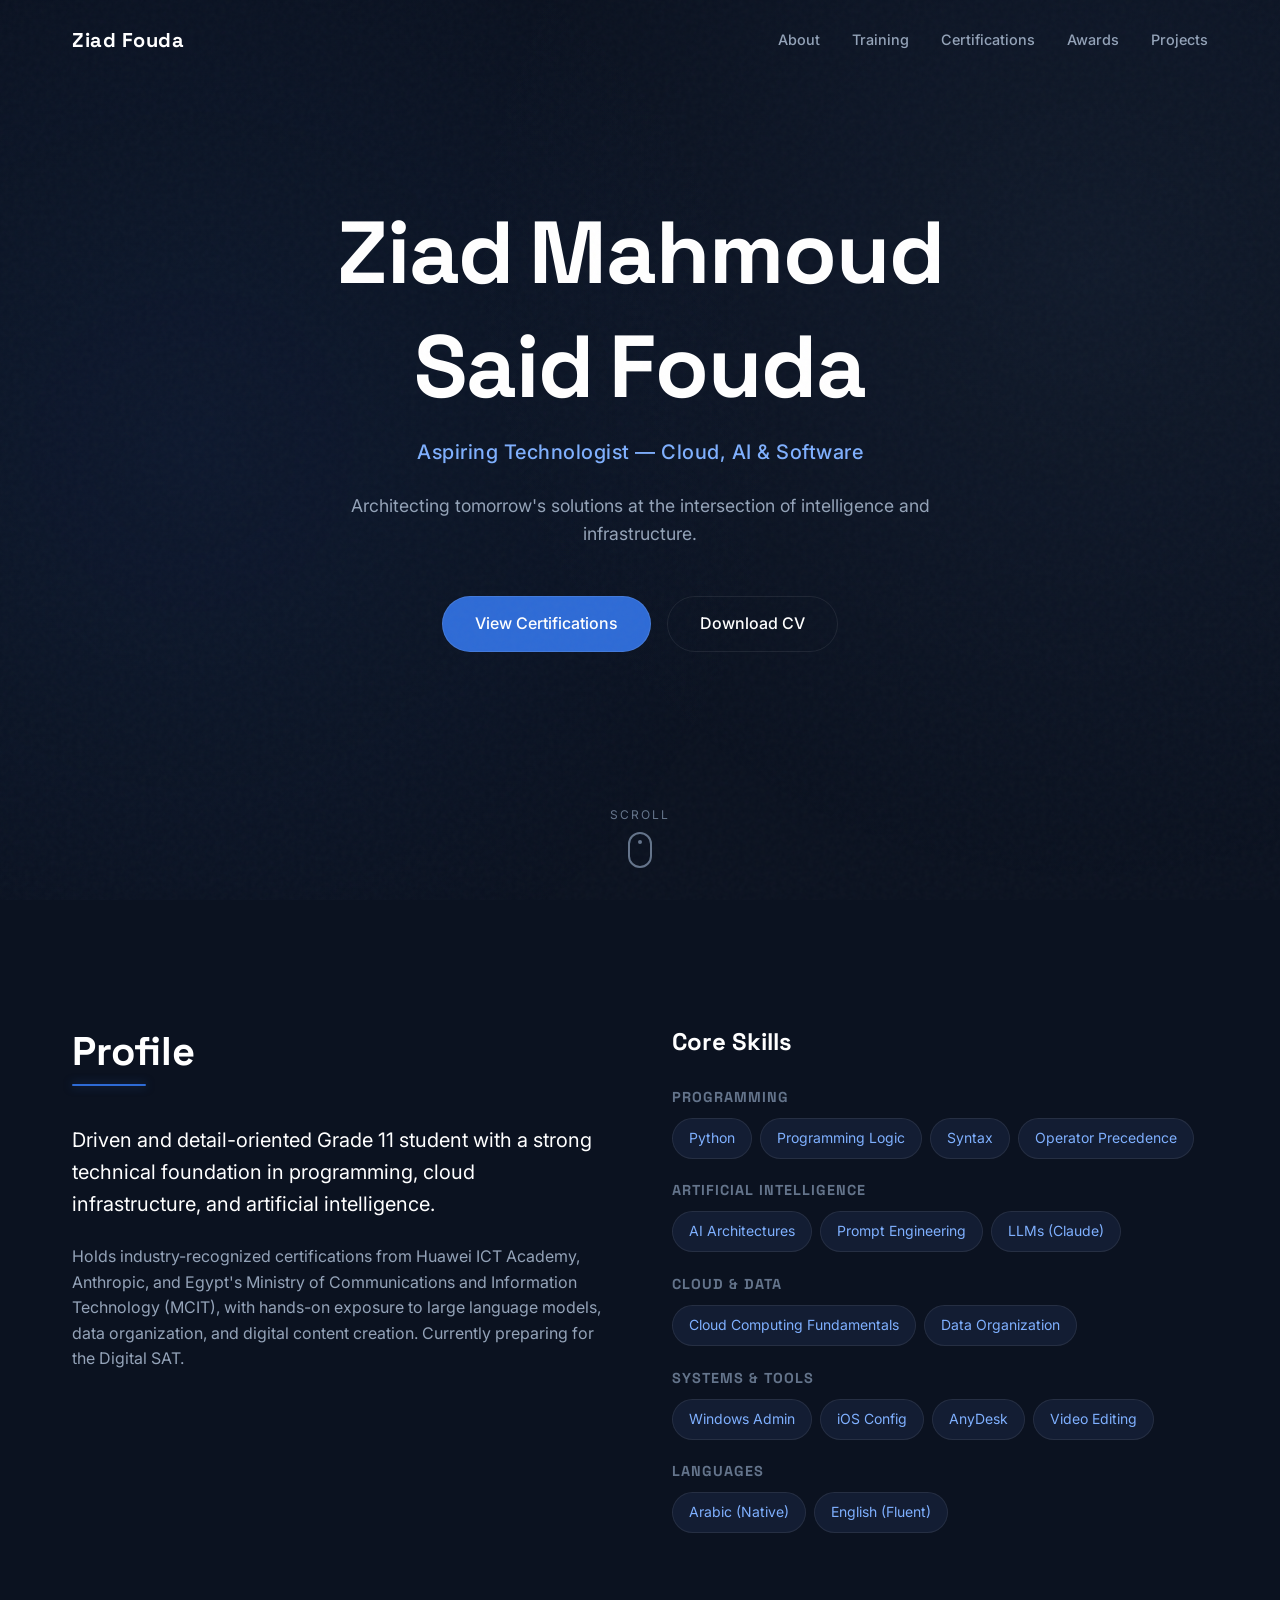
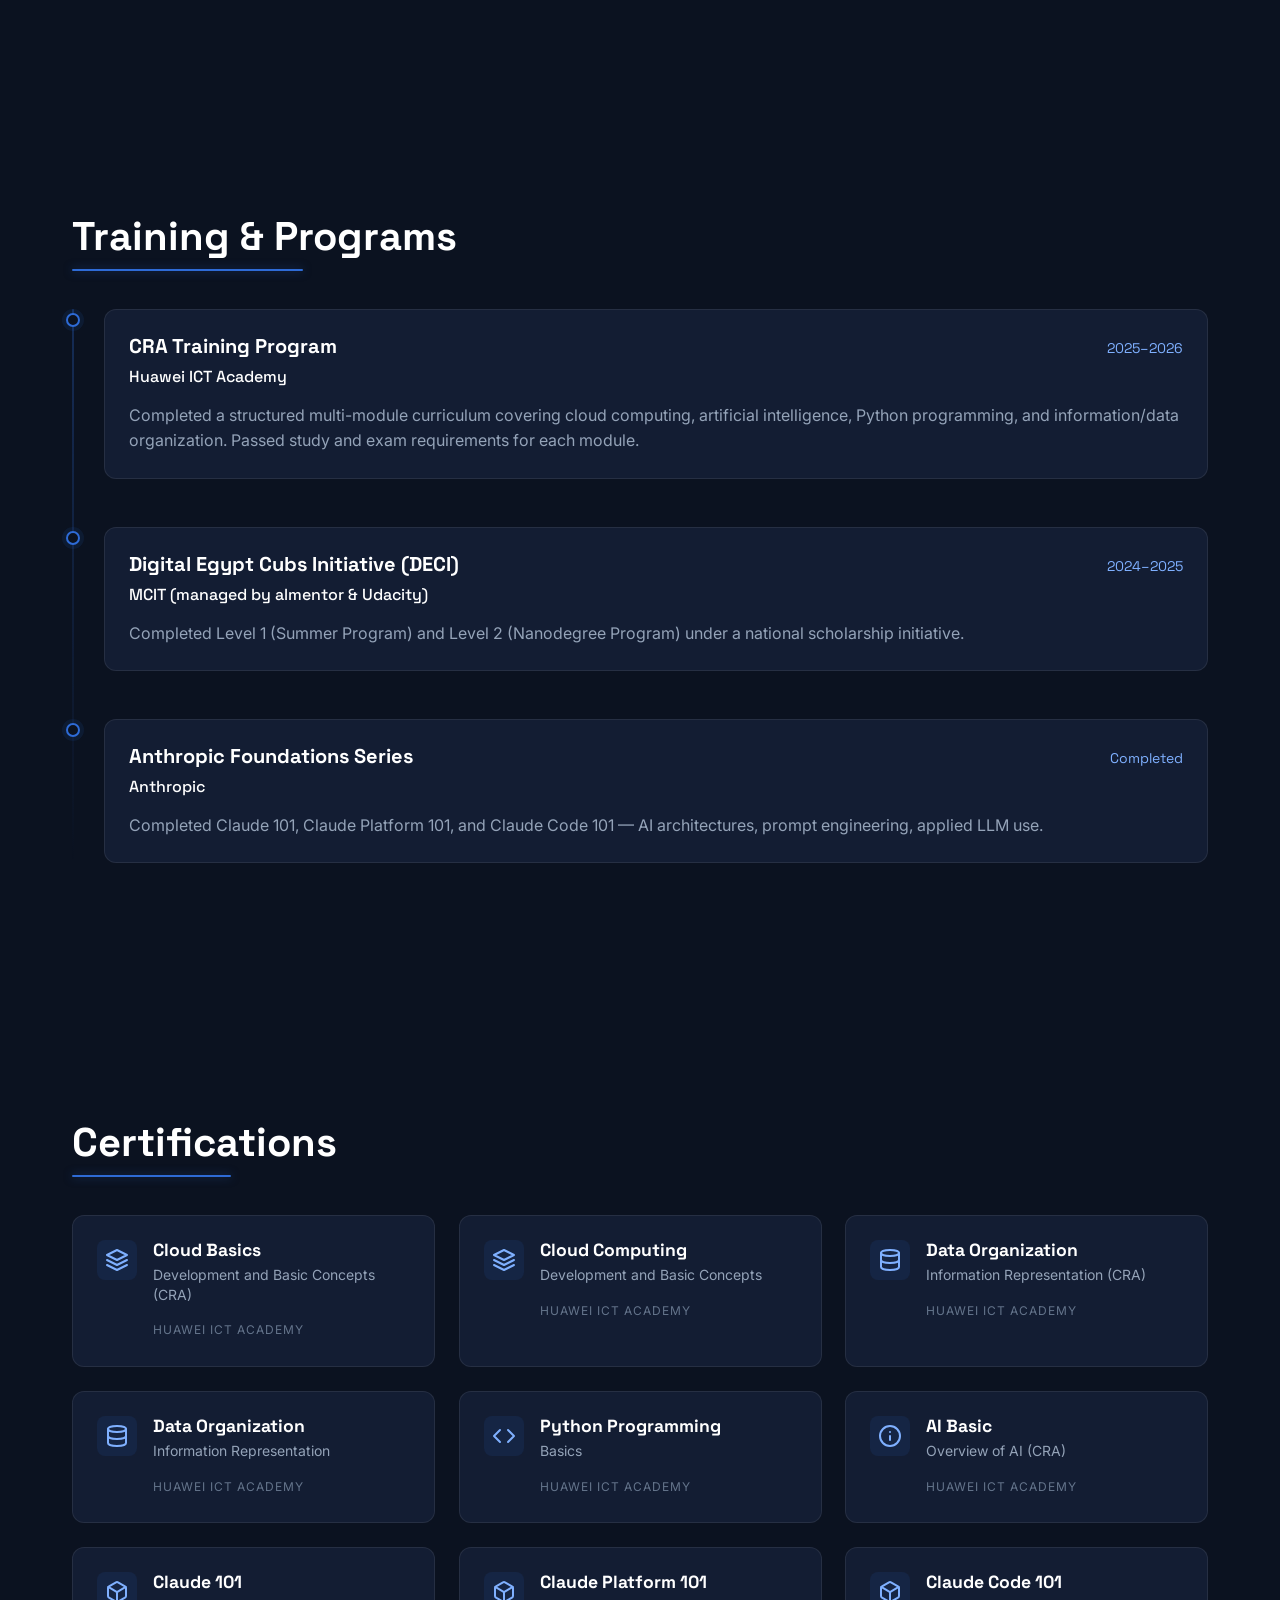
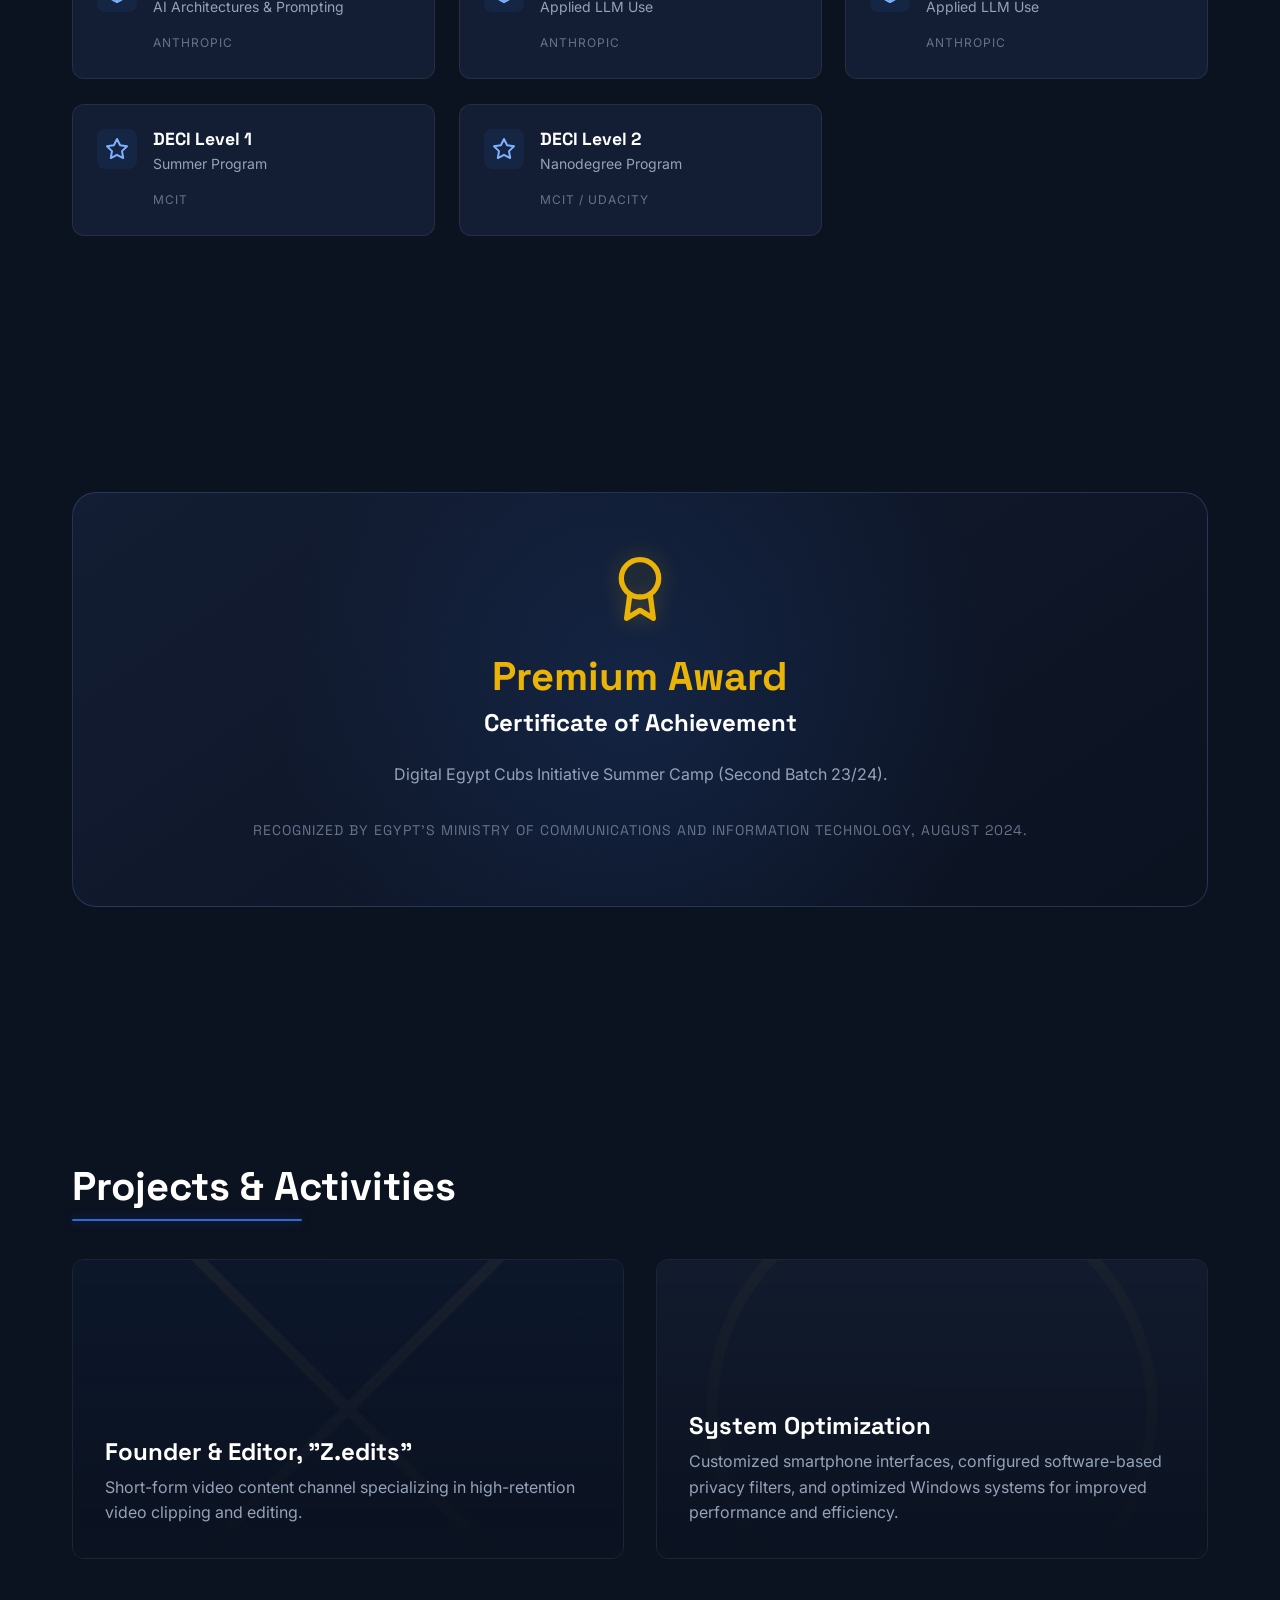
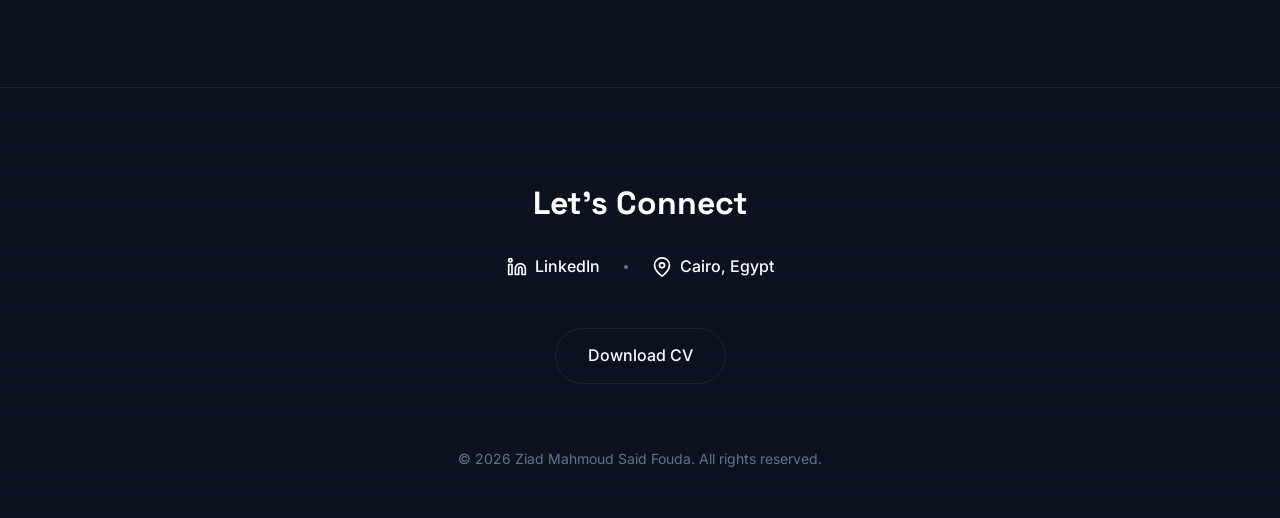
==== ziad-portfolio/index.html @ e54f294d "Add files via upload" ====
<!DOCTYPE html>
<html lang="en" class="dark">
<head>
    <meta charset="UTF-8">
    <meta name="viewport" content="width=device-width, initial-scale=1.0">
    <title>Ziad Mahmoud Said Fouda | Portfolio</title>
    <meta name="description" content="Cinematic personal portfolio of Ziad Mahmoud Said Fouda - Aspiring Technologist in Cloud, AI & Software.">
    <!-- Fonts -->
    <link rel="preconnect" href="https://fonts.googleapis.com">
    <link rel="preconnect" href="https://fonts.gstatic.com" crossorigin>
    <link href="https://fonts.googleapis.com/css2?family=Inter:wght@400;500;600&family=Space+Grotesk:wght@500;700&display=swap" rel="stylesheet">
    <!-- CSS -->
    <link rel="stylesheet" href="style.css">
</head>
<body>
    <div id="progress-bar"></div>
    <div class="noise-overlay"></div>
    <div class="gradient-bg"></div>

    <header id="navbar">
        <div class="nav-container">
            <a href="#hero" class="nav-logo">Ziad Fouda</a>
            <nav>
                <ul class="nav-links">
                    <li><a href="#about" class="nav-link">About</a></li>
                    <li><a href="#training" class="nav-link">Training</a></li>
                    <li><a href="#certifications" class="nav-link">Certifications</a></li>
                    <li><a href="#awards" class="nav-link">Awards</a></li>
                    <li><a href="#projects" class="nav-link">Projects</a></li>
                </ul>
            </nav>
        </div>
    </header>

    <main>
        <!-- Hero Section -->
        <section id="hero" class="scene">
            <div class="hero-content">
                <h1 class="hero-title">
                    <span class="stagger-word">Ziad</span>
                    <span class="stagger-word">Mahmoud</span>
                    <span class="stagger-word">Said</span>
                    <span class="stagger-word">Fouda</span>
                </h1>
                <p class="hero-role reveal-up">Aspiring Technologist — Cloud, AI & Software</p>
                <p class="hero-tagline reveal-up delay-1">Architecting tomorrow's solutions at the intersection of intelligence and infrastructure.</p>
                <div class="hero-cta reveal-up delay-2">
                    <a href="#certifications" class="btn btn-primary">
                        <span class="btn-text">View Certifications</span>
                        <div class="btn-glow"></div>
                    </a>
                    <a href="cv.pdf" download class="btn btn-secondary">
                        <span class="btn-text">Download CV</span>
                    </a>
                </div>
            </div>
            <div class="scroll-indicator">
                <span>Scroll</span>
                <div class="mouse">
                    <div class="wheel"></div>
                </div>
            </div>
        </section>

        <!-- About Section -->
        <section id="about" class="scene">
            <div class="container">
                <div class="about-grid">
                    <div class="about-text reveal-up">
                        <h2 class="section-title">Profile</h2>
                        <p class="lead">Driven and detail-oriented Grade 11 student with a strong technical foundation in programming, cloud infrastructure, and artificial intelligence.</p>
                        <p>Holds industry-recognized certifications from Huawei ICT Academy, Anthropic, and Egypt's Ministry of Communications and Information Technology (MCIT), with hands-on exposure to large language models, data organization, and digital content creation. Currently preparing for the Digital SAT.</p>
                    </div>
                    <div class="about-skills">
                        <h3 class="subsection-title reveal-up">Core Skills</h3>
                        <div class="skill-category reveal-up delay-1">
                            <h4>Programming</h4>
                            <div class="skill-tags">
                                <span class="tag">Python</span>
                                <span class="tag">Programming Logic</span>
                                <span class="tag">Syntax</span>
                                <span class="tag">Operator Precedence</span>
                            </div>
                        </div>
                        <div class="skill-category reveal-up delay-2">
                            <h4>Artificial Intelligence</h4>
                            <div class="skill-tags">
                                <span class="tag">AI Architectures</span>
                                <span class="tag">Prompt Engineering</span>
                                <span class="tag">LLMs (Claude)</span>
                            </div>
                        </div>
                        <div class="skill-category reveal-up delay-3">
                            <h4>Cloud & Data</h4>
                            <div class="skill-tags">
                                <span class="tag">Cloud Computing Fundamentals</span>
                                <span class="tag">Data Organization</span>
                            </div>
                        </div>
                        <div class="skill-category reveal-up delay-4">
                            <h4>Systems & Tools</h4>
                            <div class="skill-tags">
                                <span class="tag">Windows Admin</span>
                                <span class="tag">iOS Config</span>
                                <span class="tag">AnyDesk</span>
                                <span class="tag">Video Editing</span>
                            </div>
                        </div>
                        <div class="skill-category reveal-up delay-5">
                            <h4>Languages</h4>
                            <div class="skill-tags">
                                <span class="tag">Arabic (Native)</span>
                                <span class="tag">English (Fluent)</span>
                            </div>
                        </div>
                    </div>
                </div>
            </div>
        </section>

        <!-- Training & Programs Section -->
        <section id="training" class="scene">
            <div class="container">
                <h2 class="section-title reveal-up">Training & Programs</h2>
                <div class="timeline">
                    <div class="timeline-item reveal-up">
                        <div class="timeline-dot"></div>
                        <div class="timeline-content">
                            <div class="timeline-header">
                                <h3>CRA Training Program</h3>
                                <span class="timeline-date">2025–2026</span>
                            </div>
                            <h4 class="timeline-org">Huawei ICT Academy</h4>
                            <p>Completed a structured multi-module curriculum covering cloud computing, artificial intelligence, Python programming, and information/data organization. Passed study and exam requirements for each module.</p>
                        </div>
                    </div>
                    
                    <div class="timeline-item reveal-up">
                        <div class="timeline-dot"></div>
                        <div class="timeline-content">
                            <div class="timeline-header">
                                <h3>Digital Egypt Cubs Initiative (DECI)</h3>
                                <span class="timeline-date">2024–2025</span>
                            </div>
                            <h4 class="timeline-org">MCIT (managed by almentor & Udacity)</h4>
                            <p>Completed Level 1 (Summer Program) and Level 2 (Nanodegree Program) under a national scholarship initiative.</p>
                        </div>
                    </div>

                    <div class="timeline-item reveal-up">
                        <div class="timeline-dot"></div>
                        <div class="timeline-content">
                            <div class="timeline-header">
                                <h3>Anthropic Foundations Series</h3>
                                <span class="timeline-date">Completed</span>
                            </div>
                            <h4 class="timeline-org">Anthropic</h4>
                            <p>Completed Claude 101, Claude Platform 101, and Claude Code 101 — AI architectures, prompt engineering, applied LLM use.</p>
                        </div>
                    </div>
                </div>
            </div>
        </section>

        <!-- Certifications Section -->
        <section id="certifications" class="scene">
            <div class="container">
                <h2 class="section-title reveal-up">Certifications</h2>
                <div class="cert-grid">
                    <!-- Huawei -->
                    <div class="cert-card reveal-up">
                        <div class="cert-icon">
                            <svg viewBox="0 0 24 24" fill="none" stroke="currentColor" stroke-width="2" stroke-linecap="round" stroke-linejoin="round"><path d="M12 2L2 7l10 5 10-5-10-5z"/><path d="M2 17l10 5 10-5M2 12l10 5 10-5"/></svg>
                        </div>
                        <div class="cert-info">
                            <h3>Cloud Basics</h3>
                            <p>Development and Basic Concepts (CRA)</p>
                            <span class="cert-issuer">Huawei ICT Academy</span>
                        </div>
                    </div>
                    <div class="cert-card reveal-up delay-1">
                        <div class="cert-icon">
                            <svg viewBox="0 0 24 24" fill="none" stroke="currentColor" stroke-width="2" stroke-linecap="round" stroke-linejoin="round"><path d="M12 2L2 7l10 5 10-5-10-5z"/><path d="M2 17l10 5 10-5M2 12l10 5 10-5"/></svg>
                        </div>
                        <div class="cert-info">
                            <h3>Cloud Computing</h3>
                            <p>Development and Basic Concepts</p>
                            <span class="cert-issuer">Huawei ICT Academy</span>
                        </div>
                    </div>
                    <div class="cert-card reveal-up delay-2">
                        <div class="cert-icon">
                            <svg viewBox="0 0 24 24" fill="none" stroke="currentColor" stroke-width="2" stroke-linecap="round" stroke-linejoin="round"><ellipse cx="12" cy="5" rx="9" ry="3"></ellipse><path d="M21 12c0 1.66-4 3-9 3s-9-1.34-9-3"></path><path d="M3 5v14c0 1.66 4 3 9 3s9-1.34 9-3V5"></path></svg>
                        </div>
                        <div class="cert-info">
                            <h3>Data Organization</h3>
                            <p>Information Representation (CRA)</p>
                            <span class="cert-issuer">Huawei ICT Academy</span>
                        </div>
                    </div>
                    <div class="cert-card reveal-up">
                        <div class="cert-icon">
                            <svg viewBox="0 0 24 24" fill="none" stroke="currentColor" stroke-width="2" stroke-linecap="round" stroke-linejoin="round"><ellipse cx="12" cy="5" rx="9" ry="3"></ellipse><path d="M21 12c0 1.66-4 3-9 3s-9-1.34-9-3"></path><path d="M3 5v14c0 1.66 4 3 9 3s9-1.34 9-3V5"></path></svg>
                        </div>
                        <div class="cert-info">
                            <h3>Data Organization</h3>
                            <p>Information Representation</p>
                            <span class="cert-issuer">Huawei ICT Academy</span>
                        </div>
                    </div>
                    <div class="cert-card reveal-up delay-1">
                        <div class="cert-icon">
                            <svg viewBox="0 0 24 24" fill="none" stroke="currentColor" stroke-width="2" stroke-linecap="round" stroke-linejoin="round"><polyline points="16 18 22 12 16 6"></polyline><polyline points="8 6 2 12 8 18"></polyline></svg>
                        </div>
                        <div class="cert-info">
                            <h3>Python Programming</h3>
                            <p>Basics</p>
                            <span class="cert-issuer">Huawei ICT Academy</span>
                        </div>
                    </div>
                    <div class="cert-card reveal-up delay-2">
                        <div class="cert-icon">
                            <svg viewBox="0 0 24 24" fill="none" stroke="currentColor" stroke-width="2" stroke-linecap="round" stroke-linejoin="round"><circle cx="12" cy="12" r="10"></circle><line x1="12" y1="16" x2="12" y2="12"></line><line x1="12" y1="8" x2="12.01" y2="8"></line></svg>
                        </div>
                        <div class="cert-info">
                            <h3>AI Basic</h3>
                            <p>Overview of AI (CRA)</p>
                            <span class="cert-issuer">Huawei ICT Academy</span>
                        </div>
                    </div>
                    
                    <!-- Anthropic & MCIT -->
                    <div class="cert-card reveal-up">
                        <div class="cert-icon">
                             <svg viewBox="0 0 24 24" fill="none" stroke="currentColor" stroke-width="2" stroke-linecap="round" stroke-linejoin="round"><path d="M21 16V8a2 2 0 0 0-1-1.73l-7-4a2 2 0 0 0-2 0l-7 4A2 2 0 0 0 3 8v8a2 2 0 0 0 1 1.73l7 4a2 2 0 0 0 2 0l7-4A2 2 0 0 0 21 16z"></path><polyline points="3.27 6.96 12 12.01 20.73 6.96"></polyline><line x1="12" y1="22.08" x2="12" y2="12"></line></svg>
                        </div>
                        <div class="cert-info">
                            <h3>Claude 101</h3>
                            <p>AI Architectures & Prompting</p>
                            <span class="cert-issuer">Anthropic</span>
                        </div>
                    </div>
                    <div class="cert-card reveal-up delay-1">
                        <div class="cert-icon">
                            <svg viewBox="0 0 24 24" fill="none" stroke="currentColor" stroke-width="2" stroke-linecap="round" stroke-linejoin="round"><path d="M21 16V8a2 2 0 0 0-1-1.73l-7-4a2 2 0 0 0-2 0l-7 4A2 2 0 0 0 3 8v8a2 2 0 0 0 1 1.73l7 4a2 2 0 0 0 2 0l7-4A2 2 0 0 0 21 16z"></path><polyline points="3.27 6.96 12 12.01 20.73 6.96"></polyline><line x1="12" y1="22.08" x2="12" y2="12"></line></svg>
                        </div>
                        <div class="cert-info">
                            <h3>Claude Platform 101</h3>
                            <p>Applied LLM Use</p>
                            <span class="cert-issuer">Anthropic</span>
                        </div>
                    </div>
                    <div class="cert-card reveal-up delay-2">
                        <div class="cert-icon">
                            <svg viewBox="0 0 24 24" fill="none" stroke="currentColor" stroke-width="2" stroke-linecap="round" stroke-linejoin="round"><path d="M21 16V8a2 2 0 0 0-1-1.73l-7-4a2 2 0 0 0-2 0l-7 4A2 2 0 0 0 3 8v8a2 2 0 0 0 1 1.73l7 4a2 2 0 0 0 2 0l7-4A2 2 0 0 0 21 16z"></path><polyline points="3.27 6.96 12 12.01 20.73 6.96"></polyline><line x1="12" y1="22.08" x2="12" y2="12"></line></svg>
                        </div>
                        <div class="cert-info">
                            <h3>Claude Code 101</h3>
                            <p>Applied LLM Use</p>
                            <span class="cert-issuer">Anthropic</span>
                        </div>
                    </div>
                    <div class="cert-card reveal-up">
                        <div class="cert-icon">
                            <svg viewBox="0 0 24 24" fill="none" stroke="currentColor" stroke-width="2" stroke-linecap="round" stroke-linejoin="round"><polygon points="12 2 15.09 8.26 22 9.27 17 14.14 18.18 21.02 12 17.77 5.82 21.02 7 14.14 2 9.27 8.91 8.26 12 2"></polygon></svg>
                        </div>
                        <div class="cert-info">
                            <h3>DECI Level 1</h3>
                            <p>Summer Program</p>
                            <span class="cert-issuer">MCIT</span>
                        </div>
                    </div>
                    <div class="cert-card reveal-up delay-1">
                        <div class="cert-icon">
                             <svg viewBox="0 0 24 24" fill="none" stroke="currentColor" stroke-width="2" stroke-linecap="round" stroke-linejoin="round"><polygon points="12 2 15.09 8.26 22 9.27 17 14.14 18.18 21.02 12 17.77 5.82 21.02 7 14.14 2 9.27 8.91 8.26 12 2"></polygon></svg>
                        </div>
                        <div class="cert-info">
                            <h3>DECI Level 2</h3>
                            <p>Nanodegree Program</p>
                            <span class="cert-issuer">MCIT / Udacity</span>
                        </div>
                    </div>
                </div>
            </div>
        </section>

        <!-- Awards Section -->
        <section id="awards" class="scene">
            <div class="container">
                <div class="feature-block reveal-up">
                    <div class="feature-glow"></div>
                    <div class="feature-content">
                        <div class="feature-icon">
                            <svg viewBox="0 0 24 24" fill="none" stroke="currentColor" stroke-width="2" stroke-linecap="round" stroke-linejoin="round"><circle cx="12" cy="8" r="7"></circle><polyline points="8.21 13.89 7 23 12 20 17 23 15.79 13.88"></polyline></svg>
                        </div>
                        <h2 class="feature-title">Premium Award</h2>
                        <h3 class="feature-subtitle">Certificate of Achievement</h3>
                        <p>Digital Egypt Cubs Initiative Summer Camp (Second Batch 23/24).</p>
                        <p class="feature-meta">Recognized by Egypt's Ministry of Communications and Information Technology, August 2024.</p>
                    </div>
                </div>
            </div>
        </section>

        <!-- Projects & Activities Section -->
        <section id="projects" class="scene">
            <div class="container">
                <h2 class="section-title reveal-up">Projects & Activities</h2>
                <div class="projects-grid">
                    <div class="project-card reveal-up">
                        <div class="project-content">
                            <h3>Founder & Editor, "Z.edits"</h3>
                            <p>Short-form video content channel specializing in high-retention video clipping and editing.</p>
                        </div>
                        <div class="project-bg z-edits-bg"></div>
                    </div>
                    <div class="project-card reveal-up delay-1">
                        <div class="project-content">
                            <h3>System Optimization</h3>
                            <p>Customized smartphone interfaces, configured software-based privacy filters, and optimized Windows systems for improved performance and efficiency.</p>
                        </div>
                        <div class="project-bg sys-opt-bg"></div>
                    </div>
                </div>
            </div>
        </section>
    </main>

    <footer id="contact" class="scene">
        <div class="container">
            <div class="footer-content reveal-up">
                <h2 class="footer-title">Let's Connect</h2>
                <div class="contact-links">
                    <a href="https://linkedin.com/in/ziad-f-4a5578345" target="_blank" rel="noopener noreferrer" class="contact-link">
                        <svg viewBox="0 0 24 24" fill="none" stroke="currentColor" stroke-width="2" stroke-linecap="round" stroke-linejoin="round"><path d="M16 8a6 6 0 0 1 6 6v7h-4v-7a2 2 0 0 0-2-2 2 2 0 0 0-2 2v7h-4v-7a6 6 0 0 1 6-6z"></path><rect x="2" y="9" width="4" height="12"></rect><circle cx="4" cy="4" r="2"></circle></svg>
                        LinkedIn
                    </a>
                    <span class="contact-divider"></span>
                    <span class="contact-location">
                        <svg viewBox="0 0 24 24" fill="none" stroke="currentColor" stroke-width="2" stroke-linecap="round" stroke-linejoin="round"><path d="M21 10c0 7-9 13-9 13s-9-6-9-13a9 9 0 0 1 18 0z"></path><circle cx="12" cy="10" r="3"></circle></svg>
                        Cairo, Egypt
                    </span>
                </div>
                <a href="cv.pdf" download class="btn btn-secondary footer-btn">
                    <span class="btn-text">Download CV</span>
                </a>
                <p class="footer-copy">© 2026 Ziad Mahmoud Said Fouda. All rights reserved.</p>
            </div>
        </div>
    </footer>

    <!-- JS -->
    <script src="main.js"></script>
</body>
</html>
---- ziad-portfolio/style.css ----
:root {
    --bg-color: #0b1220; /* Very dark near-black/blue */
    --surface-color: #131d33; /* Slightly lighter for cards */
    --surface-hover: #1c2a47;
    --primary: #2e6bd6;
    --primary-glow: rgba(46, 107, 214, 0.5);
    --highlight: #7fb0ff;
    --text-primary: #ffffff;
    --text-secondary: #94a3b8;
    --text-muted: #64748b;
    --border-color: rgba(255, 255, 255, 0.08);
    
    --font-display: 'Space Grotesk', sans-serif;
    --font-body: 'Inter', sans-serif;
    
    --radius-sm: 8px;
    --radius-md: 12px;
    --radius-lg: 24px;
    
    --transition-slow: 0.8s cubic-bezier(0.19, 1, 0.22, 1);
    --transition-base: 0.4s cubic-bezier(0.25, 0.46, 0.45, 0.94);
    --transition-fast: 0.2s ease;
}

* {
    margin: 0;
    padding: 0;
    box-sizing: border-box;
}

html {
    scroll-behavior: smooth;
    font-family: var(--font-body);
    background-color: var(--bg-color);
    color: var(--text-secondary);
    line-height: 1.6;
}

body {
    overflow-x: hidden;
    position: relative;
}

/* Typography */
h1, h2, h3, h4, h5, h6 {
    font-family: var(--font-display);
    color: var(--text-primary);
    line-height: 1.2;
}

/* Background Effects */
.noise-overlay {
    position: fixed;
    top: 0;
    left: 0;
    width: 100vw;
    height: 100vh;
    pointer-events: none;
    z-index: 50;
    opacity: 0.03;
    background-image: url('data:image/svg+xml;utf8,%3Csvg viewBox="0 0 200 200" xmlns="http://www.w3.org/2000/svg"%3E%3Cfilter id="noiseFilter"%3E%3CfeTurbulence type="fractalNoise" baseFrequency="0.85" numOctaves="3" stitchTiles="stitch"/%3E%3C/filter%3E%3Crect width="100%25" height="100%25" filter="url(%23noiseFilter)"/%3E%3C/svg%3E');
}

.gradient-bg {
    position: fixed;
    top: 0;
    left: 0;
    width: 100vw;
    height: 100vh;
    pointer-events: none;
    z-index: -1;
    background: radial-gradient(circle at 15% 50%, rgba(46, 107, 214, 0.08) 0%, transparent 50%),
                radial-gradient(circle at 85% 30%, rgba(127, 176, 255, 0.05) 0%, transparent 50%);
    animation: gradientPulse 15s ease-in-out infinite alternate;
}

@keyframes gradientPulse {
    0% { transform: scale(1); }
    100% { transform: scale(1.1); }
}

/* Scroll Progress */
#progress-bar {
    position: fixed;
    top: 0;
    left: 0;
    height: 3px;
    background: linear-gradient(90deg, var(--primary), var(--highlight));
    width: 0%;
    z-index: 1000;
    transition: width 0.1s ease-out;
    box-shadow: 0 0 10px var(--primary-glow);
}

/* Layout */
.container {
    max-width: 1200px;
    margin: 0 auto;
    padding: 0 2rem;
}

section {
    padding: 8rem 0;
    position: relative;
}

.section-title {
    font-size: 2.5rem;
    margin-bottom: 3rem;
    position: relative;
    display: inline-block;
}

.section-title::after {
    content: '';
    position: absolute;
    bottom: -10px;
    left: 0;
    width: 60%;
    height: 2px;
    background: var(--primary);
    border-radius: 2px;
    box-shadow: 0 0 10px var(--primary-glow);
}

/* Navigation */
#navbar {
    position: fixed;
    top: 0;
    width: 100%;
    z-index: 100;
    padding: 1.5rem 0;
    transition: var(--transition-base);
    background: transparent;
}

#navbar.scrolled {
    background: rgba(11, 18, 32, 0.85);
    backdrop-filter: blur(12px);
    border-bottom: 1px solid var(--border-color);
    padding: 1rem 0;
}

.nav-container {
    max-width: 1200px;
    margin: 0 auto;
    padding: 0 2rem;
    display: flex;
    justify-content: space-between;
    align-items: center;
}

.nav-logo {
    font-family: var(--font-display);
    font-size: 1.25rem;
    font-weight: 700;
    color: var(--text-primary);
    text-decoration: none;
    letter-spacing: 0.5px;
}

.nav-links {
    list-style: none;
    display: flex;
    gap: 2rem;
}

.nav-link {
    color: var(--text-secondary);
    text-decoration: none;
    font-size: 0.9rem;
    font-weight: 500;
    transition: var(--transition-base);
    position: relative;
}

.nav-link:hover, .nav-link.active {
    color: var(--text-primary);
}

.nav-link::after {
    content: '';
    position: absolute;
    bottom: -4px;
    left: 0;
    width: 100%;
    height: 1px;
    background: var(--highlight);
    transform: scaleX(0);
    transform-origin: right;
    transition: transform 0.4s cubic-bezier(0.19, 1, 0.22, 1);
}

.nav-link:hover::after, .nav-link.active::after {
    transform: scaleX(1);
    transform-origin: left;
    box-shadow: 0 0 8px var(--primary-glow);
}

/* Hero Section */
#hero {
    min-height: 100vh;
    display: flex;
    align-items: center;
    justify-content: center;
    padding-top: 5rem;
    text-align: center;
}

.hero-content {
    max-width: 800px;
    z-index: 10;
}

.hero-title {
    font-size: clamp(3rem, 8vw, 5.5rem);
    letter-spacing: -1px;
    margin-bottom: 1rem;
    display: flex;
    flex-wrap: wrap;
    justify-content: center;
    gap: 0.5rem 1rem;
}

.stagger-word {
    display: inline-block;
    opacity: 0;
    transform: translateY(40px) rotate(2deg);
    transition: opacity 1s cubic-bezier(0.19, 1, 0.22, 1), transform 1s cubic-bezier(0.19, 1, 0.22, 1);
}

.stagger-word.animated {
    opacity: 1;
    transform: translateY(0) rotate(0);
}

.hero-role {
    font-size: 1.25rem;
    color: var(--highlight);
    font-weight: 500;
    margin-bottom: 1.5rem;
    letter-spacing: 0.5px;
}

.hero-tagline {
    font-size: 1.1rem;
    max-width: 600px;
    margin: 0 auto 3rem;
}

.hero-cta {
    display: flex;
    gap: 1rem;
    justify-content: center;
}

/* Buttons */
.btn {
    display: inline-flex;
    align-items: center;
    justify-content: center;
    padding: 0.875rem 2rem;
    border-radius: 100px;
    font-weight: 500;
    font-size: 1rem;
    text-decoration: none;
    transition: var(--transition-base);
    position: relative;
    overflow: hidden;
    cursor: pointer;
}

.btn-primary {
    background: var(--primary);
    color: white;
    border: 1px solid rgba(255, 255, 255, 0.1);
}

.btn-primary:hover {
    transform: translateY(-2px);
    box-shadow: 0 10px 20px -10px var(--primary-glow);
    background: #3575ea;
}

.btn-glow {
    position: absolute;
    top: -50%;
    left: -50%;
    width: 200%;
    height: 200%;
    background: radial-gradient(circle, rgba(255,255,255,0.3) 0%, transparent 60%);
    opacity: 0;
    transform: scale(0.5);
    transition: opacity 0.4s, transform 0.6s cubic-bezier(0.19, 1, 0.22, 1);
    pointer-events: none;
}

.btn-primary:hover .btn-glow {
    opacity: 1;
    transform: scale(1);
}

.btn-secondary {
    background: transparent;
    color: var(--text-primary);
    border: 1px solid var(--border-color);
}

.btn-secondary:hover {
    background: rgba(255, 255, 255, 0.05);
    border-color: rgba(255, 255, 255, 0.2);
    transform: translateY(-2px);
}

/* Scroll Indicator */
.scroll-indicator {
    position: absolute;
    bottom: 2rem;
    left: 50%;
    transform: translateX(-50%);
    display: flex;
    flex-direction: column;
    align-items: center;
    gap: 0.5rem;
    opacity: 0;
    animation: fadeIn 1s 2s forwards;
}

.scroll-indicator span {
    font-size: 0.75rem;
    text-transform: uppercase;
    letter-spacing: 2px;
    color: var(--text-muted);
}

.mouse {
    width: 24px;
    height: 36px;
    border: 2px solid var(--text-muted);
    border-radius: 12px;
    position: relative;
}

.wheel {
    width: 4px;
    height: 4px;
    background: var(--text-muted);
    border-radius: 50%;
    position: absolute;
    top: 6px;
    left: 50%;
    transform: translateX(-50%);
    animation: scrollWheel 2s infinite cubic-bezier(0.15, 0.41, 0.69, 0.94);
}

@keyframes scrollWheel {
    0% { top: 6px; opacity: 1; }
    100% { top: 20px; opacity: 0; }
}

@keyframes fadeIn {
    to { opacity: 1; }
}

/* About Section */
.about-grid {
    display: grid;
    grid-template-columns: 1fr 1fr;
    gap: 4rem;
    align-items: start;
}

.lead {
    font-size: 1.25rem;
    color: var(--text-primary);
    margin-bottom: 1.5rem;
}

.subsection-title {
    font-size: 1.5rem;
    margin-bottom: 2rem;
    color: var(--text-primary);
}

.skill-category {
    margin-bottom: 1.5rem;
}

.skill-category h4 {
    font-size: 0.9rem;
    text-transform: uppercase;
    letter-spacing: 1px;
    color: var(--text-muted);
    margin-bottom: 0.75rem;
}

.skill-tags {
    display: flex;
    flex-wrap: wrap;
    gap: 0.5rem;
}

.tag {
    background: var(--surface-color);
    border: 1px solid var(--border-color);
    padding: 0.5rem 1rem;
    border-radius: 100px;
    font-size: 0.875rem;
    color: var(--highlight);
    transition: var(--transition-base);
}

.tag:hover {
    background: rgba(46, 107, 214, 0.1);
    border-color: var(--primary);
    transform: translateY(-2px);
    box-shadow: 0 4px 12px rgba(46, 107, 214, 0.2);
}

/* Timeline */
.timeline {
    position: relative;
    padding-left: 2rem;
}

.timeline::before {
    content: '';
    position: absolute;
    top: 0;
    bottom: 0;
    left: 0;
    width: 2px;
    background: linear-gradient(to bottom, var(--primary) 0%, transparent 100%);
    border-radius: 2px;
    opacity: 0;
    transition: opacity 1s;
}

.timeline.animated::before {
    opacity: 0.3;
}

.timeline-item {
    position: relative;
    padding-bottom: 3rem;
}

.timeline-item:last-child {
    padding-bottom: 0;
}

.timeline-dot {
    position: absolute;
    left: -2.35rem;
    top: 0.25rem;
    width: 14px;
    height: 14px;
    border-radius: 50%;
    background: var(--bg-color);
    border: 2px solid var(--primary);
    transition: var(--transition-base);
    box-shadow: 0 0 0 4px rgba(46, 107, 214, 0.1);
}

.timeline-item:hover .timeline-dot {
    background: var(--primary);
    box-shadow: 0 0 10px var(--primary-glow), 0 0 0 4px rgba(46, 107, 214, 0.2);
    transform: scale(1.2);
}

.timeline-content {
    background: var(--surface-color);
    border: 1px solid var(--border-color);
    padding: 1.5rem;
    border-radius: var(--radius-md);
    transition: var(--transition-base);
}

.timeline-item:hover .timeline-content {
    border-color: rgba(46, 107, 214, 0.3);
    transform: translateX(5px);
    box-shadow: 0 10px 30px -10px rgba(0,0,0,0.5);
}

.timeline-header {
    display: flex;
    justify-content: space-between;
    align-items: baseline;
    margin-bottom: 0.5rem;
}

.timeline-header h3 {
    font-size: 1.25rem;
}

.timeline-date {
    font-size: 0.875rem;
    color: var(--highlight);
    font-family: var(--font-display);
}

.timeline-org {
    color: var(--text-primary);
    margin-bottom: 1rem;
    font-weight: 500;
}

/* Certifications Grid */
.cert-grid {
    display: grid;
    grid-template-columns: repeat(auto-fill, minmax(300px, 1fr));
    gap: 1.5rem;
}

.cert-card {
    background: var(--surface-color);
    border: 1px solid var(--border-color);
    border-radius: var(--radius-md);
    padding: 1.5rem;
    display: flex;
    gap: 1rem;
    transition: var(--transition-slow);
    position: relative;
    overflow: hidden;
    cursor: default;
}

.cert-card::before {
    content: '';
    position: absolute;
    top: 0;
    left: 0;
    width: 100%;
    height: 100%;
    background: linear-gradient(135deg, rgba(255,255,255,0.05) 0%, transparent 100%);
    opacity: 0;
    transition: opacity var(--transition-base);
}

.cert-card:hover {
    transform: translateY(-5px) scale(1.02);
    border-color: rgba(127, 176, 255, 0.3);
    box-shadow: 0 20px 40px -15px rgba(0,0,0,0.7), 0 0 15px rgba(46, 107, 214, 0.1);
    z-index: 2;
}

.cert-card:hover::before {
    opacity: 1;
}

.cert-icon {
    width: 40px;
    height: 40px;
    flex-shrink: 0;
    color: var(--highlight);
    background: rgba(46, 107, 214, 0.1);
    border-radius: var(--radius-sm);
    display: flex;
    align-items: center;
    justify-content: center;
    padding: 8px;
    transition: var(--transition-base);
}

.cert-card:hover .cert-icon {
    background: var(--primary);
    color: white;
    transform: rotate(5deg) scale(1.1);
}

.cert-info h3 {
    font-size: 1.1rem;
    margin-bottom: 0.25rem;
}

.cert-info p {
    font-size: 0.875rem;
    margin-bottom: 0.75rem;
    line-height: 1.4;
}

.cert-issuer {
    font-size: 0.75rem;
    text-transform: uppercase;
    letter-spacing: 1px;
    color: var(--text-muted);
}

/* Feature Block (Awards) */
.feature-block {
    position: relative;
    background: linear-gradient(145deg, var(--surface-color) 0%, var(--bg-color) 100%);
    border: 1px solid rgba(127, 176, 255, 0.2);
    border-radius: var(--radius-lg);
    padding: 4rem;
    text-align: center;
    overflow: hidden;
    transition: var(--transition-slow);
}

.feature-block:hover {
    transform: translateY(-5px);
    box-shadow: 0 30px 60px -20px rgba(0,0,0,0.8);
    border-color: var(--primary);
}

.feature-glow {
    position: absolute;
    top: 50%;
    left: 50%;
    transform: translate(-50%, -50%);
    width: 100%;
    height: 100%;
    background: radial-gradient(circle at center, rgba(46, 107, 214, 0.15) 0%, transparent 60%);
    pointer-events: none;
}

.feature-content {
    position: relative;
    z-index: 2;
}

.feature-icon {
    width: 64px;
    height: 64px;
    margin: 0 auto 2rem;
    color: #eab308; /* Gold color for award */
    filter: drop-shadow(0 0 10px rgba(234, 179, 8, 0.3));
}

.feature-title {
    font-size: 2.5rem;
    color: #eab308;
    margin-bottom: 0.5rem;
}

.feature-subtitle {
    font-size: 1.5rem;
    color: var(--text-primary);
    margin-bottom: 1.5rem;
}

.feature-meta {
    margin-top: 2rem;
    font-size: 0.875rem;
    color: var(--text-muted);
    font-family: var(--font-display);
    text-transform: uppercase;
    letter-spacing: 1px;
}

/* Projects */
.projects-grid {
    display: grid;
    grid-template-columns: repeat(auto-fit, minmax(400px, 1fr));
    gap: 2rem;
}

.project-card {
    height: 300px;
    border-radius: var(--radius-md);
    position: relative;
    overflow: hidden;
    border: 1px solid var(--border-color);
    display: flex;
    align-items: flex-end;
    padding: 2rem;
    transition: var(--transition-slow);
}

.project-bg {
    position: absolute;
    top: 0;
    left: 0;
    width: 100%;
    height: 100%;
    z-index: 1;
    background-size: cover;
    background-position: center;
    transition: transform 0.8s cubic-bezier(0.19, 1, 0.22, 1);
}

.z-edits-bg {
    background-image: linear-gradient(to top, rgba(11,18,32,1) 0%, rgba(11,18,32,0.4) 100%), url('data:image/svg+xml;utf8,<svg xmlns="http://www.w3.org/2000/svg" width="100" height="100" opacity="0.1"><rect width="100" height="100" fill="%232e6bd6"/><path d="M0 0l100 100M100 0L0 100" stroke="white" stroke-width="2"/></svg>');
    background-size: cover;
}

.sys-opt-bg {
    background-image: linear-gradient(to top, rgba(11,18,32,1) 0%, rgba(11,18,32,0.4) 100%), url('data:image/svg+xml;utf8,<svg xmlns="http://www.w3.org/2000/svg" width="100" height="100" opacity="0.1"><rect width="100" height="100" fill="%237fb0ff"/><circle cx="50" cy="50" r="40" stroke="white" stroke-width="2" fill="none"/></svg>');
    background-size: cover;
}

.project-card:hover {
    transform: translateY(-10px);
    box-shadow: 0 20px 40px -10px rgba(0,0,0,0.6);
    border-color: var(--highlight);
}

.project-card:hover .project-bg {
    transform: scale(1.05);
}

.project-content {
    position: relative;
    z-index: 2;
}

.project-content h3 {
    font-size: 1.5rem;
    margin-bottom: 0.5rem;
}

/* Footer */
#contact {
    padding: 6rem 0 3rem;
    background: linear-gradient(to bottom, transparent, rgba(11, 18, 32, 0.9));
    border-top: 1px solid var(--border-color);
}

.footer-content {
    text-align: center;
}

.footer-title {
    font-size: 2rem;
    margin-bottom: 2rem;
}

.contact-links {
    display: flex;
    justify-content: center;
    align-items: center;
    gap: 1.5rem;
    margin-bottom: 3rem;
}

.contact-link, .contact-location {
    display: flex;
    align-items: center;
    gap: 0.5rem;
    color: var(--text-primary);
    text-decoration: none;
    font-weight: 500;
    transition: var(--transition-base);
}

.contact-link:hover {
    color: var(--highlight);
    transform: translateY(-2px);
}

.contact-link svg, .contact-location svg {
    width: 20px;
    height: 20px;
}

.contact-divider {
    width: 4px;
    height: 4px;
    background: var(--text-muted);
    border-radius: 50%;
}

.footer-btn {
    margin-bottom: 4rem;
}

.footer-copy {
    font-size: 0.875rem;
    color: var(--text-muted);
}

/* Reveal Animations */
.reveal-up {
    opacity: 0;
    transform: translateY(30px) scale(0.98);
    transition: opacity 0.8s cubic-bezier(0.19, 1, 0.22, 1), transform 0.8s cubic-bezier(0.19, 1, 0.22, 1);
    will-change: opacity, transform;
}

.reveal-up.animated {
    opacity: 1;
    transform: translateY(0) scale(1);
}

.delay-1 { transition-delay: 0.1s; }
.delay-2 { transition-delay: 0.2s; }
.delay-3 { transition-delay: 0.3s; }
.delay-4 { transition-delay: 0.4s; }
.delay-5 { transition-delay: 0.5s; }

/* Responsive */
@media (max-width: 900px) {
    .about-grid {
        grid-template-columns: 1fr;
        gap: 3rem;
    }
}

@media (max-width: 768px) {
    .nav-links {
        display: none; /* Can implement hamburger menu if needed, but keeping it simple */
    }
    
    .hero-title {
        font-size: 2.5rem;
    }
    
    .hero-cta {
        flex-direction: column;
    }
    
    .feature-block {
        padding: 2rem;
    }
    
    .projects-grid {
        grid-template-columns: 1fr;
    }
}
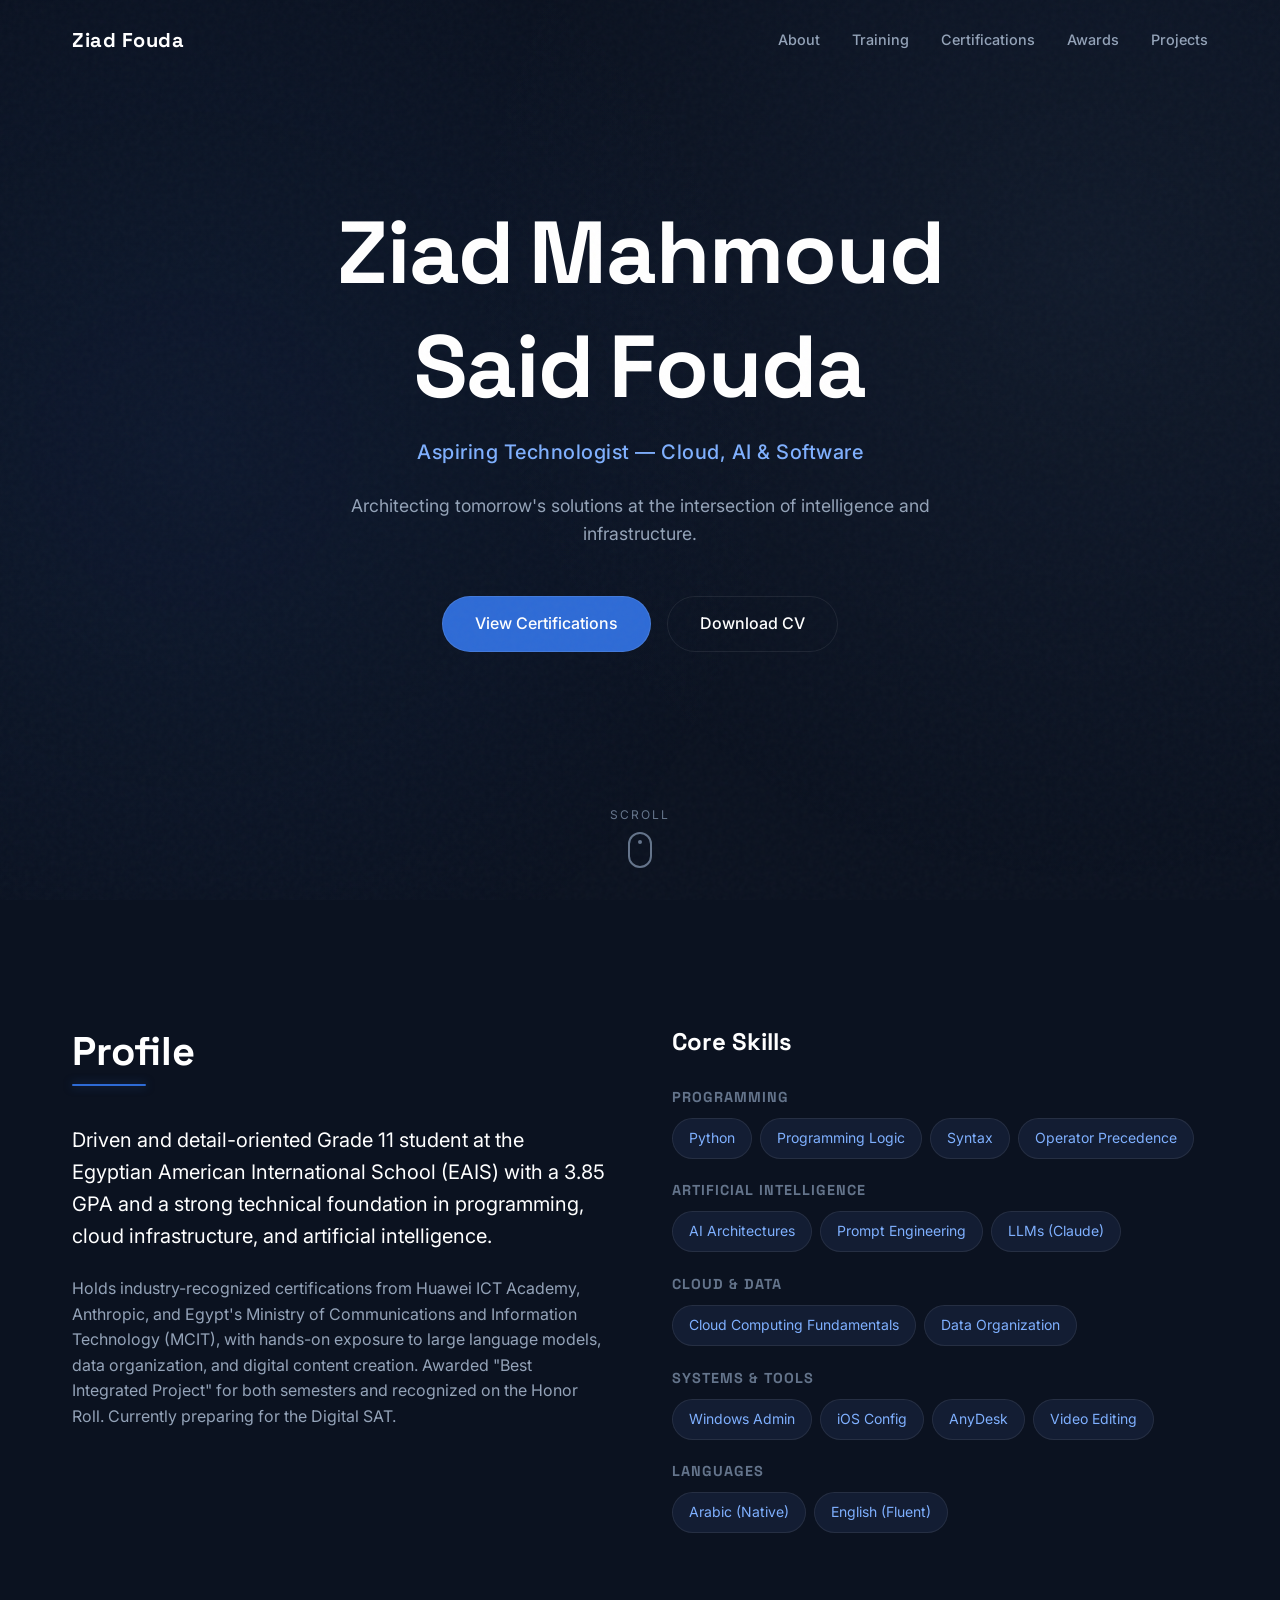
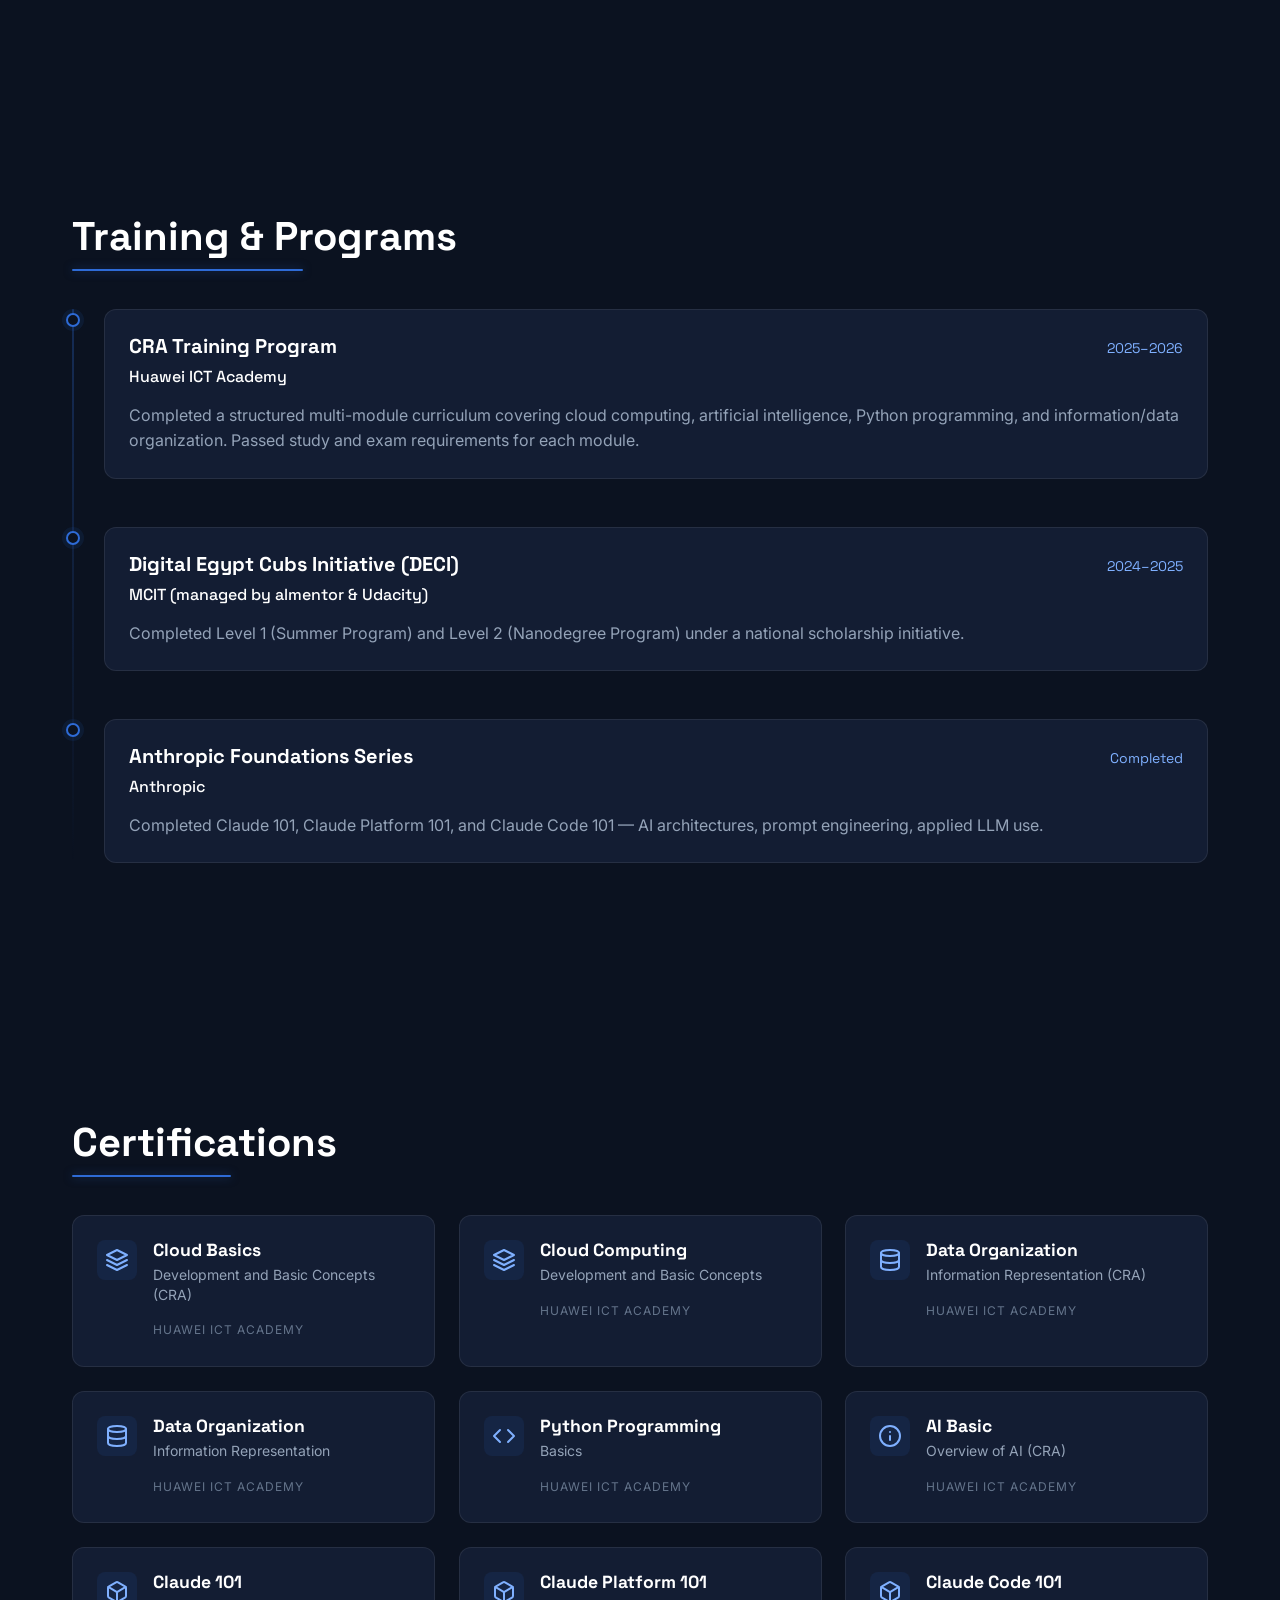
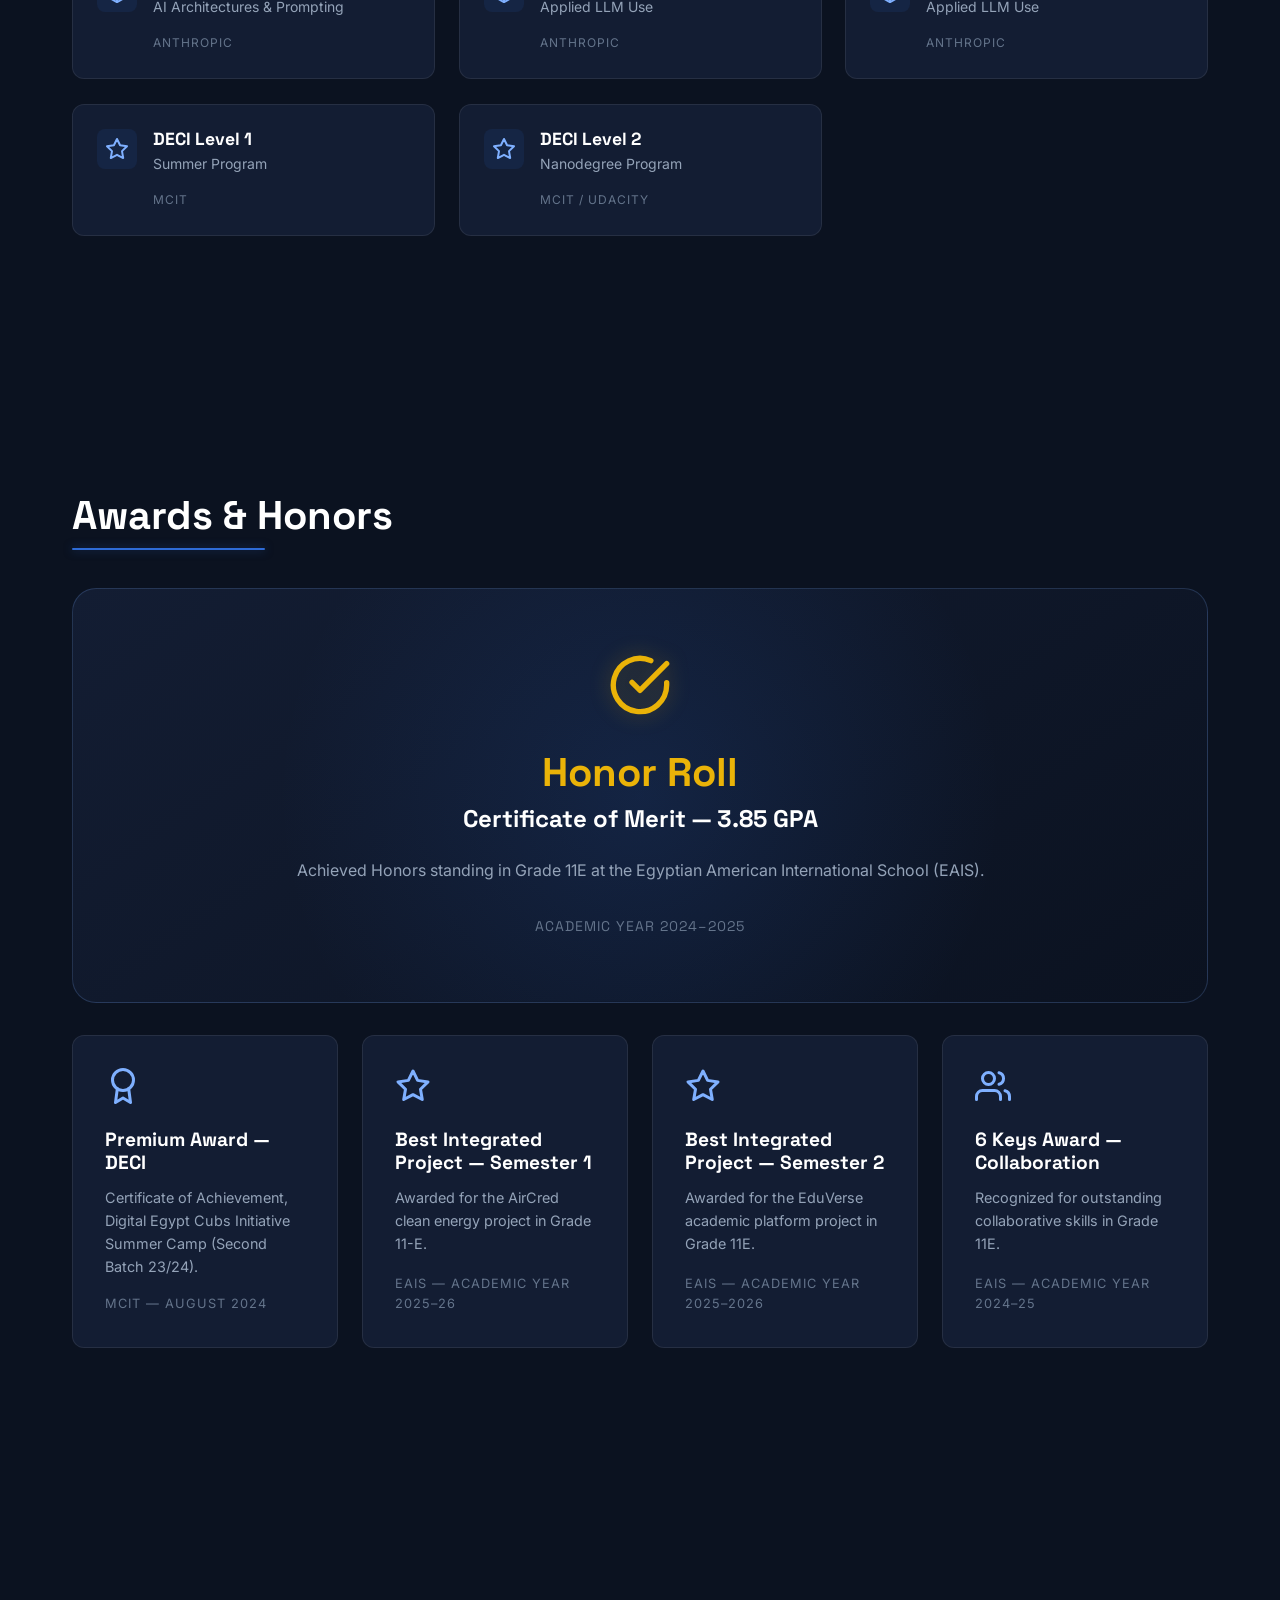
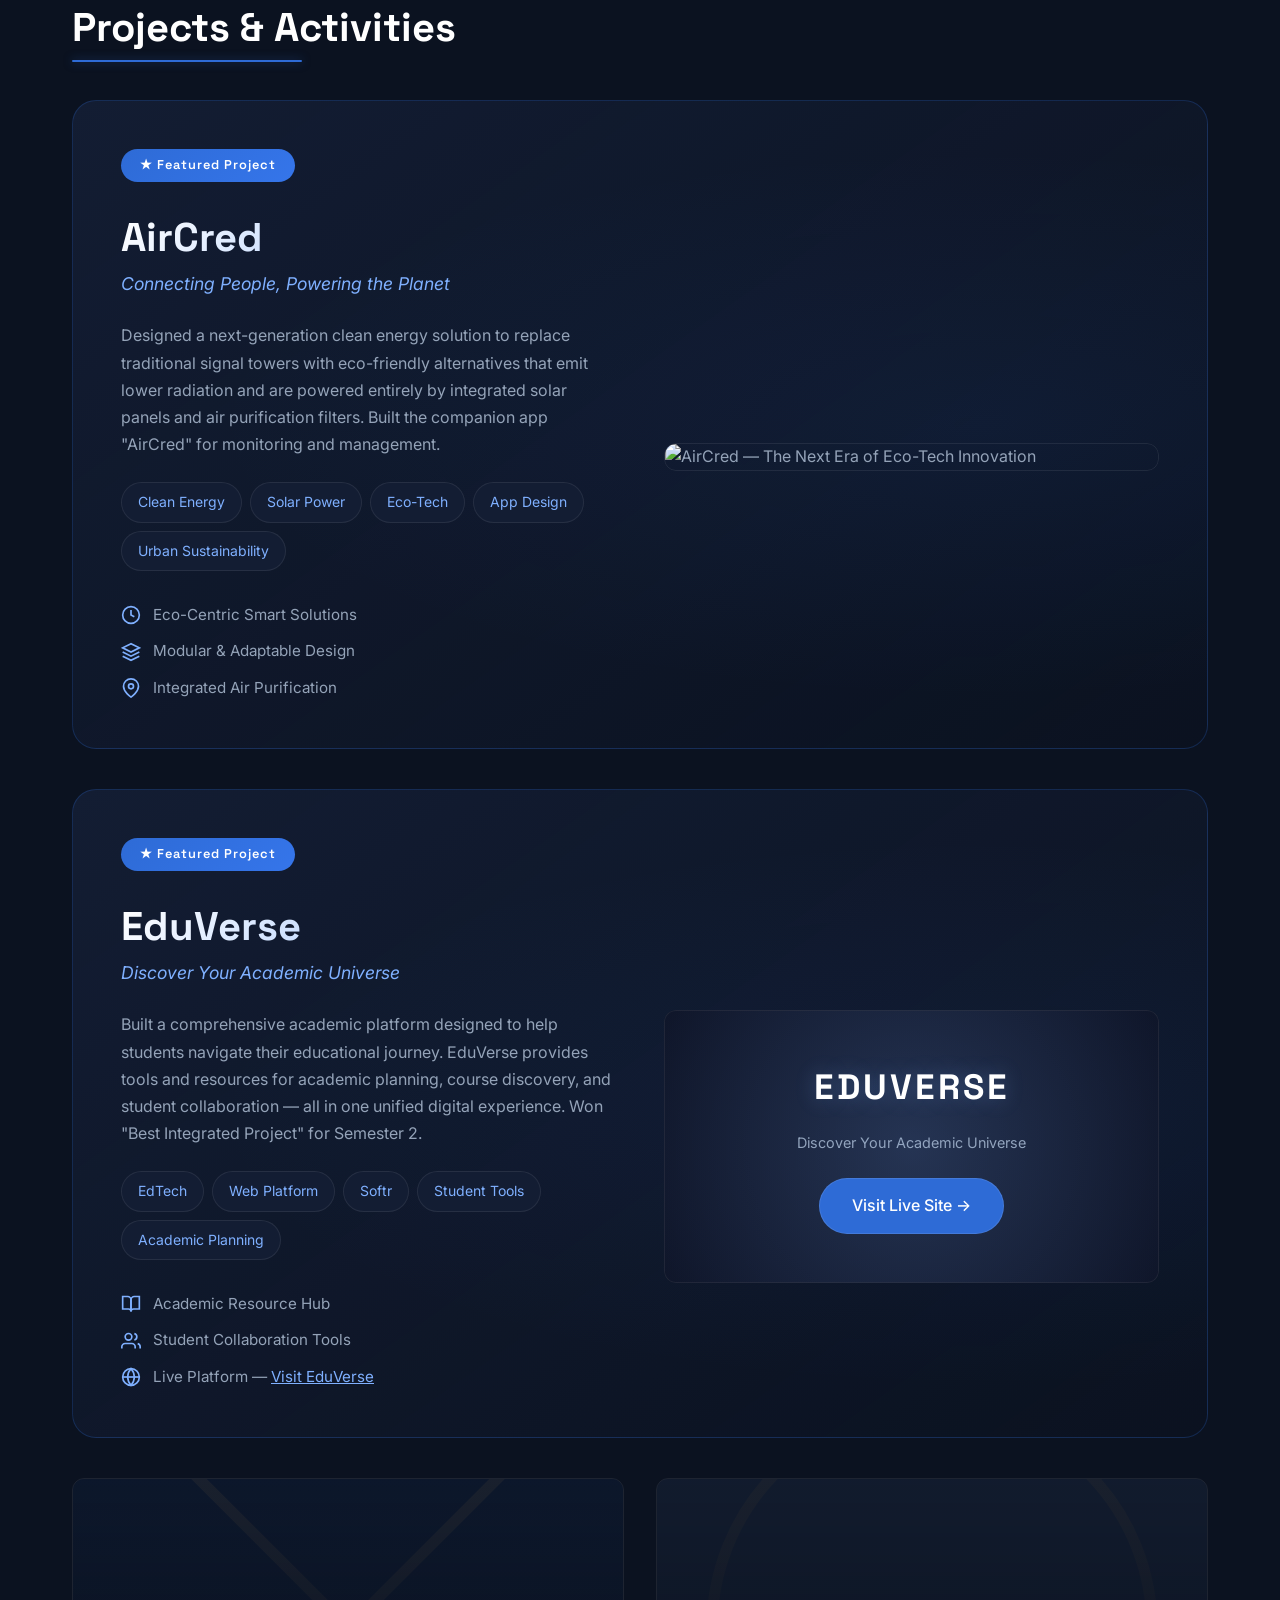
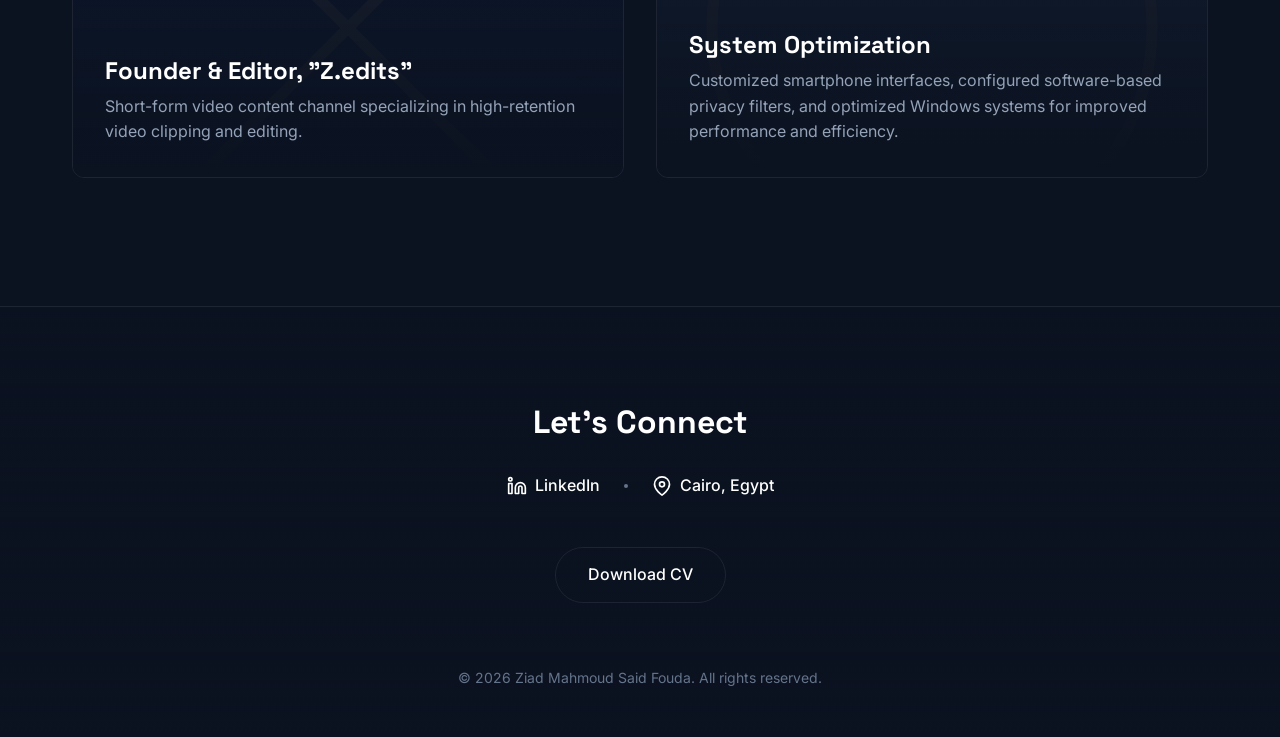
==== commit 7932d8a3: "Add files via upload" ====
--- a/ziad-portfolio/index.html
+++ b/ziad-portfolio/index.html
@@ -68,8 +68,8 @@
                 <div class="about-grid">
                     <div class="about-text reveal-up">
                         <h2 class="section-title">Profile</h2>
-                        <p class="lead">Driven and detail-oriented Grade 11 student with a strong technical foundation in programming, cloud infrastructure, and artificial intelligence.</p>
-                        <p>Holds industry-recognized certifications from Huawei ICT Academy, Anthropic, and Egypt's Ministry of Communications and Information Technology (MCIT), with hands-on exposure to large language models, data organization, and digital content creation. Currently preparing for the Digital SAT.</p>
+                        <p class="lead">Driven and detail-oriented Grade 11 student at the Egyptian American International School (EAIS) with a 3.85 GPA and a strong technical foundation in programming, cloud infrastructure, and artificial intelligence.</p>
+                        <p>Holds industry-recognized certifications from Huawei ICT Academy, Anthropic, and Egypt's Ministry of Communications and Information Technology (MCIT), with hands-on exposure to large language models, data organization, and digital content creation. Awarded "Best Integrated Project" for both semesters and recognized on the Honor Roll. Currently preparing for the Digital SAT.</p>
                     </div>
                     <div class="about-skills">
                         <h3 class="subsection-title reveal-up">Core Skills</h3>
@@ -287,16 +287,62 @@
         <!-- Awards Section -->
         <section id="awards" class="scene">
             <div class="container">
-                <div class="feature-block reveal-up">
+                <h2 class="section-title reveal-up">Awards & Honors</h2>
+
+                <!-- Honor Roll -->
+                <div class="feature-block reveal-up" style="margin-bottom: 2rem;">
                     <div class="feature-glow"></div>
                     <div class="feature-content">
                         <div class="feature-icon">
+                            <svg viewBox="0 0 24 24" fill="none" stroke="currentColor" stroke-width="2" stroke-linecap="round" stroke-linejoin="round"><path d="M22 11.08V12a10 10 0 1 1-5.93-9.14"></path><polyline points="22 4 12 14.01 9 11.01"></polyline></svg>
+                        </div>
+                        <h2 class="feature-title">Honor Roll</h2>
+                        <h3 class="feature-subtitle">Certificate of Merit — 3.85 GPA</h3>
+                        <p>Achieved Honors standing in Grade 11E at the Egyptian American International School (EAIS).</p>
+                        <p class="feature-meta">Academic Year 2024–2025</p>
+                    </div>
+                </div>
+
+                <!-- Awards Grid -->
+                <div class="awards-grid">
+                    <!-- DECI Premium Award -->
+                    <div class="award-card reveal-up">
+                        <div class="award-icon">
                             <svg viewBox="0 0 24 24" fill="none" stroke="currentColor" stroke-width="2" stroke-linecap="round" stroke-linejoin="round"><circle cx="12" cy="8" r="7"></circle><polyline points="8.21 13.89 7 23 12 20 17 23 15.79 13.88"></polyline></svg>
                         </div>
-                        <h2 class="feature-title">Premium Award</h2>
-                        <h3 class="feature-subtitle">Certificate of Achievement</h3>
-                        <p>Digital Egypt Cubs Initiative Summer Camp (Second Batch 23/24).</p>
-                        <p class="feature-meta">Recognized by Egypt's Ministry of Communications and Information Technology, August 2024.</p>
+                        <h3>Premium Award — DECI</h3>
+                        <p>Certificate of Achievement, Digital Egypt Cubs Initiative Summer Camp (Second Batch 23/24).</p>
+                        <span class="award-meta">MCIT — August 2024</span>
+                    </div>
+
+                    <!-- Best Integrated Project S1 -->
+                    <div class="award-card reveal-up delay-1">
+                        <div class="award-icon">
+                            <svg viewBox="0 0 24 24" fill="none" stroke="currentColor" stroke-width="2" stroke-linecap="round" stroke-linejoin="round"><polygon points="12 2 15.09 8.26 22 9.27 17 14.14 18.18 21.02 12 17.77 5.82 21.02 7 14.14 2 9.27 8.91 8.26 12 2"></polygon></svg>
+                        </div>
+                        <h3>Best Integrated Project — Semester 1</h3>
+                        <p>Awarded for the AirCred clean energy project in Grade 11-E.</p>
+                        <span class="award-meta">EAIS — Academic Year 2025–26</span>
+                    </div>
+
+                    <!-- Best Integrated Project S2 -->
+                    <div class="award-card reveal-up delay-2">
+                        <div class="award-icon">
+                            <svg viewBox="0 0 24 24" fill="none" stroke="currentColor" stroke-width="2" stroke-linecap="round" stroke-linejoin="round"><polygon points="12 2 15.09 8.26 22 9.27 17 14.14 18.18 21.02 12 17.77 5.82 21.02 7 14.14 2 9.27 8.91 8.26 12 2"></polygon></svg>
+                        </div>
+                        <h3>Best Integrated Project — Semester 2</h3>
+                        <p>Awarded for the EduVerse academic platform project in Grade 11E.</p>
+                        <span class="award-meta">EAIS — Academic Year 2025–2026</span>
+                    </div>
+
+                    <!-- 6 Keys Collaboration -->
+                    <div class="award-card reveal-up delay-3">
+                        <div class="award-icon">
+                            <svg viewBox="0 0 24 24" fill="none" stroke="currentColor" stroke-width="2" stroke-linecap="round" stroke-linejoin="round"><path d="M17 21v-2a4 4 0 0 0-4-4H5a4 4 0 0 0-4 4v2"></path><circle cx="9" cy="7" r="4"></circle><path d="M23 21v-2a4 4 0 0 0-3-3.87"></path><path d="M16 3.13a4 4 0 0 1 0 7.75"></path></svg>
+                        </div>
+                        <h3>6 Keys Award — Collaboration</h3>
+                        <p>Recognized for outstanding collaborative skills in Grade 11E.</p>
+                        <span class="award-meta">EAIS — Academic Year 2024–25</span>
                     </div>
                 </div>
             </div>
@@ -306,6 +352,86 @@
         <section id="projects" class="scene">
             <div class="container">
                 <h2 class="section-title reveal-up">Projects & Activities</h2>
+
+                <!-- AirCred Featured Project -->
+                <div class="featured-project reveal-up">
+                    <div class="featured-project-badge">★ Featured Project</div>
+                    <div class="featured-project-grid">
+                        <div class="featured-project-info">
+                            <h3 class="featured-project-title">AirCred</h3>
+                            <p class="featured-project-tagline">Connecting People, Powering the Planet</p>
+                            <p class="featured-project-desc">Designed a next-generation clean energy solution to replace traditional signal towers with eco-friendly alternatives that emit lower radiation and are powered entirely by integrated solar panels and air purification filters. Built the companion app "AirCred" for monitoring and management.</p>
+                            <div class="featured-project-tags">
+                                <span class="tag">Clean Energy</span>
+                                <span class="tag">Solar Power</span>
+                                <span class="tag">Eco-Tech</span>
+                                <span class="tag">App Design</span>
+                                <span class="tag">Urban Sustainability</span>
+                            </div>
+                            <div class="featured-project-highlights">
+                                <div class="highlight-item">
+                                    <svg viewBox="0 0 24 24" fill="none" stroke="currentColor" stroke-width="2"><circle cx="12" cy="12" r="10"></circle><path d="M12 6v6l4 2"></path></svg>
+                                    <span>Eco-Centric Smart Solutions</span>
+                                </div>
+                                <div class="highlight-item">
+                                    <svg viewBox="0 0 24 24" fill="none" stroke="currentColor" stroke-width="2"><path d="M12 2L2 7l10 5 10-5-10-5z"/><path d="M2 17l10 5 10-5M2 12l10 5 10-5"/></svg>
+                                    <span>Modular & Adaptable Design</span>
+                                </div>
+                                <div class="highlight-item">
+                                    <svg viewBox="0 0 24 24" fill="none" stroke="currentColor" stroke-width="2"><path d="M21 10c0 7-9 13-9 13s-9-6-9-13a9 9 0 0 1 18 0z"></path><circle cx="12" cy="10" r="3"></circle></svg>
+                                    <span>Integrated Air Purification</span>
+                                </div>
+                            </div>
+                        </div>
+                        <div class="featured-project-visual">
+                            <img src="aircred.jpg" alt="AirCred — The Next Era of Eco-Tech Innovation" class="featured-project-img">
+                        </div>
+                    </div>
+                </div>
+
+                <!-- EduVerse Featured Project -->
+                <div class="featured-project reveal-up">
+                    <div class="featured-project-badge">★ Featured Project</div>
+                    <div class="featured-project-grid">
+                        <div class="featured-project-info">
+                            <h3 class="featured-project-title">EduVerse</h3>
+                            <p class="featured-project-tagline">Discover Your Academic Universe</p>
+                            <p class="featured-project-desc">Built a comprehensive academic platform designed to help students navigate their educational journey. EduVerse provides tools and resources for academic planning, course discovery, and student collaboration — all in one unified digital experience. Won "Best Integrated Project" for Semester 2.</p>
+                            <div class="featured-project-tags">
+                                <span class="tag">EdTech</span>
+                                <span class="tag">Web Platform</span>
+                                <span class="tag">Softr</span>
+                                <span class="tag">Student Tools</span>
+                                <span class="tag">Academic Planning</span>
+                            </div>
+                            <div class="featured-project-highlights">
+                                <div class="highlight-item">
+                                    <svg viewBox="0 0 24 24" fill="none" stroke="currentColor" stroke-width="2"><path d="M2 3h6a4 4 0 0 1 4 4v14a3 3 0 0 0-3-3H2z"></path><path d="M22 3h-6a4 4 0 0 0-4 4v14a3 3 0 0 1 3-3h7z"></path></svg>
+                                    <span>Academic Resource Hub</span>
+                                </div>
+                                <div class="highlight-item">
+                                    <svg viewBox="0 0 24 24" fill="none" stroke="currentColor" stroke-width="2"><path d="M17 21v-2a4 4 0 0 0-4-4H5a4 4 0 0 0-4 4v2"></path><circle cx="9" cy="7" r="4"></circle><path d="M23 21v-2a4 4 0 0 0-3-3.87"></path><path d="M16 3.13a4 4 0 0 1 0 7.75"></path></svg>
+                                    <span>Student Collaboration Tools</span>
+                                </div>
+                                <div class="highlight-item">
+                                    <svg viewBox="0 0 24 24" fill="none" stroke="currentColor" stroke-width="2"><circle cx="12" cy="12" r="10"></circle><line x1="2" y1="12" x2="22" y2="12"></line><path d="M12 2a15.3 15.3 0 0 1 4 10 15.3 15.3 0 0 1-4 10 15.3 15.3 0 0 1-4-10 15.3 15.3 0 0 1 4-10z"></path></svg>
+                                    <span>Live Platform — <a href="https://ziadfouda.softr.app" target="_blank" rel="noopener noreferrer" style="color: var(--highlight); text-decoration: underline;">Visit EduVerse</a></span>
+                                </div>
+                            </div>
+                        </div>
+                        <div class="featured-project-visual">
+                            <div class="eduverse-visual">
+                                <div class="eduverse-logo-text">EDUVERSE</div>
+                                <p style="color: var(--text-secondary); text-align: center; margin-top: 1rem; font-size: 0.9rem;">Discover Your Academic Universe</p>
+                                <a href="https://ziadfouda.softr.app" target="_blank" rel="noopener noreferrer" class="btn btn-primary" style="margin-top: 1.5rem; display: inline-flex;">
+                                    <span class="btn-text">Visit Live Site →</span>
+                                    <div class="btn-glow"></div>
+                                </a>
+                            </div>
+                        </div>
+                    </div>
+                </div>
+
                 <div class="projects-grid">
                     <div class="project-card reveal-up">
                         <div class="project-content">
--- a/ziad-portfolio/style.css
+++ b/ziad-portfolio/style.css
@@ -649,6 +649,222 @@
     letter-spacing: 1px;
 }
 
+/* Awards Grid */
+.awards-grid {
+    display: grid;
+    grid-template-columns: repeat(auto-fit, minmax(250px, 1fr));
+    gap: 1.5rem;
+    margin-top: 2rem;
+}
+
+.award-card {
+    background: var(--surface-color);
+    border: 1px solid var(--border-color);
+    border-radius: var(--radius-md);
+    padding: 2rem;
+    transition: var(--transition-slow);
+    display: flex;
+    flex-direction: column;
+    justify-content: space-between;
+}
+
+.award-card:hover {
+    transform: translateY(-5px);
+    border-color: rgba(46, 107, 214, 0.3);
+    box-shadow: 0 15px 30px -10px rgba(0,0,0,0.5);
+}
+
+.award-icon {
+    width: 36px;
+    height: 36px;
+    color: var(--highlight);
+    margin-bottom: 1.5rem;
+}
+
+.award-card h3 {
+    font-size: 1.2rem;
+    margin-bottom: 0.75rem;
+    color: var(--text-primary);
+}
+
+.award-card p {
+    font-size: 0.9rem;
+    color: var(--text-secondary);
+    margin-bottom: 1rem;
+    flex-grow: 1;
+}
+
+.award-meta {
+    font-size: 0.8rem;
+    text-transform: uppercase;
+    letter-spacing: 1px;
+    color: var(--text-muted);
+}
+
+.eduverse-visual {
+    background: radial-gradient(circle at center, #1b2640 0%, #0d1326 100%);
+    border: 1px solid var(--border-color);
+    border-radius: var(--radius-md);
+    padding: 3rem 2rem;
+    display: flex;
+    flex-direction: column;
+    align-items: center;
+    justify-content: center;
+    text-align: center;
+    position: relative;
+    overflow: hidden;
+    height: 100%;
+    min-height: 250px;
+}
+
+.eduverse-visual::before {
+    content: '';
+    position: absolute;
+    top: -50%;
+    left: -50%;
+    width: 200%;
+    height: 200%;
+    background: radial-gradient(circle at center, rgba(127, 176, 255, 0.1) 0%, transparent 60%);
+    animation: rotateSlow 20s linear infinite;
+}
+
+@keyframes rotateSlow {
+    0% { transform: rotate(0deg); }
+    100% { transform: rotate(360deg); }
+}
+
+.eduverse-logo-text {
+    font-family: var(--font-display);
+    font-size: 2.2rem;
+    font-weight: 700;
+    letter-spacing: 3px;
+    color: var(--text-primary);
+    text-shadow: 0 0 20px rgba(127, 176, 255, 0.3);
+    position: relative;
+    z-index: 2;
+}
+
+/* Featured Project (AirCred) */
+.featured-project {
+    position: relative;
+    background: linear-gradient(145deg, var(--surface-color) 0%, rgba(11, 18, 32, 0.8) 100%);
+    border: 1px solid rgba(46, 107, 214, 0.25);
+    border-radius: var(--radius-lg);
+    padding: 3rem;
+    margin-bottom: 2.5rem;
+    overflow: hidden;
+    transition: var(--transition-slow);
+}
+
+.featured-project::before {
+    content: '';
+    position: absolute;
+    top: 0;
+    left: 0;
+    width: 100%;
+    height: 100%;
+    background: radial-gradient(ellipse at 80% 50%, rgba(46, 107, 214, 0.08) 0%, transparent 60%);
+    pointer-events: none;
+}
+
+.featured-project:hover {
+    transform: translateY(-5px);
+    border-color: var(--primary);
+    box-shadow: 0 30px 60px -20px rgba(0,0,0,0.6), 0 0 30px rgba(46, 107, 214, 0.1);
+}
+
+.featured-project-badge {
+    display: inline-block;
+    background: linear-gradient(135deg, var(--primary) 0%, #3575ea 100%);
+    color: white;
+    padding: 0.4rem 1.2rem;
+    border-radius: 100px;
+    font-size: 0.8rem;
+    font-weight: 600;
+    font-family: var(--font-display);
+    letter-spacing: 1px;
+    margin-bottom: 2rem;
+    position: relative;
+    z-index: 2;
+}
+
+.featured-project-grid {
+    display: grid;
+    grid-template-columns: 1fr 1fr;
+    gap: 3rem;
+    align-items: center;
+    position: relative;
+    z-index: 2;
+}
+
+.featured-project-title {
+    font-size: 2.5rem;
+    margin-bottom: 0.5rem;
+    background: linear-gradient(135deg, var(--text-primary) 0%, var(--highlight) 100%);
+    -webkit-background-clip: text;
+    -webkit-text-fill-color: transparent;
+    background-clip: text;
+}
+
+.featured-project-tagline {
+    font-size: 1.1rem;
+    color: var(--highlight);
+    font-style: italic;
+    margin-bottom: 1.5rem;
+}
+
+.featured-project-desc {
+    margin-bottom: 1.5rem;
+    line-height: 1.7;
+}
+
+.featured-project-tags {
+    display: flex;
+    flex-wrap: wrap;
+    gap: 0.5rem;
+    margin-bottom: 2rem;
+}
+
+.featured-project-highlights {
+    display: flex;
+    flex-direction: column;
+    gap: 0.75rem;
+}
+
+.highlight-item {
+    display: flex;
+    align-items: center;
+    gap: 0.75rem;
+    color: var(--text-secondary);
+    font-size: 0.95rem;
+}
+
+.highlight-item svg {
+    width: 20px;
+    height: 20px;
+    flex-shrink: 0;
+    color: var(--highlight);
+}
+
+.featured-project-visual {
+    position: relative;
+    border-radius: var(--radius-md);
+    overflow: hidden;
+}
+
+.featured-project-img {
+    width: 100%;
+    height: auto;
+    border-radius: var(--radius-md);
+    display: block;
+    transition: transform 0.8s cubic-bezier(0.19, 1, 0.22, 1);
+    border: 1px solid var(--border-color);
+}
+
+.featured-project:hover .featured-project-img {
+    transform: scale(1.03);
+}
+
 /* Projects */
 .projects-grid {
     display: grid;
@@ -814,6 +1030,19 @@
         padding: 2rem;
     }
     
+    .featured-project {
+        padding: 1.5rem;
+    }
+
+    .featured-project-grid {
+        grid-template-columns: 1fr;
+        gap: 2rem;
+    }
+
+    .featured-project-title {
+        font-size: 1.8rem;
+    }
+
     .projects-grid {
         grid-template-columns: 1fr;
     }
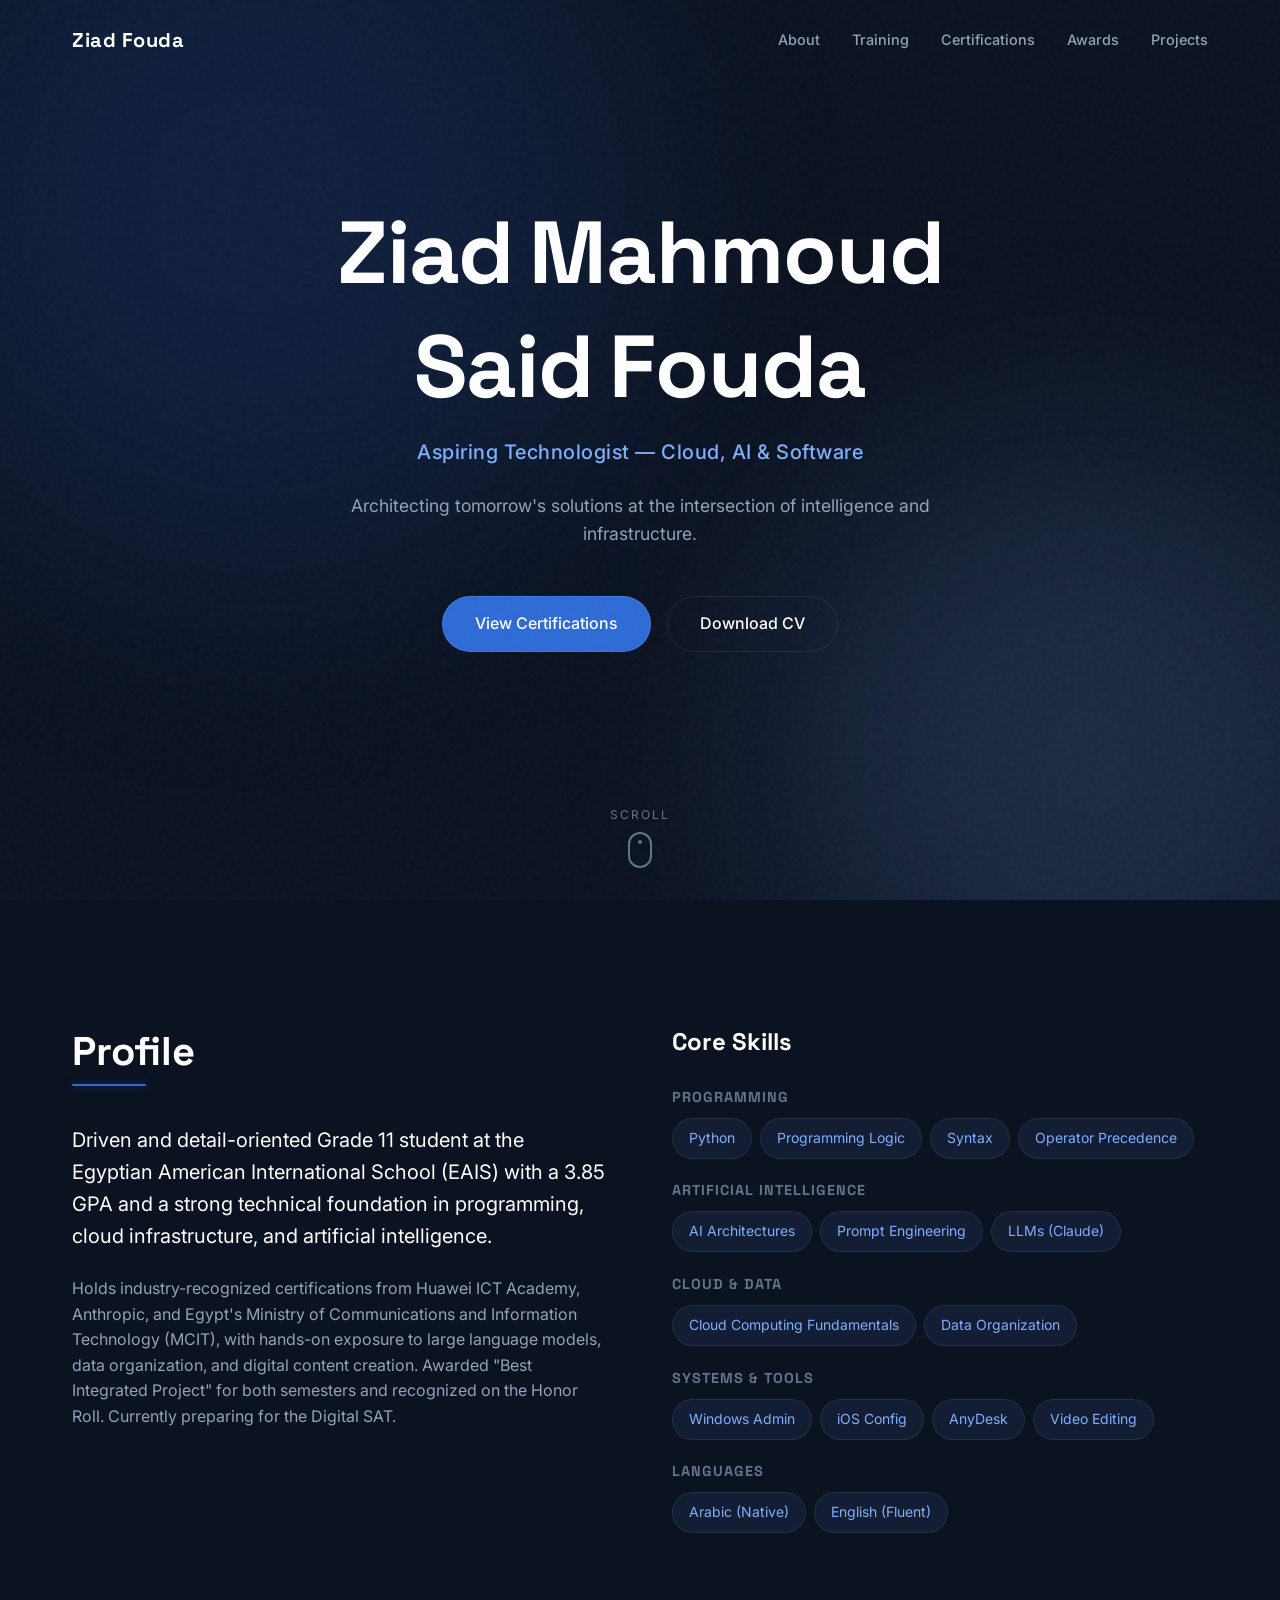
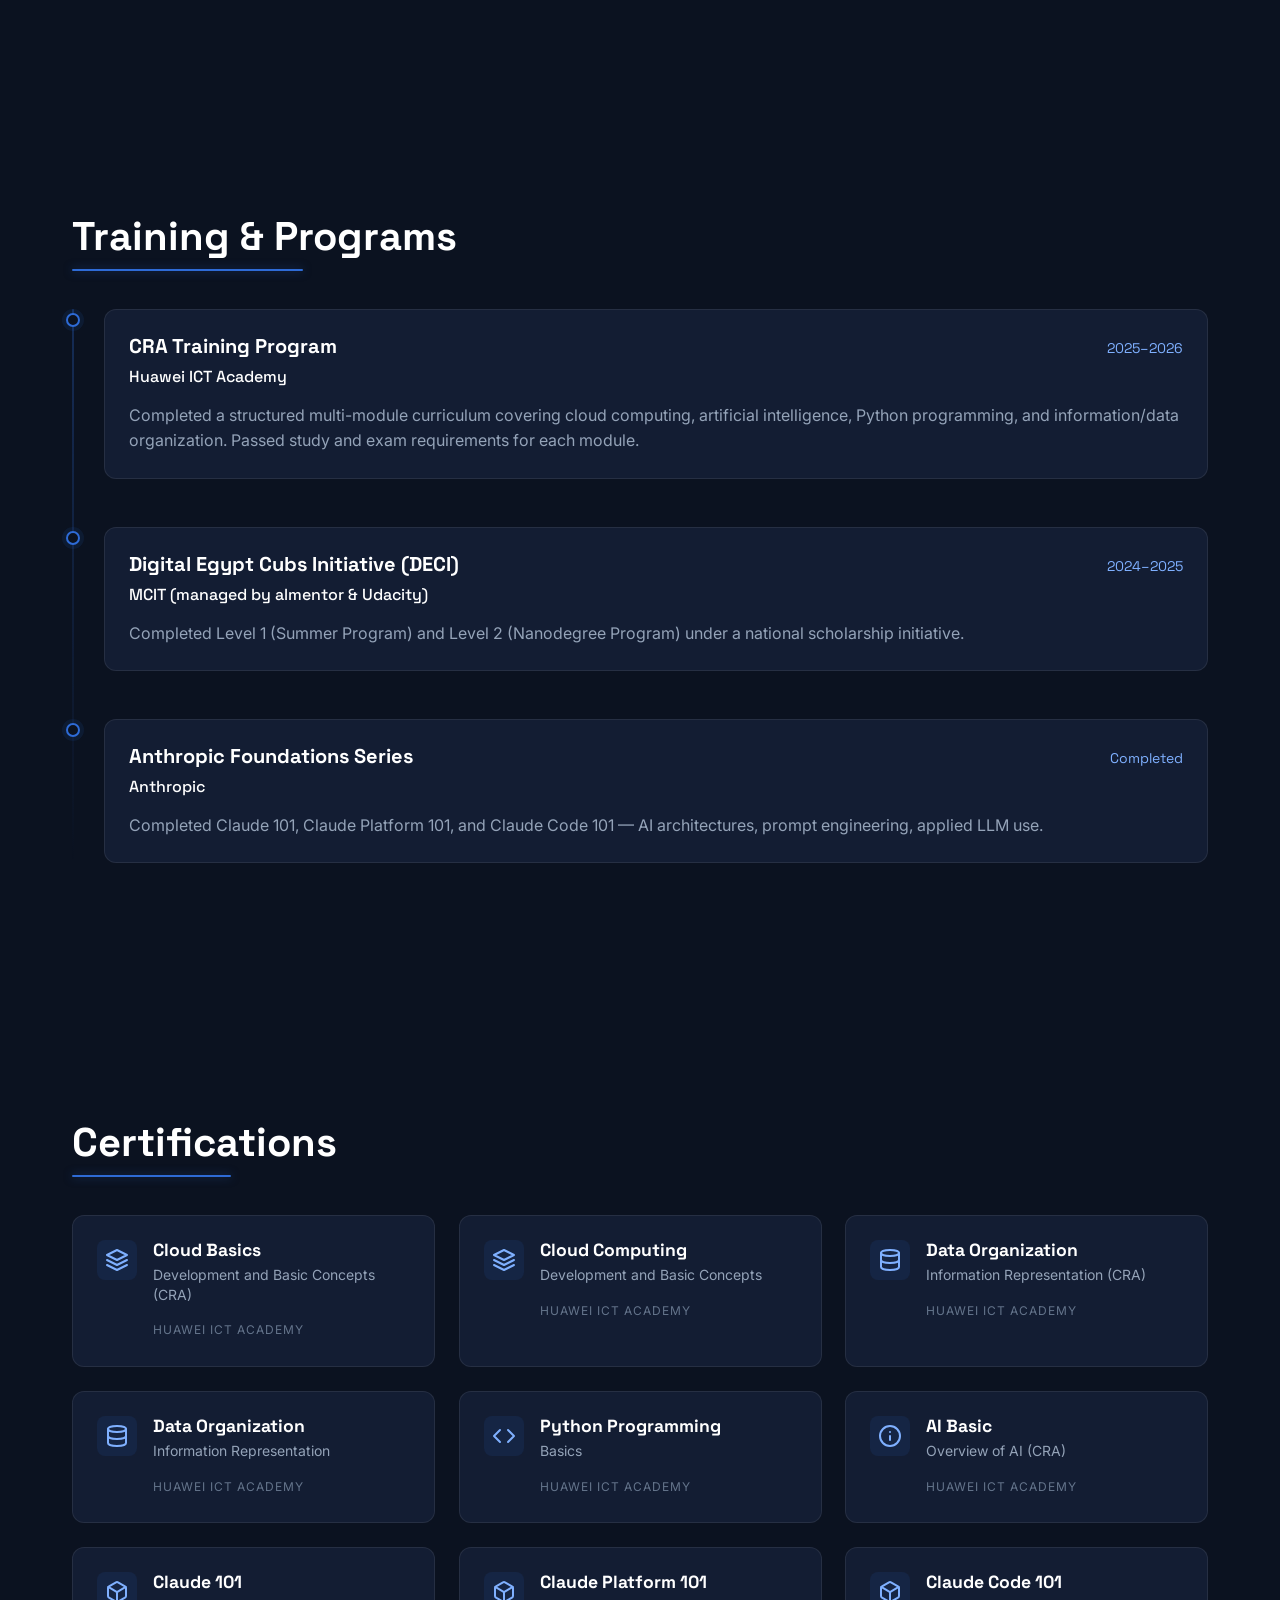
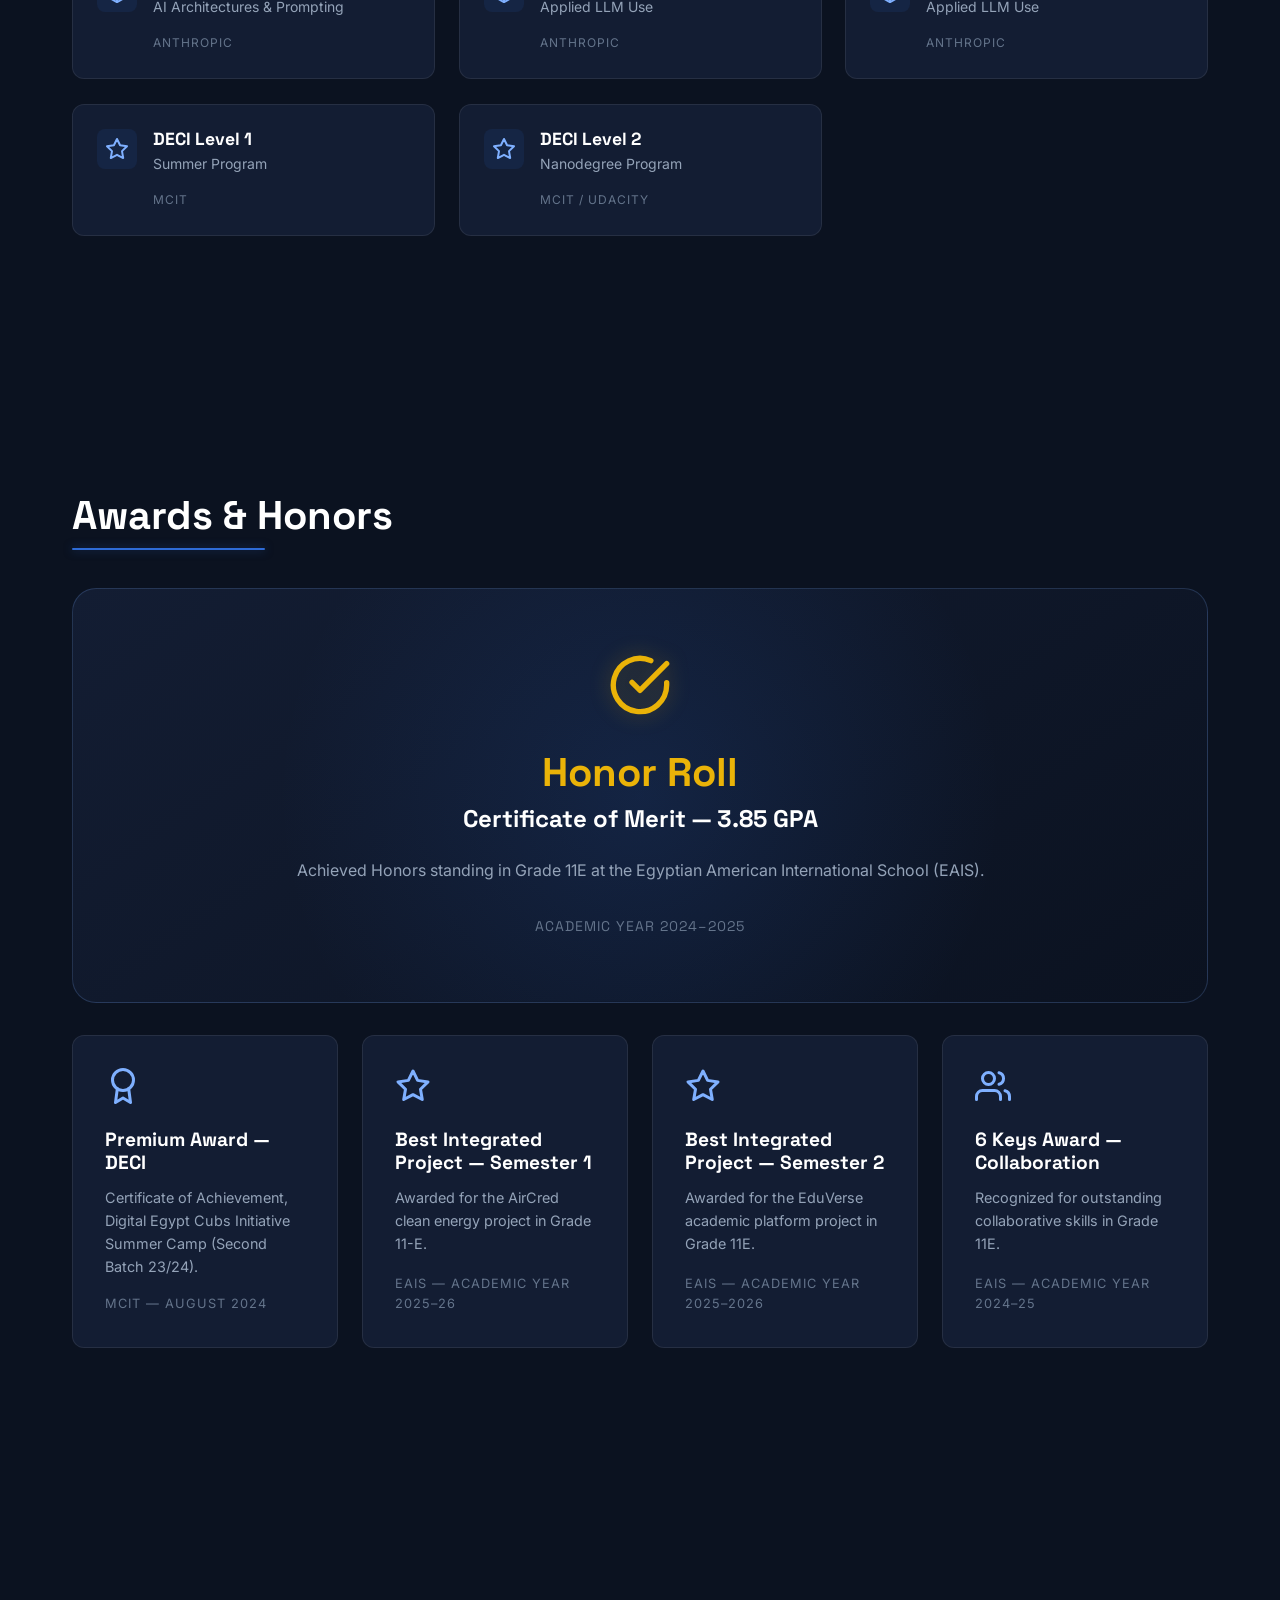
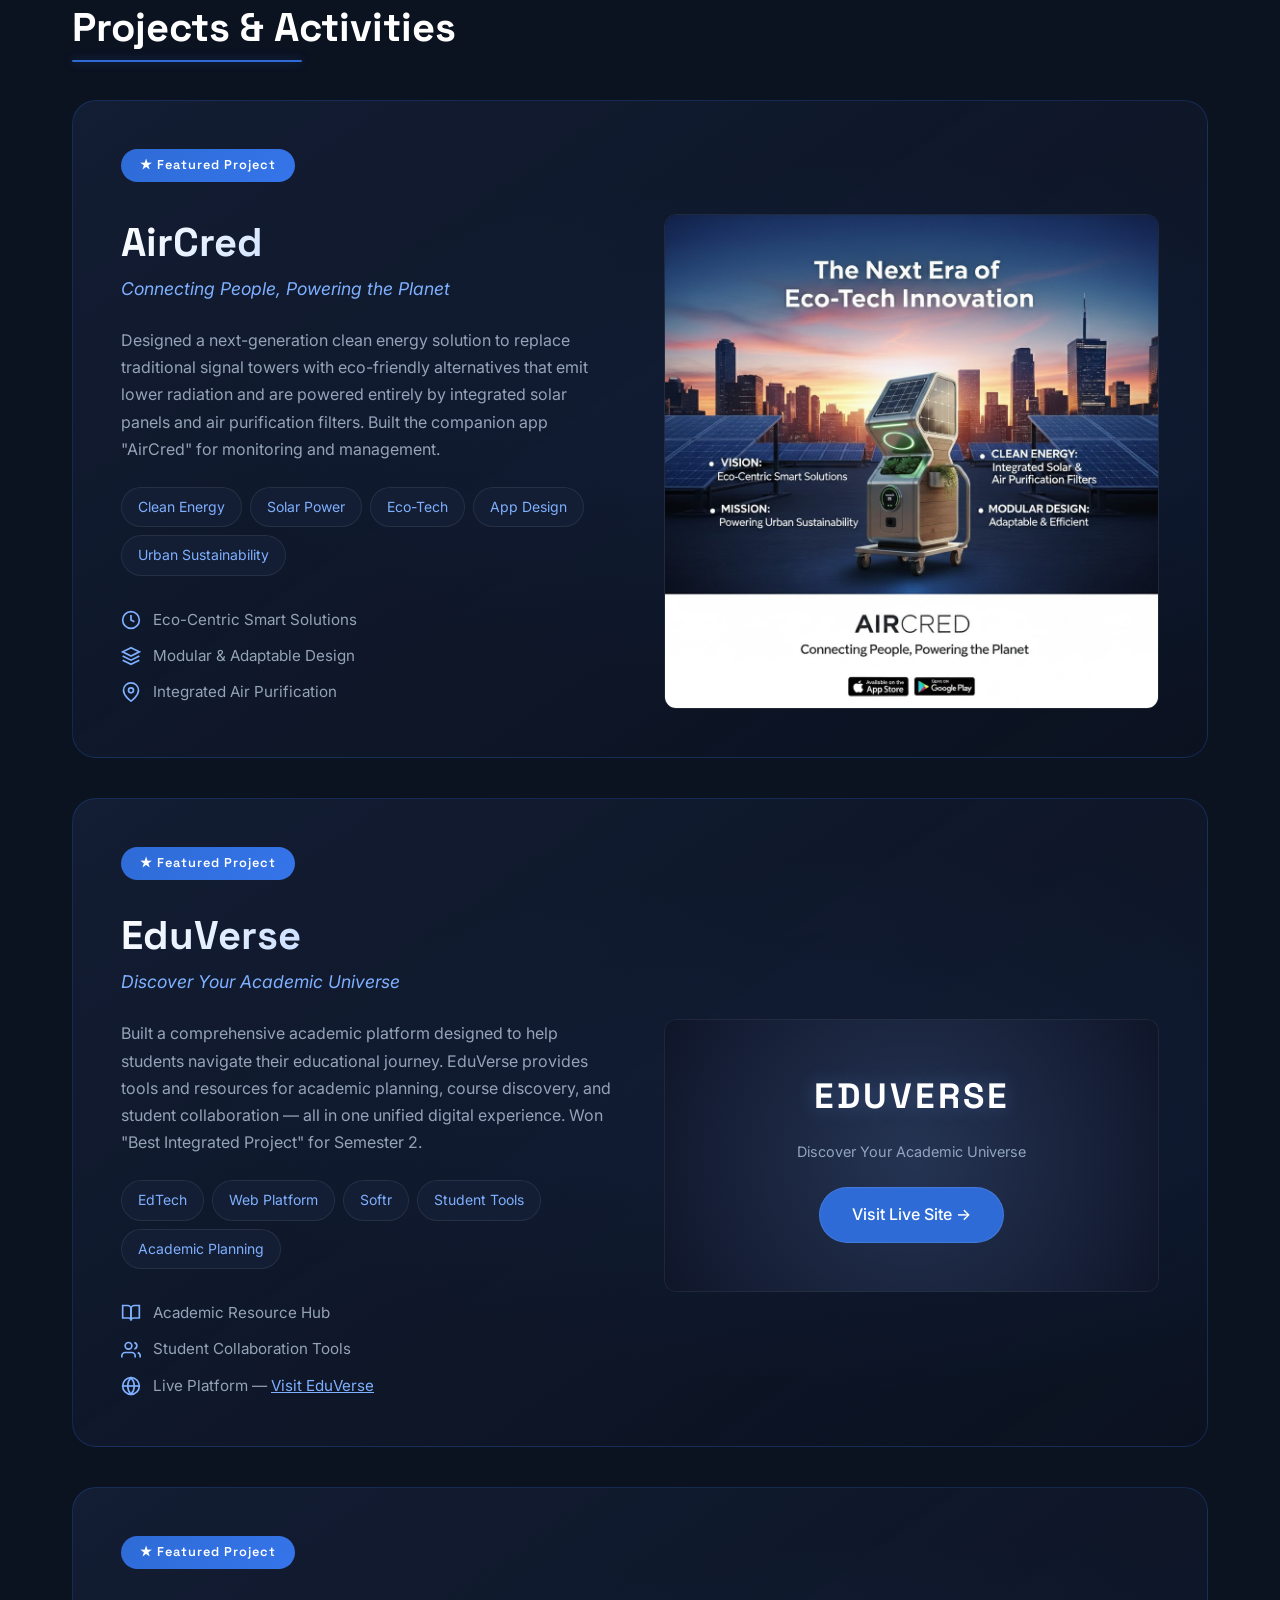
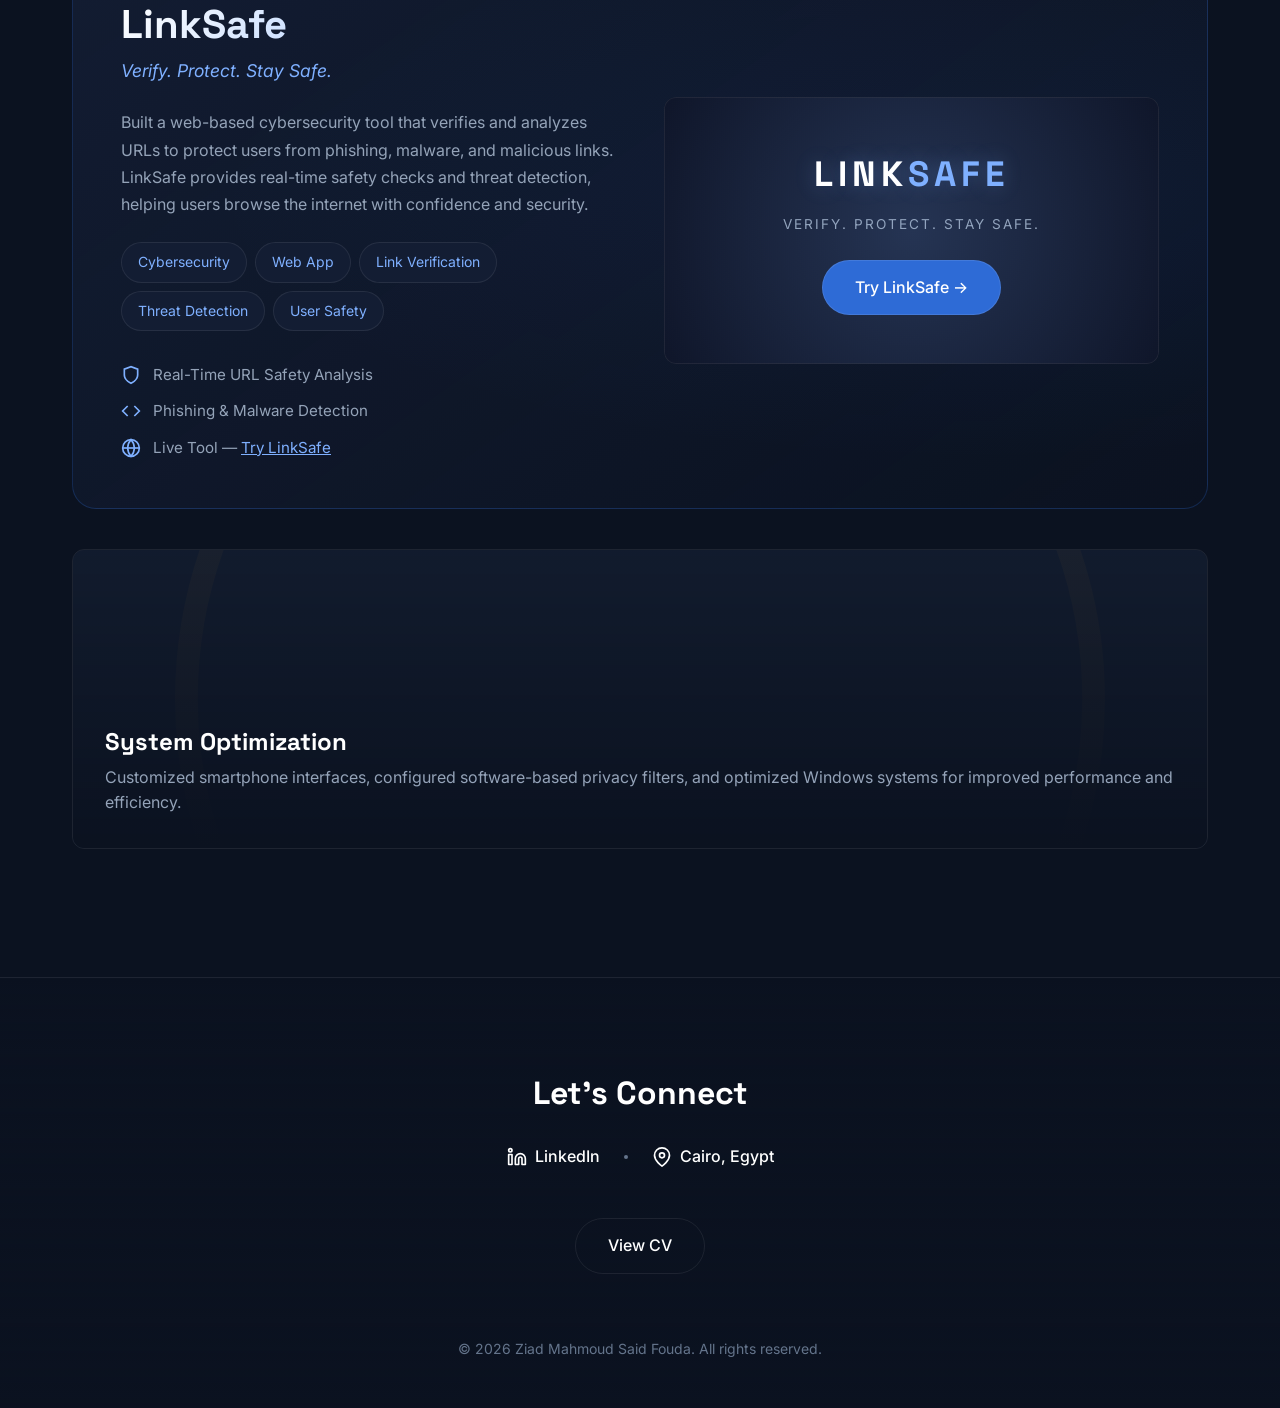
==== commit 96220526: "Add files via upload" ====
--- a/ziad-portfolio/index.html
+++ b/ziad-portfolio/index.html
@@ -432,14 +432,50 @@
                     </div>
                 </div>
 
+                <!-- LinkSafe Featured Project -->
+                <div class="featured-project reveal-up">
+                    <div class="featured-project-badge">★ Featured Project</div>
+                    <div class="featured-project-grid">
+                        <div class="featured-project-info">
+                            <h3 class="featured-project-title">LinkSafe</h3>
+                            <p class="featured-project-tagline">Verify. Protect. Stay Safe.</p>
+                            <p class="featured-project-desc">Built a web-based cybersecurity tool that verifies and analyzes URLs to protect users from phishing, malware, and malicious links. LinkSafe provides real-time safety checks and threat detection, helping users browse the internet with confidence and security.</p>
+                            <div class="featured-project-tags">
+                                <span class="tag">Cybersecurity</span>
+                                <span class="tag">Web App</span>
+                                <span class="tag">Link Verification</span>
+                                <span class="tag">Threat Detection</span>
+                                <span class="tag">User Safety</span>
+                            </div>
+                            <div class="featured-project-highlights">
+                                <div class="highlight-item">
+                                    <svg viewBox="0 0 24 24" fill="none" stroke="currentColor" stroke-width="2"><path d="M12 22s8-4 8-10V5l-8-3-8 3v7c0 6 8 10 8 10z"></path></svg>
+                                    <span>Real-Time URL Safety Analysis</span>
+                                </div>
+                                <div class="highlight-item">
+                                    <svg viewBox="0 0 24 24" fill="none" stroke="currentColor" stroke-width="2"><polyline points="16 18 22 12 16 6"></polyline><polyline points="8 6 2 12 8 18"></polyline></svg>
+                                    <span>Phishing & Malware Detection</span>
+                                </div>
+                                <div class="highlight-item">
+                                    <svg viewBox="0 0 24 24" fill="none" stroke="currentColor" stroke-width="2"><circle cx="12" cy="12" r="10"></circle><line x1="2" y1="12" x2="22" y2="12"></line><path d="M12 2a15.3 15.3 0 0 1 4 10 15.3 15.3 0 0 1-4 10 15.3 15.3 0 0 1-4-10 15.3 15.3 0 0 1 4-10z"></path></svg>
+                                    <span>Live Tool — <a href="https://ziadfouda.github.io/LINKSAFE/" target="_blank" rel="noopener noreferrer" style="color: var(--highlight); text-decoration: underline;">Try LinkSafe</a></span>
+                                </div>
+                            </div>
+                        </div>
+                        <div class="featured-project-visual">
+                            <div class="eduverse-visual">
+                                <div class="eduverse-logo-text" style="letter-spacing: 5px;">LINK<span style="color: var(--highlight);">SAFE</span></div>
+                                <p style="color: var(--text-secondary); text-align: center; margin-top: 0.75rem; font-size: 0.85rem; letter-spacing: 2px;">VERIFY. PROTECT. STAY SAFE.</p>
+                                <a href="https://ziadfouda.github.io/LINKSAFE/" target="_blank" rel="noopener noreferrer" class="btn btn-primary" style="margin-top: 1.5rem; display: inline-flex;">
+                                    <span class="btn-text">Try LinkSafe →</span>
+                                    <div class="btn-glow"></div>
+                                </a>
+                            </div>
+                        </div>
+                    </div>
+                </div>
+
                 <div class="projects-grid">
-                    <div class="project-card reveal-up">
-                        <div class="project-content">
-                            <h3>Founder & Editor, "Z.edits"</h3>
-                            <p>Short-form video content channel specializing in high-retention video clipping and editing.</p>
-                        </div>
-                        <div class="project-bg z-edits-bg"></div>
-                    </div>
                     <div class="project-card reveal-up delay-1">
                         <div class="project-content">
                             <h3>System Optimization</h3>
@@ -467,8 +503,8 @@
                         Cairo, Egypt
                     </span>
                 </div>
-                <a href="cv.pdf" download class="btn btn-secondary footer-btn">
-                    <span class="btn-text">Download CV</span>
+                <a href="cv.html" target="_blank" class="btn btn-secondary footer-btn">
+                    <span class="btn-text">View CV</span>
                 </a>
                 <p class="footer-copy">© 2026 Ziad Mahmoud Said Fouda. All rights reserved.</p>
             </div>
--- a/ziad-portfolio/style.css
+++ b/ziad-portfolio/style.css
@@ -69,14 +69,46 @@
     height: 100vh;
     pointer-events: none;
     z-index: -1;
-    background: radial-gradient(circle at 15% 50%, rgba(46, 107, 214, 0.08) 0%, transparent 50%),
-                radial-gradient(circle at 85% 30%, rgba(127, 176, 255, 0.05) 0%, transparent 50%);
-    animation: gradientPulse 15s ease-in-out infinite alternate;
-}
-
-@keyframes gradientPulse {
-    0% { transform: scale(1); }
-    100% { transform: scale(1.1); }
+    overflow: hidden;
+}
+
+.gradient-bg::before,
+.gradient-bg::after {
+    content: '';
+    position: absolute;
+    border-radius: 50%;
+    filter: blur(120px);
+    opacity: 0.15; /* Keeps it subtle but visible */
+}
+
+.gradient-bg::before {
+    background: var(--primary);
+    width: 60vw;
+    height: 60vw;
+    top: -20%;
+    left: -10%;
+    animation: driftOne 20s infinite alternate ease-in-out;
+}
+
+.gradient-bg::after {
+    background: var(--highlight);
+    width: 50vw;
+    height: 50vw;
+    bottom: -20%;
+    right: -10%;
+    animation: driftTwo 25s infinite alternate ease-in-out;
+}
+
+@keyframes driftOne {
+    0% { transform: translate(0, 0) scale(1); }
+    50% { transform: translate(30%, 20%) scale(1.2); }
+    100% { transform: translate(10%, 40%) scale(0.9); }
+}
+
+@keyframes driftTwo {
+    0% { transform: translate(0, 0) scale(1); }
+    50% { transform: translate(-30%, -20%) scale(1.1); }
+    100% { transform: translate(-50%, 10%) scale(1); }
 }
 
 /* Scroll Progress */
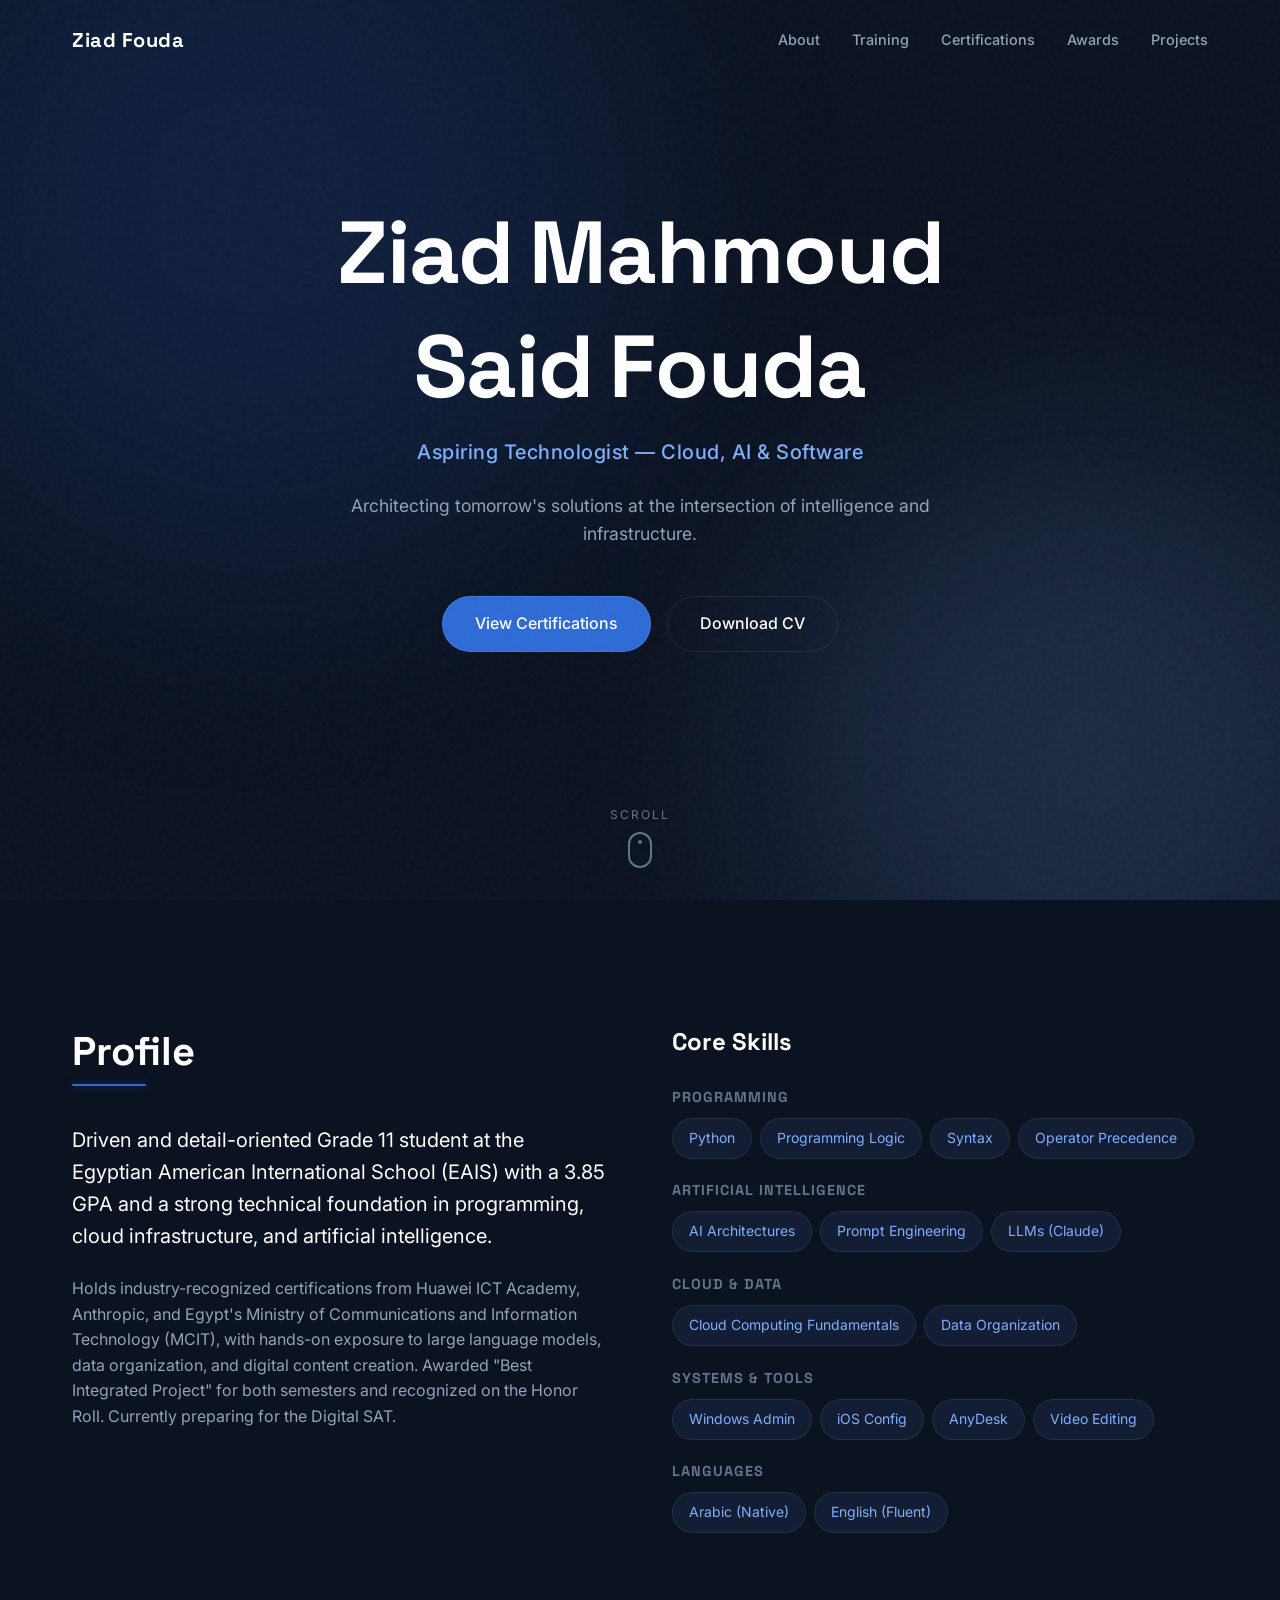
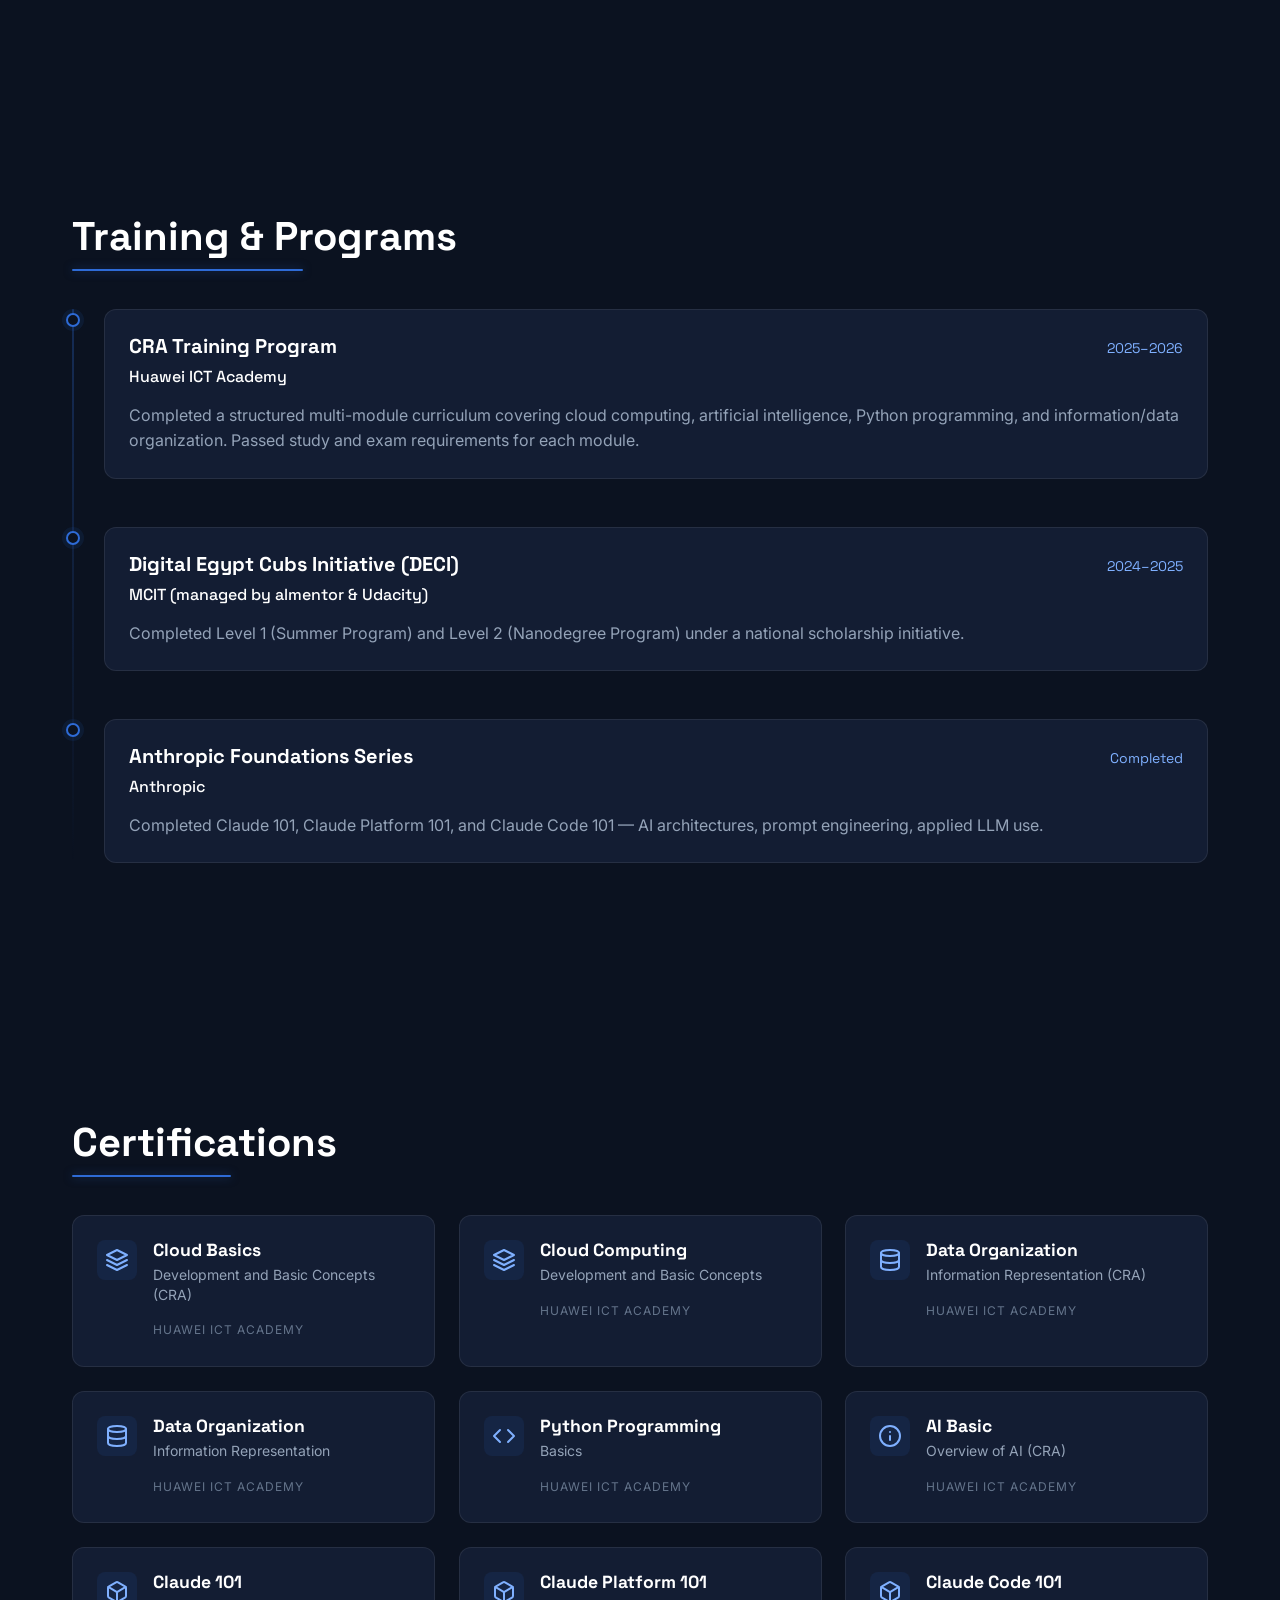
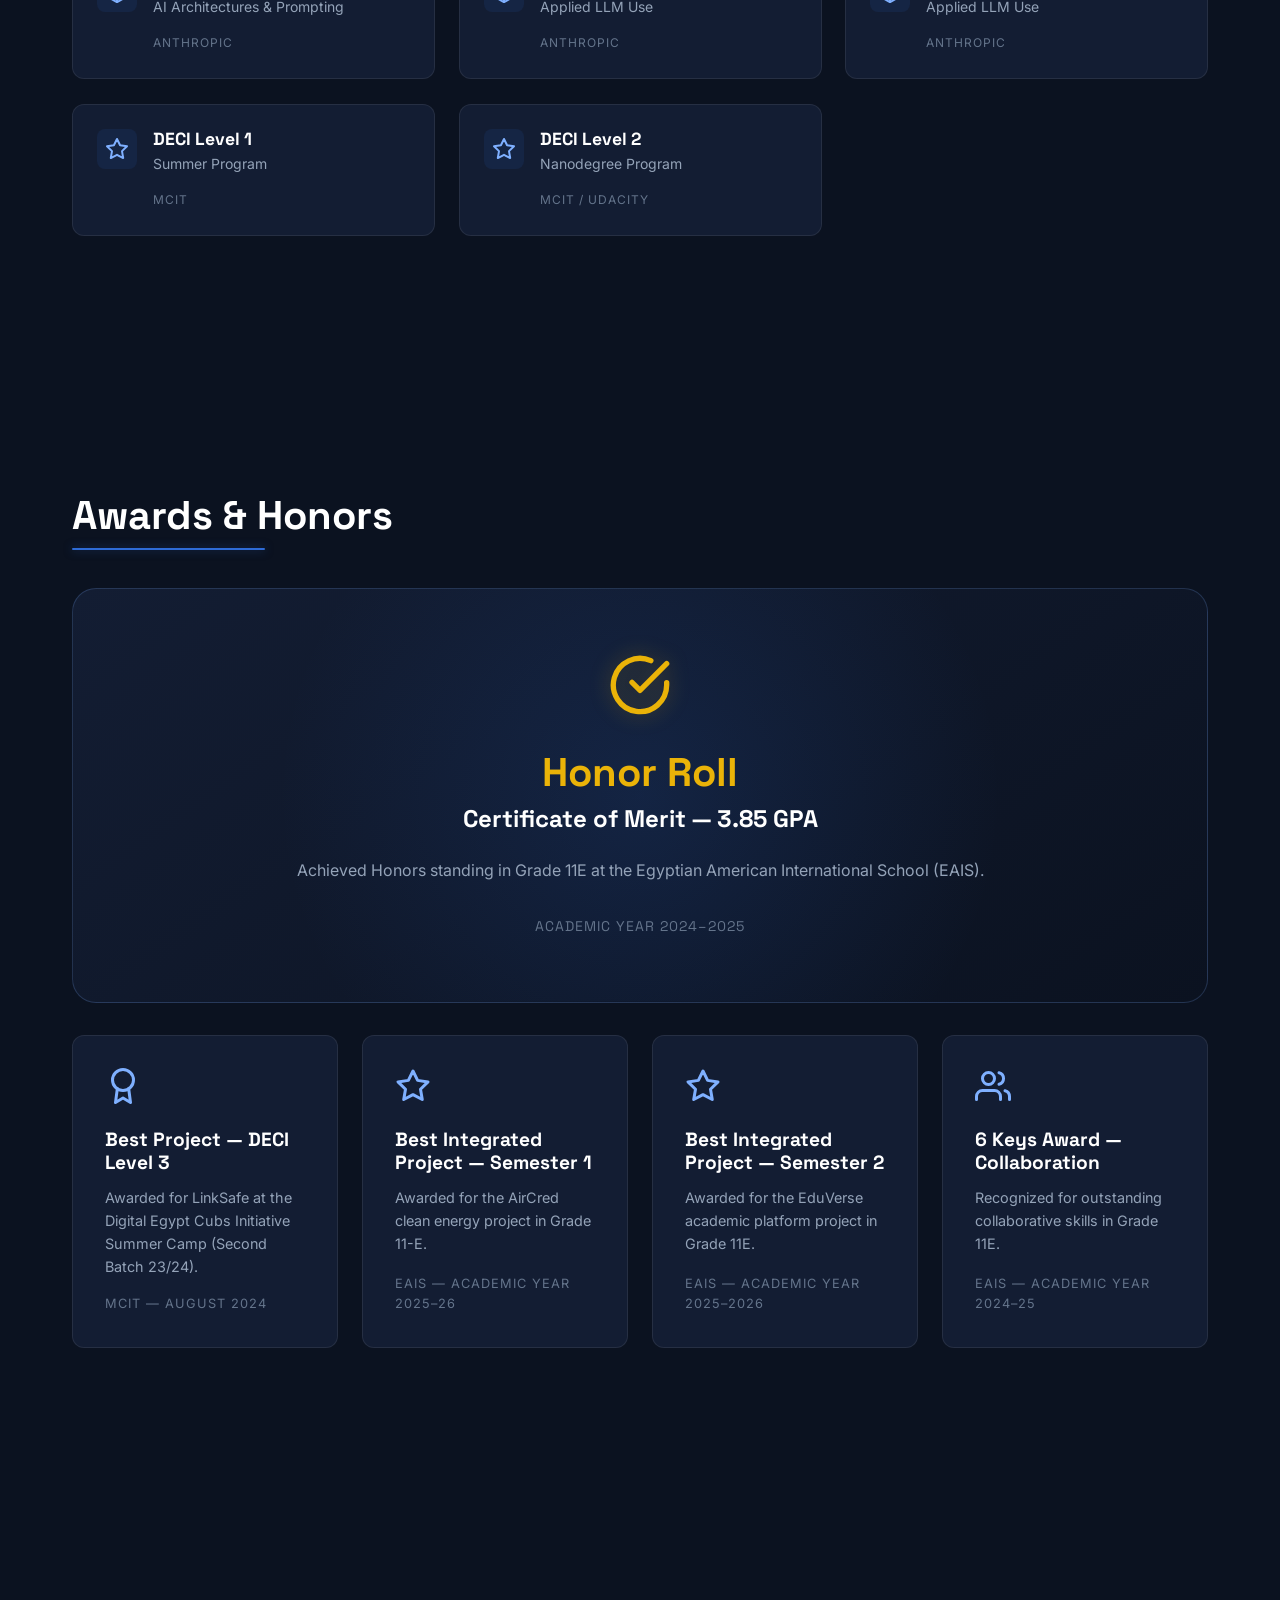
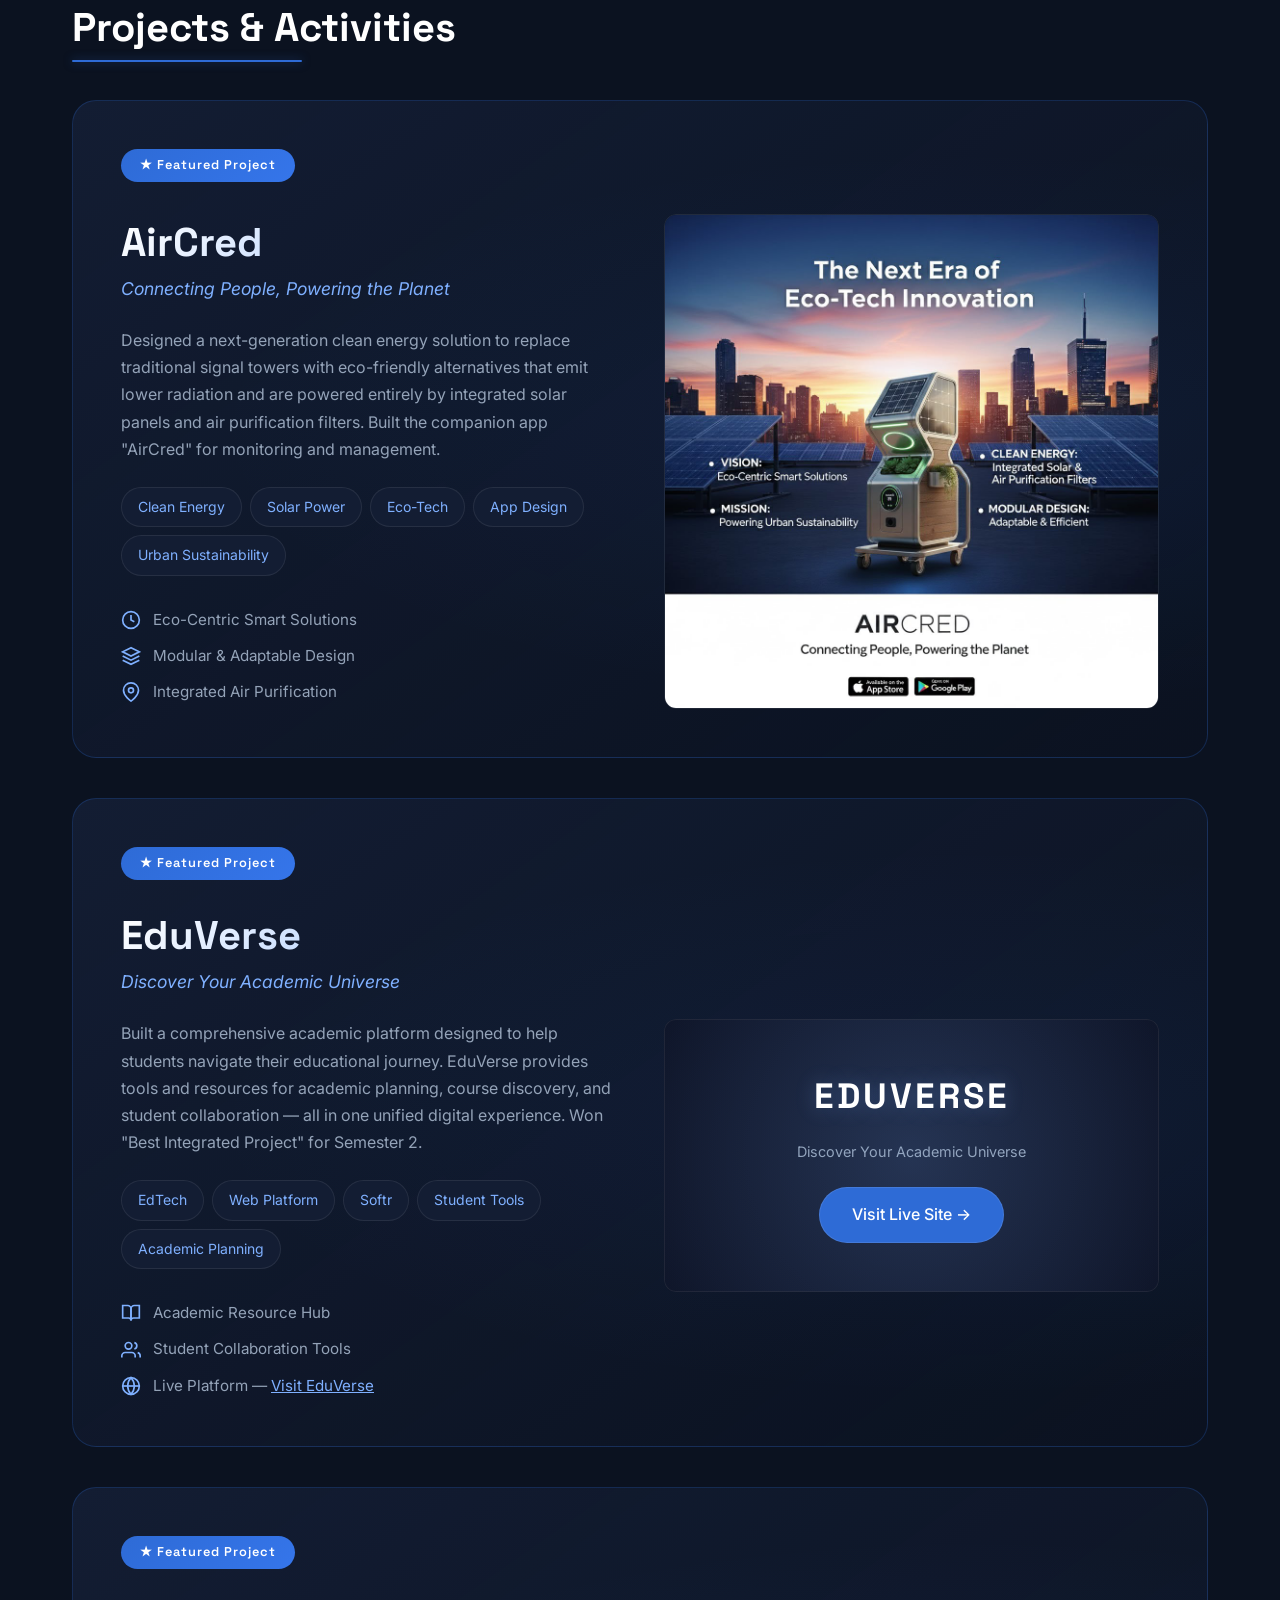
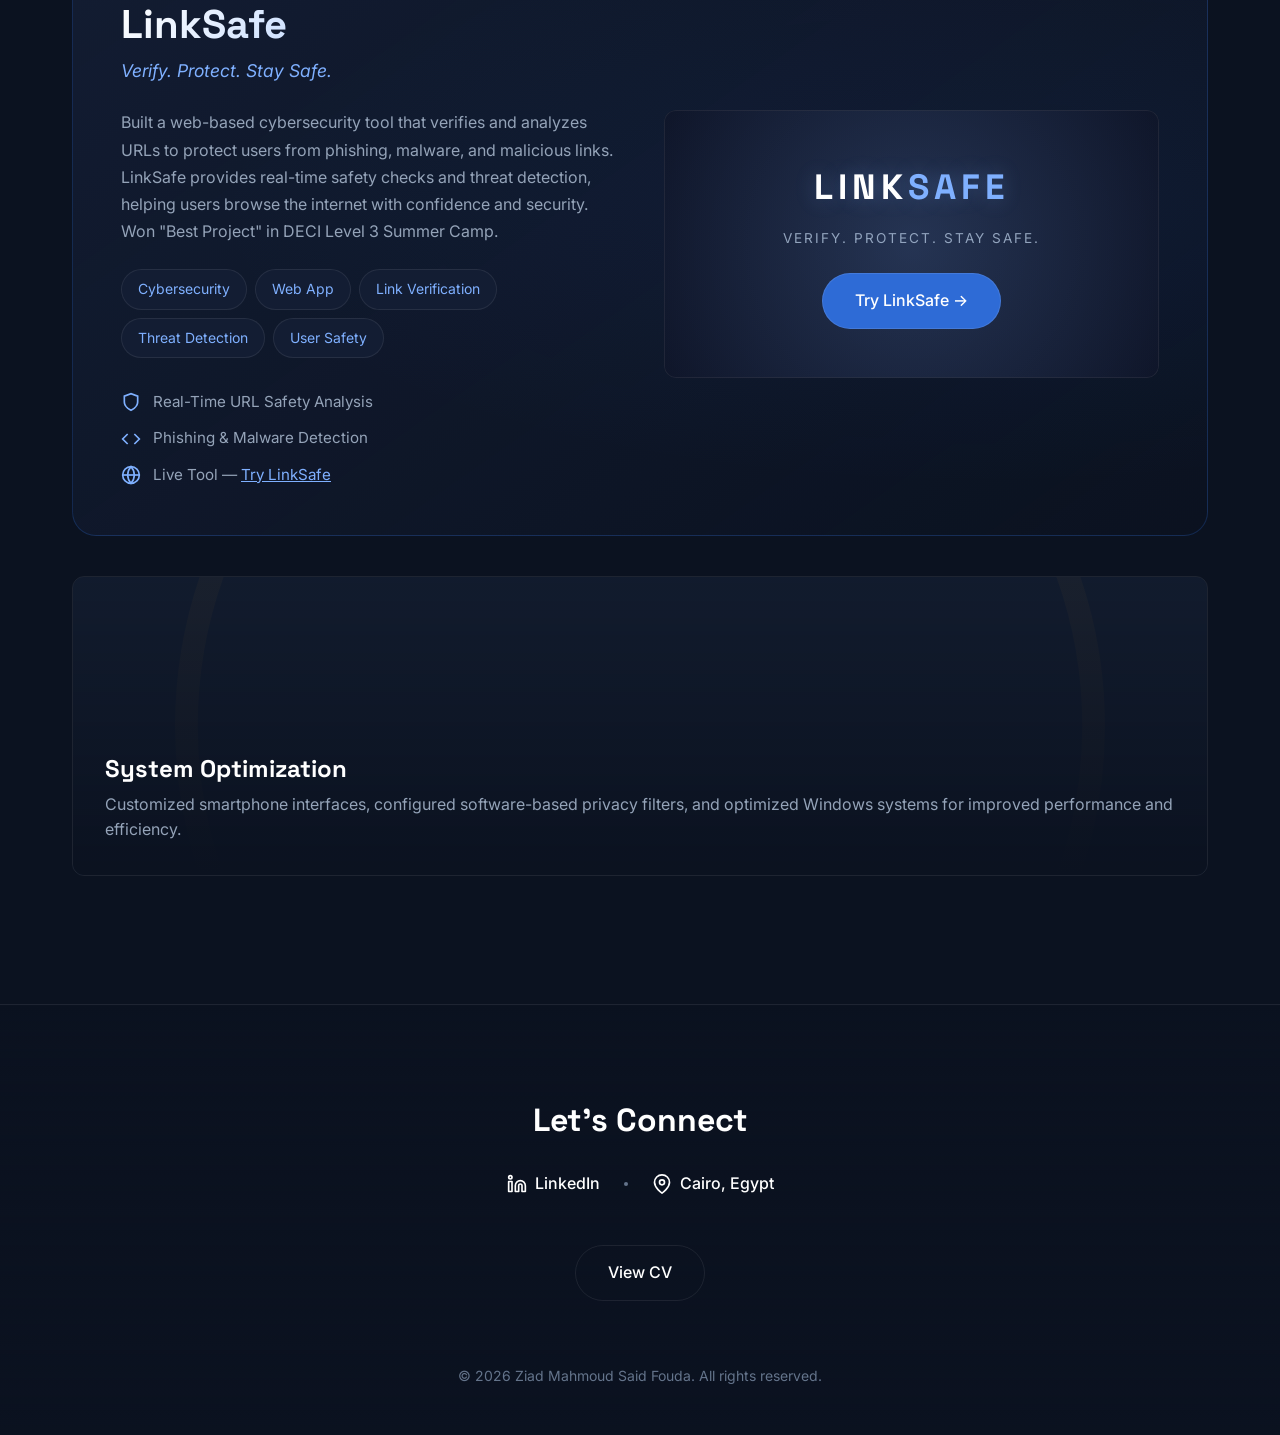
==== commit c7674fc5: "Add files via upload" ====
--- a/ziad-portfolio/index.html
+++ b/ziad-portfolio/index.html
@@ -305,13 +305,13 @@
 
                 <!-- Awards Grid -->
                 <div class="awards-grid">
-                    <!-- DECI Premium Award -->
+                    <!-- DECI Premium Award / Best Project -->
                     <div class="award-card reveal-up">
                         <div class="award-icon">
                             <svg viewBox="0 0 24 24" fill="none" stroke="currentColor" stroke-width="2" stroke-linecap="round" stroke-linejoin="round"><circle cx="12" cy="8" r="7"></circle><polyline points="8.21 13.89 7 23 12 20 17 23 15.79 13.88"></polyline></svg>
                         </div>
-                        <h3>Premium Award — DECI</h3>
-                        <p>Certificate of Achievement, Digital Egypt Cubs Initiative Summer Camp (Second Batch 23/24).</p>
+                        <h3>Best Project — DECI Level 3</h3>
+                        <p>Awarded for LinkSafe at the Digital Egypt Cubs Initiative Summer Camp (Second Batch 23/24).</p>
                         <span class="award-meta">MCIT — August 2024</span>
                     </div>
 
@@ -439,7 +439,7 @@
                         <div class="featured-project-info">
                             <h3 class="featured-project-title">LinkSafe</h3>
                             <p class="featured-project-tagline">Verify. Protect. Stay Safe.</p>
-                            <p class="featured-project-desc">Built a web-based cybersecurity tool that verifies and analyzes URLs to protect users from phishing, malware, and malicious links. LinkSafe provides real-time safety checks and threat detection, helping users browse the internet with confidence and security.</p>
+                            <p class="featured-project-desc">Built a web-based cybersecurity tool that verifies and analyzes URLs to protect users from phishing, malware, and malicious links. LinkSafe provides real-time safety checks and threat detection, helping users browse the internet with confidence and security. Won "Best Project" in DECI Level 3 Summer Camp.</p>
                             <div class="featured-project-tags">
                                 <span class="tag">Cybersecurity</span>
                                 <span class="tag">Web App</span>
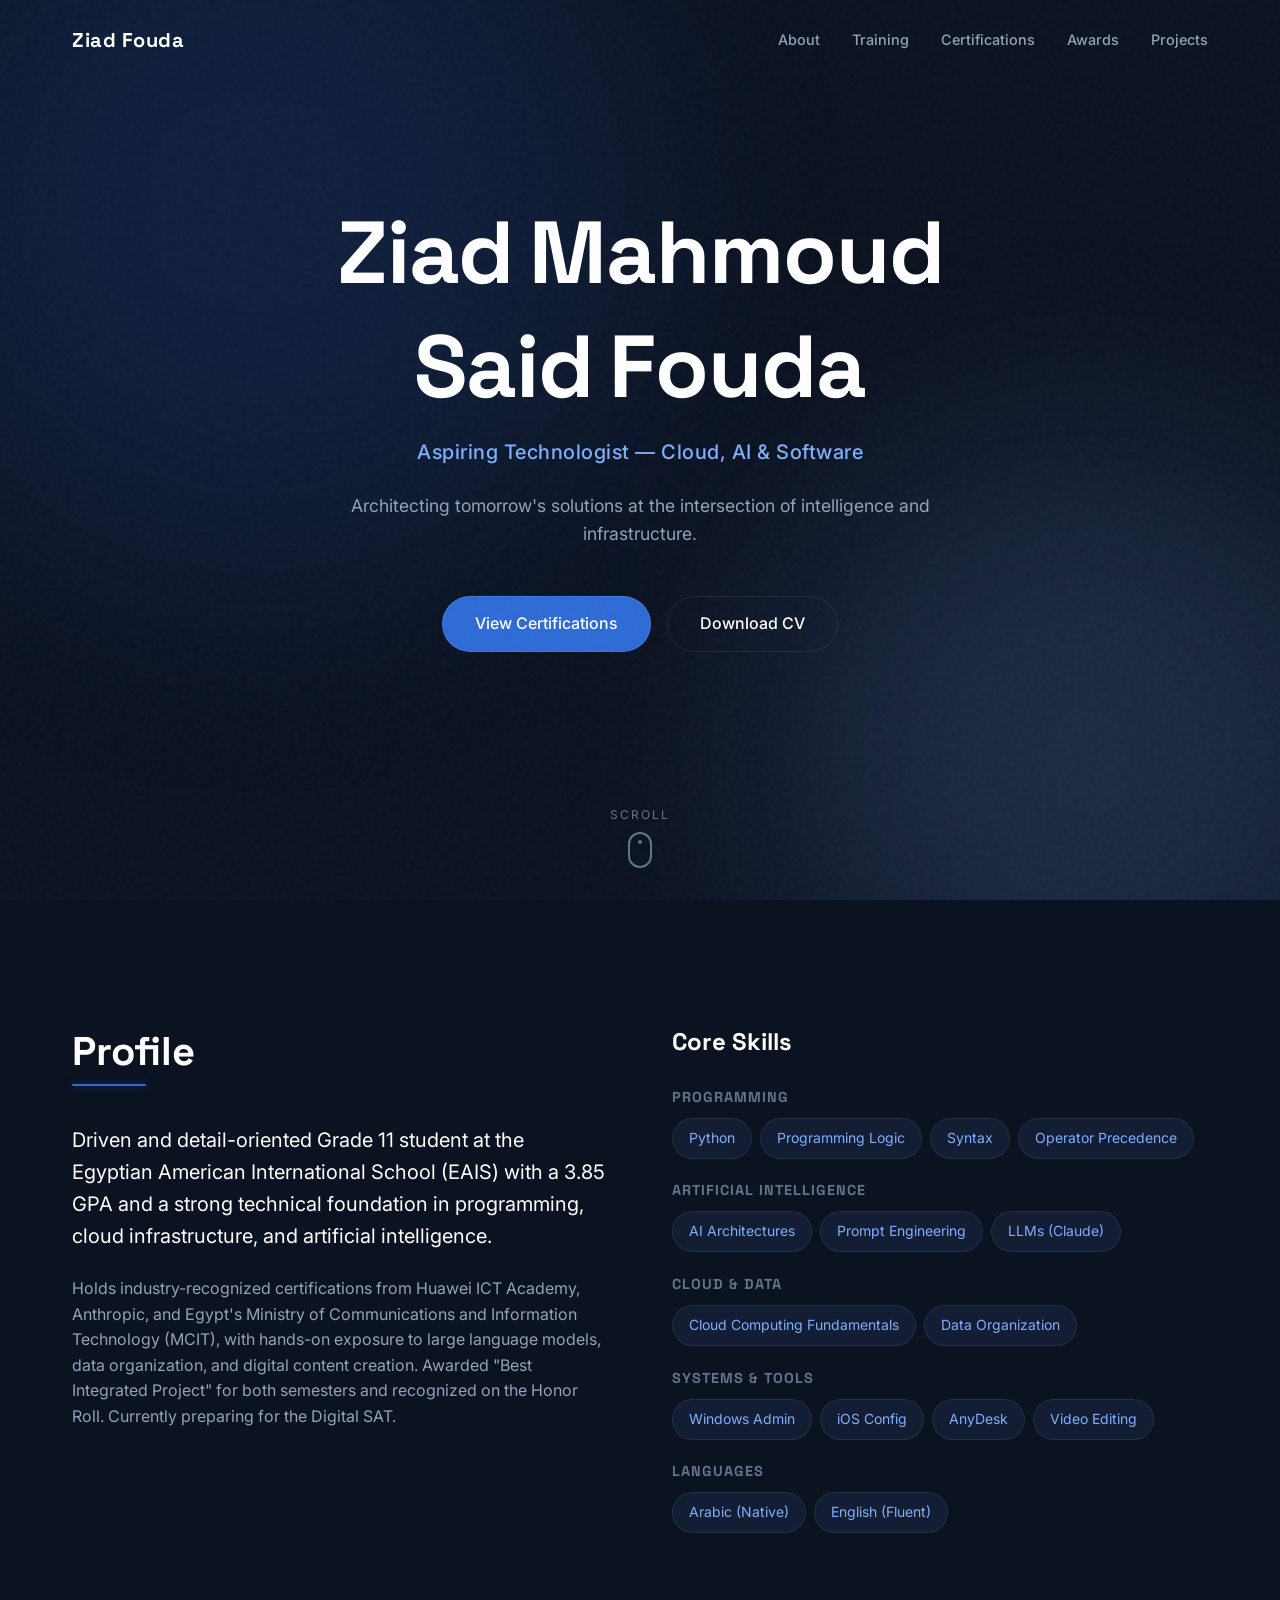
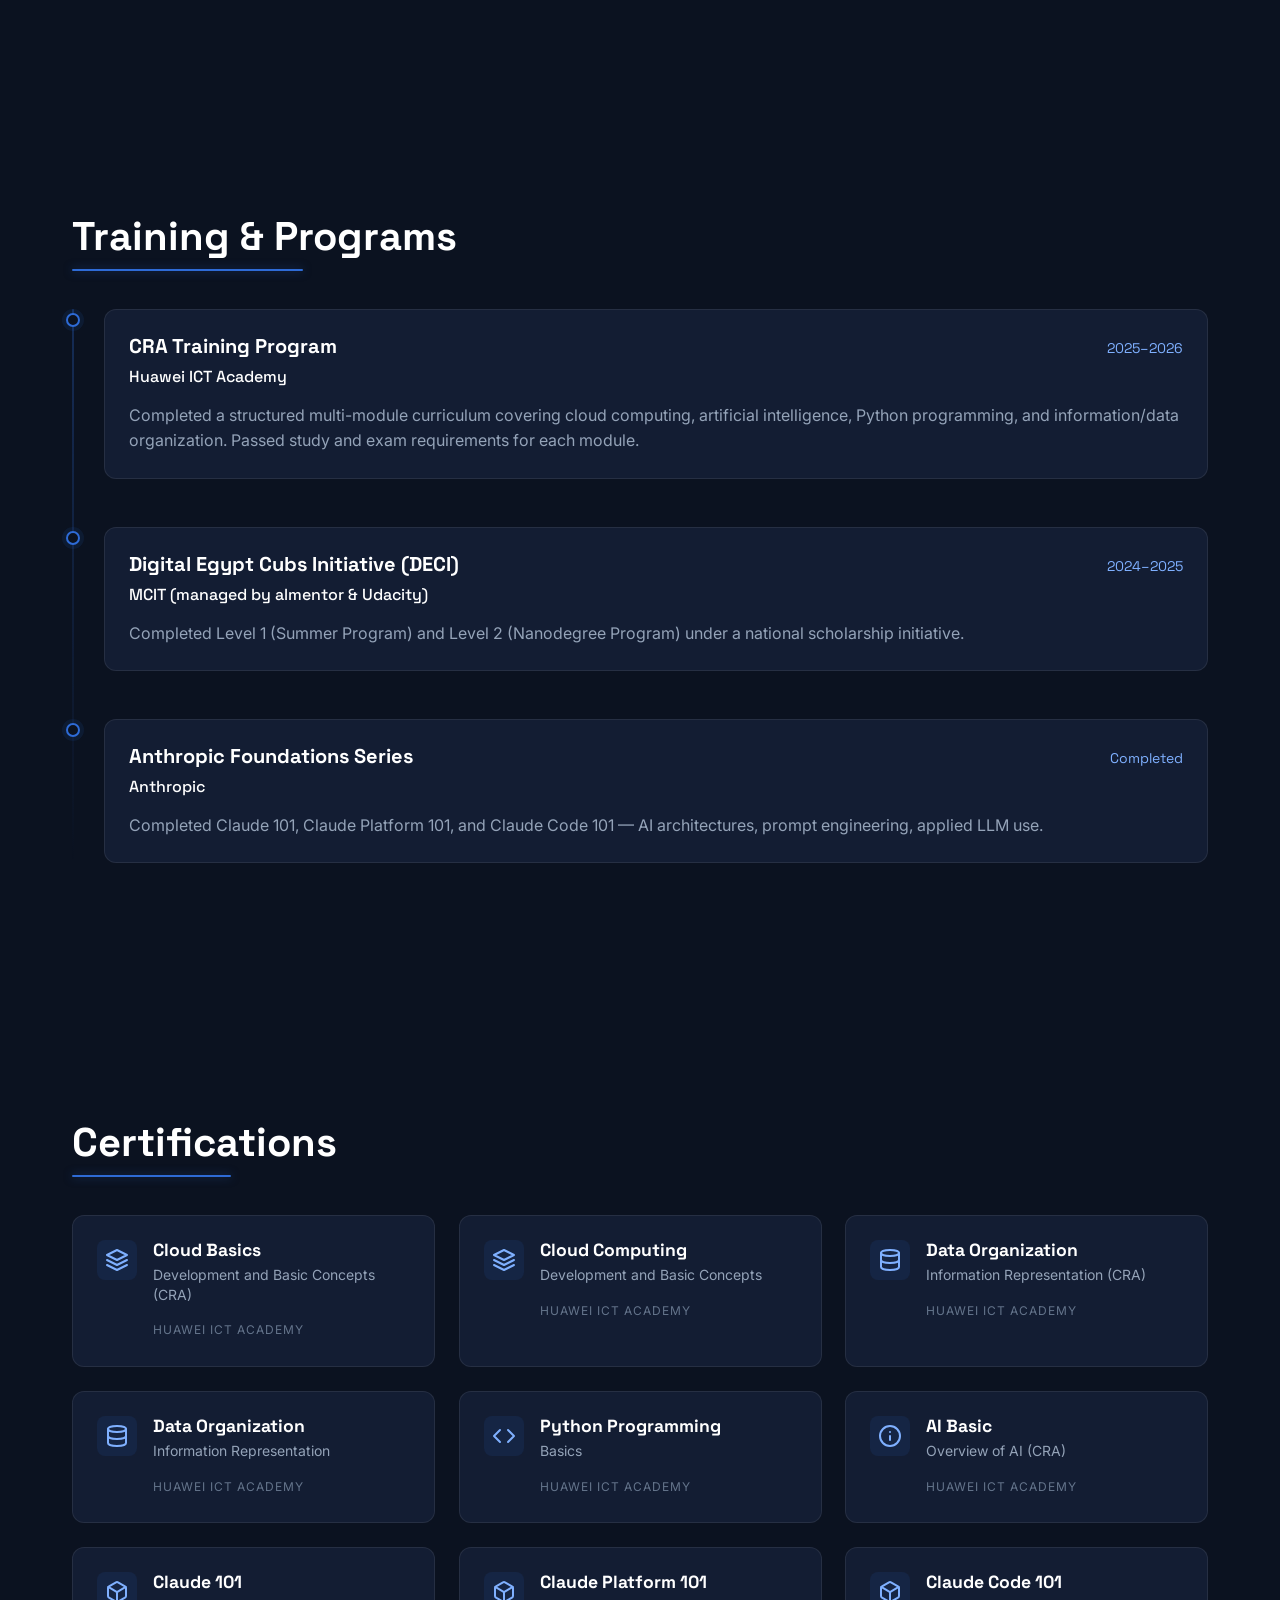
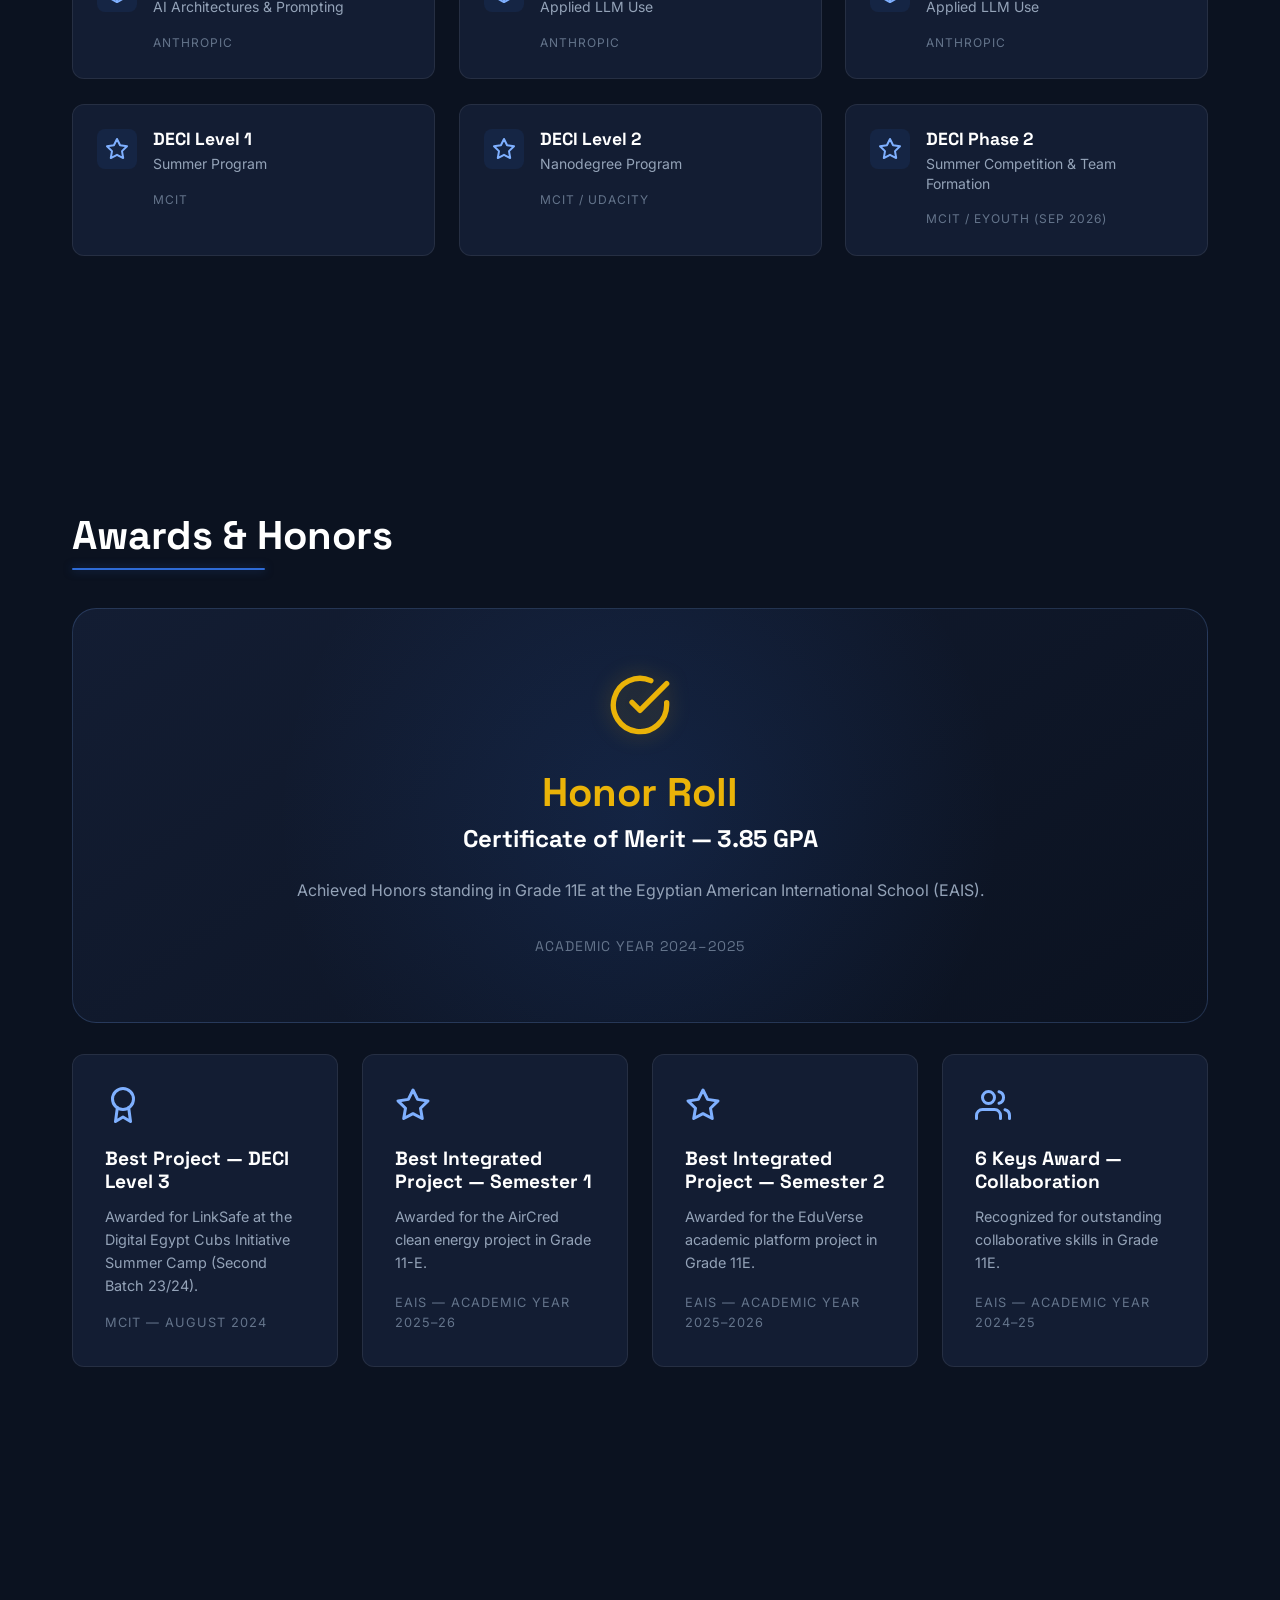
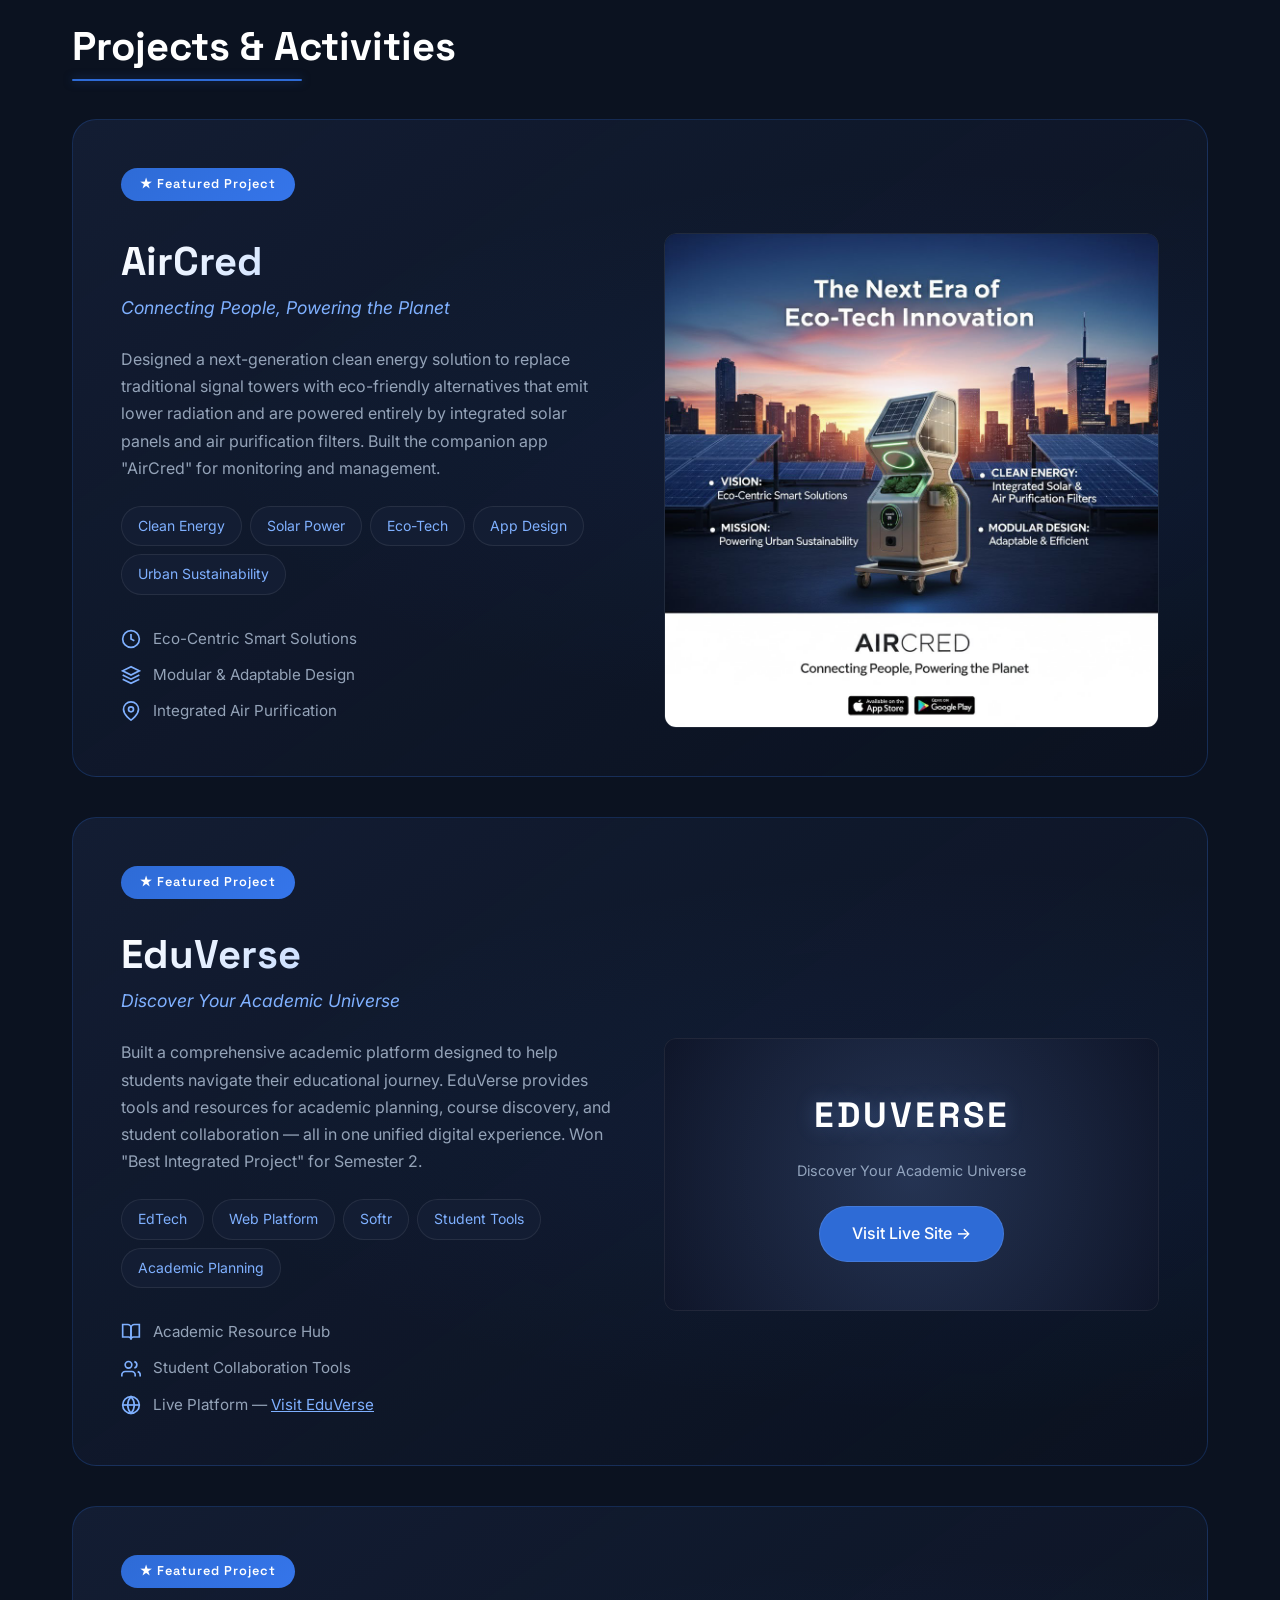
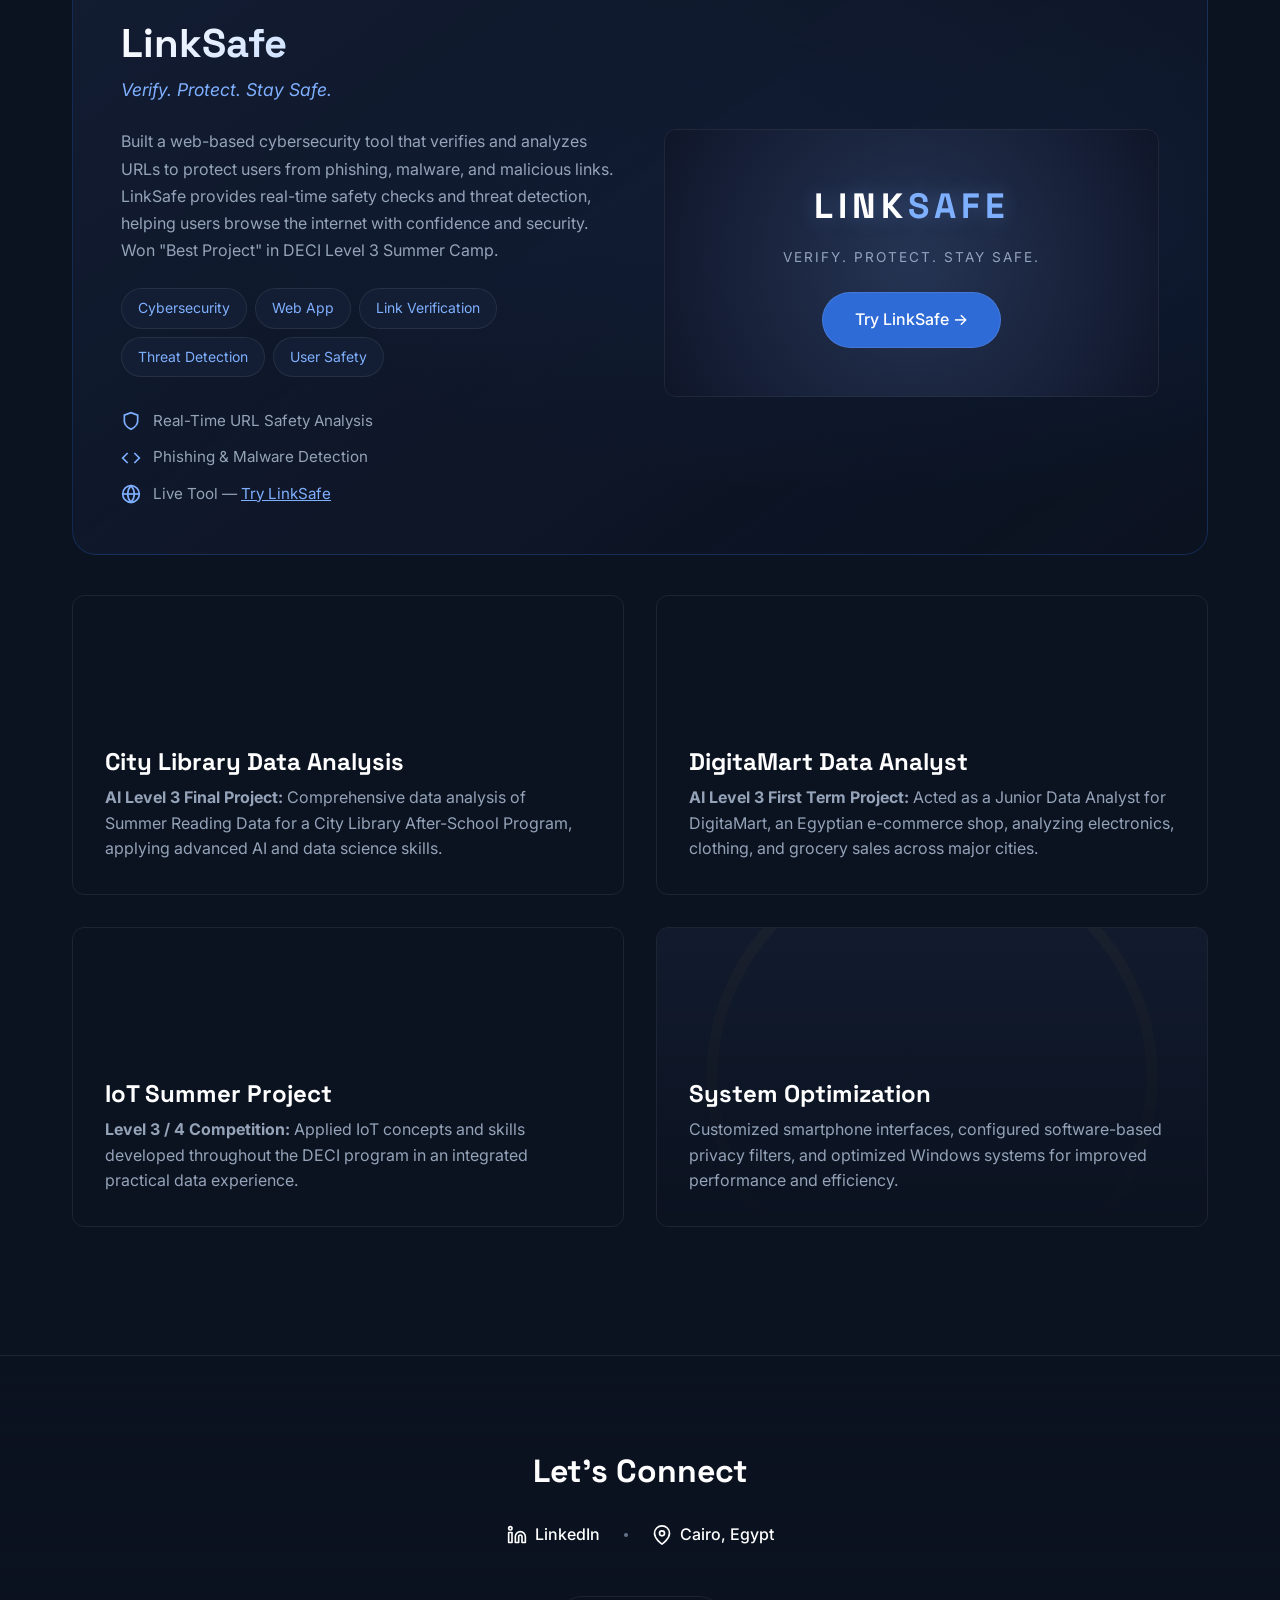
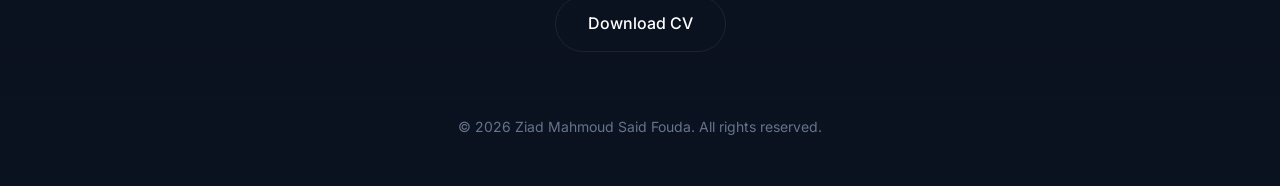
==== commit 343ccf73: "Update portfolio: Add LinkSafe + DECI projects, dynamic background, PDF CV download, DECI Phase 2 ce" ====
--- a/ziad-portfolio/index.html
+++ b/ziad-portfolio/index.html
@@ -280,6 +280,16 @@
                             <span class="cert-issuer">MCIT / Udacity</span>
                         </div>
                     </div>
+                    <div class="cert-card reveal-up delay-2">
+                        <div class="cert-icon">
+                             <svg viewBox="0 0 24 24" fill="none" stroke="currentColor" stroke-width="2" stroke-linecap="round" stroke-linejoin="round"><path d="M12 2l3.09 6.26L22 9.27l-5 4.87 1.18 6.88L12 17.77l-6.18 3.25L7 14.14 2 9.27l6.91-1.01L12 2z"></path></svg>
+                        </div>
+                        <div class="cert-info">
+                            <h3>DECI Phase 2</h3>
+                            <p>Summer Competition & Team Formation</p>
+                            <span class="cert-issuer">MCIT / Eyouth (Sep 2026)</span>
+                        </div>
+                    </div>
                 </div>
             </div>
         </section>
@@ -476,6 +486,24 @@
                 </div>
 
                 <div class="projects-grid">
+                    <div class="project-card reveal-up">
+                        <div class="project-content">
+                            <h3>City Library Data Analysis</h3>
+                            <p><strong>AI Level 3 Final Project:</strong> Comprehensive data analysis of Summer Reading Data for a City Library After-School Program, applying advanced AI and data science skills.</p>
+                        </div>
+                    </div>
+                    <div class="project-card reveal-up delay-1">
+                        <div class="project-content">
+                            <h3>DigitaMart Data Analyst</h3>
+                            <p><strong>AI Level 3 First Term Project:</strong> Acted as a Junior Data Analyst for DigitaMart, an Egyptian e-commerce shop, analyzing electronics, clothing, and grocery sales across major cities.</p>
+                        </div>
+                    </div>
+                    <div class="project-card reveal-up delay-2">
+                        <div class="project-content">
+                            <h3>IoT Summer Project</h3>
+                            <p><strong>Level 3 / 4 Competition:</strong> Applied IoT concepts and skills developed throughout the DECI program in an integrated practical data experience.</p>
+                        </div>
+                    </div>
                     <div class="project-card reveal-up delay-1">
                         <div class="project-content">
                             <h3>System Optimization</h3>
@@ -503,8 +531,8 @@
                         Cairo, Egypt
                     </span>
                 </div>
-                <a href="cv.html" target="_blank" class="btn btn-secondary footer-btn">
-                    <span class="btn-text">View CV</span>
+                <a href="cv.html?download=true" target="_blank" class="btn btn-secondary footer-btn">
+                    <span class="btn-text">Download CV</span>
                 </a>
                 <p class="footer-copy">© 2026 Ziad Mahmoud Said Fouda. All rights reserved.</p>
             </div>
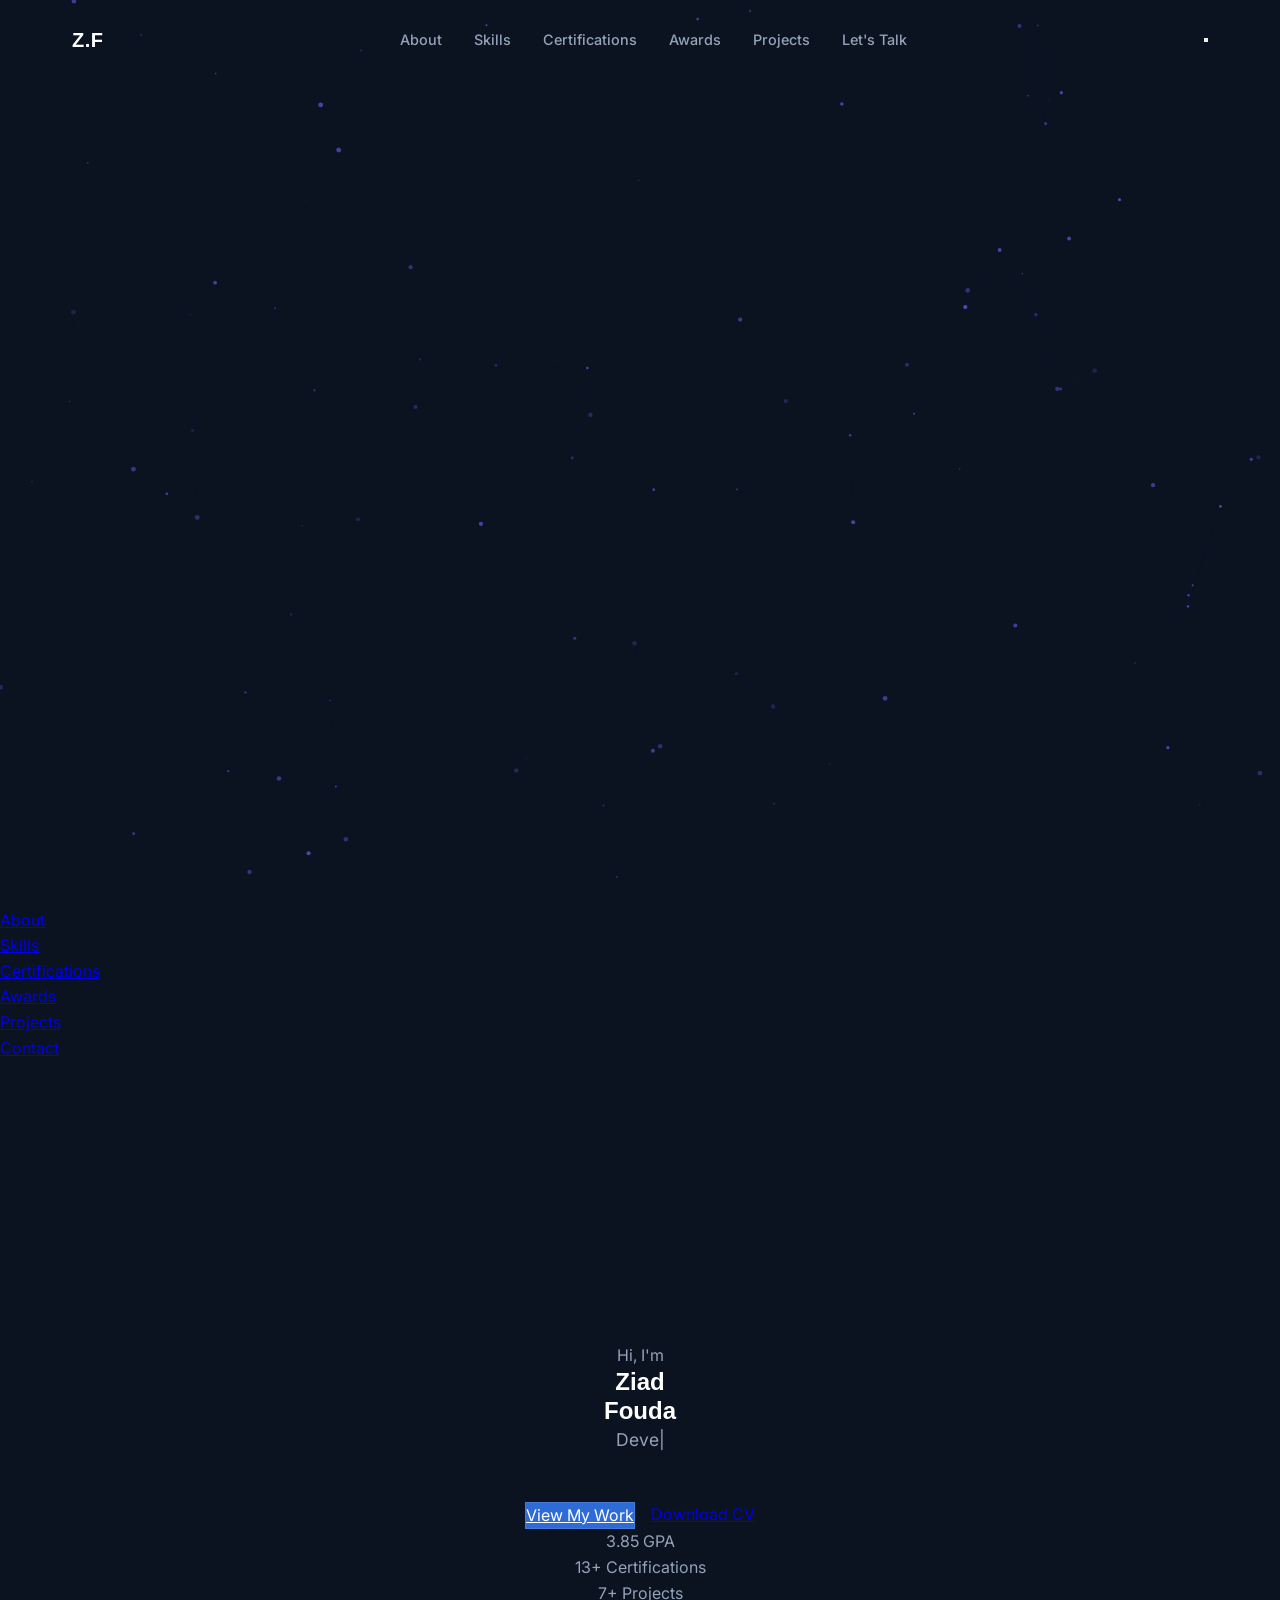
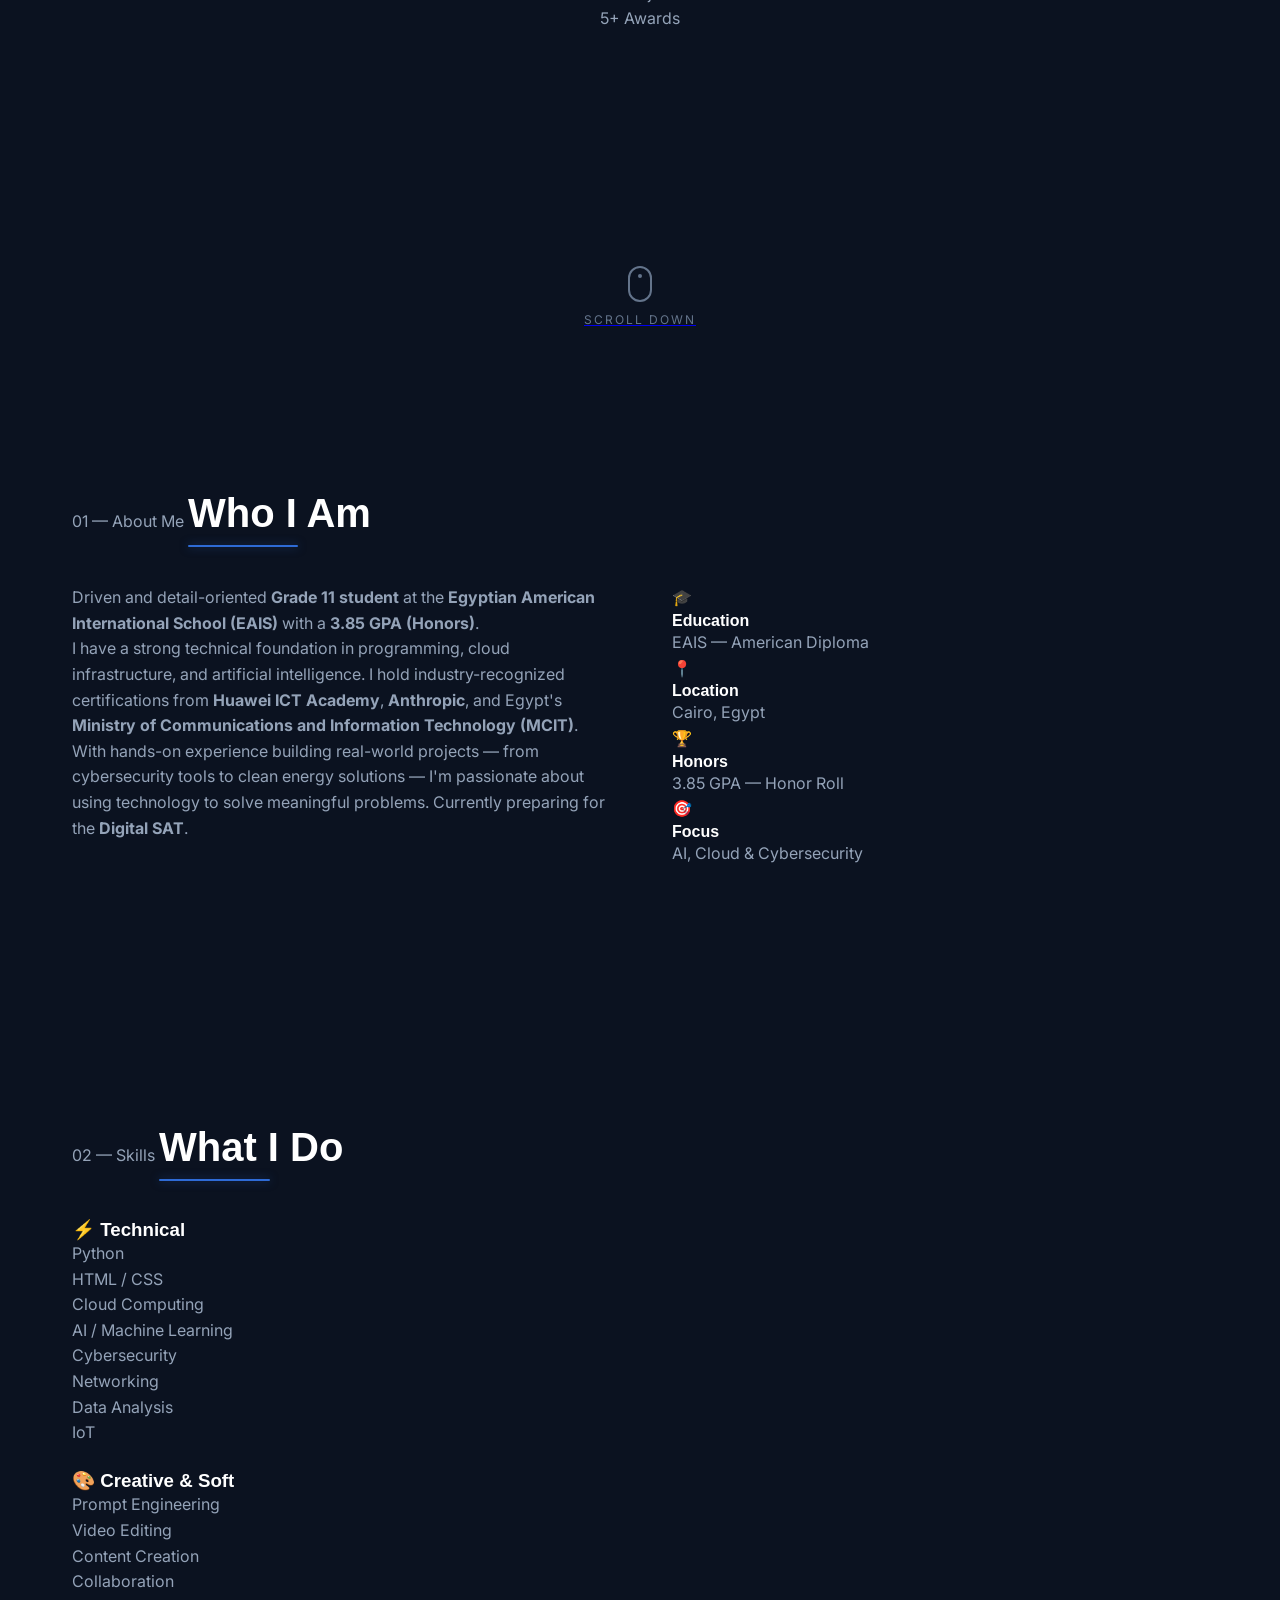
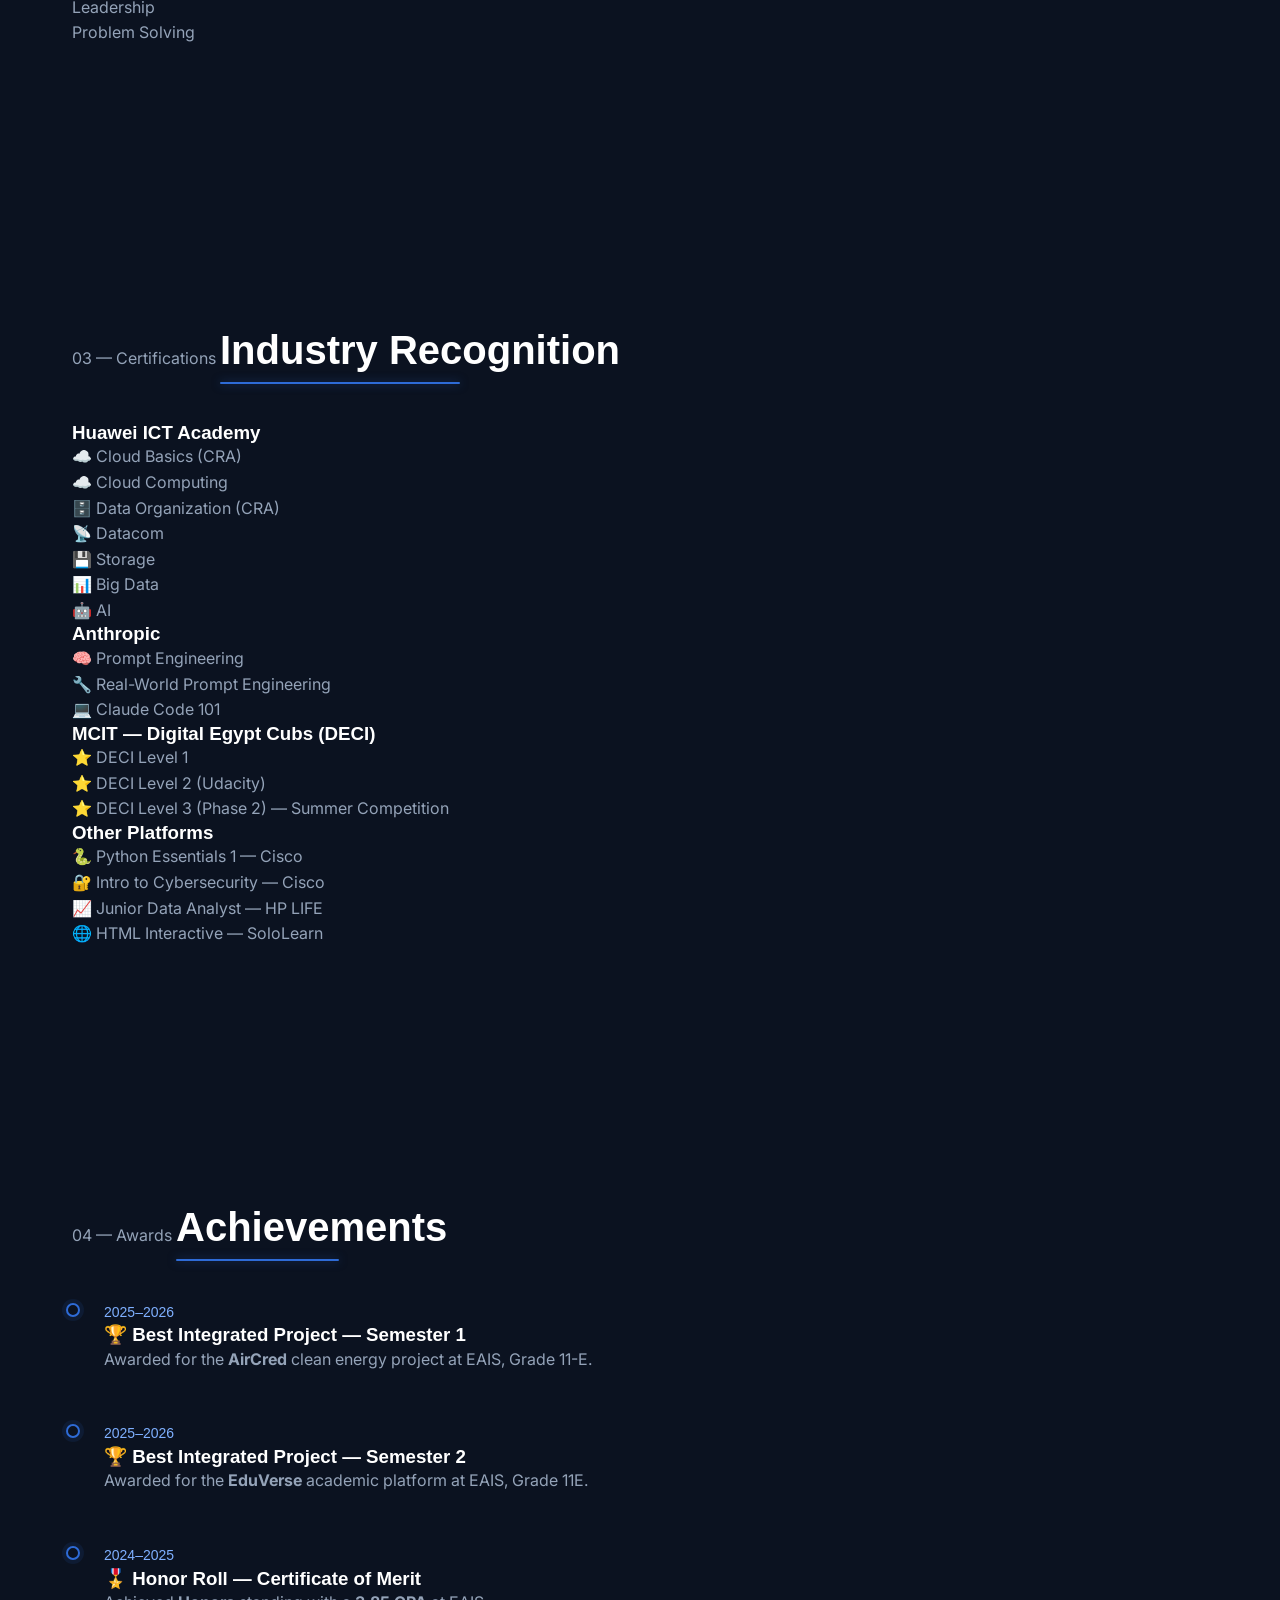
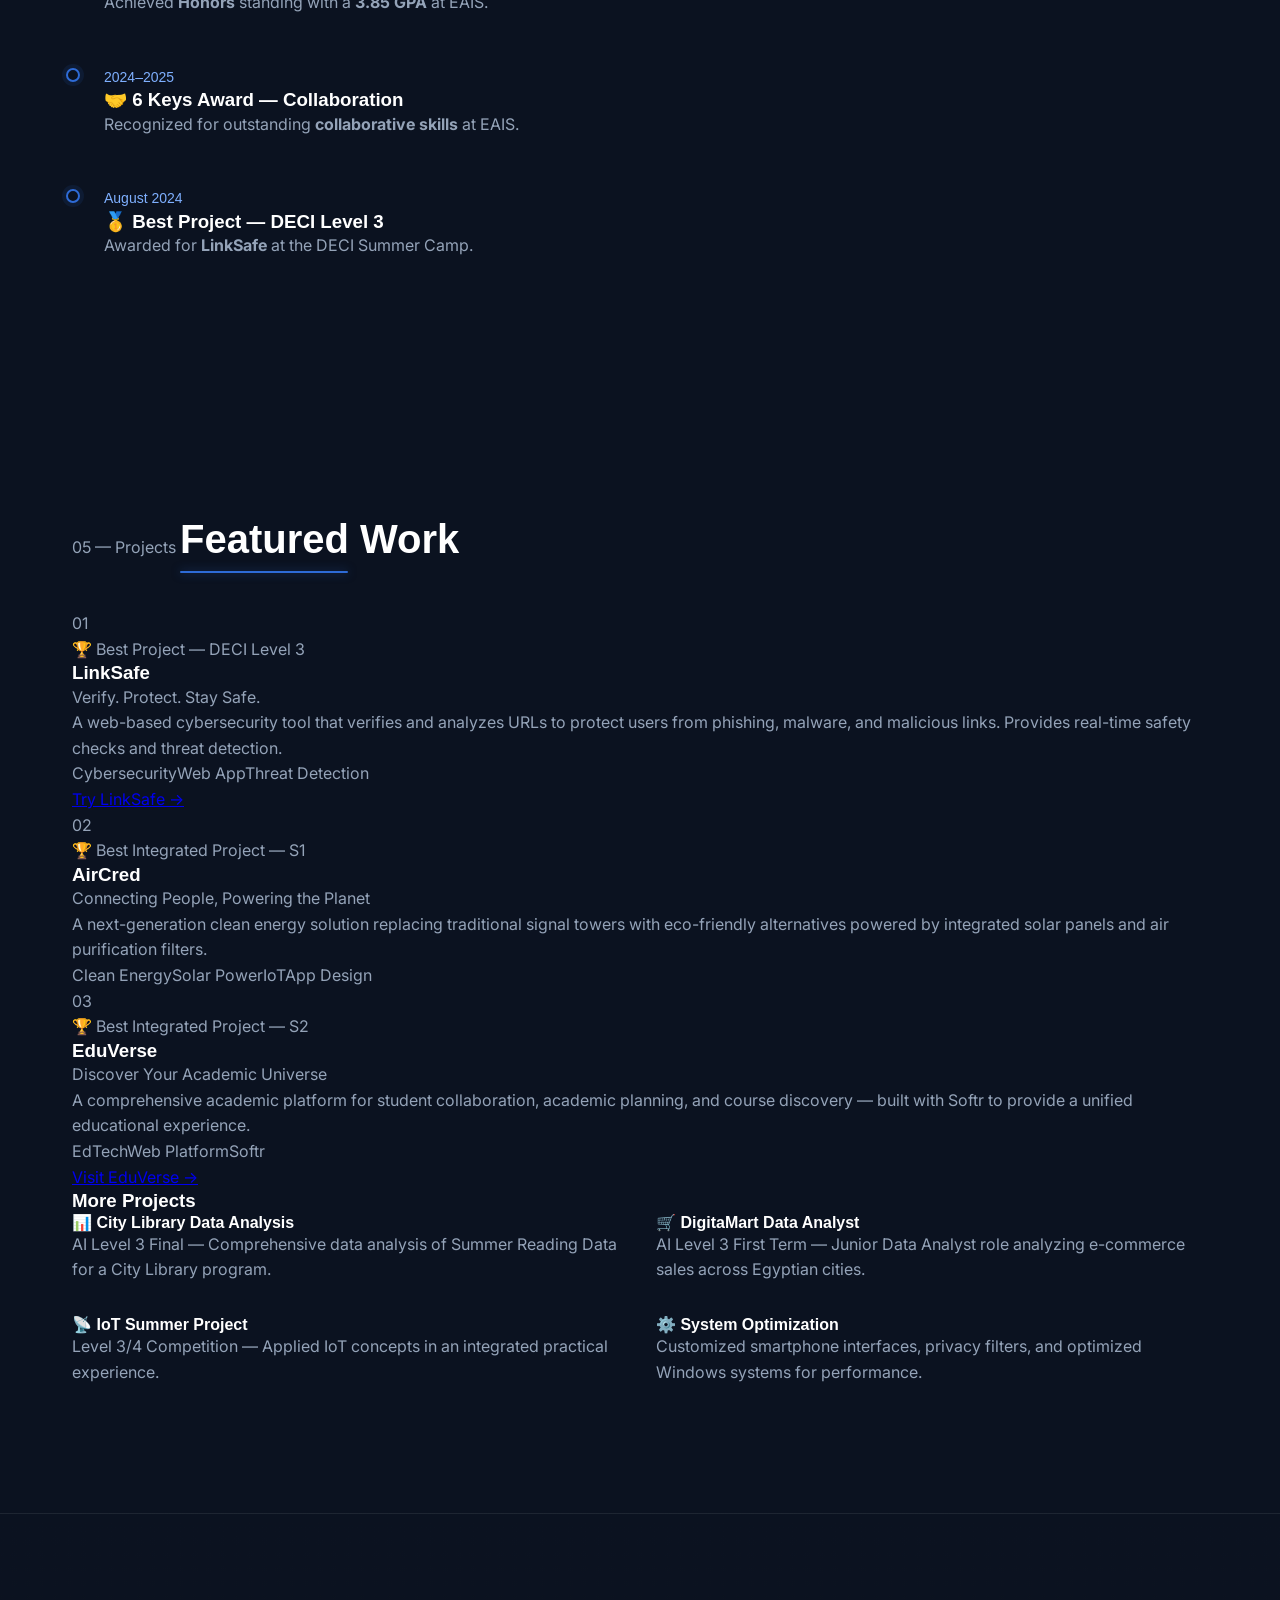
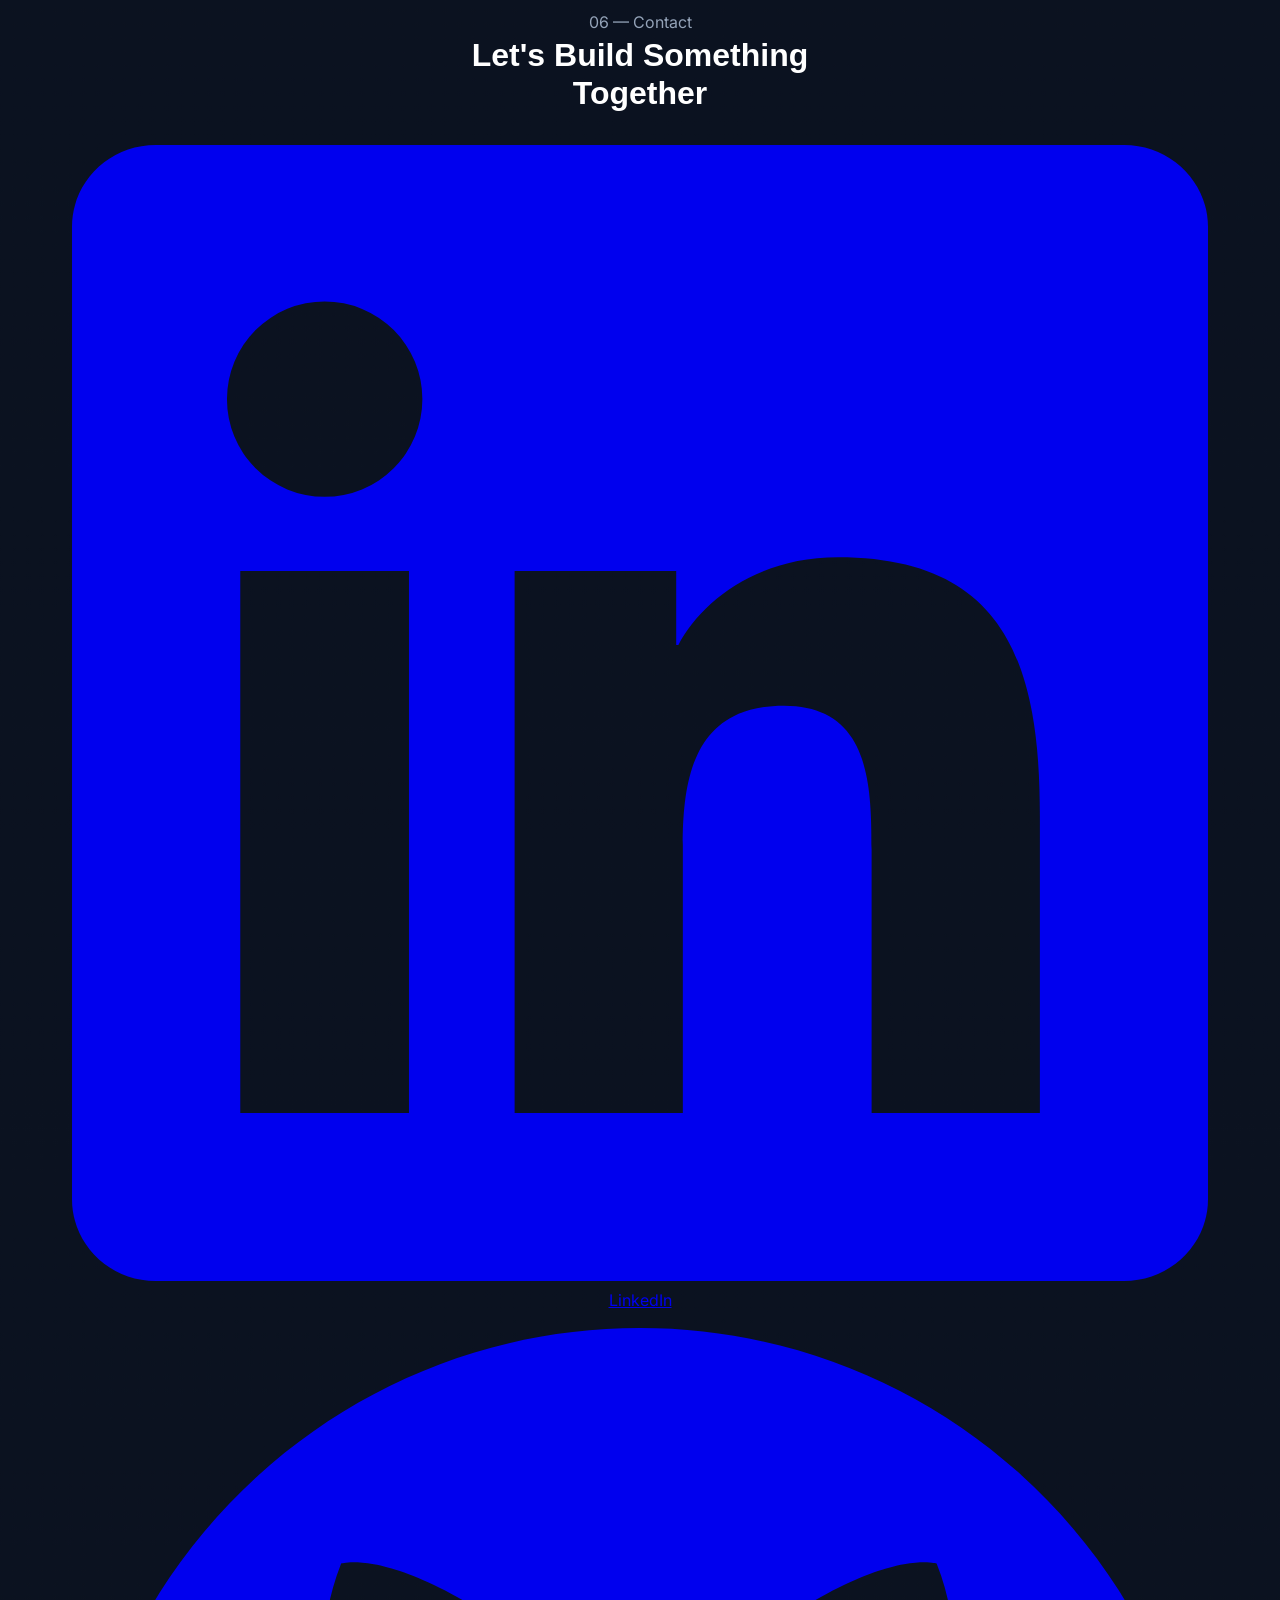
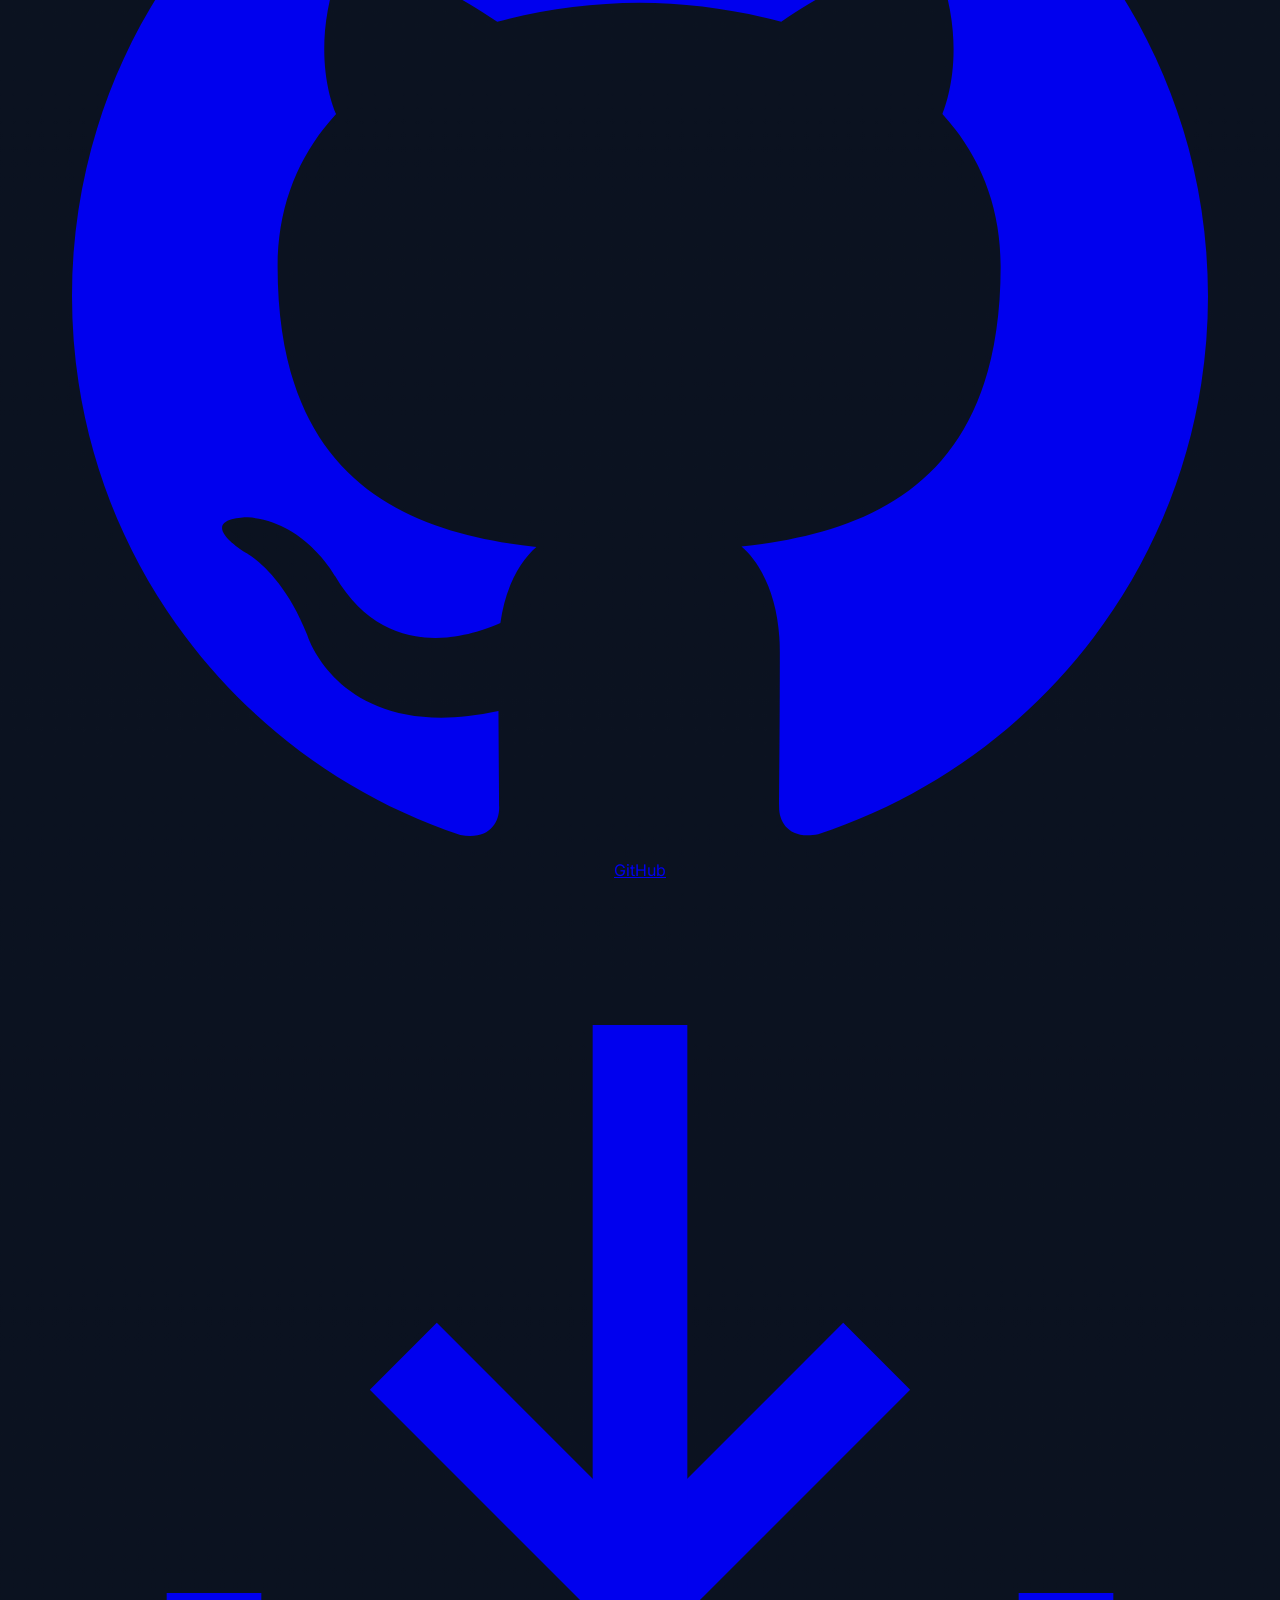
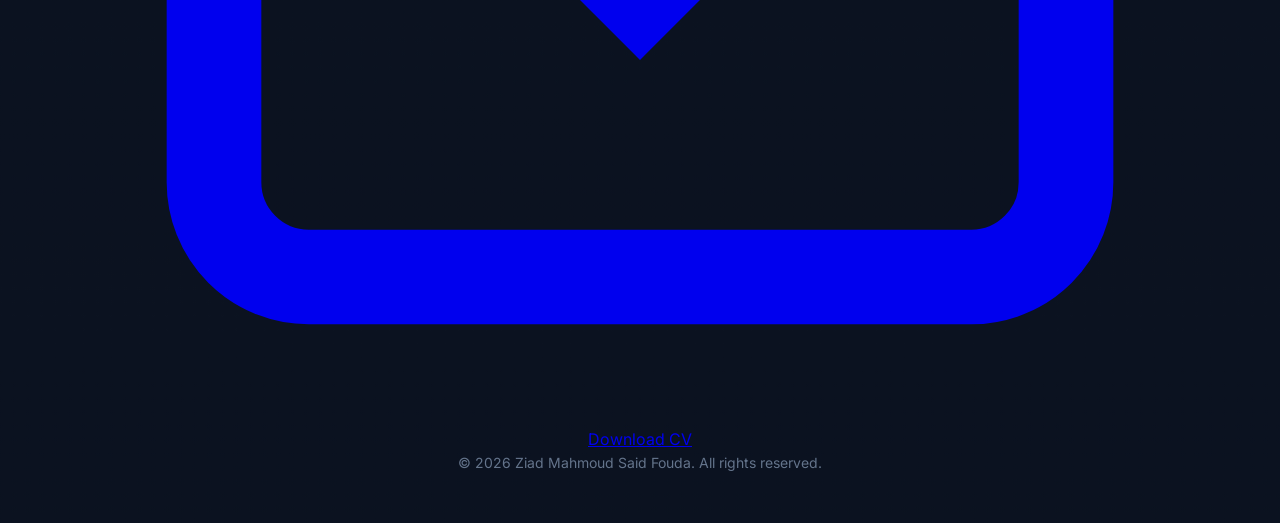
==== commit c9f62eb9: "Update DECI cert to mention Level 3" ====
--- a/ziad-portfolio/index.html
+++ b/ziad-portfolio/index.html
@@ -1,116 +1,135 @@
 <!DOCTYPE html>
-<html lang="en" class="dark">
+<html lang="en">
 <head>
     <meta charset="UTF-8">
     <meta name="viewport" content="width=device-width, initial-scale=1.0">
-    <title>Ziad Mahmoud Said Fouda | Portfolio</title>
-    <meta name="description" content="Cinematic personal portfolio of Ziad Mahmoud Said Fouda - Aspiring Technologist in Cloud, AI & Software.">
-    <!-- Fonts -->
+    <title>Ziad Fouda — Portfolio</title>
+    <meta name="description" content="Portfolio of Ziad Mahmoud Said Fouda — Developer, Innovator & Tech Enthusiast.">
     <link rel="preconnect" href="https://fonts.googleapis.com">
     <link rel="preconnect" href="https://fonts.gstatic.com" crossorigin>
-    <link href="https://fonts.googleapis.com/css2?family=Inter:wght@400;500;600&family=Space+Grotesk:wght@500;700&display=swap" rel="stylesheet">
-    <!-- CSS -->
+    <link href="https://fonts.googleapis.com/css2?family=Inter:wght@400;500;600;700&family=Syne:wght@600;700;800&display=swap" rel="stylesheet">
     <link rel="stylesheet" href="style.css">
 </head>
 <body>
+    <!-- Scroll Progress -->
     <div id="progress-bar"></div>
-    <div class="noise-overlay"></div>
-    <div class="gradient-bg"></div>
-
+
+    <!-- Particle Canvas -->
+    <canvas id="particles"></canvas>
+
+    <!-- Navigation -->
     <header id="navbar">
         <div class="nav-container">
-            <a href="#hero" class="nav-logo">Ziad Fouda</a>
+            <a href="#hero" class="nav-logo">Z<span class="logo-dot">.</span>F</a>
             <nav>
                 <ul class="nav-links">
                     <li><a href="#about" class="nav-link">About</a></li>
-                    <li><a href="#training" class="nav-link">Training</a></li>
+                    <li><a href="#skills" class="nav-link">Skills</a></li>
                     <li><a href="#certifications" class="nav-link">Certifications</a></li>
                     <li><a href="#awards" class="nav-link">Awards</a></li>
                     <li><a href="#projects" class="nav-link">Projects</a></li>
+                    <li><a href="#contact" class="nav-link nav-cta">Let's Talk</a></li>
                 </ul>
             </nav>
+            <button class="hamburger" id="hamburger" aria-label="Menu">
+                <span></span><span></span><span></span>
+            </button>
         </div>
     </header>
 
+    <!-- Mobile Menu -->
+    <div class="mobile-menu" id="mobileMenu">
+        <ul>
+            <li><a href="#about">About</a></li>
+            <li><a href="#skills">Skills</a></li>
+            <li><a href="#certifications">Certifications</a></li>
+            <li><a href="#awards">Awards</a></li>
+            <li><a href="#projects">Projects</a></li>
+            <li><a href="#contact">Contact</a></li>
+        </ul>
+    </div>
+
     <main>
-        <!-- Hero Section -->
-        <section id="hero" class="scene">
+        <!-- Hero -->
+        <section id="hero">
             <div class="hero-content">
-                <h1 class="hero-title">
-                    <span class="stagger-word">Ziad</span>
-                    <span class="stagger-word">Mahmoud</span>
-                    <span class="stagger-word">Said</span>
-                    <span class="stagger-word">Fouda</span>
-                </h1>
-                <p class="hero-role reveal-up">Aspiring Technologist — Cloud, AI & Software</p>
-                <p class="hero-tagline reveal-up delay-1">Architecting tomorrow's solutions at the intersection of intelligence and infrastructure.</p>
-                <div class="hero-cta reveal-up delay-2">
-                    <a href="#certifications" class="btn btn-primary">
-                        <span class="btn-text">View Certifications</span>
-                        <div class="btn-glow"></div>
-                    </a>
-                    <a href="cv.pdf" download class="btn btn-secondary">
-                        <span class="btn-text">Download CV</span>
-                    </a>
-                </div>
-            </div>
-            <div class="scroll-indicator">
-                <span>Scroll</span>
-                <div class="mouse">
-                    <div class="wheel"></div>
-                </div>
-            </div>
+                <p class="hero-greeting anim-up">Hi, I'm</p>
+                <h1 class="hero-name anim-up delay-1">Ziad<br><span class="gradient-text">Fouda</span></h1>
+                <p class="hero-tagline anim-up delay-2">
+                    <span id="typewriter"></span><span class="cursor">|</span>
+                </p>
+                <div class="hero-cta anim-up delay-3">
+                    <a href="#projects" class="btn-primary">View My Work</a>
+                    <a href="cv.html?download=true" target="_blank" class="btn-outline">Download CV</a>
+                </div>
+                <div class="hero-stats anim-up delay-4">
+                    <div class="hero-stat">
+                        <span class="stat-num" data-target="3.85" data-decimal="true">0</span>
+                        <span class="stat-label">GPA</span>
+                    </div>
+                    <div class="hero-stat-divider"></div>
+                    <div class="hero-stat">
+                        <span class="stat-num" data-target="13">0</span><span class="stat-plus">+</span>
+                        <span class="stat-label">Certifications</span>
+                    </div>
+                    <div class="hero-stat-divider"></div>
+                    <div class="hero-stat">
+                        <span class="stat-num" data-target="7">0</span><span class="stat-plus">+</span>
+                        <span class="stat-label">Projects</span>
+                    </div>
+                    <div class="hero-stat-divider"></div>
+                    <div class="hero-stat">
+                        <span class="stat-num" data-target="5">0</span><span class="stat-plus">+</span>
+                        <span class="stat-label">Awards</span>
+                    </div>
+                </div>
+            </div>
+            <a href="#about" class="scroll-indicator">
+                <div class="mouse"><div class="wheel"></div></div>
+                <span>Scroll Down</span>
+            </a>
         </section>
 
-        <!-- About Section -->
-        <section id="about" class="scene">
+        <!-- About -->
+        <section id="about" class="section">
             <div class="container">
+                <div class="section-header">
+                    <span class="section-tag reveal">01 — About Me</span>
+                    <h2 class="section-title reveal">Who I Am</h2>
+                </div>
                 <div class="about-grid">
-                    <div class="about-text reveal-up">
-                        <h2 class="section-title">Profile</h2>
-                        <p class="lead">Driven and detail-oriented Grade 11 student at the Egyptian American International School (EAIS) with a 3.85 GPA and a strong technical foundation in programming, cloud infrastructure, and artificial intelligence.</p>
-                        <p>Holds industry-recognized certifications from Huawei ICT Academy, Anthropic, and Egypt's Ministry of Communications and Information Technology (MCIT), with hands-on exposure to large language models, data organization, and digital content creation. Awarded "Best Integrated Project" for both semesters and recognized on the Honor Roll. Currently preparing for the Digital SAT.</p>
-                    </div>
-                    <div class="about-skills">
-                        <h3 class="subsection-title reveal-up">Core Skills</h3>
-                        <div class="skill-category reveal-up delay-1">
-                            <h4>Programming</h4>
-                            <div class="skill-tags">
-                                <span class="tag">Python</span>
-                                <span class="tag">Programming Logic</span>
-                                <span class="tag">Syntax</span>
-                                <span class="tag">Operator Precedence</span>
-                            </div>
-                        </div>
-                        <div class="skill-category reveal-up delay-2">
-                            <h4>Artificial Intelligence</h4>
-                            <div class="skill-tags">
-                                <span class="tag">AI Architectures</span>
-                                <span class="tag">Prompt Engineering</span>
-                                <span class="tag">LLMs (Claude)</span>
-                            </div>
-                        </div>
-                        <div class="skill-category reveal-up delay-3">
-                            <h4>Cloud & Data</h4>
-                            <div class="skill-tags">
-                                <span class="tag">Cloud Computing Fundamentals</span>
-                                <span class="tag">Data Organization</span>
-                            </div>
-                        </div>
-                        <div class="skill-category reveal-up delay-4">
-                            <h4>Systems & Tools</h4>
-                            <div class="skill-tags">
-                                <span class="tag">Windows Admin</span>
-                                <span class="tag">iOS Config</span>
-                                <span class="tag">AnyDesk</span>
-                                <span class="tag">Video Editing</span>
-                            </div>
-                        </div>
-                        <div class="skill-category reveal-up delay-5">
-                            <h4>Languages</h4>
-                            <div class="skill-tags">
-                                <span class="tag">Arabic (Native)</span>
-                                <span class="tag">English (Fluent)</span>
+                    <div class="about-text reveal">
+                        <p class="about-lead">Driven and detail-oriented <strong>Grade 11 student</strong> at the <strong>Egyptian American International School (EAIS)</strong> with a <strong>3.85 GPA (Honors)</strong>.</p>
+                        <p>I have a strong technical foundation in programming, cloud infrastructure, and artificial intelligence. I hold industry-recognized certifications from <strong>Huawei ICT Academy</strong>, <strong>Anthropic</strong>, and Egypt's <strong>Ministry of Communications and Information Technology (MCIT)</strong>.</p>
+                        <p>With hands-on experience building real-world projects — from cybersecurity tools to clean energy solutions — I'm passionate about using technology to solve meaningful problems. Currently preparing for the <strong>Digital SAT</strong>.</p>
+                    </div>
+                    <div class="about-details reveal delay-1">
+                        <div class="detail-card">
+                            <span class="detail-icon">🎓</span>
+                            <div>
+                                <h4>Education</h4>
+                                <p>EAIS — American Diploma</p>
+                            </div>
+                        </div>
+                        <div class="detail-card">
+                            <span class="detail-icon">📍</span>
+                            <div>
+                                <h4>Location</h4>
+                                <p>Cairo, Egypt</p>
+                            </div>
+                        </div>
+                        <div class="detail-card">
+                            <span class="detail-icon">🏆</span>
+                            <div>
+                                <h4>Honors</h4>
+                                <p>3.85 GPA — Honor Roll</p>
+                            </div>
+                        </div>
+                        <div class="detail-card">
+                            <span class="detail-icon">🎯</span>
+                            <div>
+                                <h4>Focus</h4>
+                                <p>AI, Cloud & Cybersecurity</p>
                             </div>
                         </div>
                     </div>
@@ -118,428 +137,424 @@
             </div>
         </section>
 
-        <!-- Training & Programs Section -->
-        <section id="training" class="scene">
+        <!-- Skills -->
+        <section id="skills" class="section">
             <div class="container">
-                <h2 class="section-title reveal-up">Training & Programs</h2>
+                <div class="section-header">
+                    <span class="section-tag reveal">02 — Skills</span>
+                    <h2 class="section-title reveal">What I Do</h2>
+                </div>
+                <div class="skills-grid">
+                    <div class="skill-category reveal">
+                        <h3 class="skill-cat-title"><span class="skill-icon">⚡</span> Technical</h3>
+                        <div class="skill-bar-group">
+                            <div class="skill-item"><span class="skill-name">Python</span><div class="skill-bar"><div class="skill-fill" data-width="85"></div></div></div>
+                            <div class="skill-item"><span class="skill-name">HTML / CSS</span><div class="skill-bar"><div class="skill-fill" data-width="90"></div></div></div>
+                            <div class="skill-item"><span class="skill-name">Cloud Computing</span><div class="skill-bar"><div class="skill-fill" data-width="80"></div></div></div>
+                            <div class="skill-item"><span class="skill-name">AI / Machine Learning</span><div class="skill-bar"><div class="skill-fill" data-width="75"></div></div></div>
+                            <div class="skill-item"><span class="skill-name">Cybersecurity</span><div class="skill-bar"><div class="skill-fill" data-width="78"></div></div></div>
+                            <div class="skill-item"><span class="skill-name">Networking</span><div class="skill-bar"><div class="skill-fill" data-width="80"></div></div></div>
+                            <div class="skill-item"><span class="skill-name">Data Analysis</span><div class="skill-bar"><div class="skill-fill" data-width="82"></div></div></div>
+                            <div class="skill-item"><span class="skill-name">IoT</span><div class="skill-bar"><div class="skill-fill" data-width="70"></div></div></div>
+                        </div>
+                    </div>
+                    <div class="skill-category reveal delay-1">
+                        <h3 class="skill-cat-title"><span class="skill-icon">🎨</span> Creative & Soft</h3>
+                        <div class="skill-bar-group">
+                            <div class="skill-item"><span class="skill-name">Prompt Engineering</span><div class="skill-bar"><div class="skill-fill" data-width="92"></div></div></div>
+                            <div class="skill-item"><span class="skill-name">Video Editing</span><div class="skill-bar"><div class="skill-fill" data-width="85"></div></div></div>
+                            <div class="skill-item"><span class="skill-name">Content Creation</span><div class="skill-bar"><div class="skill-fill" data-width="80"></div></div></div>
+                            <div class="skill-item"><span class="skill-name">Collaboration</span><div class="skill-bar"><div class="skill-fill" data-width="95"></div></div></div>
+                            <div class="skill-item"><span class="skill-name">Leadership</span><div class="skill-bar"><div class="skill-fill" data-width="88"></div></div></div>
+                            <div class="skill-item"><span class="skill-name">Problem Solving</span><div class="skill-bar"><div class="skill-fill" data-width="90"></div></div></div>
+                        </div>
+                    </div>
+                </div>
+            </div>
+        </section>
+
+        <!-- Certifications -->
+        <section id="certifications" class="section">
+            <div class="container">
+                <div class="section-header">
+                    <span class="section-tag reveal">03 — Certifications</span>
+                    <h2 class="section-title reveal">Industry Recognition</h2>
+                </div>
+                <div class="cert-showcase">
+                    <!-- Huawei -->
+                    <div class="cert-group reveal">
+                        <h3 class="cert-provider">Huawei ICT Academy</h3>
+                        <div class="cert-row">
+                            <div class="cert-chip">☁️ Cloud Basics (CRA)</div>
+                            <div class="cert-chip">☁️ Cloud Computing</div>
+                            <div class="cert-chip">🗄️ Data Organization (CRA)</div>
+                            <div class="cert-chip">📡 Datacom</div>
+                            <div class="cert-chip">💾 Storage</div>
+                            <div class="cert-chip">📊 Big Data</div>
+                            <div class="cert-chip">🤖 AI</div>
+                        </div>
+                    </div>
+                    <!-- Anthropic -->
+                    <div class="cert-group reveal delay-1">
+                        <h3 class="cert-provider">Anthropic</h3>
+                        <div class="cert-row">
+                            <div class="cert-chip">🧠 Prompt Engineering</div>
+                            <div class="cert-chip">🔧 Real-World Prompt Engineering</div>
+                            <div class="cert-chip">💻 Claude Code 101</div>
+                        </div>
+                    </div>
+                    <!-- DECI / MCIT -->
+                    <div class="cert-group reveal delay-2">
+                        <h3 class="cert-provider">MCIT — Digital Egypt Cubs (DECI)</h3>
+                        <div class="cert-row">
+                            <div class="cert-chip">⭐ DECI Level 1</div>
+                            <div class="cert-chip">⭐ DECI Level 2 (Udacity)</div>
+                            <div class="cert-chip">⭐ DECI Level 3 (Phase 2) — Summer Competition</div>
+                        </div>
+                    </div>
+                    <!-- Other -->
+                    <div class="cert-group reveal delay-3">
+                        <h3 class="cert-provider">Other Platforms</h3>
+                        <div class="cert-row">
+                            <div class="cert-chip">🐍 Python Essentials 1 — Cisco</div>
+                            <div class="cert-chip">🔐 Intro to Cybersecurity — Cisco</div>
+                            <div class="cert-chip">📈 Junior Data Analyst — HP LIFE</div>
+                            <div class="cert-chip">🌐 HTML Interactive — SoloLearn</div>
+                        </div>
+                    </div>
+                </div>
+            </div>
+        </section>
+
+        <!-- Awards -->
+        <section id="awards" class="section">
+            <div class="container">
+                <div class="section-header">
+                    <span class="section-tag reveal">04 — Awards</span>
+                    <h2 class="section-title reveal">Achievements</h2>
+                </div>
                 <div class="timeline">
-                    <div class="timeline-item reveal-up">
+                    <div class="timeline-item reveal">
                         <div class="timeline-dot"></div>
-                        <div class="timeline-content">
-                            <div class="timeline-header">
-                                <h3>CRA Training Program</h3>
-                                <span class="timeline-date">2025–2026</span>
-                            </div>
-                            <h4 class="timeline-org">Huawei ICT Academy</h4>
-                            <p>Completed a structured multi-module curriculum covering cloud computing, artificial intelligence, Python programming, and information/data organization. Passed study and exam requirements for each module.</p>
-                        </div>
-                    </div>
-                    
-                    <div class="timeline-item reveal-up">
+                        <div class="timeline-card">
+                            <span class="timeline-date">2025–2026</span>
+                            <h3>🏆 Best Integrated Project — Semester 1</h3>
+                            <p>Awarded for the <strong>AirCred</strong> clean energy project at EAIS, Grade 11-E.</p>
+                        </div>
+                    </div>
+                    <div class="timeline-item reveal">
                         <div class="timeline-dot"></div>
-                        <div class="timeline-content">
-                            <div class="timeline-header">
-                                <h3>Digital Egypt Cubs Initiative (DECI)</h3>
-                                <span class="timeline-date">2024–2025</span>
-                            </div>
-                            <h4 class="timeline-org">MCIT (managed by almentor & Udacity)</h4>
-                            <p>Completed Level 1 (Summer Program) and Level 2 (Nanodegree Program) under a national scholarship initiative.</p>
-                        </div>
-                    </div>
-
-                    <div class="timeline-item reveal-up">
+                        <div class="timeline-card">
+                            <span class="timeline-date">2025–2026</span>
+                            <h3>🏆 Best Integrated Project — Semester 2</h3>
+                            <p>Awarded for the <strong>EduVerse</strong> academic platform at EAIS, Grade 11E.</p>
+                        </div>
+                    </div>
+                    <div class="timeline-item reveal">
                         <div class="timeline-dot"></div>
-                        <div class="timeline-content">
-                            <div class="timeline-header">
-                                <h3>Anthropic Foundations Series</h3>
-                                <span class="timeline-date">Completed</span>
-                            </div>
-                            <h4 class="timeline-org">Anthropic</h4>
-                            <p>Completed Claude 101, Claude Platform 101, and Claude Code 101 — AI architectures, prompt engineering, applied LLM use.</p>
+                        <div class="timeline-card">
+                            <span class="timeline-date">2024–2025</span>
+                            <h3>🎖️ Honor Roll — Certificate of Merit</h3>
+                            <p>Achieved <strong>Honors</strong> standing with a <strong>3.85 GPA</strong> at EAIS.</p>
+                        </div>
+                    </div>
+                    <div class="timeline-item reveal">
+                        <div class="timeline-dot"></div>
+                        <div class="timeline-card">
+                            <span class="timeline-date">2024–2025</span>
+                            <h3>🤝 6 Keys Award — Collaboration</h3>
+                            <p>Recognized for outstanding <strong>collaborative skills</strong> at EAIS.</p>
+                        </div>
+                    </div>
+                    <div class="timeline-item reveal">
+                        <div class="timeline-dot"></div>
+                        <div class="timeline-card">
+                            <span class="timeline-date">August 2024</span>
+                            <h3>🥇 Best Project — DECI Level 3</h3>
+                            <p>Awarded for <strong>LinkSafe</strong> at the DECI Summer Camp.</p>
                         </div>
                     </div>
                 </div>
             </div>
         </section>
 
-        <!-- Certifications Section -->
-        <section id="certifications" class="scene">
+        <!-- Projects -->
+        <section id="projects" class="section">
             <div class="container">
-                <h2 class="section-title reveal-up">Certifications</h2>
-                <div class="cert-grid">
-                    <!-- Huawei -->
-                    <div class="cert-card reveal-up">
-                        <div class="cert-icon">
-                            <svg viewBox="0 0 24 24" fill="none" stroke="currentColor" stroke-width="2" stroke-linecap="round" stroke-linejoin="round"><path d="M12 2L2 7l10 5 10-5-10-5z"/><path d="M2 17l10 5 10-5M2 12l10 5 10-5"/></svg>
-                        </div>
-                        <div class="cert-info">
-                            <h3>Cloud Basics</h3>
-                            <p>Development and Basic Concepts (CRA)</p>
-                            <span class="cert-issuer">Huawei ICT Academy</span>
-                        </div>
-                    </div>
-                    <div class="cert-card reveal-up delay-1">
-                        <div class="cert-icon">
-                            <svg viewBox="0 0 24 24" fill="none" stroke="currentColor" stroke-width="2" stroke-linecap="round" stroke-linejoin="round"><path d="M12 2L2 7l10 5 10-5-10-5z"/><path d="M2 17l10 5 10-5M2 12l10 5 10-5"/></svg>
-                        </div>
-                        <div class="cert-info">
-                            <h3>Cloud Computing</h3>
-                            <p>Development and Basic Concepts</p>
-                            <span class="cert-issuer">Huawei ICT Academy</span>
-                        </div>
-                    </div>
-                    <div class="cert-card reveal-up delay-2">
-                        <div class="cert-icon">
-                            <svg viewBox="0 0 24 24" fill="none" stroke="currentColor" stroke-width="2" stroke-linecap="round" stroke-linejoin="round"><ellipse cx="12" cy="5" rx="9" ry="3"></ellipse><path d="M21 12c0 1.66-4 3-9 3s-9-1.34-9-3"></path><path d="M3 5v14c0 1.66 4 3 9 3s9-1.34 9-3V5"></path></svg>
-                        </div>
-                        <div class="cert-info">
-                            <h3>Data Organization</h3>
-                            <p>Information Representation (CRA)</p>
-                            <span class="cert-issuer">Huawei ICT Academy</span>
-                        </div>
-                    </div>
-                    <div class="cert-card reveal-up">
-                        <div class="cert-icon">
-                            <svg viewBox="0 0 24 24" fill="none" stroke="currentColor" stroke-width="2" stroke-linecap="round" stroke-linejoin="round"><ellipse cx="12" cy="5" rx="9" ry="3"></ellipse><path d="M21 12c0 1.66-4 3-9 3s-9-1.34-9-3"></path><path d="M3 5v14c0 1.66 4 3 9 3s9-1.34 9-3V5"></path></svg>
-                        </div>
-                        <div class="cert-info">
-                            <h3>Data Organization</h3>
-                            <p>Information Representation</p>
-                            <span class="cert-issuer">Huawei ICT Academy</span>
-                        </div>
-                    </div>
-                    <div class="cert-card reveal-up delay-1">
-                        <div class="cert-icon">
-                            <svg viewBox="0 0 24 24" fill="none" stroke="currentColor" stroke-width="2" stroke-linecap="round" stroke-linejoin="round"><polyline points="16 18 22 12 16 6"></polyline><polyline points="8 6 2 12 8 18"></polyline></svg>
-                        </div>
-                        <div class="cert-info">
-                            <h3>Python Programming</h3>
-                            <p>Basics</p>
-                            <span class="cert-issuer">Huawei ICT Academy</span>
-                        </div>
-                    </div>
-                    <div class="cert-card reveal-up delay-2">
-                        <div class="cert-icon">
-                            <svg viewBox="0 0 24 24" fill="none" stroke="currentColor" stroke-width="2" stroke-linecap="round" stroke-linejoin="round"><circle cx="12" cy="12" r="10"></circle><line x1="12" y1="16" x2="12" y2="12"></line><line x1="12" y1="8" x2="12.01" y2="8"></line></svg>
-                        </div>
-                        <div class="cert-info">
-                            <h3>AI Basic</h3>
-                            <p>Overview of AI (CRA)</p>
-                            <span class="cert-issuer">Huawei ICT Academy</span>
-                        </div>
-                    </div>
-                    
-                    <!-- Anthropic & MCIT -->
-                    <div class="cert-card reveal-up">
-                        <div class="cert-icon">
-                             <svg viewBox="0 0 24 24" fill="none" stroke="currentColor" stroke-width="2" stroke-linecap="round" stroke-linejoin="round"><path d="M21 16V8a2 2 0 0 0-1-1.73l-7-4a2 2 0 0 0-2 0l-7 4A2 2 0 0 0 3 8v8a2 2 0 0 0 1 1.73l7 4a2 2 0 0 0 2 0l7-4A2 2 0 0 0 21 16z"></path><polyline points="3.27 6.96 12 12.01 20.73 6.96"></polyline><line x1="12" y1="22.08" x2="12" y2="12"></line></svg>
-                        </div>
-                        <div class="cert-info">
-                            <h3>Claude 101</h3>
-                            <p>AI Architectures & Prompting</p>
-                            <span class="cert-issuer">Anthropic</span>
-                        </div>
-                    </div>
-                    <div class="cert-card reveal-up delay-1">
-                        <div class="cert-icon">
-                            <svg viewBox="0 0 24 24" fill="none" stroke="currentColor" stroke-width="2" stroke-linecap="round" stroke-linejoin="round"><path d="M21 16V8a2 2 0 0 0-1-1.73l-7-4a2 2 0 0 0-2 0l-7 4A2 2 0 0 0 3 8v8a2 2 0 0 0 1 1.73l7 4a2 2 0 0 0 2 0l7-4A2 2 0 0 0 21 16z"></path><polyline points="3.27 6.96 12 12.01 20.73 6.96"></polyline><line x1="12" y1="22.08" x2="12" y2="12"></line></svg>
-                        </div>
-                        <div class="cert-info">
-                            <h3>Claude Platform 101</h3>
-                            <p>Applied LLM Use</p>
-                            <span class="cert-issuer">Anthropic</span>
-                        </div>
-                    </div>
-                    <div class="cert-card reveal-up delay-2">
-                        <div class="cert-icon">
-                            <svg viewBox="0 0 24 24" fill="none" stroke="currentColor" stroke-width="2" stroke-linecap="round" stroke-linejoin="round"><path d="M21 16V8a2 2 0 0 0-1-1.73l-7-4a2 2 0 0 0-2 0l-7 4A2 2 0 0 0 3 8v8a2 2 0 0 0 1 1.73l7 4a2 2 0 0 0 2 0l7-4A2 2 0 0 0 21 16z"></path><polyline points="3.27 6.96 12 12.01 20.73 6.96"></polyline><line x1="12" y1="22.08" x2="12" y2="12"></line></svg>
-                        </div>
-                        <div class="cert-info">
-                            <h3>Claude Code 101</h3>
-                            <p>Applied LLM Use</p>
-                            <span class="cert-issuer">Anthropic</span>
-                        </div>
-                    </div>
-                    <div class="cert-card reveal-up">
-                        <div class="cert-icon">
-                            <svg viewBox="0 0 24 24" fill="none" stroke="currentColor" stroke-width="2" stroke-linecap="round" stroke-linejoin="round"><polygon points="12 2 15.09 8.26 22 9.27 17 14.14 18.18 21.02 12 17.77 5.82 21.02 7 14.14 2 9.27 8.91 8.26 12 2"></polygon></svg>
-                        </div>
-                        <div class="cert-info">
-                            <h3>DECI Level 1</h3>
-                            <p>Summer Program</p>
-                            <span class="cert-issuer">MCIT</span>
-                        </div>
-                    </div>
-                    <div class="cert-card reveal-up delay-1">
-                        <div class="cert-icon">
-                             <svg viewBox="0 0 24 24" fill="none" stroke="currentColor" stroke-width="2" stroke-linecap="round" stroke-linejoin="round"><polygon points="12 2 15.09 8.26 22 9.27 17 14.14 18.18 21.02 12 17.77 5.82 21.02 7 14.14 2 9.27 8.91 8.26 12 2"></polygon></svg>
-                        </div>
-                        <div class="cert-info">
-                            <h3>DECI Level 2</h3>
-                            <p>Nanodegree Program</p>
-                            <span class="cert-issuer">MCIT / Udacity</span>
-                        </div>
-                    </div>
-                    <div class="cert-card reveal-up delay-2">
-                        <div class="cert-icon">
-                             <svg viewBox="0 0 24 24" fill="none" stroke="currentColor" stroke-width="2" stroke-linecap="round" stroke-linejoin="round"><path d="M12 2l3.09 6.26L22 9.27l-5 4.87 1.18 6.88L12 17.77l-6.18 3.25L7 14.14 2 9.27l6.91-1.01L12 2z"></path></svg>
-                        </div>
-                        <div class="cert-info">
-                            <h3>DECI Phase 2</h3>
-                            <p>Summer Competition & Team Formation</p>
-                            <span class="cert-issuer">MCIT / Eyouth (Sep 2026)</span>
-                        </div>
-                    </div>
-                </div>
-            </div>
-        </section>
-
-        <!-- Awards Section -->
-        <section id="awards" class="scene">
-            <div class="container">
-                <h2 class="section-title reveal-up">Awards & Honors</h2>
-
-                <!-- Honor Roll -->
-                <div class="feature-block reveal-up" style="margin-bottom: 2rem;">
-                    <div class="feature-glow"></div>
-                    <div class="feature-content">
-                        <div class="feature-icon">
-                            <svg viewBox="0 0 24 24" fill="none" stroke="currentColor" stroke-width="2" stroke-linecap="round" stroke-linejoin="round"><path d="M22 11.08V12a10 10 0 1 1-5.93-9.14"></path><polyline points="22 4 12 14.01 9 11.01"></polyline></svg>
-                        </div>
-                        <h2 class="feature-title">Honor Roll</h2>
-                        <h3 class="feature-subtitle">Certificate of Merit — 3.85 GPA</h3>
-                        <p>Achieved Honors standing in Grade 11E at the Egyptian American International School (EAIS).</p>
-                        <p class="feature-meta">Academic Year 2024–2025</p>
-                    </div>
-                </div>
-
-                <!-- Awards Grid -->
-                <div class="awards-grid">
-                    <!-- DECI Premium Award / Best Project -->
-                    <div class="award-card reveal-up">
-                        <div class="award-icon">
-                            <svg viewBox="0 0 24 24" fill="none" stroke="currentColor" stroke-width="2" stroke-linecap="round" stroke-linejoin="round"><circle cx="12" cy="8" r="7"></circle><polyline points="8.21 13.89 7 23 12 20 17 23 15.79 13.88"></polyline></svg>
-                        </div>
-                        <h3>Best Project — DECI Level 3</h3>
-                        <p>Awarded for LinkSafe at the Digital Egypt Cubs Initiative Summer Camp (Second Batch 23/24).</p>
-                        <span class="award-meta">MCIT — August 2024</span>
-                    </div>
-
-                    <!-- Best Integrated Project S1 -->
-                    <div class="award-card reveal-up delay-1">
-                        <div class="award-icon">
-                            <svg viewBox="0 0 24 24" fill="none" stroke="currentColor" stroke-width="2" stroke-linecap="round" stroke-linejoin="round"><polygon points="12 2 15.09 8.26 22 9.27 17 14.14 18.18 21.02 12 17.77 5.82 21.02 7 14.14 2 9.27 8.91 8.26 12 2"></polygon></svg>
-                        </div>
-                        <h3>Best Integrated Project — Semester 1</h3>
-                        <p>Awarded for the AirCred clean energy project in Grade 11-E.</p>
-                        <span class="award-meta">EAIS — Academic Year 2025–26</span>
-                    </div>
-
-                    <!-- Best Integrated Project S2 -->
-                    <div class="award-card reveal-up delay-2">
-                        <div class="award-icon">
-                            <svg viewBox="0 0 24 24" fill="none" stroke="currentColor" stroke-width="2" stroke-linecap="round" stroke-linejoin="round"><polygon points="12 2 15.09 8.26 22 9.27 17 14.14 18.18 21.02 12 17.77 5.82 21.02 7 14.14 2 9.27 8.91 8.26 12 2"></polygon></svg>
-                        </div>
-                        <h3>Best Integrated Project — Semester 2</h3>
-                        <p>Awarded for the EduVerse academic platform project in Grade 11E.</p>
-                        <span class="award-meta">EAIS — Academic Year 2025–2026</span>
-                    </div>
-
-                    <!-- 6 Keys Collaboration -->
-                    <div class="award-card reveal-up delay-3">
-                        <div class="award-icon">
-                            <svg viewBox="0 0 24 24" fill="none" stroke="currentColor" stroke-width="2" stroke-linecap="round" stroke-linejoin="round"><path d="M17 21v-2a4 4 0 0 0-4-4H5a4 4 0 0 0-4 4v2"></path><circle cx="9" cy="7" r="4"></circle><path d="M23 21v-2a4 4 0 0 0-3-3.87"></path><path d="M16 3.13a4 4 0 0 1 0 7.75"></path></svg>
-                        </div>
-                        <h3>6 Keys Award — Collaboration</h3>
-                        <p>Recognized for outstanding collaborative skills in Grade 11E.</p>
-                        <span class="award-meta">EAIS — Academic Year 2024–25</span>
-                    </div>
-                </div>
-            </div>
-        </section>
-
-        <!-- Projects & Activities Section -->
-        <section id="projects" class="scene">
-            <div class="container">
-                <h2 class="section-title reveal-up">Projects & Activities</h2>
-
-                <!-- AirCred Featured Project -->
-                <div class="featured-project reveal-up">
-                    <div class="featured-project-badge">★ Featured Project</div>
-                    <div class="featured-project-grid">
-                        <div class="featured-project-info">
-                            <h3 class="featured-project-title">AirCred</h3>
-                            <p class="featured-project-tagline">Connecting People, Powering the Planet</p>
-                            <p class="featured-project-desc">Designed a next-generation clean energy solution to replace traditional signal towers with eco-friendly alternatives that emit lower radiation and are powered entirely by integrated solar panels and air purification filters. Built the companion app "AirCred" for monitoring and management.</p>
-                            <div class="featured-project-tags">
-                                <span class="tag">Clean Energy</span>
-                                <span class="tag">Solar Power</span>
-                                <span class="tag">Eco-Tech</span>
-                                <span class="tag">App Design</span>
-                                <span class="tag">Urban Sustainability</span>
-                            </div>
-                            <div class="featured-project-highlights">
-                                <div class="highlight-item">
-                                    <svg viewBox="0 0 24 24" fill="none" stroke="currentColor" stroke-width="2"><circle cx="12" cy="12" r="10"></circle><path d="M12 6v6l4 2"></path></svg>
-                                    <span>Eco-Centric Smart Solutions</span>
-                                </div>
-                                <div class="highlight-item">
-                                    <svg viewBox="0 0 24 24" fill="none" stroke="currentColor" stroke-width="2"><path d="M12 2L2 7l10 5 10-5-10-5z"/><path d="M2 17l10 5 10-5M2 12l10 5 10-5"/></svg>
-                                    <span>Modular & Adaptable Design</span>
-                                </div>
-                                <div class="highlight-item">
-                                    <svg viewBox="0 0 24 24" fill="none" stroke="currentColor" stroke-width="2"><path d="M21 10c0 7-9 13-9 13s-9-6-9-13a9 9 0 0 1 18 0z"></path><circle cx="12" cy="10" r="3"></circle></svg>
-                                    <span>Integrated Air Purification</span>
-                                </div>
-                            </div>
-                        </div>
-                        <div class="featured-project-visual">
-                            <img src="aircred.jpg" alt="AirCred — The Next Era of Eco-Tech Innovation" class="featured-project-img">
-                        </div>
-                    </div>
-                </div>
-
-                <!-- EduVerse Featured Project -->
-                <div class="featured-project reveal-up">
-                    <div class="featured-project-badge">★ Featured Project</div>
-                    <div class="featured-project-grid">
-                        <div class="featured-project-info">
-                            <h3 class="featured-project-title">EduVerse</h3>
-                            <p class="featured-project-tagline">Discover Your Academic Universe</p>
-                            <p class="featured-project-desc">Built a comprehensive academic platform designed to help students navigate their educational journey. EduVerse provides tools and resources for academic planning, course discovery, and student collaboration — all in one unified digital experience. Won "Best Integrated Project" for Semester 2.</p>
-                            <div class="featured-project-tags">
-                                <span class="tag">EdTech</span>
-                                <span class="tag">Web Platform</span>
-                                <span class="tag">Softr</span>
-                                <span class="tag">Student Tools</span>
-                                <span class="tag">Academic Planning</span>
-                            </div>
-                            <div class="featured-project-highlights">
-                                <div class="highlight-item">
-                                    <svg viewBox="0 0 24 24" fill="none" stroke="currentColor" stroke-width="2"><path d="M2 3h6a4 4 0 0 1 4 4v14a3 3 0 0 0-3-3H2z"></path><path d="M22 3h-6a4 4 0 0 0-4 4v14a3 3 0 0 1 3-3h7z"></path></svg>
-                                    <span>Academic Resource Hub</span>
-                                </div>
-                                <div class="highlight-item">
-                                    <svg viewBox="0 0 24 24" fill="none" stroke="currentColor" stroke-width="2"><path d="M17 21v-2a4 4 0 0 0-4-4H5a4 4 0 0 0-4 4v2"></path><circle cx="9" cy="7" r="4"></circle><path d="M23 21v-2a4 4 0 0 0-3-3.87"></path><path d="M16 3.13a4 4 0 0 1 0 7.75"></path></svg>
-                                    <span>Student Collaboration Tools</span>
-                                </div>
-                                <div class="highlight-item">
-                                    <svg viewBox="0 0 24 24" fill="none" stroke="currentColor" stroke-width="2"><circle cx="12" cy="12" r="10"></circle><line x1="2" y1="12" x2="22" y2="12"></line><path d="M12 2a15.3 15.3 0 0 1 4 10 15.3 15.3 0 0 1-4 10 15.3 15.3 0 0 1-4-10 15.3 15.3 0 0 1 4-10z"></path></svg>
-                                    <span>Live Platform — <a href="https://ziadfouda.softr.app" target="_blank" rel="noopener noreferrer" style="color: var(--highlight); text-decoration: underline;">Visit EduVerse</a></span>
-                                </div>
-                            </div>
-                        </div>
-                        <div class="featured-project-visual">
-                            <div class="eduverse-visual">
-                                <div class="eduverse-logo-text">EDUVERSE</div>
-                                <p style="color: var(--text-secondary); text-align: center; margin-top: 1rem; font-size: 0.9rem;">Discover Your Academic Universe</p>
-                                <a href="https://ziadfouda.softr.app" target="_blank" rel="noopener noreferrer" class="btn btn-primary" style="margin-top: 1.5rem; display: inline-flex;">
-                                    <span class="btn-text">Visit Live Site →</span>
-                                    <div class="btn-glow"></div>
-                                </a>
-                            </div>
-                        </div>
-                    </div>
-                </div>
-
-                <!-- LinkSafe Featured Project -->
-                <div class="featured-project reveal-up">
-                    <div class="featured-project-badge">★ Featured Project</div>
-                    <div class="featured-project-grid">
-                        <div class="featured-project-info">
-                            <h3 class="featured-project-title">LinkSafe</h3>
-                            <p class="featured-project-tagline">Verify. Protect. Stay Safe.</p>
-                            <p class="featured-project-desc">Built a web-based cybersecurity tool that verifies and analyzes URLs to protect users from phishing, malware, and malicious links. LinkSafe provides real-time safety checks and threat detection, helping users browse the internet with confidence and security. Won "Best Project" in DECI Level 3 Summer Camp.</p>
-                            <div class="featured-project-tags">
-                                <span class="tag">Cybersecurity</span>
-                                <span class="tag">Web App</span>
-                                <span class="tag">Link Verification</span>
-                                <span class="tag">Threat Detection</span>
-                                <span class="tag">User Safety</span>
-                            </div>
-                            <div class="featured-project-highlights">
-                                <div class="highlight-item">
-                                    <svg viewBox="0 0 24 24" fill="none" stroke="currentColor" stroke-width="2"><path d="M12 22s8-4 8-10V5l-8-3-8 3v7c0 6 8 10 8 10z"></path></svg>
-                                    <span>Real-Time URL Safety Analysis</span>
-                                </div>
-                                <div class="highlight-item">
-                                    <svg viewBox="0 0 24 24" fill="none" stroke="currentColor" stroke-width="2"><polyline points="16 18 22 12 16 6"></polyline><polyline points="8 6 2 12 8 18"></polyline></svg>
-                                    <span>Phishing & Malware Detection</span>
-                                </div>
-                                <div class="highlight-item">
-                                    <svg viewBox="0 0 24 24" fill="none" stroke="currentColor" stroke-width="2"><circle cx="12" cy="12" r="10"></circle><line x1="2" y1="12" x2="22" y2="12"></line><path d="M12 2a15.3 15.3 0 0 1 4 10 15.3 15.3 0 0 1-4 10 15.3 15.3 0 0 1-4-10 15.3 15.3 0 0 1 4-10z"></path></svg>
-                                    <span>Live Tool — <a href="https://ziadfouda.github.io/LINKSAFE/" target="_blank" rel="noopener noreferrer" style="color: var(--highlight); text-decoration: underline;">Try LinkSafe</a></span>
-                                </div>
-                            </div>
-                        </div>
-                        <div class="featured-project-visual">
-                            <div class="eduverse-visual">
-                                <div class="eduverse-logo-text" style="letter-spacing: 5px;">LINK<span style="color: var(--highlight);">SAFE</span></div>
-                                <p style="color: var(--text-secondary); text-align: center; margin-top: 0.75rem; font-size: 0.85rem; letter-spacing: 2px;">VERIFY. PROTECT. STAY SAFE.</p>
-                                <a href="https://ziadfouda.github.io/LINKSAFE/" target="_blank" rel="noopener noreferrer" class="btn btn-primary" style="margin-top: 1.5rem; display: inline-flex;">
-                                    <span class="btn-text">Try LinkSafe →</span>
-                                    <div class="btn-glow"></div>
-                                </a>
-                            </div>
-                        </div>
-                    </div>
-                </div>
-
+                <div class="section-header">
+                    <span class="section-tag reveal">05 — Projects</span>
+                    <h2 class="section-title reveal">Featured Work</h2>
+                </div>
+
+                <!-- Featured Projects -->
+                <div class="featured-projects">
+                    <div class="fp-card reveal">
+                        <div class="fp-number">01</div>
+                        <div class="fp-content">
+                            <span class="fp-badge">🏆 Best Project — DECI Level 3</span>
+                            <h3 class="fp-title">LinkSafe</h3>
+                            <p class="fp-tagline">Verify. Protect. Stay Safe.</p>
+                            <p class="fp-desc">A web-based cybersecurity tool that verifies and analyzes URLs to protect users from phishing, malware, and malicious links. Provides real-time safety checks and threat detection.</p>
+                            <div class="fp-tags">
+                                <span>Cybersecurity</span><span>Web App</span><span>Threat Detection</span>
+                            </div>
+                            <a href="https://ziadfouda.github.io/LINKSAFE/" target="_blank" class="fp-link">Try LinkSafe →</a>
+                        </div>
+                    </div>
+                    <div class="fp-card reveal">
+                        <div class="fp-number">02</div>
+                        <div class="fp-content">
+                            <span class="fp-badge">🏆 Best Integrated Project — S1</span>
+                            <h3 class="fp-title">AirCred</h3>
+                            <p class="fp-tagline">Connecting People, Powering the Planet</p>
+                            <p class="fp-desc">A next-generation clean energy solution replacing traditional signal towers with eco-friendly alternatives powered by integrated solar panels and air purification filters.</p>
+                            <div class="fp-tags">
+                                <span>Clean Energy</span><span>Solar Power</span><span>IoT</span><span>App Design</span>
+                            </div>
+                        </div>
+                    </div>
+                    <div class="fp-card reveal">
+                        <div class="fp-number">03</div>
+                        <div class="fp-content">
+                            <span class="fp-badge">🏆 Best Integrated Project — S2</span>
+                            <h3 class="fp-title">EduVerse</h3>
+                            <p class="fp-tagline">Discover Your Academic Universe</p>
+                            <p class="fp-desc">A comprehensive academic platform for student collaboration, academic planning, and course discovery — built with Softr to provide a unified educational experience.</p>
+                            <div class="fp-tags">
+                                <span>EdTech</span><span>Web Platform</span><span>Softr</span>
+                            </div>
+                            <a href="https://ziadfouda.softr.app" target="_blank" class="fp-link">Visit EduVerse →</a>
+                        </div>
+                    </div>
+                </div>
+
+                <!-- Other Projects Grid -->
+                <h3 class="sub-heading reveal">More Projects</h3>
                 <div class="projects-grid">
-                    <div class="project-card reveal-up">
-                        <div class="project-content">
-                            <h3>City Library Data Analysis</h3>
-                            <p><strong>AI Level 3 Final Project:</strong> Comprehensive data analysis of Summer Reading Data for a City Library After-School Program, applying advanced AI and data science skills.</p>
-                        </div>
-                    </div>
-                    <div class="project-card reveal-up delay-1">
-                        <div class="project-content">
-                            <h3>DigitaMart Data Analyst</h3>
-                            <p><strong>AI Level 3 First Term Project:</strong> Acted as a Junior Data Analyst for DigitaMart, an Egyptian e-commerce shop, analyzing electronics, clothing, and grocery sales across major cities.</p>
-                        </div>
-                    </div>
-                    <div class="project-card reveal-up delay-2">
-                        <div class="project-content">
-                            <h3>IoT Summer Project</h3>
-                            <p><strong>Level 3 / 4 Competition:</strong> Applied IoT concepts and skills developed throughout the DECI program in an integrated practical data experience.</p>
-                        </div>
-                    </div>
-                    <div class="project-card reveal-up delay-1">
-                        <div class="project-content">
-                            <h3>System Optimization</h3>
-                            <p>Customized smartphone interfaces, configured software-based privacy filters, and optimized Windows systems for improved performance and efficiency.</p>
-                        </div>
-                        <div class="project-bg sys-opt-bg"></div>
+                    <div class="project-mini reveal">
+                        <h4>📊 City Library Data Analysis</h4>
+                        <p>AI Level 3 Final — Comprehensive data analysis of Summer Reading Data for a City Library program.</p>
+                    </div>
+                    <div class="project-mini reveal">
+                        <h4>🛒 DigitaMart Data Analyst</h4>
+                        <p>AI Level 3 First Term — Junior Data Analyst role analyzing e-commerce sales across Egyptian cities.</p>
+                    </div>
+                    <div class="project-mini reveal">
+                        <h4>📡 IoT Summer Project</h4>
+                        <p>Level 3/4 Competition — Applied IoT concepts in an integrated practical experience.</p>
+                    </div>
+                    <div class="project-mini reveal">
+                        <h4>⚙️ System Optimization</h4>
+                        <p>Customized smartphone interfaces, privacy filters, and optimized Windows systems for performance.</p>
                     </div>
                 </div>
             </div>
         </section>
     </main>
 
-    <footer id="contact" class="scene">
+    <!-- Footer / Contact -->
+    <footer id="contact" class="section">
         <div class="container">
-            <div class="footer-content reveal-up">
-                <h2 class="footer-title">Let's Connect</h2>
-                <div class="contact-links">
-                    <a href="https://linkedin.com/in/ziad-f-4a5578345" target="_blank" rel="noopener noreferrer" class="contact-link">
-                        <svg viewBox="0 0 24 24" fill="none" stroke="currentColor" stroke-width="2" stroke-linecap="round" stroke-linejoin="round"><path d="M16 8a6 6 0 0 1 6 6v7h-4v-7a2 2 0 0 0-2-2 2 2 0 0 0-2 2v7h-4v-7a6 6 0 0 1 6-6z"></path><rect x="2" y="9" width="4" height="12"></rect><circle cx="4" cy="4" r="2"></circle></svg>
+            <div class="footer-content reveal">
+                <span class="section-tag">06 — Contact</span>
+                <h2 class="footer-title">Let's Build Something<br><span class="gradient-text">Together</span></h2>
+                <div class="social-links">
+                    <a href="https://linkedin.com/in/ziad-f-4a5578345" target="_blank" class="social-link">
+                        <svg viewBox="0 0 24 24" fill="currentColor"><path d="M20.447 20.452h-3.554v-5.569c0-1.328-.027-3.037-1.852-3.037-1.853 0-2.136 1.445-2.136 2.939v5.667H9.351V9h3.414v1.561h.046c.477-.9 1.637-1.85 3.37-1.85 3.601 0 4.267 2.37 4.267 5.455v6.286zM5.337 7.433a2.062 2.062 0 01-2.063-2.065 2.064 2.064 0 112.063 2.065zm1.782 13.019H3.555V9h3.564v11.452zM22.225 0H1.771C.792 0 0 .774 0 1.729v20.542C0 23.227.792 24 1.771 24h20.451C23.2 24 24 23.227 24 22.271V1.729C24 .774 23.2 0 22.222 0h.003z"/></svg>
                         LinkedIn
                     </a>
-                    <span class="contact-divider"></span>
-                    <span class="contact-location">
-                        <svg viewBox="0 0 24 24" fill="none" stroke="currentColor" stroke-width="2" stroke-linecap="round" stroke-linejoin="round"><path d="M21 10c0 7-9 13-9 13s-9-6-9-13a9 9 0 0 1 18 0z"></path><circle cx="12" cy="10" r="3"></circle></svg>
-                        Cairo, Egypt
-                    </span>
-                </div>
-                <a href="cv.html?download=true" target="_blank" class="btn btn-secondary footer-btn">
-                    <span class="btn-text">Download CV</span>
-                </a>
+                    <a href="https://github.com/ZiadFouda" target="_blank" class="social-link">
+                        <svg viewBox="0 0 24 24" fill="currentColor"><path d="M12 .297c-6.63 0-12 5.373-12 12 0 5.303 3.438 9.8 8.205 11.385.6.113.82-.258.82-.577 0-.285-.01-1.04-.015-2.04-3.338.724-4.042-1.61-4.042-1.61C4.422 18.07 3.633 17.7 3.633 17.7c-1.087-.744.084-.729.084-.729 1.205.084 1.838 1.236 1.838 1.236 1.07 1.835 2.809 1.305 3.495.998.108-.776.417-1.305.76-1.605-2.665-.3-5.466-1.332-5.466-5.93 0-1.31.465-2.38 1.235-3.22-.135-.303-.54-1.523.105-3.176 0 0 1.005-.322 3.3 1.23.96-.267 1.98-.399 3-.405 1.02.006 2.04.138 3 .405 2.28-1.552 3.285-1.23 3.285-1.23.645 1.653.24 2.873.12 3.176.765.84 1.23 1.91 1.23 3.22 0 4.61-2.805 5.625-5.475 5.92.42.36.81 1.096.81 2.22 0 1.606-.015 2.896-.015 3.286 0 .315.21.69.825.57C20.565 22.092 24 17.592 24 12.297c0-6.627-5.373-12-12-12"/></svg>
+                        GitHub
+                    </a>
+                    <a href="cv.html?download=true" target="_blank" class="social-link">
+                        <svg viewBox="0 0 24 24" fill="none" stroke="currentColor" stroke-width="2"><path d="M21 15v4a2 2 0 0 1-2 2H5a2 2 0 0 1-2-2v-4"></path><polyline points="7 10 12 15 17 10"></polyline><line x1="12" y1="15" x2="12" y2="3"></line></svg>
+                        Download CV
+                    </a>
+                </div>
                 <p class="footer-copy">© 2026 Ziad Mahmoud Said Fouda. All rights reserved.</p>
             </div>
         </div>
     </footer>
 
-    <!-- JS -->
-    <script src="main.js"></script>
+    <script>
+    // ===== PARTICLE BACKGROUND =====
+    const canvas = document.getElementById('particles');
+    const ctx = canvas.getContext('2d');
+    let particles = [];
+    let mouse = { x: null, y: null };
+
+    function resizeCanvas() {
+        canvas.width = window.innerWidth;
+        canvas.height = window.innerHeight;
+    }
+    resizeCanvas();
+    window.addEventListener('resize', resizeCanvas);
+    document.addEventListener('mousemove', e => { mouse.x = e.x; mouse.y = e.y; });
+
+    class Particle {
+        constructor() {
+            this.x = Math.random() * canvas.width;
+            this.y = Math.random() * canvas.height;
+            this.size = Math.random() * 2 + 0.5;
+            this.speedX = (Math.random() - 0.5) * 0.5;
+            this.speedY = (Math.random() - 0.5) * 0.5;
+            this.opacity = Math.random() * 0.5 + 0.2;
+        }
+        update() {
+            this.x += this.speedX;
+            this.y += this.speedY;
+            if (this.x > canvas.width) this.x = 0;
+            if (this.x < 0) this.x = canvas.width;
+            if (this.y > canvas.height) this.y = 0;
+            if (this.y < 0) this.y = canvas.height;
+            // Mouse interaction
+            if (mouse.x) {
+                const dx = mouse.x - this.x;
+                const dy = mouse.y - this.y;
+                const dist = Math.sqrt(dx * dx + dy * dy);
+                if (dist < 120) {
+                    this.x -= dx * 0.02;
+                    this.y -= dy * 0.02;
+                }
+            }
+        }
+        draw() {
+            ctx.fillStyle = `rgba(99, 102, 241, ${this.opacity})`;
+            ctx.beginPath();
+            ctx.arc(this.x, this.y, this.size, 0, Math.PI * 2);
+            ctx.fill();
+        }
+    }
+
+    function initParticles() {
+        particles = [];
+        const count = Math.min(Math.floor((canvas.width * canvas.height) / 12000), 120);
+        for (let i = 0; i < count; i++) particles.push(new Particle());
+    }
+    initParticles();
+
+    function drawLines() {
+        for (let a = 0; a < particles.length; a++) {
+            for (let b = a + 1; b < particles.length; b++) {
+                const dx = particles[a].x - particles[b].x;
+                const dy = particles[a].y - particles[b].y;
+                const dist = Math.sqrt(dx * dx + dy * dy);
+                if (dist < 150) {
+                    ctx.strokeStyle = `rgba(99, 102, 241, ${0.08 * (1 - dist / 150)})`;
+                    ctx.lineWidth = 0.5;
+                    ctx.beginPath();
+                    ctx.moveTo(particles[a].x, particles[a].y);
+                    ctx.lineTo(particles[b].x, particles[b].y);
+                    ctx.stroke();
+                }
+            }
+        }
+    }
+
+    function animateParticles() {
+        ctx.clearRect(0, 0, canvas.width, canvas.height);
+        particles.forEach(p => { p.update(); p.draw(); });
+        drawLines();
+        requestAnimationFrame(animateParticles);
+    }
+    animateParticles();
+
+    // ===== TYPEWRITER =====
+    const phrases = ['Developer.', 'Innovator.', 'Tech Enthusiast.', 'Problem Solver.', 'AI Explorer.'];
+    let phraseIdx = 0, charIdx = 0, deleting = false;
+    const typeEl = document.getElementById('typewriter');
+
+    function typewrite() {
+        const current = phrases[phraseIdx];
+        typeEl.textContent = current.substring(0, charIdx);
+        if (!deleting) {
+            charIdx++;
+            if (charIdx > current.length) { deleting = true; setTimeout(typewrite, 1800); return; }
+        } else {
+            charIdx--;
+            if (charIdx === 0) { deleting = false; phraseIdx = (phraseIdx + 1) % phrases.length; }
+        }
+        setTimeout(typewrite, deleting ? 40 : 100);
+    }
+    typewrite();
+
+    // ===== SCROLL ANIMATIONS =====
+    const observer = new IntersectionObserver((entries) => {
+        entries.forEach(entry => {
+            if (entry.isIntersecting) {
+                entry.target.classList.add('visible');
+                // Animate skill bars
+                entry.target.querySelectorAll('.skill-fill').forEach(bar => {
+                    bar.style.width = bar.dataset.width + '%';
+                });
+                // Animate counters
+                entry.target.querySelectorAll('.stat-num').forEach(num => {
+                    animateCounter(num);
+                });
+            }
+        });
+    }, { threshold: 0.15 });
+
+    document.querySelectorAll('.reveal, .anim-up, .hero-stats').forEach(el => observer.observe(el));
+
+    function animateCounter(el) {
+        const target = parseFloat(el.dataset.target);
+        const isDecimal = el.dataset.decimal === 'true';
+        const duration = 2000;
+        const start = performance.now();
+        function step(now) {
+            const progress = Math.min((now - start) / duration, 1);
+            const ease = 1 - Math.pow(1 - progress, 3);
+            el.textContent = isDecimal ? (target * ease).toFixed(2) : Math.floor(target * ease);
+            if (progress < 1) requestAnimationFrame(step);
+            else el.textContent = isDecimal ? target.toFixed(2) : target;
+        }
+        requestAnimationFrame(step);
+    }
+
+    // ===== SCROLL PROGRESS =====
+    window.addEventListener('scroll', () => {
+        const scrolled = (window.scrollY / (document.body.scrollHeight - window.innerHeight)) * 100;
+        document.getElementById('progress-bar').style.width = scrolled + '%';
+        // Navbar background
+        document.getElementById('navbar').classList.toggle('scrolled', window.scrollY > 80);
+    });
+
+    // ===== MOBILE MENU =====
+    const hamburger = document.getElementById('hamburger');
+    const mobileMenu = document.getElementById('mobileMenu');
+    hamburger.addEventListener('click', () => {
+        hamburger.classList.toggle('active');
+        mobileMenu.classList.toggle('open');
+    });
+    mobileMenu.querySelectorAll('a').forEach(link => {
+        link.addEventListener('click', () => {
+            hamburger.classList.remove('active');
+            mobileMenu.classList.remove('open');
+        });
+    });
+
+    // ===== SMOOTH SCROLL =====
+    document.querySelectorAll('a[href^="#"]').forEach(anchor => {
+        anchor.addEventListener('click', function(e) {
+            e.preventDefault();
+            document.querySelector(this.getAttribute('href')).scrollIntoView({ behavior: 'smooth' });
+        });
+    });
+
+    // ===== ACTIVE NAV LINK =====
+    const sections = document.querySelectorAll('section[id]');
+    window.addEventListener('scroll', () => {
+        const scrollY = window.scrollY + 200;
+        sections.forEach(sec => {
+            const top = sec.offsetTop;
+            const height = sec.offsetHeight;
+            const id = sec.getAttribute('id');
+            const link = document.querySelector(`.nav-link[href="#${id}"]`);
+            if (link) link.classList.toggle('active', scrollY >= top && scrollY < top + height);
+        });
+    });
+    </script>
 </body>
 </html>
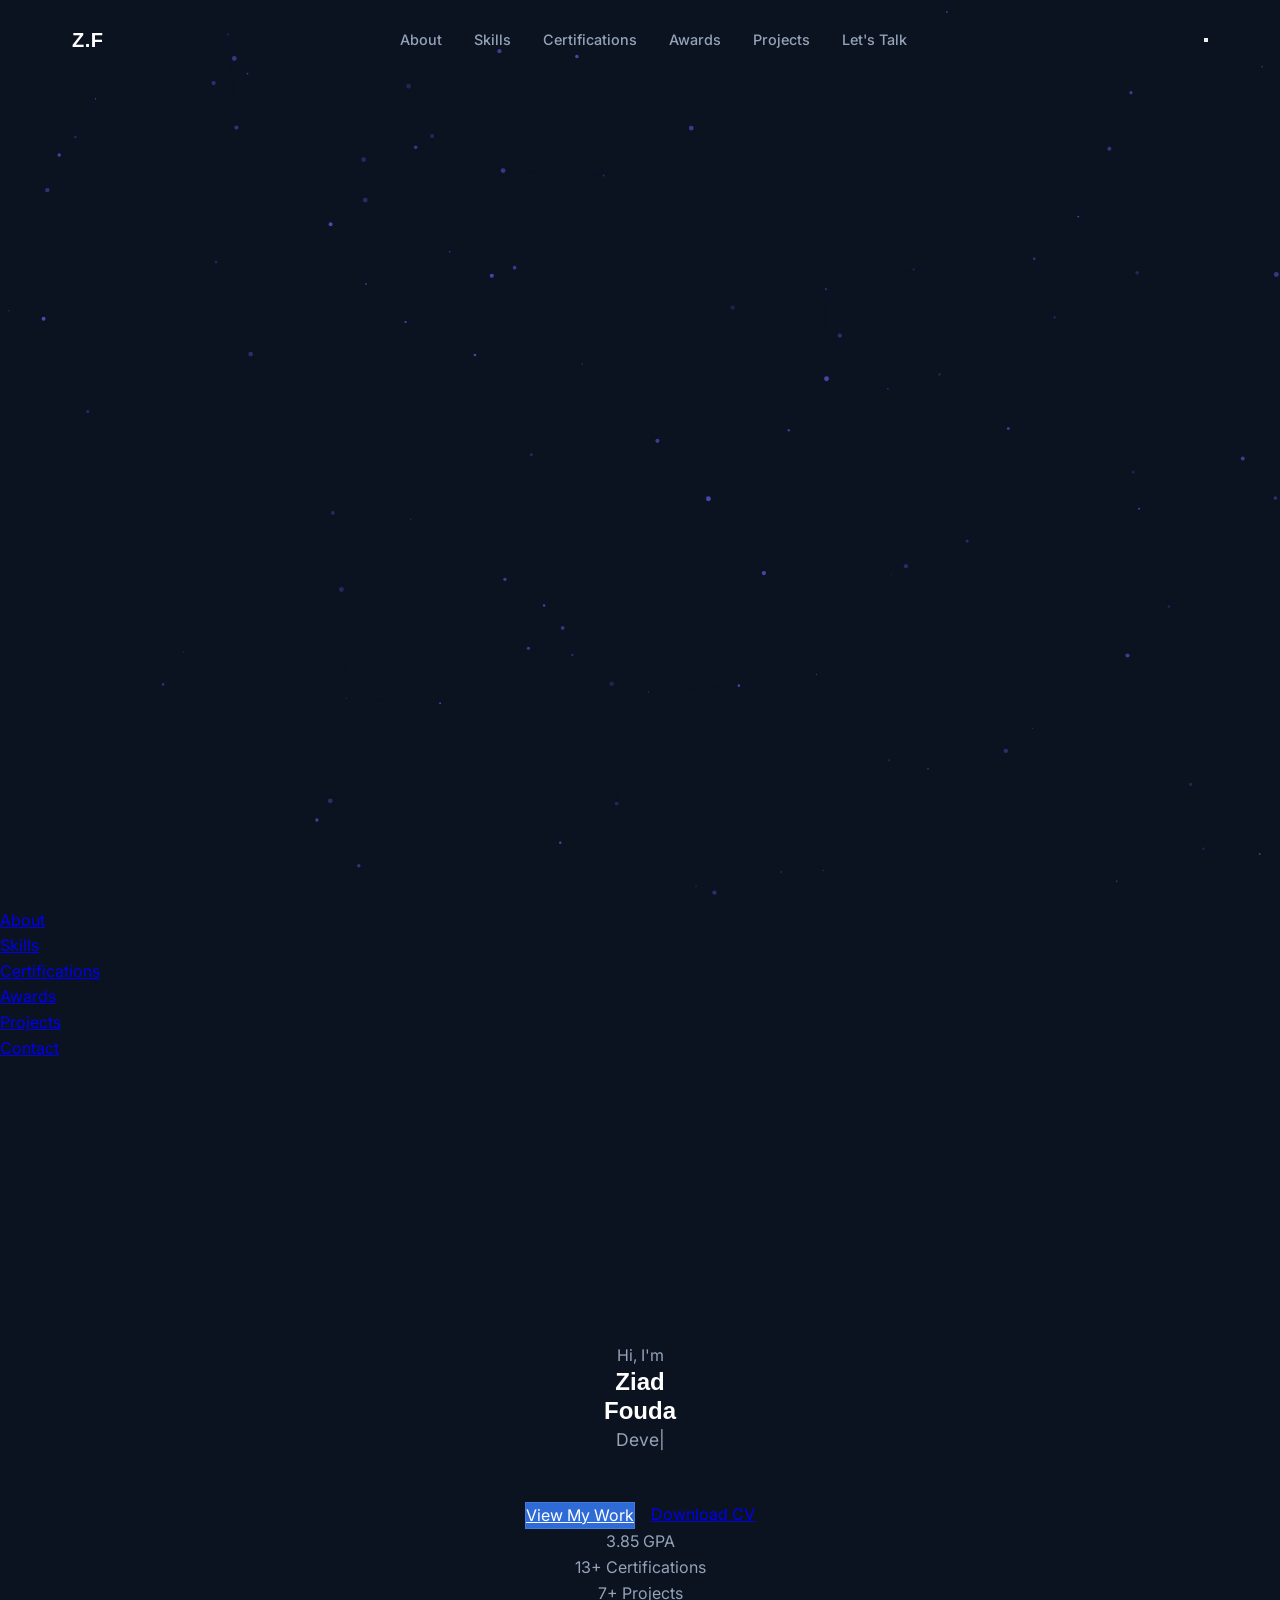
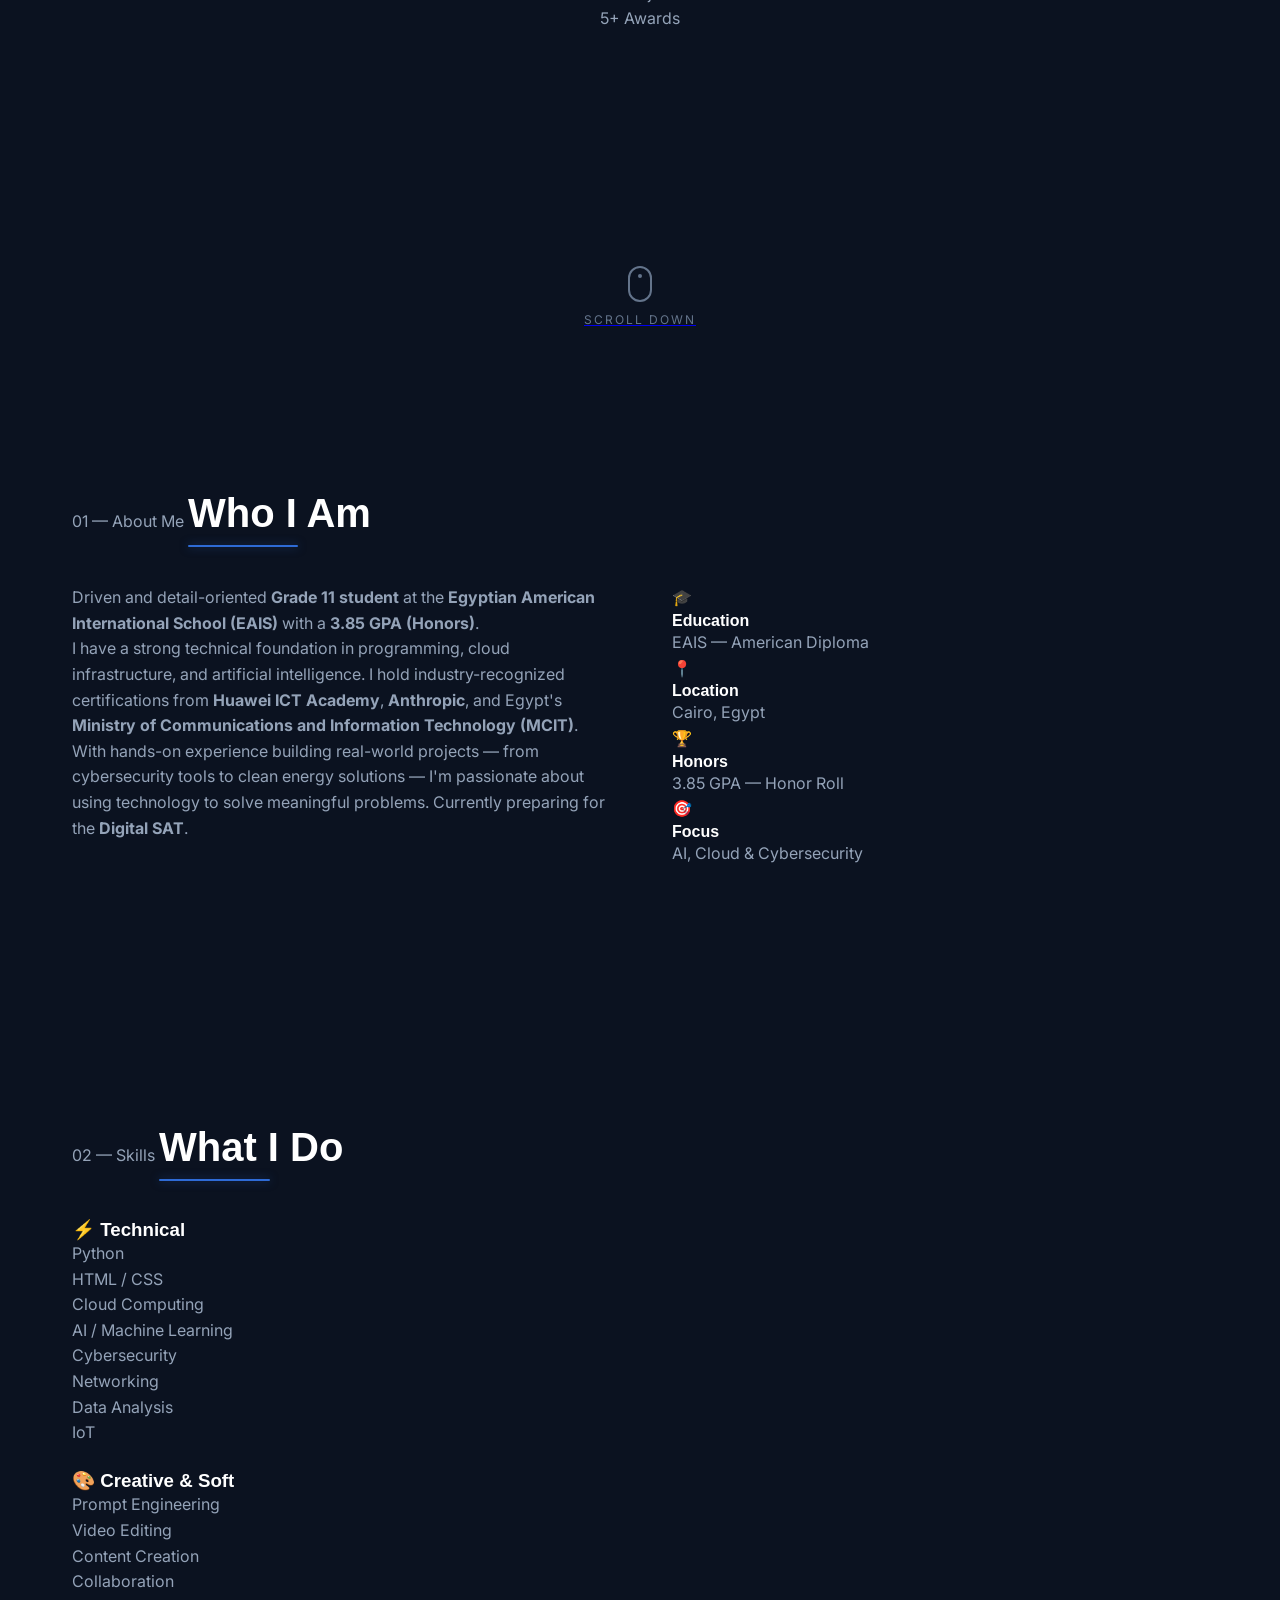
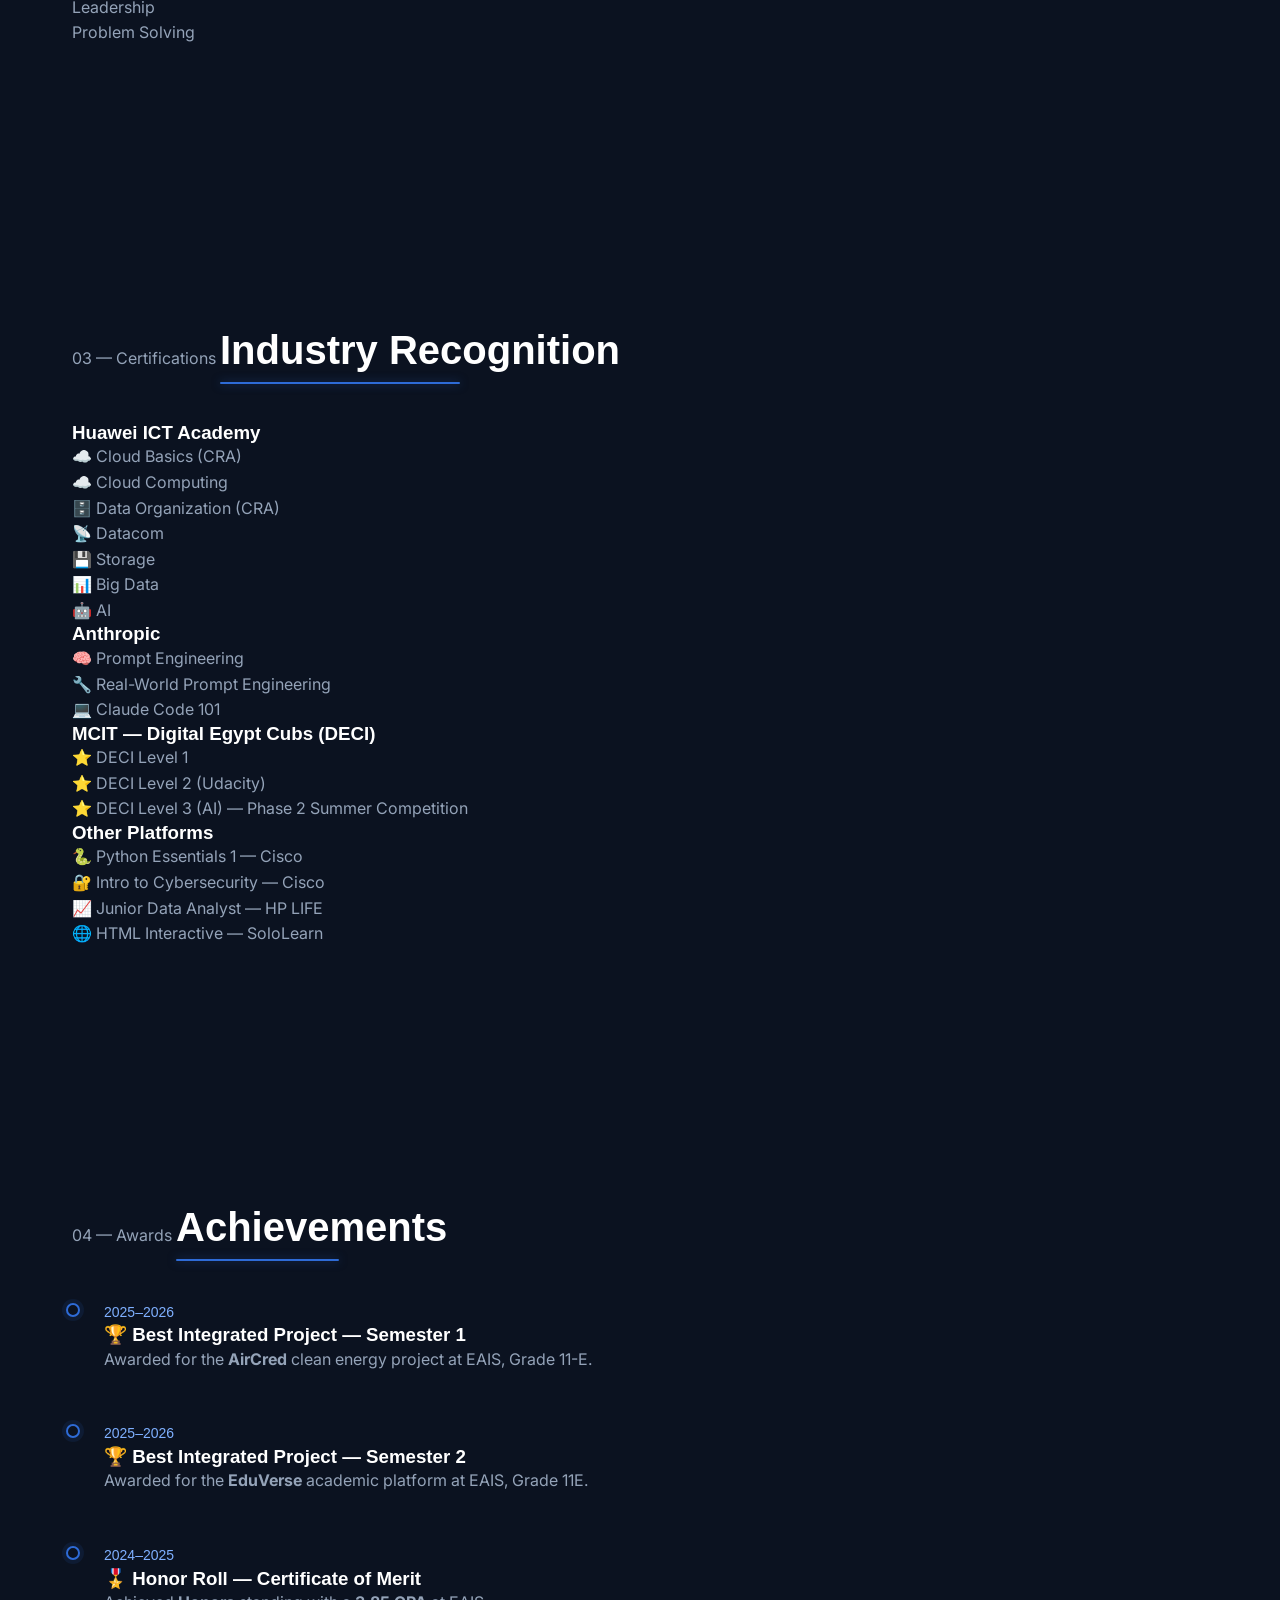
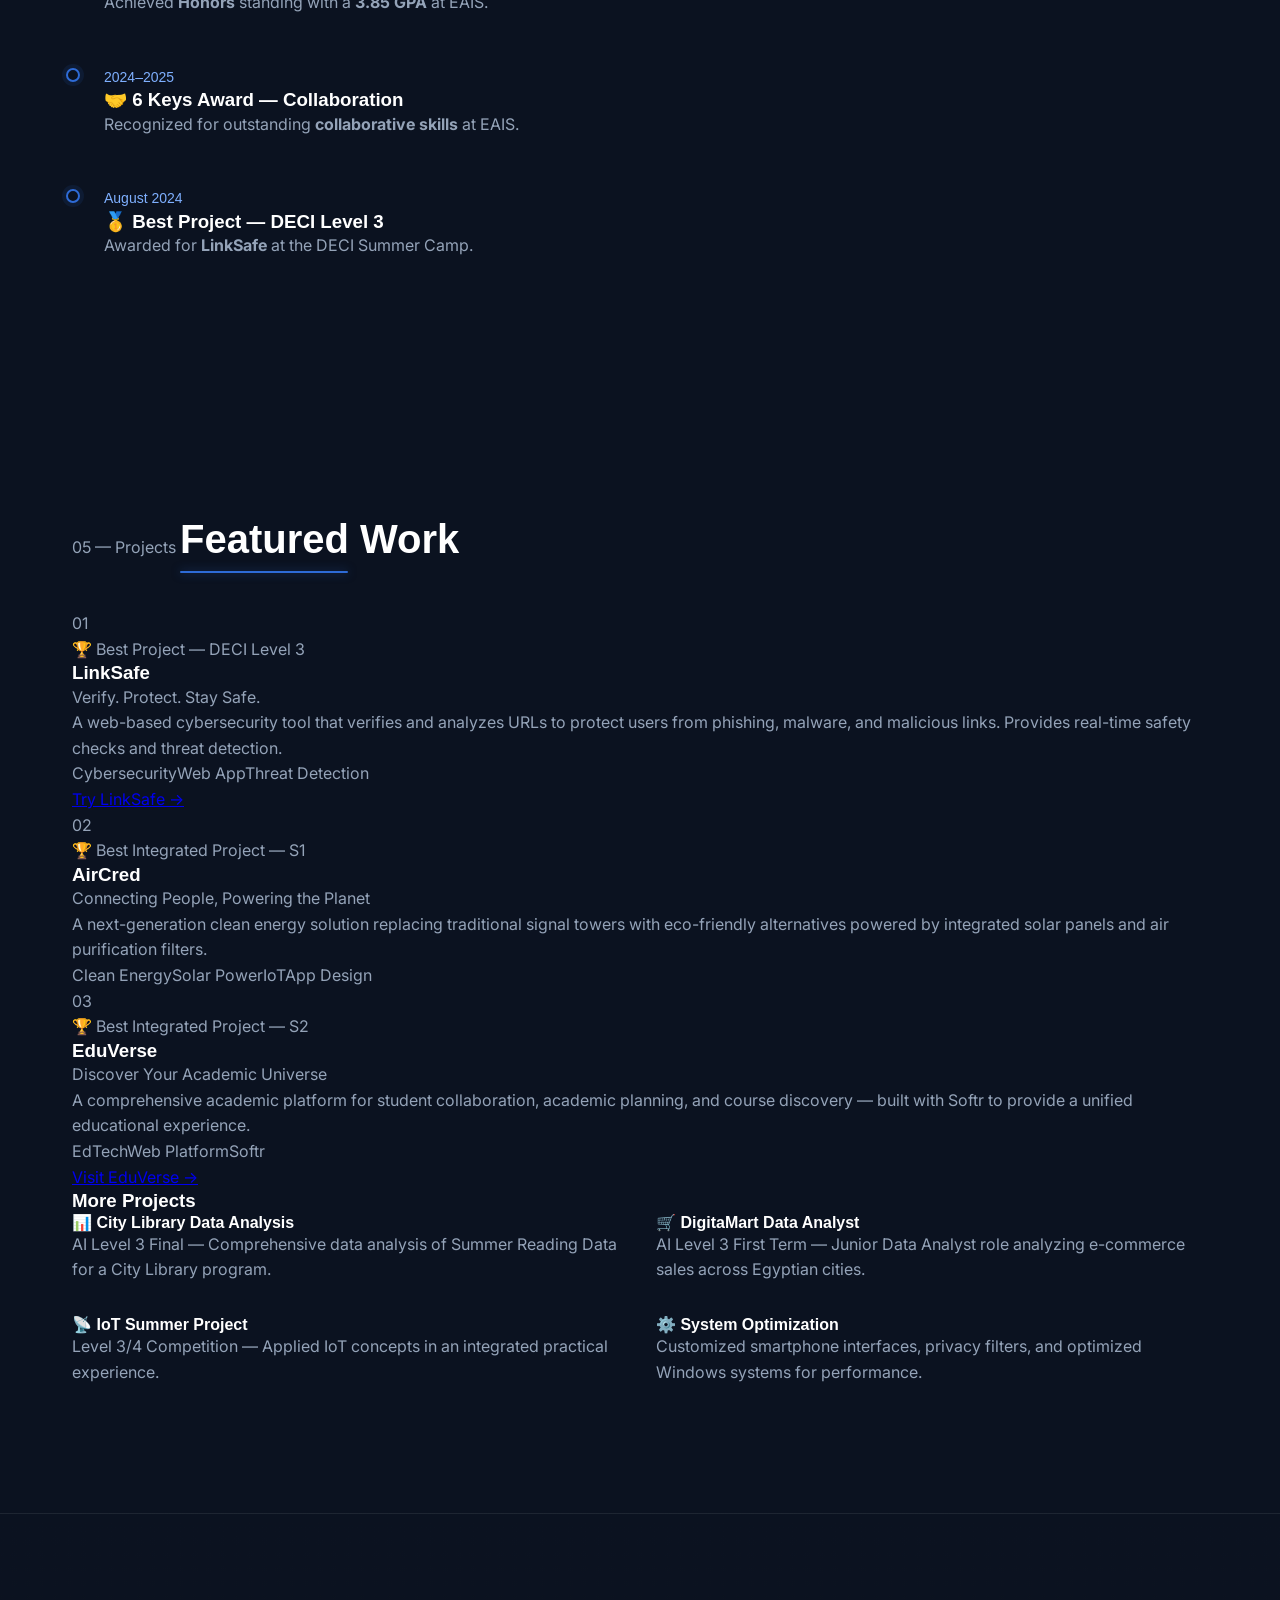
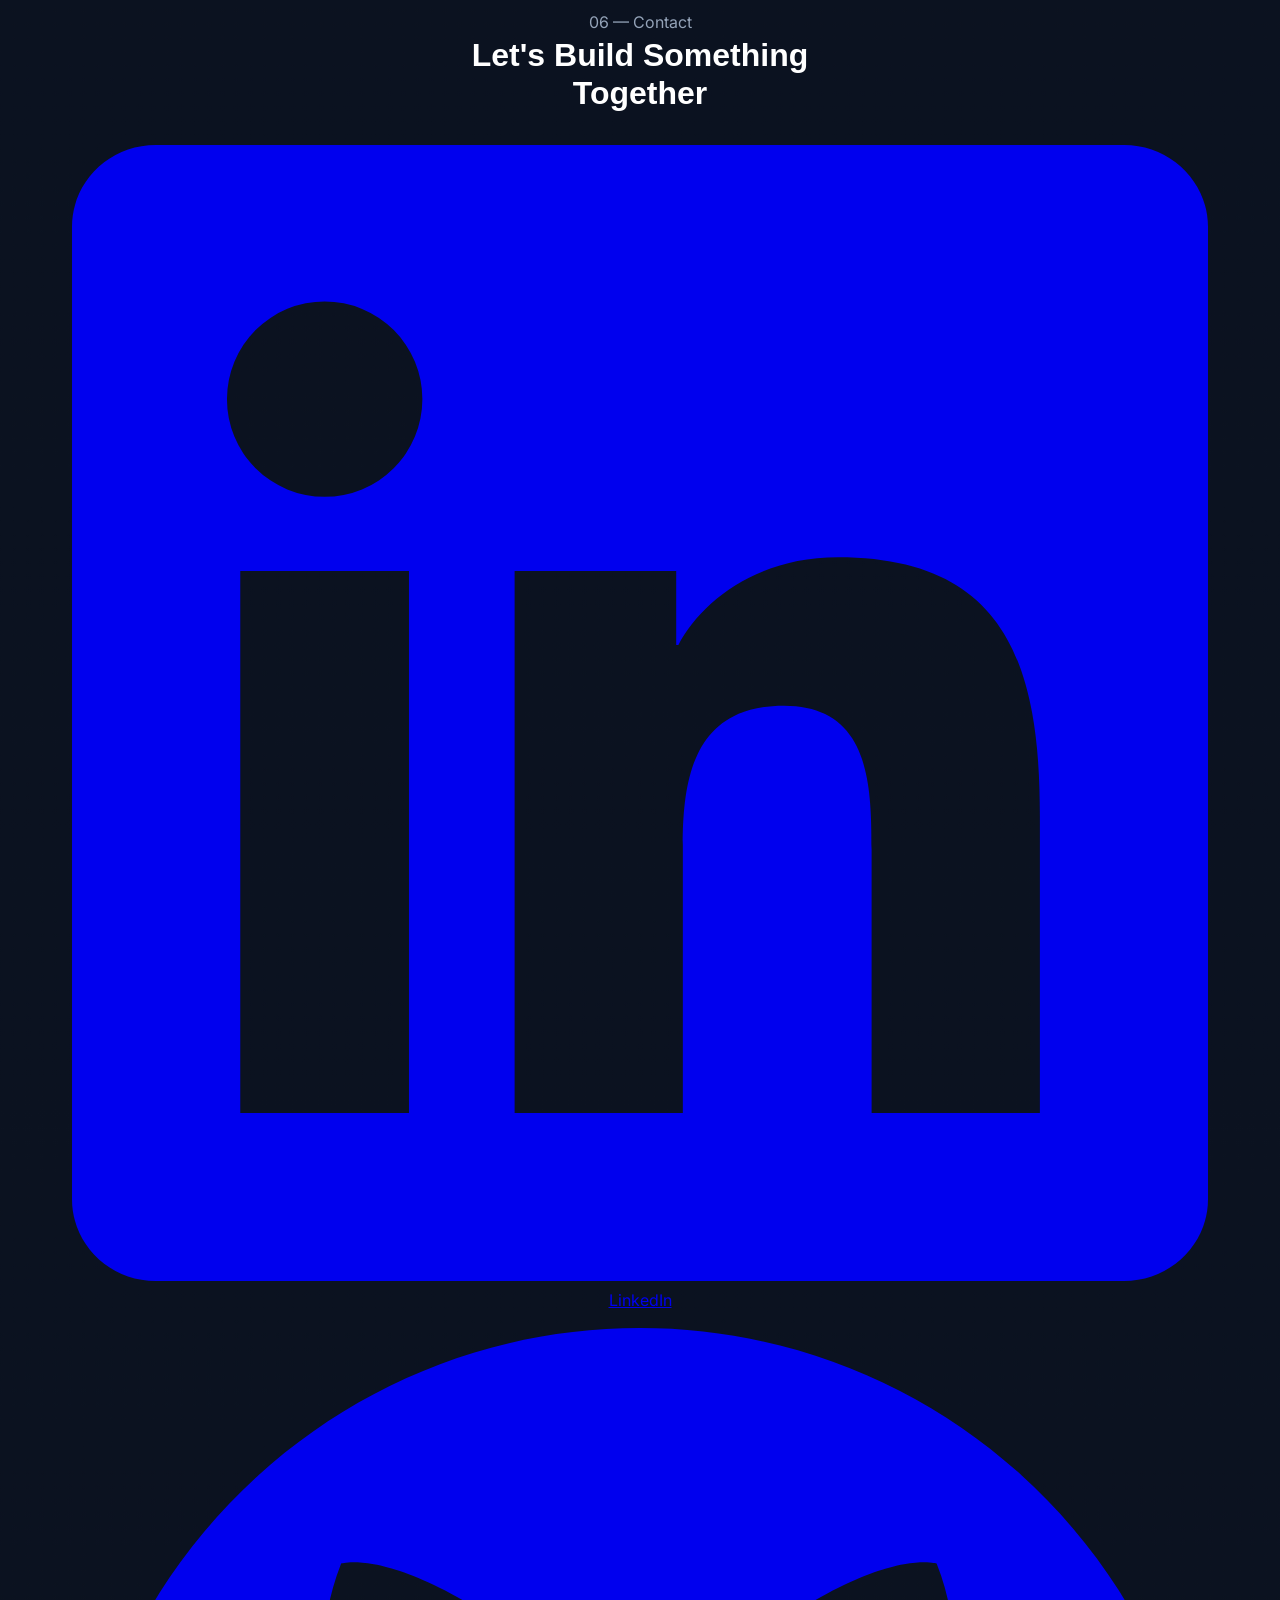
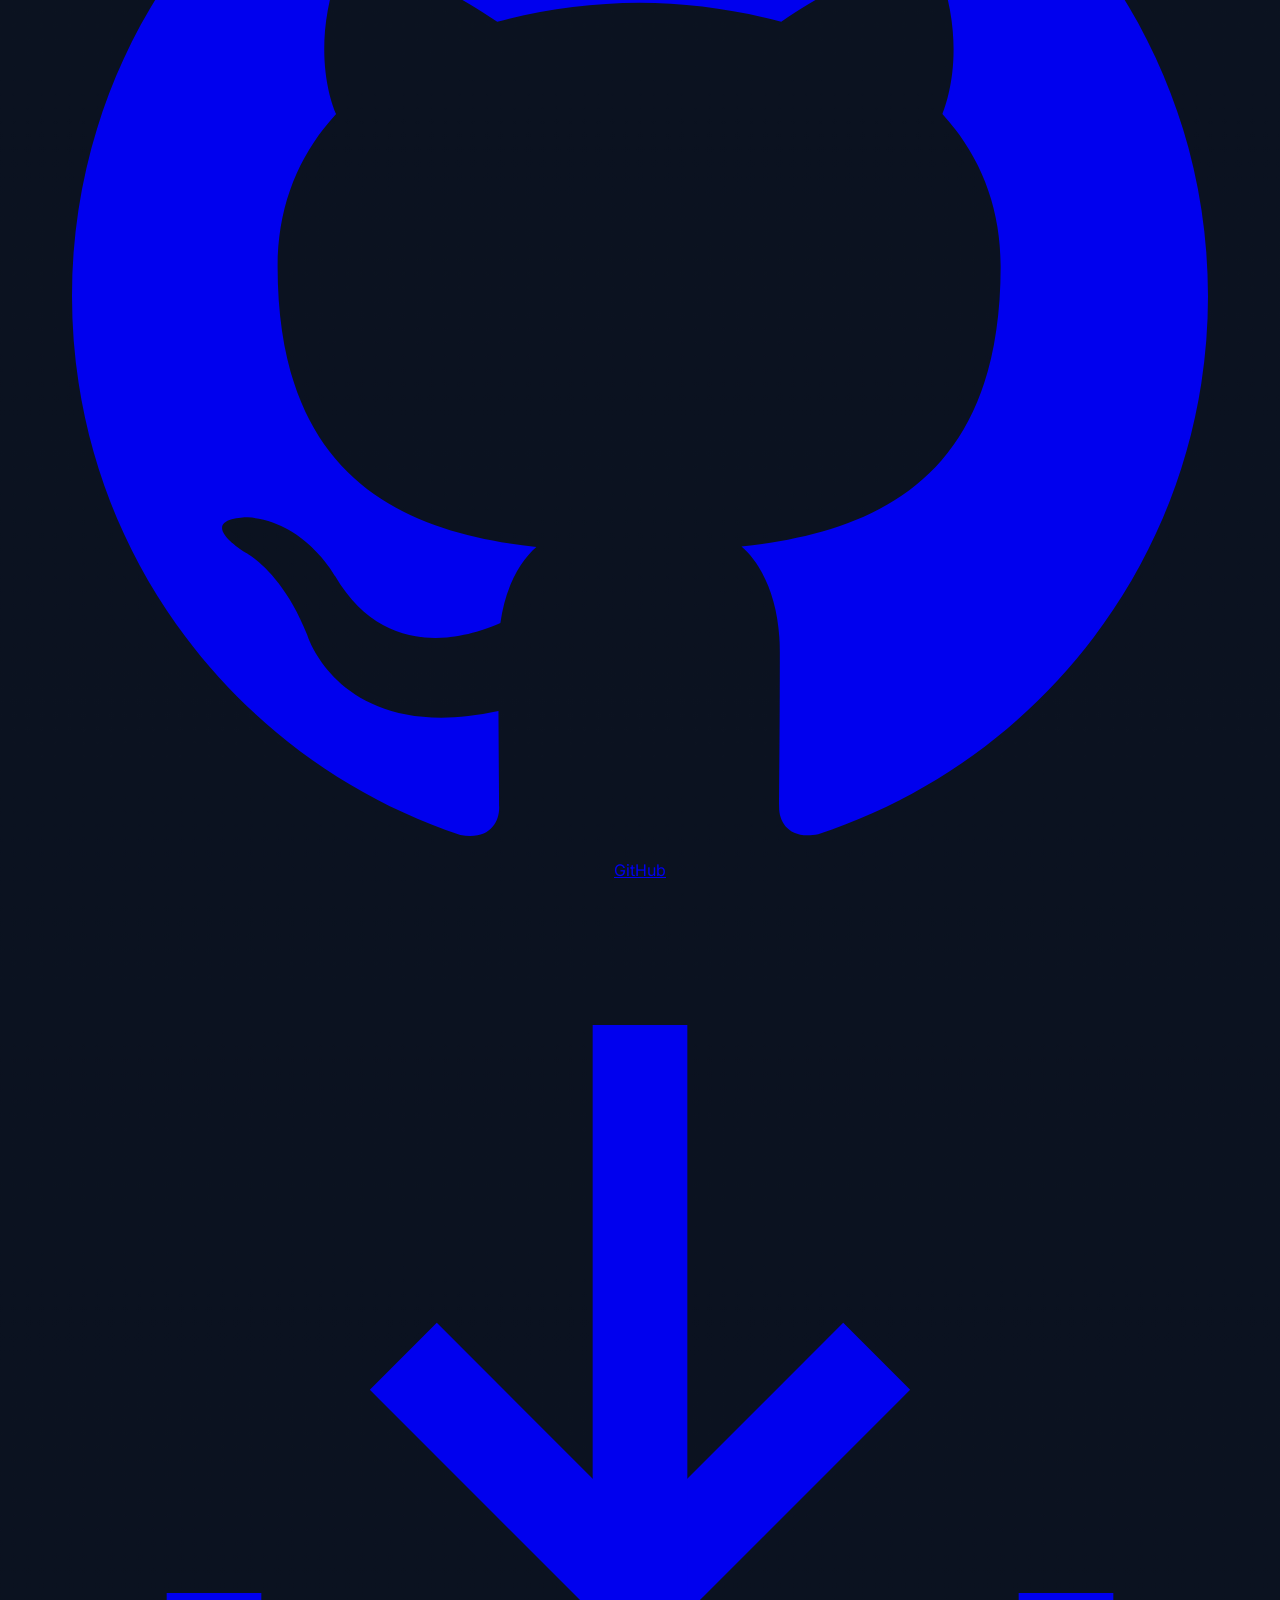
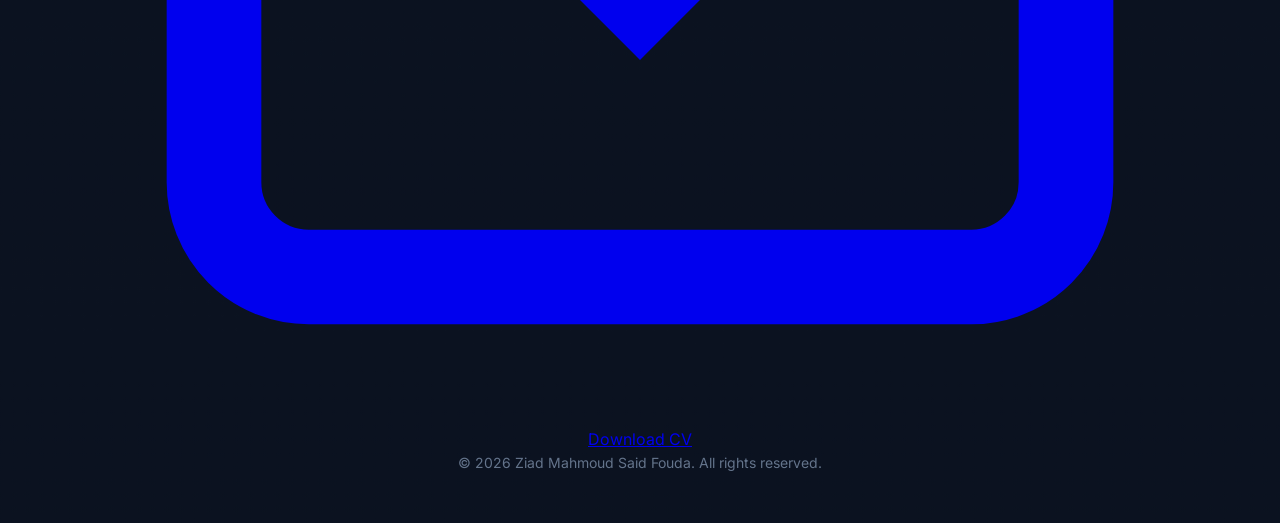
==== commit adf30553: "Clarify DECI Phase 2 is part of DECI Level 3-AI" ====
--- a/ziad-portfolio/index.html
+++ b/ziad-portfolio/index.html
@@ -209,7 +209,7 @@
                         <div class="cert-row">
                             <div class="cert-chip">⭐ DECI Level 1</div>
                             <div class="cert-chip">⭐ DECI Level 2 (Udacity)</div>
-                            <div class="cert-chip">⭐ DECI Level 3 (Phase 2) — Summer Competition</div>
+                            <div class="cert-chip">⭐ DECI Level 3 (AI) — Phase 2 Summer Competition</div>
                         </div>
                     </div>
                     <!-- Other -->
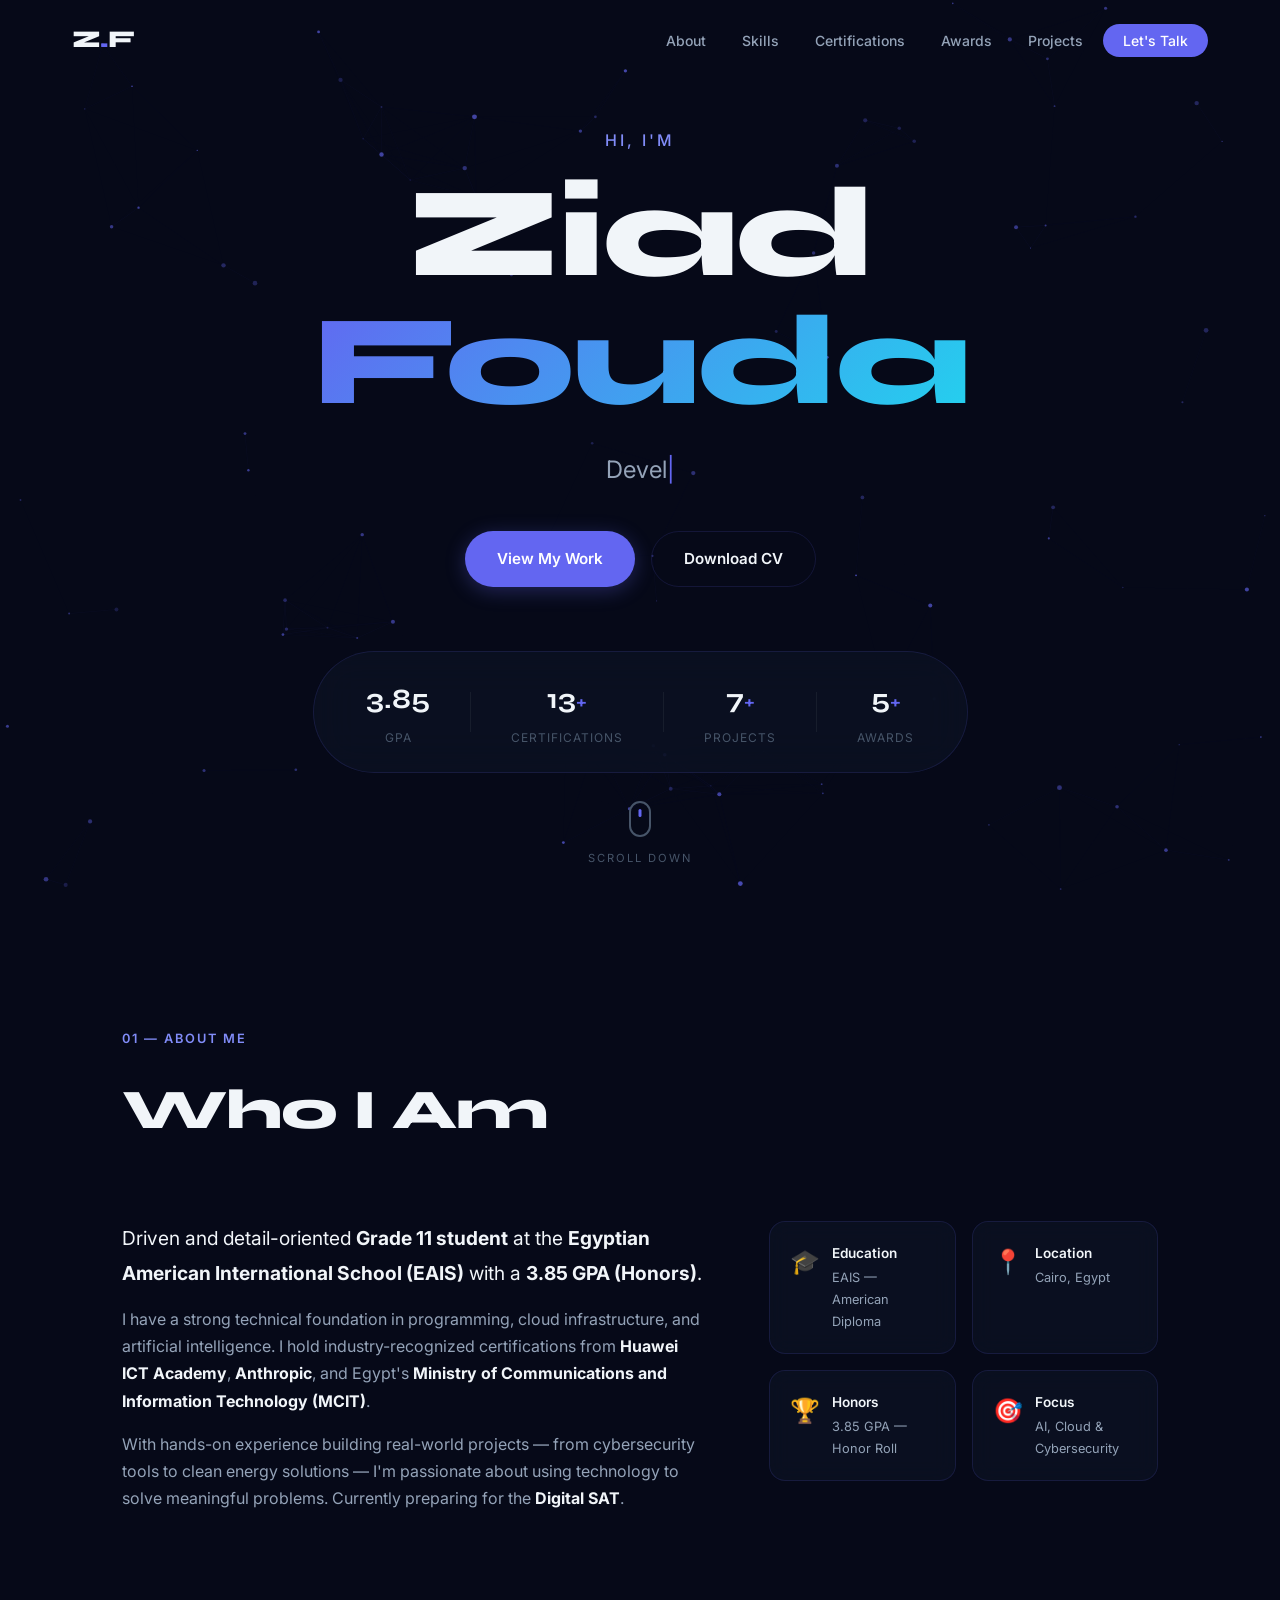
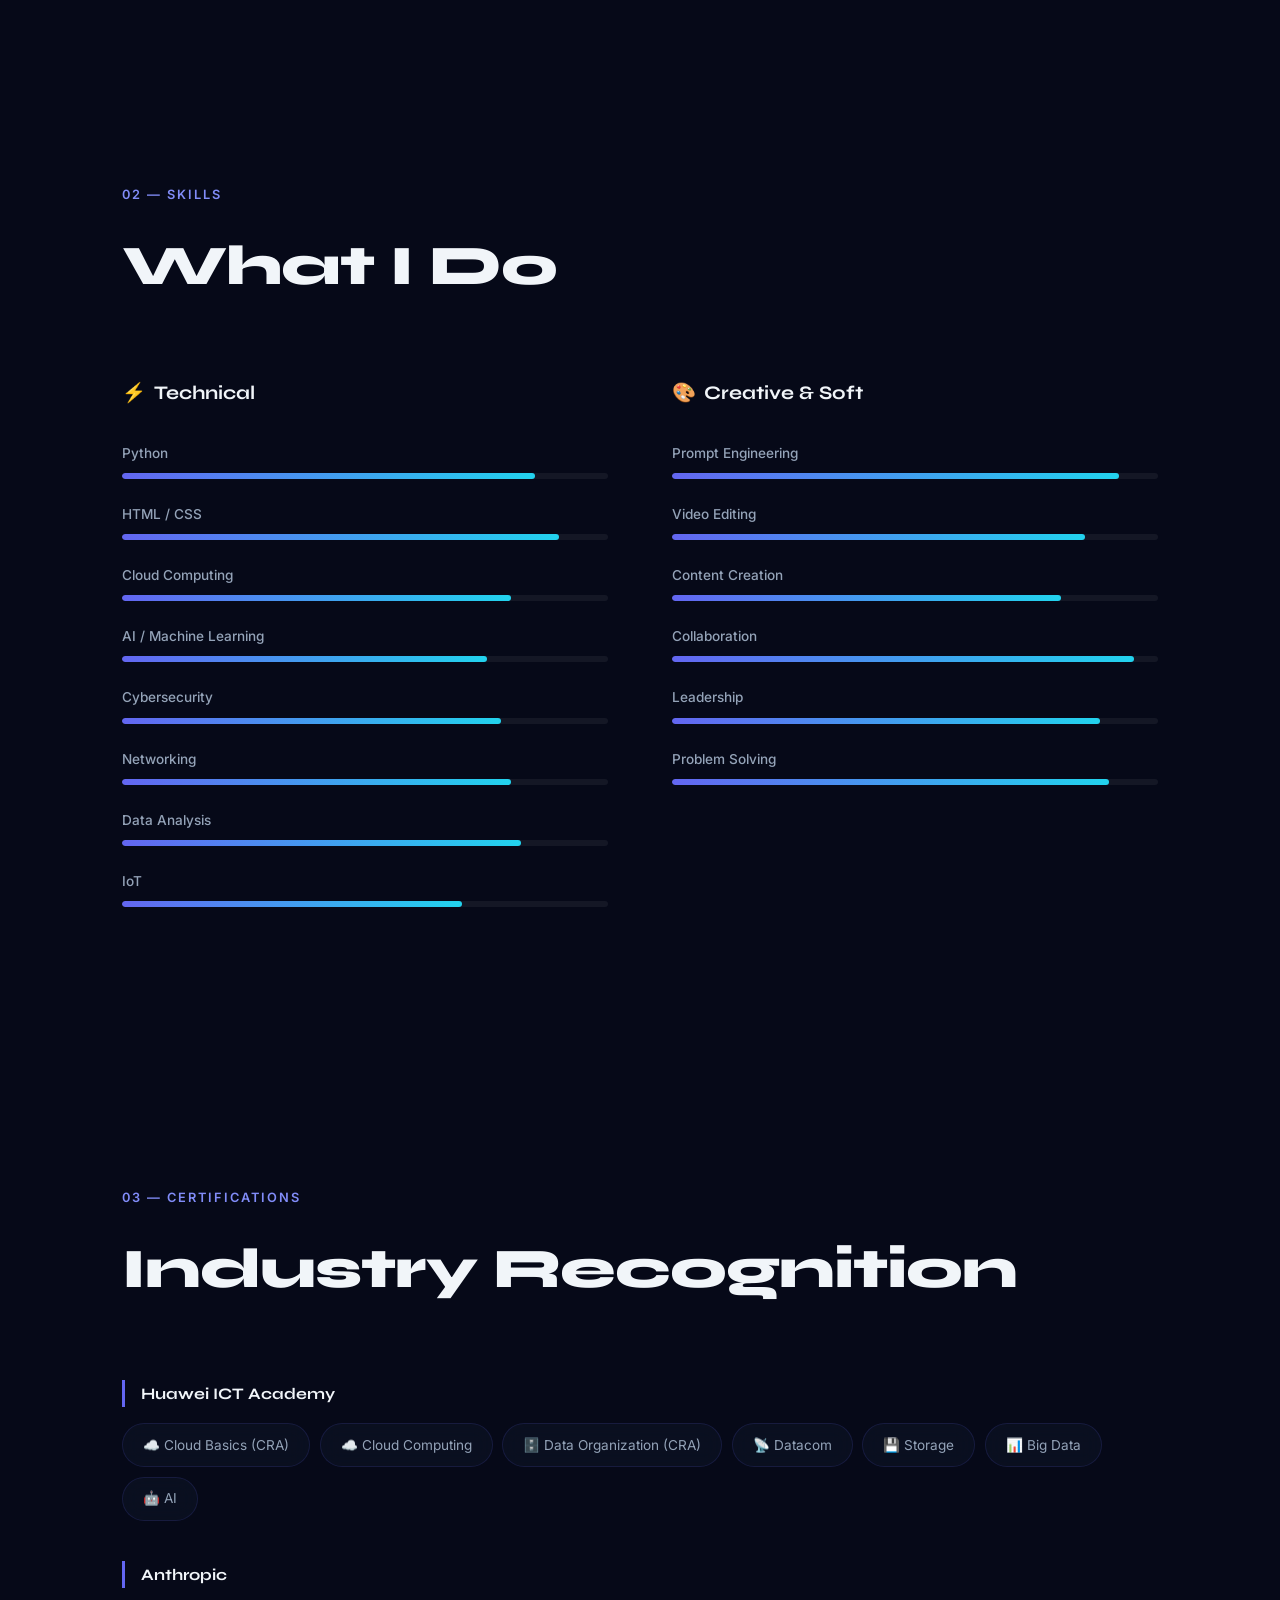
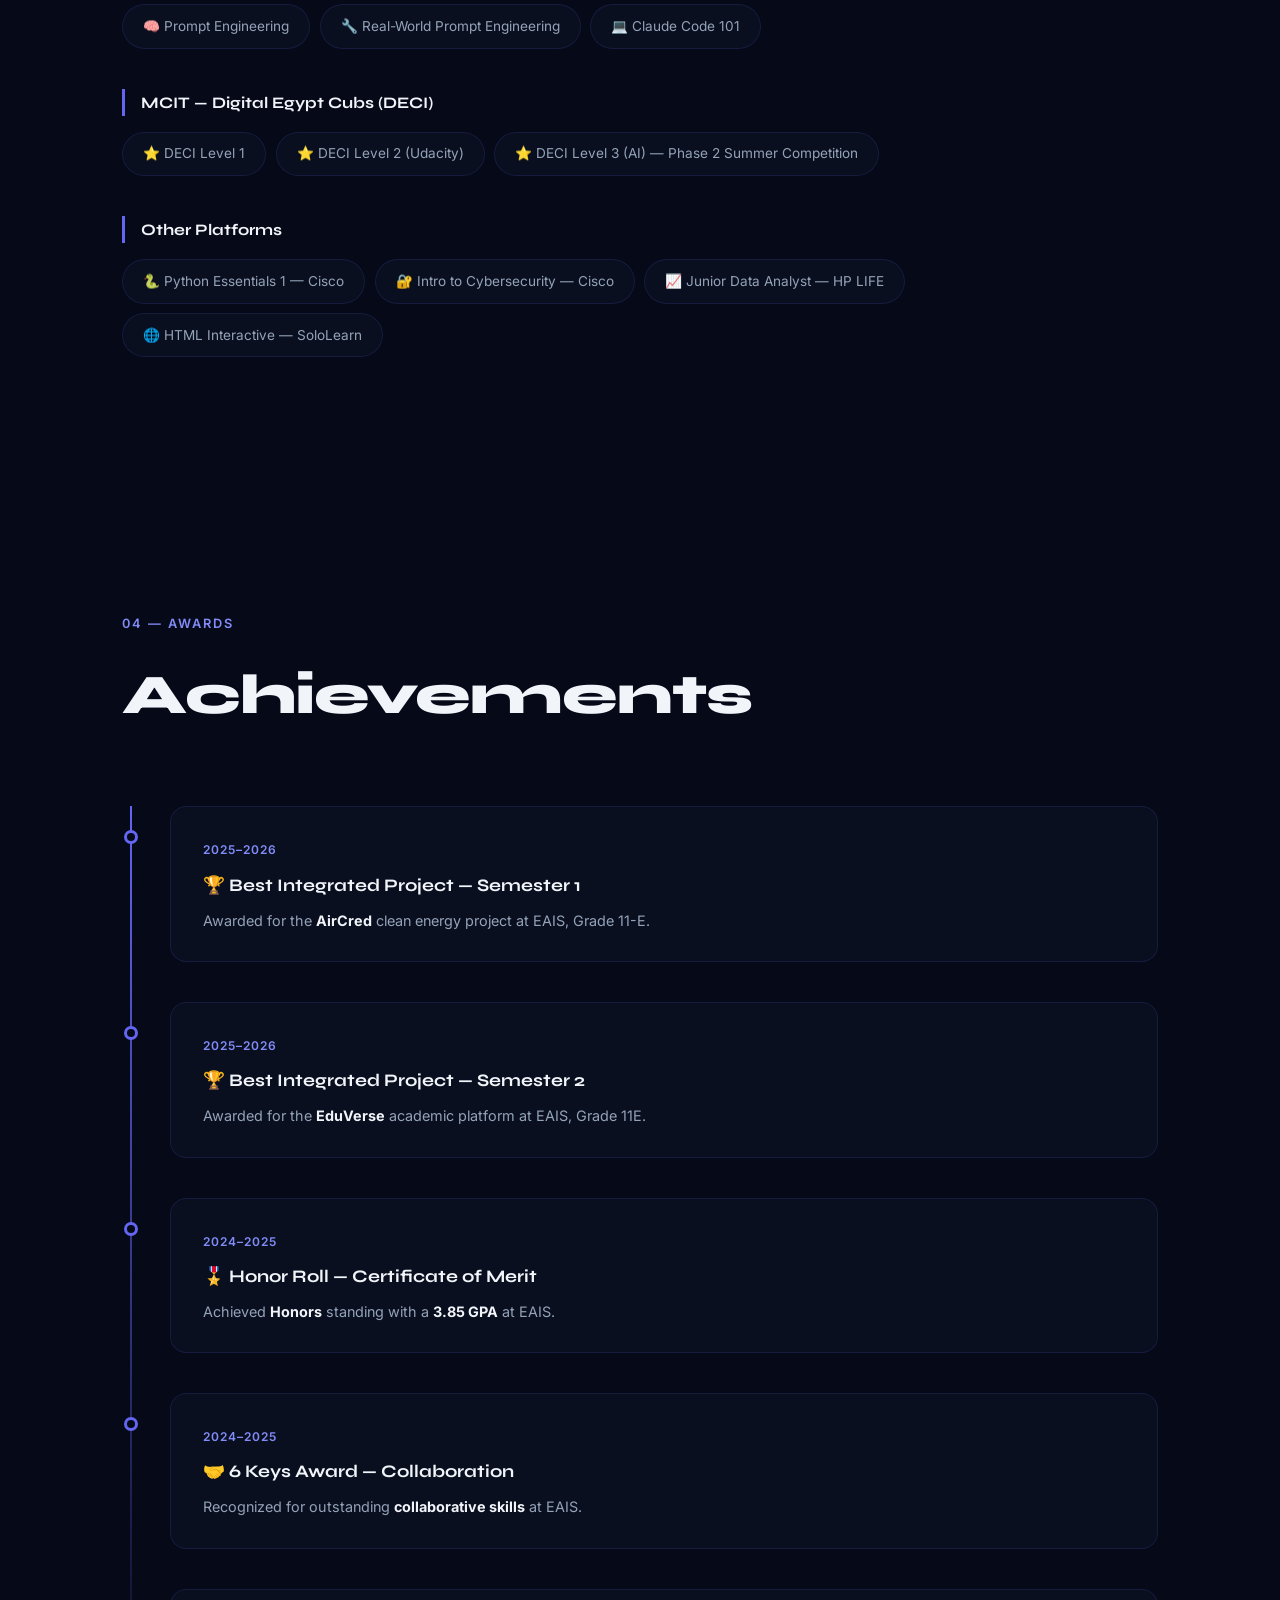
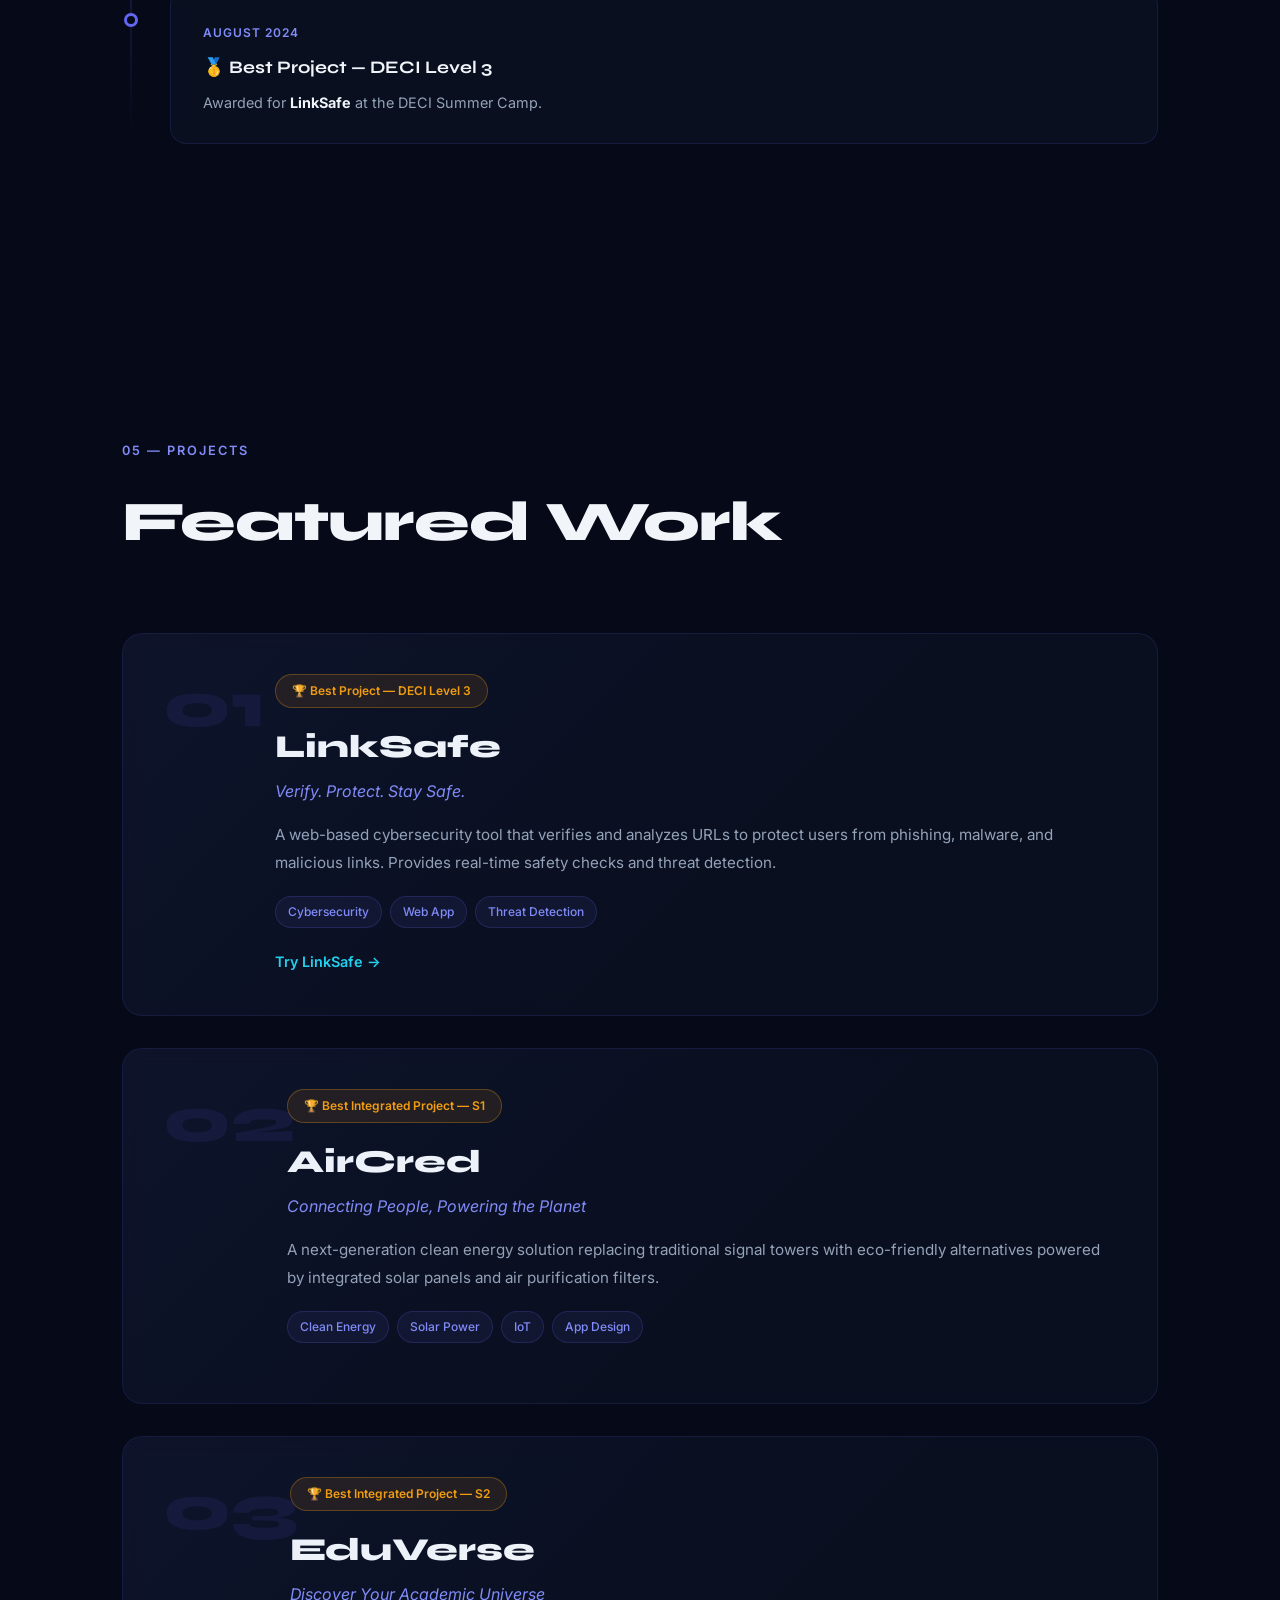
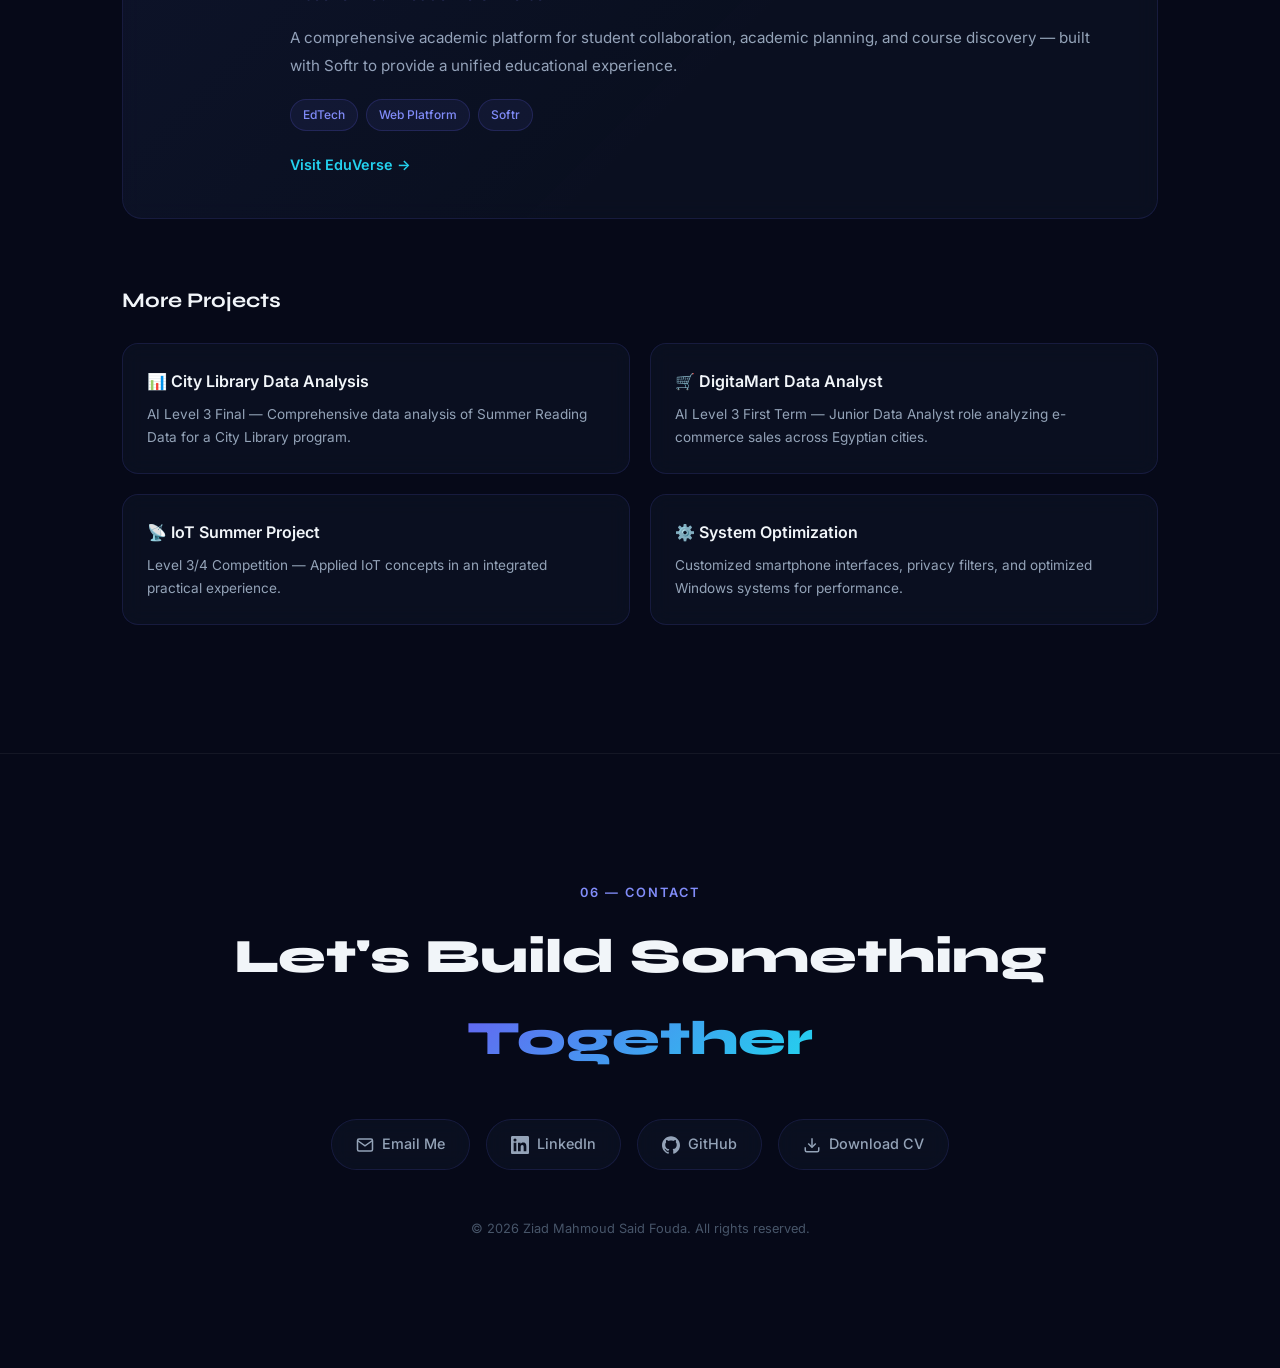
==== commit 6a5df9c6: "Fix scroll animation bug, add email button, fix CSS alignment" ====
--- a/ziad-portfolio/index.html
+++ b/ziad-portfolio/index.html
@@ -359,6 +359,10 @@
                 <span class="section-tag">06 — Contact</span>
                 <h2 class="footer-title">Let's Build Something<br><span class="gradient-text">Together</span></h2>
                 <div class="social-links">
+                    <a href="mailto:ziadfouda@users.noreply.github.com" class="social-link">
+                        <svg viewBox="0 0 24 24" fill="none" stroke="currentColor" stroke-width="2"><path d="M4 4h16c1.1 0 2 .9 2 2v12c0 1.1-.9 2-2 2H4c-1.1 0-2-.9-2-2V6c0-1.1.9-2 2-2z"></path><polyline points="22,6 12,13 2,6"></polyline></svg>
+                        Email Me
+                    </a>
                     <a href="https://linkedin.com/in/ziad-f-4a5578345" target="_blank" class="social-link">
                         <svg viewBox="0 0 24 24" fill="currentColor"><path d="M20.447 20.452h-3.554v-5.569c0-1.328-.027-3.037-1.852-3.037-1.853 0-2.136 1.445-2.136 2.939v5.667H9.351V9h3.414v1.561h.046c.477-.9 1.637-1.85 3.37-1.85 3.601 0 4.267 2.37 4.267 5.455v6.286zM5.337 7.433a2.062 2.062 0 01-2.063-2.065 2.064 2.064 0 112.063 2.065zm1.782 13.019H3.555V9h3.564v11.452zM22.225 0H1.771C.792 0 0 .774 0 1.729v20.542C0 23.227.792 24 1.771 24h20.451C23.2 24 24 23.227 24 22.271V1.729C24 .774 23.2 0 22.222 0h.003z"/></svg>
                         LinkedIn
@@ -492,6 +496,7 @@
                 entry.target.querySelectorAll('.stat-num').forEach(num => {
                     animateCounter(num);
                 });
+                observer.unobserve(entry.target);
             }
         });
     }, { threshold: 0.15 });
--- a/ziad-portfolio/style.css
+++ b/ziad-portfolio/style.css
@@ -1,176 +1,72 @@
+/* ===== DESIGN SYSTEM ===== */
 :root {
-    --bg-color: #0b1220; /* Very dark near-black/blue */
-    --surface-color: #131d33; /* Slightly lighter for cards */
-    --surface-hover: #1c2a47;
-    --primary: #2e6bd6;
-    --primary-glow: rgba(46, 107, 214, 0.5);
-    --highlight: #7fb0ff;
-    --text-primary: #ffffff;
-    --text-secondary: #94a3b8;
-    --text-muted: #64748b;
-    --border-color: rgba(255, 255, 255, 0.08);
-    
-    --font-display: 'Space Grotesk', sans-serif;
+    --bg: #060918;
+    --bg-2: #0c1024;
+    --surface: rgba(15, 22, 41, 0.7);
+    --surface-solid: #0f1629;
+    --glass: rgba(15, 22, 41, 0.5);
+    --glass-border: rgba(99, 102, 241, 0.15);
+    --primary: #6366f1;
+    --primary-light: #818cf8;
+    --accent: #22d3ee;
+    --gold: #f59e0b;
+    --text: #f1f5f9;
+    --text-2: #94a3b8;
+    --text-3: #475569;
+    --border: rgba(255, 255, 255, 0.06);
+    --font-display: 'Syne', sans-serif;
     --font-body: 'Inter', sans-serif;
-    
-    --radius-sm: 8px;
-    --radius-md: 12px;
-    --radius-lg: 24px;
-    
-    --transition-slow: 0.8s cubic-bezier(0.19, 1, 0.22, 1);
-    --transition-base: 0.4s cubic-bezier(0.25, 0.46, 0.45, 0.94);
-    --transition-fast: 0.2s ease;
-}
-
-* {
-    margin: 0;
-    padding: 0;
-    box-sizing: border-box;
-}
-
-html {
-    scroll-behavior: smooth;
+    --ease: cubic-bezier(0.16, 1, 0.3, 1);
+}
+
+* { margin: 0; padding: 0; box-sizing: border-box; }
+html { scroll-behavior: smooth; }
+body {
     font-family: var(--font-body);
-    background-color: var(--bg-color);
-    color: var(--text-secondary);
-    line-height: 1.6;
-}
-
-body {
+    background: var(--bg);
+    color: var(--text-2);
+    line-height: 1.7;
     overflow-x: hidden;
-    position: relative;
-}
-
-/* Typography */
-h1, h2, h3, h4, h5, h6 {
-    font-family: var(--font-display);
-    color: var(--text-primary);
-    line-height: 1.2;
-}
-
-/* Background Effects */
-.noise-overlay {
+    -webkit-font-smoothing: antialiased;
+}
+
+::selection { background: var(--primary); color: white; }
+
+/* ===== CANVAS ===== */
+#particles {
     position: fixed;
-    top: 0;
-    left: 0;
-    width: 100vw;
-    height: 100vh;
+    top: 0; left: 0;
+    width: 100vw; height: 100vh;
+    z-index: 0;
     pointer-events: none;
-    z-index: 50;
-    opacity: 0.03;
-    background-image: url('data:image/svg+xml;utf8,%3Csvg viewBox="0 0 200 200" xmlns="http://www.w3.org/2000/svg"%3E%3Cfilter id="noiseFilter"%3E%3CfeTurbulence type="fractalNoise" baseFrequency="0.85" numOctaves="3" stitchTiles="stitch"/%3E%3C/filter%3E%3Crect width="100%25" height="100%25" filter="url(%23noiseFilter)"/%3E%3C/svg%3E');
-}
-
-.gradient-bg {
-    position: fixed;
-    top: 0;
-    left: 0;
-    width: 100vw;
-    height: 100vh;
-    pointer-events: none;
-    z-index: -1;
-    overflow: hidden;
-}
-
-.gradient-bg::before,
-.gradient-bg::after {
-    content: '';
-    position: absolute;
-    border-radius: 50%;
-    filter: blur(120px);
-    opacity: 0.15; /* Keeps it subtle but visible */
-}
-
-.gradient-bg::before {
-    background: var(--primary);
-    width: 60vw;
-    height: 60vw;
-    top: -20%;
-    left: -10%;
-    animation: driftOne 20s infinite alternate ease-in-out;
-}
-
-.gradient-bg::after {
-    background: var(--highlight);
-    width: 50vw;
-    height: 50vw;
-    bottom: -20%;
-    right: -10%;
-    animation: driftTwo 25s infinite alternate ease-in-out;
-}
-
-@keyframes driftOne {
-    0% { transform: translate(0, 0) scale(1); }
-    50% { transform: translate(30%, 20%) scale(1.2); }
-    100% { transform: translate(10%, 40%) scale(0.9); }
-}
-
-@keyframes driftTwo {
-    0% { transform: translate(0, 0) scale(1); }
-    50% { transform: translate(-30%, -20%) scale(1.1); }
-    100% { transform: translate(-50%, 10%) scale(1); }
-}
-
-/* Scroll Progress */
+}
+
+/* ===== SCROLL PROGRESS ===== */
 #progress-bar {
     position: fixed;
-    top: 0;
-    left: 0;
+    top: 0; left: 0;
     height: 3px;
-    background: linear-gradient(90deg, var(--primary), var(--highlight));
+    background: linear-gradient(90deg, var(--primary), var(--accent));
     width: 0%;
-    z-index: 1000;
-    transition: width 0.1s ease-out;
-    box-shadow: 0 0 10px var(--primary-glow);
-}
-
-/* Layout */
-.container {
-    max-width: 1200px;
-    margin: 0 auto;
-    padding: 0 2rem;
-}
-
-section {
-    padding: 8rem 0;
-    position: relative;
-}
-
-.section-title {
-    font-size: 2.5rem;
-    margin-bottom: 3rem;
-    position: relative;
-    display: inline-block;
-}
-
-.section-title::after {
-    content: '';
-    position: absolute;
-    bottom: -10px;
-    left: 0;
-    width: 60%;
-    height: 2px;
-    background: var(--primary);
-    border-radius: 2px;
-    box-shadow: 0 0 10px var(--primary-glow);
-}
-
-/* Navigation */
+    z-index: 9999;
+    transition: width 0.15s ease-out;
+}
+
+/* ===== NAV ===== */
 #navbar {
     position: fixed;
-    top: 0;
-    width: 100%;
-    z-index: 100;
-    padding: 1.5rem 0;
-    transition: var(--transition-base);
-    background: transparent;
+    top: 0; left: 0; right: 0;
+    z-index: 1000;
+    padding: 1.25rem 0;
+    transition: all 0.4s var(--ease);
 }
 
 #navbar.scrolled {
-    background: rgba(11, 18, 32, 0.85);
-    backdrop-filter: blur(12px);
-    border-bottom: 1px solid var(--border-color);
-    padding: 1rem 0;
+    background: rgba(6, 9, 24, 0.85);
+    backdrop-filter: blur(20px);
+    -webkit-backdrop-filter: blur(20px);
+    border-bottom: 1px solid var(--border);
+    padding: 0.75rem 0;
 }
 
 .nav-container {
@@ -178,904 +74,787 @@
     margin: 0 auto;
     padding: 0 2rem;
     display: flex;
+    align-items: center;
     justify-content: space-between;
-    align-items: center;
 }
 
 .nav-logo {
     font-family: var(--font-display);
-    font-size: 1.25rem;
-    font-weight: 700;
-    color: var(--text-primary);
+    font-size: 1.5rem;
+    font-weight: 800;
+    color: var(--text);
     text-decoration: none;
-    letter-spacing: 0.5px;
-}
+    letter-spacing: -1px;
+}
+
+.logo-dot { color: var(--primary); }
 
 .nav-links {
+    display: flex;
     list-style: none;
-    display: flex;
-    gap: 2rem;
+    gap: 0.25rem;
+    align-items: center;
 }
 
 .nav-link {
-    color: var(--text-secondary);
+    color: var(--text-2);
     text-decoration: none;
-    font-size: 0.9rem;
+    font-size: 0.875rem;
     font-weight: 500;
-    transition: var(--transition-base);
+    padding: 0.5rem 1rem;
+    border-radius: 100px;
+    transition: all 0.3s var(--ease);
     position: relative;
 }
 
-.nav-link:hover, .nav-link.active {
-    color: var(--text-primary);
-}
-
-.nav-link::after {
+.nav-link:hover, .nav-link.active { color: var(--text); }
+.nav-link.active::after {
     content: '';
     position: absolute;
-    bottom: -4px;
-    left: 0;
-    width: 100%;
-    height: 1px;
-    background: var(--highlight);
-    transform: scaleX(0);
-    transform-origin: right;
-    transition: transform 0.4s cubic-bezier(0.19, 1, 0.22, 1);
-}
-
-.nav-link:hover::after, .nav-link.active::after {
-    transform: scaleX(1);
-    transform-origin: left;
-    box-shadow: 0 0 8px var(--primary-glow);
-}
-
-/* Hero Section */
+    bottom: 2px; left: 50%;
+    transform: translateX(-50%);
+    width: 4px; height: 4px;
+    background: var(--primary);
+    border-radius: 50%;
+}
+
+.nav-cta {
+    background: var(--primary) !important;
+    color: white !important;
+    padding: 0.5rem 1.25rem !important;
+}
+
+.nav-cta:hover { background: var(--primary-light) !important; transform: translateY(-1px); }
+
+/* Hamburger */
+.hamburger {
+    display: none;
+    flex-direction: column;
+    gap: 5px;
+    background: none;
+    border: none;
+    cursor: pointer;
+    padding: 4px;
+    z-index: 1001;
+}
+
+.hamburger span {
+    width: 24px; height: 2px;
+    background: var(--text);
+    transition: all 0.3s var(--ease);
+    display: block;
+}
+
+.hamburger.active span:nth-child(1) { transform: rotate(45deg) translate(5px, 5px); }
+.hamburger.active span:nth-child(2) { opacity: 0; }
+.hamburger.active span:nth-child(3) { transform: rotate(-45deg) translate(5px, -5px); }
+
+/* Mobile Menu */
+.mobile-menu {
+    position: fixed;
+    top: 0; right: -100%;
+    width: 280px; height: 100vh;
+    background: var(--bg-2);
+    border-left: 1px solid var(--border);
+    z-index: 999;
+    display: flex;
+    align-items: center;
+    justify-content: center;
+    transition: right 0.5s var(--ease);
+}
+
+.mobile-menu.open { right: 0; }
+
+.mobile-menu ul {
+    list-style: none;
+    text-align: center;
+}
+
+.mobile-menu a {
+    color: var(--text);
+    text-decoration: none;
+    font-family: var(--font-display);
+    font-size: 1.5rem;
+    font-weight: 600;
+    display: block;
+    padding: 1rem;
+    transition: color 0.3s;
+}
+
+.mobile-menu a:hover { color: var(--primary); }
+
+/* ===== HERO ===== */
 #hero {
     min-height: 100vh;
     display: flex;
+    flex-direction: column;
     align-items: center;
     justify-content: center;
-    padding-top: 5rem;
     text-align: center;
-}
-
-.hero-content {
-    max-width: 800px;
-    z-index: 10;
-}
-
-.hero-title {
-    font-size: clamp(3rem, 8vw, 5.5rem);
-    letter-spacing: -1px;
+    position: relative;
+    padding: 2rem;
+}
+
+.hero-content { position: relative; z-index: 1; }
+
+.hero-greeting {
+    font-size: 1rem;
+    font-weight: 500;
+    color: var(--primary-light);
+    letter-spacing: 3px;
+    text-transform: uppercase;
     margin-bottom: 1rem;
-    display: flex;
-    flex-wrap: wrap;
-    justify-content: center;
-    gap: 0.5rem 1rem;
-}
-
-.stagger-word {
-    display: inline-block;
-    opacity: 0;
-    transform: translateY(40px) rotate(2deg);
-    transition: opacity 1s cubic-bezier(0.19, 1, 0.22, 1), transform 1s cubic-bezier(0.19, 1, 0.22, 1);
-}
-
-.stagger-word.animated {
-    opacity: 1;
-    transform: translateY(0) rotate(0);
-}
-
-.hero-role {
-    font-size: 1.25rem;
-    color: var(--highlight);
-    font-weight: 500;
+}
+
+.hero-name {
+    font-family: var(--font-display);
+    font-size: clamp(3.5rem, 10vw, 8rem);
+    font-weight: 800;
+    color: var(--text);
+    line-height: 1;
+    letter-spacing: -3px;
     margin-bottom: 1.5rem;
-    letter-spacing: 0.5px;
+}
+
+.gradient-text {
+    background: linear-gradient(135deg, var(--primary) 0%, var(--accent) 100%);
+    -webkit-background-clip: text;
+    -webkit-text-fill-color: transparent;
+    background-clip: text;
 }
 
 .hero-tagline {
-    font-size: 1.1rem;
-    max-width: 600px;
-    margin: 0 auto 3rem;
+    font-size: 1.5rem;
+    color: var(--text-2);
+    font-weight: 400;
+    margin-bottom: 2.5rem;
+    min-height: 2.2rem;
+}
+
+.cursor {
+    color: var(--primary);
+    animation: blink 1s infinite;
+}
+
+@keyframes blink {
+    0%, 100% { opacity: 1; }
+    50% { opacity: 0; }
 }
 
 .hero-cta {
     display: flex;
     gap: 1rem;
     justify-content: center;
-}
-
-/* Buttons */
-.btn {
+    flex-wrap: wrap;
+    margin-bottom: 4rem;
+}
+
+.btn-primary {
     display: inline-flex;
     align-items: center;
-    justify-content: center;
     padding: 0.875rem 2rem;
-    border-radius: 100px;
-    font-weight: 500;
-    font-size: 1rem;
-    text-decoration: none;
-    transition: var(--transition-base);
-    position: relative;
-    overflow: hidden;
-    cursor: pointer;
-}
-
-.btn-primary {
     background: var(--primary);
     color: white;
-    border: 1px solid rgba(255, 255, 255, 0.1);
+    text-decoration: none;
+    font-weight: 600;
+    font-size: 0.95rem;
+    border-radius: 100px;
+    transition: all 0.4s var(--ease);
+    box-shadow: 0 4px 20px rgba(99, 102, 241, 0.3);
 }
 
 .btn-primary:hover {
-    transform: translateY(-2px);
-    box-shadow: 0 10px 20px -10px var(--primary-glow);
-    background: #3575ea;
-}
-
-.btn-glow {
-    position: absolute;
-    top: -50%;
-    left: -50%;
-    width: 200%;
-    height: 200%;
-    background: radial-gradient(circle, rgba(255,255,255,0.3) 0%, transparent 60%);
-    opacity: 0;
-    transform: scale(0.5);
-    transition: opacity 0.4s, transform 0.6s cubic-bezier(0.19, 1, 0.22, 1);
-    pointer-events: none;
-}
-
-.btn-primary:hover .btn-glow {
-    opacity: 1;
-    transform: scale(1);
-}
-
-.btn-secondary {
+    transform: translateY(-3px);
+    box-shadow: 0 8px 30px rgba(99, 102, 241, 0.5);
+}
+
+.btn-outline {
+    display: inline-flex;
+    align-items: center;
+    padding: 0.875rem 2rem;
     background: transparent;
-    color: var(--text-primary);
-    border: 1px solid var(--border-color);
-}
-
-.btn-secondary:hover {
-    background: rgba(255, 255, 255, 0.05);
-    border-color: rgba(255, 255, 255, 0.2);
-    transform: translateY(-2px);
+    color: var(--text);
+    text-decoration: none;
+    font-weight: 600;
+    font-size: 0.95rem;
+    border: 1.5px solid var(--glass-border);
+    border-radius: 100px;
+    transition: all 0.4s var(--ease);
+}
+
+.btn-outline:hover {
+    border-color: var(--primary);
+    background: rgba(99, 102, 241, 0.08);
+    transform: translateY(-3px);
+}
+
+/* Hero Stats */
+.hero-stats {
+    display: flex;
+    align-items: center;
+    justify-content: center;
+    gap: 2.5rem;
+    padding: 1.5rem 3rem;
+    background: var(--glass);
+    border: 1px solid var(--glass-border);
+    border-radius: 100px;
+    backdrop-filter: blur(20px);
+}
+
+.hero-stat { text-align: center; }
+
+.stat-num {
+    font-family: var(--font-display);
+    font-size: 1.75rem;
+    font-weight: 700;
+    color: var(--text);
+}
+
+.stat-plus {
+    font-family: var(--font-display);
+    font-size: 1.2rem;
+    color: var(--primary);
+    font-weight: 700;
+}
+
+.stat-label {
+    display: block;
+    font-size: 0.75rem;
+    color: var(--text-3);
+    text-transform: uppercase;
+    letter-spacing: 1px;
+    margin-top: 0.25rem;
+}
+
+.hero-stat-divider {
+    width: 1px;
+    height: 40px;
+    background: var(--border);
 }
 
 /* Scroll Indicator */
 .scroll-indicator {
     position: absolute;
     bottom: 2rem;
-    left: 50%;
-    transform: translateX(-50%);
     display: flex;
     flex-direction: column;
     align-items: center;
-    gap: 0.5rem;
-    opacity: 0;
-    animation: fadeIn 1s 2s forwards;
-}
-
-.scroll-indicator span {
-    font-size: 0.75rem;
+    gap: 0.75rem;
+    text-decoration: none;
+    color: var(--text-3);
+    font-size: 0.7rem;
+    letter-spacing: 2px;
     text-transform: uppercase;
-    letter-spacing: 2px;
-    color: var(--text-muted);
+    animation: float 3s ease-in-out infinite;
 }
 
 .mouse {
-    width: 24px;
-    height: 36px;
-    border: 2px solid var(--text-muted);
+    width: 22px; height: 36px;
+    border: 2px solid var(--text-3);
     border-radius: 12px;
     position: relative;
 }
 
 .wheel {
-    width: 4px;
-    height: 4px;
-    background: var(--text-muted);
-    border-radius: 50%;
+    width: 3px; height: 8px;
+    background: var(--primary);
+    border-radius: 3px;
     position: absolute;
     top: 6px;
     left: 50%;
     transform: translateX(-50%);
-    animation: scrollWheel 2s infinite cubic-bezier(0.15, 0.41, 0.69, 0.94);
-}
-
-@keyframes scrollWheel {
-    0% { top: 6px; opacity: 1; }
-    100% { top: 20px; opacity: 0; }
-}
-
-@keyframes fadeIn {
-    to { opacity: 1; }
-}
-
-/* About Section */
+    animation: scroll-anim 2s infinite;
+}
+
+@keyframes scroll-anim {
+    0% { opacity: 1; transform: translateX(-50%) translateY(0); }
+    100% { opacity: 0; transform: translateX(-50%) translateY(12px); }
+}
+
+@keyframes float {
+    0%, 100% { transform: translateY(0); }
+    50% { transform: translateY(-8px); }
+}
+
+/* ===== SECTIONS ===== */
+.section {
+    padding: 8rem 0;
+    position: relative;
+    z-index: 1;
+}
+
+.container {
+    max-width: 1100px;
+    margin: 0 auto;
+    padding: 0 2rem;
+}
+
+.section-header { margin-bottom: 4rem; }
+
+.section-tag {
+    font-size: 0.8rem;
+    font-weight: 600;
+    color: var(--primary-light);
+    letter-spacing: 2px;
+    text-transform: uppercase;
+    display: block;
+    margin-bottom: 0.75rem;
+}
+
+.section-title {
+    font-family: var(--font-display);
+    font-size: clamp(2rem, 5vw, 3.5rem);
+    font-weight: 800;
+    color: var(--text);
+    letter-spacing: -1px;
+}
+
+/* ===== ABOUT ===== */
 .about-grid {
+    display: grid;
+    grid-template-columns: 1.2fr 0.8fr;
+    gap: 4rem;
+    align-items: start;
+}
+
+.about-lead {
+    font-size: 1.2rem;
+    color: var(--text);
+    line-height: 1.8;
+    margin-bottom: 1.25rem;
+}
+
+.about-text p { margin-bottom: 1rem; }
+.about-text strong { color: var(--text); }
+
+.about-details {
+    display: grid;
+    grid-template-columns: 1fr 1fr;
+    gap: 1rem;
+}
+
+.detail-card {
+    display: flex;
+    align-items: flex-start;
+    gap: 0.75rem;
+    padding: 1.25rem;
+    background: var(--glass);
+    border: 1px solid var(--glass-border);
+    border-radius: 16px;
+    backdrop-filter: blur(10px);
+    transition: all 0.4s var(--ease);
+}
+
+.detail-card:hover {
+    border-color: var(--primary);
+    transform: translateY(-4px);
+    box-shadow: 0 8px 30px rgba(99, 102, 241, 0.1);
+}
+
+.detail-icon { font-size: 1.5rem; }
+.detail-card h4 { font-size: 0.85rem; color: var(--text); font-weight: 600; margin-bottom: 0.15rem; }
+.detail-card p { font-size: 0.8rem; color: var(--text-2); }
+
+/* ===== SKILLS ===== */
+.skills-grid {
     display: grid;
     grid-template-columns: 1fr 1fr;
     gap: 4rem;
-    align-items: start;
-}
-
-.lead {
-    font-size: 1.25rem;
-    color: var(--text-primary);
+}
+
+.skill-cat-title {
+    font-family: var(--font-display);
+    font-size: 1.2rem;
+    color: var(--text);
+    font-weight: 700;
+    margin-bottom: 2rem;
+    display: flex;
+    align-items: center;
+    gap: 0.5rem;
+}
+
+.skill-icon { font-size: 1.2rem; }
+
+.skill-item {
     margin-bottom: 1.5rem;
 }
 
-.subsection-title {
-    font-size: 1.5rem;
-    margin-bottom: 2rem;
-    color: var(--text-primary);
-}
-
-.skill-category {
-    margin-bottom: 1.5rem;
-}
-
-.skill-category h4 {
-    font-size: 0.9rem;
-    text-transform: uppercase;
-    letter-spacing: 1px;
-    color: var(--text-muted);
-    margin-bottom: 0.75rem;
-}
-
-.skill-tags {
+.skill-name {
+    font-size: 0.85rem;
+    font-weight: 500;
+    color: var(--text-2);
+    margin-bottom: 0.5rem;
+    display: block;
+}
+
+.skill-bar {
+    width: 100%;
+    height: 6px;
+    background: var(--border);
+    border-radius: 100px;
+    overflow: hidden;
+}
+
+.skill-fill {
+    height: 100%;
+    width: 0;
+    background: linear-gradient(90deg, var(--primary), var(--accent));
+    border-radius: 100px;
+    transition: width 1.5s var(--ease);
+}
+
+/* ===== CERTIFICATIONS ===== */
+.cert-showcase { display: flex; flex-direction: column; gap: 2.5rem; }
+
+.cert-provider {
+    font-family: var(--font-display);
+    font-size: 1rem;
+    font-weight: 700;
+    color: var(--text);
+    margin-bottom: 1rem;
+    padding-left: 1rem;
+    border-left: 3px solid var(--primary);
+}
+
+.cert-row {
     display: flex;
     flex-wrap: wrap;
-    gap: 0.5rem;
-}
-
-.tag {
-    background: var(--surface-color);
-    border: 1px solid var(--border-color);
-    padding: 0.5rem 1rem;
-    border-radius: 100px;
-    font-size: 0.875rem;
-    color: var(--highlight);
-    transition: var(--transition-base);
-}
-
-.tag:hover {
-    background: rgba(46, 107, 214, 0.1);
+    gap: 0.6rem;
+}
+
+.cert-chip {
+    padding: 0.6rem 1.25rem;
+    background: var(--glass);
+    border: 1px solid var(--glass-border);
+    border-radius: 100px;
+    font-size: 0.85rem;
+    color: var(--text-2);
+    transition: all 0.3s var(--ease);
+    cursor: default;
+    backdrop-filter: blur(10px);
+}
+
+.cert-chip:hover {
     border-color: var(--primary);
+    color: var(--text);
+    background: rgba(99, 102, 241, 0.1);
     transform: translateY(-2px);
-    box-shadow: 0 4px 12px rgba(46, 107, 214, 0.2);
-}
-
-/* Timeline */
+    box-shadow: 0 4px 15px rgba(99, 102, 241, 0.15);
+}
+
+/* ===== AWARDS TIMELINE ===== */
 .timeline {
     position: relative;
-    padding-left: 2rem;
+    padding-left: 3rem;
 }
 
 .timeline::before {
     content: '';
     position: absolute;
+    left: 8px;
     top: 0;
     bottom: 0;
-    left: 0;
     width: 2px;
-    background: linear-gradient(to bottom, var(--primary) 0%, transparent 100%);
-    border-radius: 2px;
-    opacity: 0;
-    transition: opacity 1s;
-}
-
-.timeline.animated::before {
-    opacity: 0.3;
+    background: linear-gradient(to bottom, var(--primary), transparent);
 }
 
 .timeline-item {
     position: relative;
-    padding-bottom: 3rem;
-}
-
-.timeline-item:last-child {
-    padding-bottom: 0;
+    margin-bottom: 2.5rem;
 }
 
 .timeline-dot {
     position: absolute;
-    left: -2.35rem;
-    top: 0.25rem;
+    left: -2.875rem;
+    top: 1.5rem;
     width: 14px;
     height: 14px;
+    background: var(--bg);
+    border: 3px solid var(--primary);
     border-radius: 50%;
-    background: var(--bg-color);
-    border: 2px solid var(--primary);
-    transition: var(--transition-base);
-    box-shadow: 0 0 0 4px rgba(46, 107, 214, 0.1);
-}
-
-.timeline-item:hover .timeline-dot {
-    background: var(--primary);
-    box-shadow: 0 0 10px var(--primary-glow), 0 0 0 4px rgba(46, 107, 214, 0.2);
-    transform: scale(1.2);
-}
-
-.timeline-content {
-    background: var(--surface-color);
-    border: 1px solid var(--border-color);
-    padding: 1.5rem;
-    border-radius: var(--radius-md);
-    transition: var(--transition-base);
-}
-
-.timeline-item:hover .timeline-content {
-    border-color: rgba(46, 107, 214, 0.3);
-    transform: translateX(5px);
-    box-shadow: 0 10px 30px -10px rgba(0,0,0,0.5);
-}
-
-.timeline-header {
-    display: flex;
-    justify-content: space-between;
-    align-items: baseline;
-    margin-bottom: 0.5rem;
-}
-
-.timeline-header h3 {
-    font-size: 1.25rem;
+    z-index: 1;
+}
+
+.timeline-card {
+    padding: 1.75rem 2rem;
+    background: var(--glass);
+    border: 1px solid var(--glass-border);
+    border-radius: 16px;
+    backdrop-filter: blur(10px);
+    transition: all 0.4s var(--ease);
+}
+
+.timeline-card:hover {
+    border-color: var(--primary);
+    transform: translateX(8px);
+    box-shadow: 0 8px 30px rgba(99, 102, 241, 0.08);
 }
 
 .timeline-date {
-    font-size: 0.875rem;
-    color: var(--highlight);
-    font-family: var(--font-display);
-}
-
-.timeline-org {
-    color: var(--text-primary);
-    margin-bottom: 1rem;
-    font-weight: 500;
-}
-
-/* Certifications Grid */
-.cert-grid {
-    display: grid;
-    grid-template-columns: repeat(auto-fill, minmax(300px, 1fr));
-    gap: 1.5rem;
-}
-
-.cert-card {
-    background: var(--surface-color);
-    border: 1px solid var(--border-color);
-    border-radius: var(--radius-md);
-    padding: 1.5rem;
-    display: flex;
-    gap: 1rem;
-    transition: var(--transition-slow);
+    font-size: 0.75rem;
+    color: var(--primary-light);
+    font-weight: 600;
+    letter-spacing: 1px;
+    text-transform: uppercase;
+}
+
+.timeline-card h3 {
+    font-family: var(--font-display);
+    font-size: 1.1rem;
+    color: var(--text);
+    font-weight: 700;
+    margin: 0.5rem 0 0.5rem;
+}
+
+.timeline-card p { font-size: 0.9rem; color: var(--text-2); }
+.timeline-card strong { color: var(--text); }
+
+/* ===== PROJECTS ===== */
+.featured-projects {
+    display: flex;
+    flex-direction: column;
+    gap: 2rem;
+    margin-bottom: 4rem;
+}
+
+.fp-card {
+    display: flex;
+    align-items: flex-start;
+    gap: 2rem;
+    padding: 2.5rem;
+    background: var(--glass);
+    border: 1px solid var(--glass-border);
+    border-radius: 20px;
+    backdrop-filter: blur(10px);
+    transition: all 0.5s var(--ease);
     position: relative;
     overflow: hidden;
-    cursor: default;
-}
-
-.cert-card::before {
+}
+
+.fp-card::after {
     content: '';
     position: absolute;
-    top: 0;
-    left: 0;
-    width: 100%;
-    height: 100%;
-    background: linear-gradient(135deg, rgba(255,255,255,0.05) 0%, transparent 100%);
-    opacity: 0;
-    transition: opacity var(--transition-base);
-}
-
-.cert-card:hover {
-    transform: translateY(-5px) scale(1.02);
-    border-color: rgba(127, 176, 255, 0.3);
-    box-shadow: 0 20px 40px -15px rgba(0,0,0,0.7), 0 0 15px rgba(46, 107, 214, 0.1);
-    z-index: 2;
-}
-
-.cert-card:hover::before {
-    opacity: 1;
-}
-
-.cert-icon {
-    width: 40px;
-    height: 40px;
-    flex-shrink: 0;
-    color: var(--highlight);
-    background: rgba(46, 107, 214, 0.1);
-    border-radius: var(--radius-sm);
-    display: flex;
-    align-items: center;
-    justify-content: center;
-    padding: 8px;
-    transition: var(--transition-base);
-}
-
-.cert-card:hover .cert-icon {
-    background: var(--primary);
-    color: white;
-    transform: rotate(5deg) scale(1.1);
-}
-
-.cert-info h3 {
-    font-size: 1.1rem;
+    top: 0; left: 0;
+    width: 100%; height: 100%;
+    background: linear-gradient(135deg, rgba(99, 102, 241, 0.05), transparent 60%);
+    pointer-events: none;
+}
+
+.fp-card:hover {
+    border-color: var(--primary);
+    transform: translateY(-6px);
+    box-shadow: 0 20px 60px rgba(99, 102, 241, 0.12);
+}
+
+.fp-number {
+    font-family: var(--font-display);
+    font-size: 4rem;
+    font-weight: 800;
+    color: rgba(99, 102, 241, 0.1);
+    line-height: 1;
+    min-width: 5rem;
+    user-select: none;
+}
+
+.fp-badge {
+    display: inline-block;
+    padding: 0.35rem 1rem;
+    background: rgba(245, 158, 11, 0.1);
+    border: 1px solid rgba(245, 158, 11, 0.3);
+    border-radius: 100px;
+    font-size: 0.75rem;
+    font-weight: 600;
+    color: var(--gold);
+    margin-bottom: 0.75rem;
+}
+
+.fp-title {
+    font-family: var(--font-display);
+    font-size: 2rem;
+    font-weight: 800;
+    color: var(--text);
     margin-bottom: 0.25rem;
 }
 
-.cert-info p {
-    font-size: 0.875rem;
-    margin-bottom: 0.75rem;
-    line-height: 1.4;
-}
-
-.cert-issuer {
+.fp-tagline {
+    font-size: 1rem;
+    color: var(--primary-light);
+    font-style: italic;
+    margin-bottom: 1rem;
+}
+
+.fp-desc { font-size: 0.95rem; margin-bottom: 1.25rem; line-height: 1.8; }
+
+.fp-tags {
+    display: flex;
+    flex-wrap: wrap;
+    gap: 0.5rem;
+    margin-bottom: 1.25rem;
+}
+
+.fp-tags span {
+    padding: 0.3rem 0.75rem;
+    background: rgba(99, 102, 241, 0.08);
+    border: 1px solid rgba(99, 102, 241, 0.2);
+    border-radius: 100px;
     font-size: 0.75rem;
-    text-transform: uppercase;
-    letter-spacing: 1px;
-    color: var(--text-muted);
-}
-
-/* Feature Block (Awards) */
-.feature-block {
-    position: relative;
-    background: linear-gradient(145deg, var(--surface-color) 0%, var(--bg-color) 100%);
-    border: 1px solid rgba(127, 176, 255, 0.2);
-    border-radius: var(--radius-lg);
-    padding: 4rem;
-    text-align: center;
-    overflow: hidden;
-    transition: var(--transition-slow);
-}
-
-.feature-block:hover {
-    transform: translateY(-5px);
-    box-shadow: 0 30px 60px -20px rgba(0,0,0,0.8);
-    border-color: var(--primary);
-}
-
-.feature-glow {
-    position: absolute;
-    top: 50%;
-    left: 50%;
-    transform: translate(-50%, -50%);
-    width: 100%;
-    height: 100%;
-    background: radial-gradient(circle at center, rgba(46, 107, 214, 0.15) 0%, transparent 60%);
-    pointer-events: none;
-}
-
-.feature-content {
-    position: relative;
-    z-index: 2;
-}
-
-.feature-icon {
-    width: 64px;
-    height: 64px;
-    margin: 0 auto 2rem;
-    color: #eab308; /* Gold color for award */
-    filter: drop-shadow(0 0 10px rgba(234, 179, 8, 0.3));
-}
-
-.feature-title {
-    font-size: 2.5rem;
-    color: #eab308;
-    margin-bottom: 0.5rem;
-}
-
-.feature-subtitle {
-    font-size: 1.5rem;
-    color: var(--text-primary);
+    color: var(--primary-light);
+    font-weight: 500;
+}
+
+.fp-link {
+    display: inline-flex;
+    align-items: center;
+    color: var(--accent);
+    text-decoration: none;
+    font-weight: 600;
+    font-size: 0.9rem;
+    transition: all 0.3s;
+}
+
+.fp-link:hover { color: var(--text); transform: translateX(4px); }
+
+.sub-heading {
+    font-family: var(--font-display);
+    font-size: 1.3rem;
+    color: var(--text);
+    font-weight: 700;
     margin-bottom: 1.5rem;
 }
 
-.feature-meta {
-    margin-top: 2rem;
-    font-size: 0.875rem;
-    color: var(--text-muted);
-    font-family: var(--font-display);
-    text-transform: uppercase;
-    letter-spacing: 1px;
-}
-
-/* Awards Grid */
-.awards-grid {
-    display: grid;
-    grid-template-columns: repeat(auto-fit, minmax(250px, 1fr));
-    gap: 1.5rem;
-    margin-top: 2rem;
-}
-
-.award-card {
-    background: var(--surface-color);
-    border: 1px solid var(--border-color);
-    border-radius: var(--radius-md);
-    padding: 2rem;
-    transition: var(--transition-slow);
-    display: flex;
-    flex-direction: column;
-    justify-content: space-between;
-}
-
-.award-card:hover {
-    transform: translateY(-5px);
-    border-color: rgba(46, 107, 214, 0.3);
-    box-shadow: 0 15px 30px -10px rgba(0,0,0,0.5);
-}
-
-.award-icon {
-    width: 36px;
-    height: 36px;
-    color: var(--highlight);
-    margin-bottom: 1.5rem;
-}
-
-.award-card h3 {
-    font-size: 1.2rem;
-    margin-bottom: 0.75rem;
-    color: var(--text-primary);
-}
-
-.award-card p {
-    font-size: 0.9rem;
-    color: var(--text-secondary);
-    margin-bottom: 1rem;
-    flex-grow: 1;
-}
-
-.award-meta {
-    font-size: 0.8rem;
-    text-transform: uppercase;
-    letter-spacing: 1px;
-    color: var(--text-muted);
-}
-
-.eduverse-visual {
-    background: radial-gradient(circle at center, #1b2640 0%, #0d1326 100%);
-    border: 1px solid var(--border-color);
-    border-radius: var(--radius-md);
-    padding: 3rem 2rem;
-    display: flex;
-    flex-direction: column;
-    align-items: center;
-    justify-content: center;
-    text-align: center;
-    position: relative;
-    overflow: hidden;
-    height: 100%;
-    min-height: 250px;
-}
-
-.eduverse-visual::before {
-    content: '';
-    position: absolute;
-    top: -50%;
-    left: -50%;
-    width: 200%;
-    height: 200%;
-    background: radial-gradient(circle at center, rgba(127, 176, 255, 0.1) 0%, transparent 60%);
-    animation: rotateSlow 20s linear infinite;
-}
-
-@keyframes rotateSlow {
-    0% { transform: rotate(0deg); }
-    100% { transform: rotate(360deg); }
-}
-
-.eduverse-logo-text {
-    font-family: var(--font-display);
-    font-size: 2.2rem;
-    font-weight: 700;
-    letter-spacing: 3px;
-    color: var(--text-primary);
-    text-shadow: 0 0 20px rgba(127, 176, 255, 0.3);
-    position: relative;
-    z-index: 2;
-}
-
-/* Featured Project (AirCred) */
-.featured-project {
-    position: relative;
-    background: linear-gradient(145deg, var(--surface-color) 0%, rgba(11, 18, 32, 0.8) 100%);
-    border: 1px solid rgba(46, 107, 214, 0.25);
-    border-radius: var(--radius-lg);
-    padding: 3rem;
-    margin-bottom: 2.5rem;
-    overflow: hidden;
-    transition: var(--transition-slow);
-}
-
-.featured-project::before {
-    content: '';
-    position: absolute;
-    top: 0;
-    left: 0;
-    width: 100%;
-    height: 100%;
-    background: radial-gradient(ellipse at 80% 50%, rgba(46, 107, 214, 0.08) 0%, transparent 60%);
-    pointer-events: none;
-}
-
-.featured-project:hover {
-    transform: translateY(-5px);
-    border-color: var(--primary);
-    box-shadow: 0 30px 60px -20px rgba(0,0,0,0.6), 0 0 30px rgba(46, 107, 214, 0.1);
-}
-
-.featured-project-badge {
-    display: inline-block;
-    background: linear-gradient(135deg, var(--primary) 0%, #3575ea 100%);
-    color: white;
-    padding: 0.4rem 1.2rem;
-    border-radius: 100px;
-    font-size: 0.8rem;
-    font-weight: 600;
-    font-family: var(--font-display);
-    letter-spacing: 1px;
-    margin-bottom: 2rem;
-    position: relative;
-    z-index: 2;
-}
-
-.featured-project-grid {
+.projects-grid {
     display: grid;
     grid-template-columns: 1fr 1fr;
-    gap: 3rem;
-    align-items: center;
-    position: relative;
-    z-index: 2;
-}
-
-.featured-project-title {
-    font-size: 2.5rem;
+    gap: 1.25rem;
+}
+
+.project-mini {
+    padding: 1.5rem;
+    background: var(--glass);
+    border: 1px solid var(--glass-border);
+    border-radius: 16px;
+    transition: all 0.4s var(--ease);
+    backdrop-filter: blur(10px);
+}
+
+.project-mini:hover {
+    border-color: var(--primary);
+    transform: translateY(-4px);
+    box-shadow: 0 8px 25px rgba(99, 102, 241, 0.08);
+}
+
+.project-mini h4 {
+    font-size: 1rem;
+    color: var(--text);
+    font-weight: 600;
     margin-bottom: 0.5rem;
-    background: linear-gradient(135deg, var(--text-primary) 0%, var(--highlight) 100%);
-    -webkit-background-clip: text;
-    -webkit-text-fill-color: transparent;
-    background-clip: text;
-}
-
-.featured-project-tagline {
-    font-size: 1.1rem;
-    color: var(--highlight);
-    font-style: italic;
-    margin-bottom: 1.5rem;
-}
-
-.featured-project-desc {
-    margin-bottom: 1.5rem;
-    line-height: 1.7;
-}
-
-.featured-project-tags {
-    display: flex;
+}
+
+.project-mini p { font-size: 0.85rem; }
+
+/* ===== FOOTER ===== */
+footer {
+    border-top: 1px solid var(--border);
+    text-align: center;
+}
+
+.footer-title {
+    font-family: var(--font-display);
+    font-size: clamp(2rem, 5vw, 3rem);
+    font-weight: 800;
+    color: var(--text);
+    margin-bottom: 2.5rem;
+}
+
+.social-links {
+    display: flex;
+    justify-content: center;
+    gap: 1rem;
     flex-wrap: wrap;
+    margin-bottom: 3rem;
+}
+
+.social-link {
+    display: inline-flex;
+    align-items: center;
     gap: 0.5rem;
-    margin-bottom: 2rem;
-}
-
-.featured-project-highlights {
-    display: flex;
-    flex-direction: column;
-    gap: 0.75rem;
-}
-
-.highlight-item {
-    display: flex;
-    align-items: center;
-    gap: 0.75rem;
-    color: var(--text-secondary);
-    font-size: 0.95rem;
-}
-
-.highlight-item svg {
-    width: 20px;
-    height: 20px;
-    flex-shrink: 0;
-    color: var(--highlight);
-}
-
-.featured-project-visual {
-    position: relative;
-    border-radius: var(--radius-md);
-    overflow: hidden;
-}
-
-.featured-project-img {
-    width: 100%;
-    height: auto;
-    border-radius: var(--radius-md);
-    display: block;
-    transition: transform 0.8s cubic-bezier(0.19, 1, 0.22, 1);
-    border: 1px solid var(--border-color);
-}
-
-.featured-project:hover .featured-project-img {
-    transform: scale(1.03);
-}
-
-/* Projects */
-.projects-grid {
-    display: grid;
-    grid-template-columns: repeat(auto-fit, minmax(400px, 1fr));
-    gap: 2rem;
-}
-
-.project-card {
-    height: 300px;
-    border-radius: var(--radius-md);
-    position: relative;
-    overflow: hidden;
-    border: 1px solid var(--border-color);
-    display: flex;
-    align-items: flex-end;
-    padding: 2rem;
-    transition: var(--transition-slow);
-}
-
-.project-bg {
-    position: absolute;
-    top: 0;
-    left: 0;
-    width: 100%;
-    height: 100%;
-    z-index: 1;
-    background-size: cover;
-    background-position: center;
-    transition: transform 0.8s cubic-bezier(0.19, 1, 0.22, 1);
-}
-
-.z-edits-bg {
-    background-image: linear-gradient(to top, rgba(11,18,32,1) 0%, rgba(11,18,32,0.4) 100%), url('data:image/svg+xml;utf8,<svg xmlns="http://www.w3.org/2000/svg" width="100" height="100" opacity="0.1"><rect width="100" height="100" fill="%232e6bd6"/><path d="M0 0l100 100M100 0L0 100" stroke="white" stroke-width="2"/></svg>');
-    background-size: cover;
-}
-
-.sys-opt-bg {
-    background-image: linear-gradient(to top, rgba(11,18,32,1) 0%, rgba(11,18,32,0.4) 100%), url('data:image/svg+xml;utf8,<svg xmlns="http://www.w3.org/2000/svg" width="100" height="100" opacity="0.1"><rect width="100" height="100" fill="%237fb0ff"/><circle cx="50" cy="50" r="40" stroke="white" stroke-width="2" fill="none"/></svg>');
-    background-size: cover;
-}
-
-.project-card:hover {
-    transform: translateY(-10px);
-    box-shadow: 0 20px 40px -10px rgba(0,0,0,0.6);
-    border-color: var(--highlight);
-}
-
-.project-card:hover .project-bg {
-    transform: scale(1.05);
-}
-
-.project-content {
-    position: relative;
-    z-index: 2;
-}
-
-.project-content h3 {
-    font-size: 1.5rem;
-    margin-bottom: 0.5rem;
-}
-
-/* Footer */
-#contact {
-    padding: 6rem 0 3rem;
-    background: linear-gradient(to bottom, transparent, rgba(11, 18, 32, 0.9));
-    border-top: 1px solid var(--border-color);
-}
-
-.footer-content {
-    text-align: center;
-}
-
-.footer-title {
-    font-size: 2rem;
-    margin-bottom: 2rem;
-}
-
-.contact-links {
-    display: flex;
-    justify-content: center;
-    align-items: center;
-    gap: 1.5rem;
-    margin-bottom: 3rem;
-}
-
-.contact-link, .contact-location {
-    display: flex;
-    align-items: center;
-    gap: 0.5rem;
-    color: var(--text-primary);
+    padding: 0.75rem 1.5rem;
+    background: var(--glass);
+    border: 1px solid var(--glass-border);
+    border-radius: 100px;
+    color: var(--text-2);
     text-decoration: none;
+    font-size: 0.9rem;
     font-weight: 500;
-    transition: var(--transition-base);
-}
-
-.contact-link:hover {
-    color: var(--highlight);
-    transform: translateY(-2px);
-}
-
-.contact-link svg, .contact-location svg {
-    width: 20px;
-    height: 20px;
-}
-
-.contact-divider {
-    width: 4px;
-    height: 4px;
-    background: var(--text-muted);
-    border-radius: 50%;
-}
-
-.footer-btn {
-    margin-bottom: 4rem;
+    transition: all 0.3s var(--ease);
+    backdrop-filter: blur(10px);
+}
+
+.social-link svg { width: 18px; height: 18px; }
+
+.social-link:hover {
+    border-color: var(--primary);
+    color: var(--text);
+    transform: translateY(-3px);
+    box-shadow: 0 6px 20px rgba(99, 102, 241, 0.15);
 }
 
 .footer-copy {
-    font-size: 0.875rem;
-    color: var(--text-muted);
-}
-
-/* Reveal Animations */
-.reveal-up {
+    font-size: 0.8rem;
+    color: var(--text-3);
+}
+
+/* ===== ANIMATIONS ===== */
+.anim-up {
     opacity: 0;
-    transform: translateY(30px) scale(0.98);
-    transition: opacity 0.8s cubic-bezier(0.19, 1, 0.22, 1), transform 0.8s cubic-bezier(0.19, 1, 0.22, 1);
-    will-change: opacity, transform;
-}
-
-.reveal-up.animated {
+    transform: translateY(40px);
+    transition: all 0.8s var(--ease);
+}
+
+.anim-up.visible {
     opacity: 1;
-    transform: translateY(0) scale(1);
-}
-
-.delay-1 { transition-delay: 0.1s; }
-.delay-2 { transition-delay: 0.2s; }
-.delay-3 { transition-delay: 0.3s; }
-.delay-4 { transition-delay: 0.4s; }
-.delay-5 { transition-delay: 0.5s; }
-
-/* Responsive */
+    transform: translateY(0);
+}
+
+.delay-1 { transition-delay: 0.15s !important; }
+.delay-2 { transition-delay: 0.3s !important; }
+.delay-3 { transition-delay: 0.45s !important; }
+.delay-4 { transition-delay: 0.6s !important; }
+
+.reveal {
+    opacity: 0;
+    transform: translateY(30px);
+    transition: all 0.7s var(--ease);
+}
+
+.reveal.visible {
+    opacity: 1;
+    transform: translateY(0);
+}
+
+/* ===== RESPONSIVE ===== */
 @media (max-width: 900px) {
-    .about-grid {
-        grid-template-columns: 1fr;
-        gap: 3rem;
-    }
+    .about-grid { grid-template-columns: 1fr; gap: 2rem; }
+    .skills-grid { grid-template-columns: 1fr; gap: 2rem; }
+    .projects-grid { grid-template-columns: 1fr; }
+    .fp-card { flex-direction: column; }
+    .fp-number { font-size: 2.5rem; min-width: auto; }
+    .hero-stats { flex-direction: column; gap: 1rem; padding: 1.5rem 2rem; border-radius: 20px; }
+    .hero-stat-divider { width: 60px; height: 1px; }
 }
 
 @media (max-width: 768px) {
-    .nav-links {
-        display: none; /* Can implement hamburger menu if needed, but keeping it simple */
-    }
-    
-    .hero-title {
-        font-size: 2.5rem;
-    }
-    
-    .hero-cta {
-        flex-direction: column;
-    }
-    
-    .feature-block {
-        padding: 2rem;
-    }
-    
-    .featured-project {
-        padding: 1.5rem;
-    }
-
-    .featured-project-grid {
-        grid-template-columns: 1fr;
-        gap: 2rem;
-    }
-
-    .featured-project-title {
-        font-size: 1.8rem;
-    }
-
-    .projects-grid {
-        grid-template-columns: 1fr;
-    }
-}
+    .nav-links { display: none; }
+    .hamburger { display: flex; }
+    .section { padding: 5rem 0; }
+    .hero-name { letter-spacing: -1px; }
+    .about-details { grid-template-columns: 1fr; }
+}
+
+@media (max-width: 480px) {
+    .container { padding: 0 1.25rem; }
+    .hero-tagline { font-size: 1.1rem; }
+    .fp-card { padding: 1.5rem; }
+    .timeline { padding-left: 2rem; }
+    .timeline-dot { left: -1.85rem; }
+}
